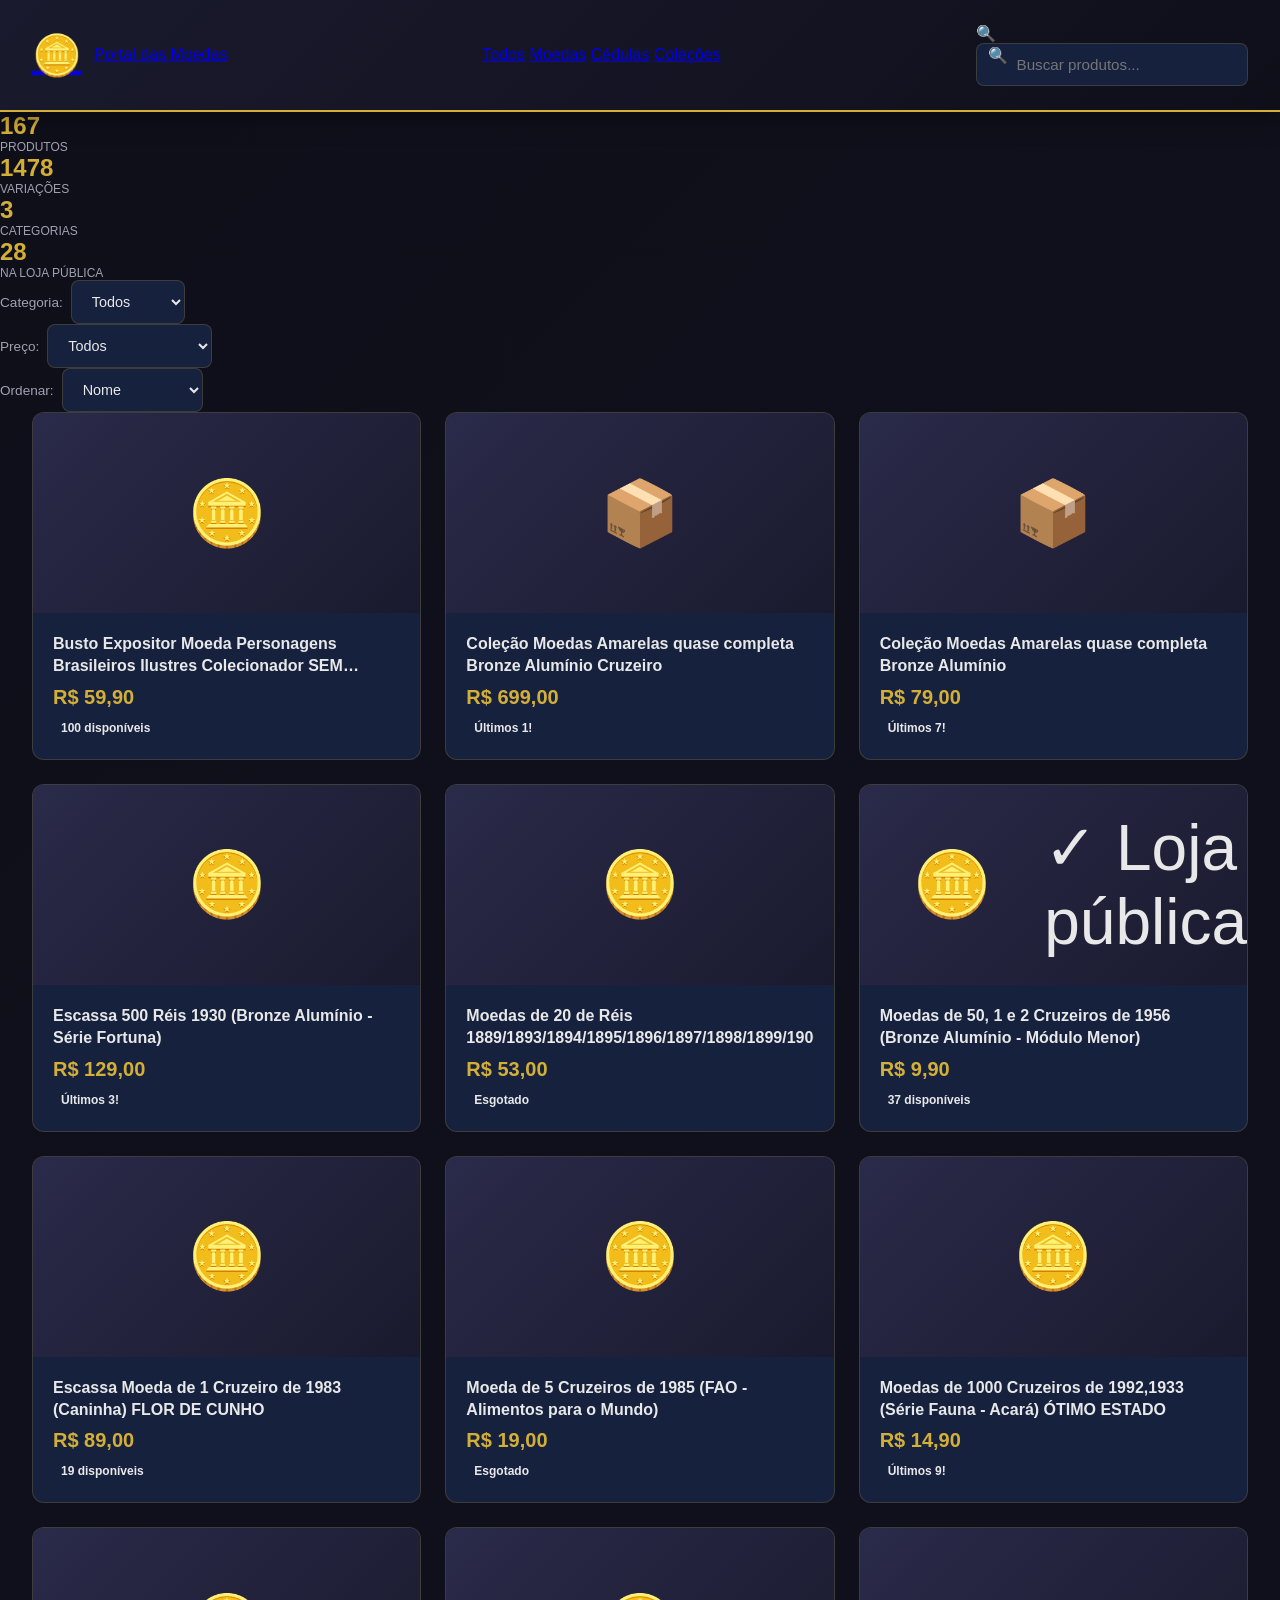
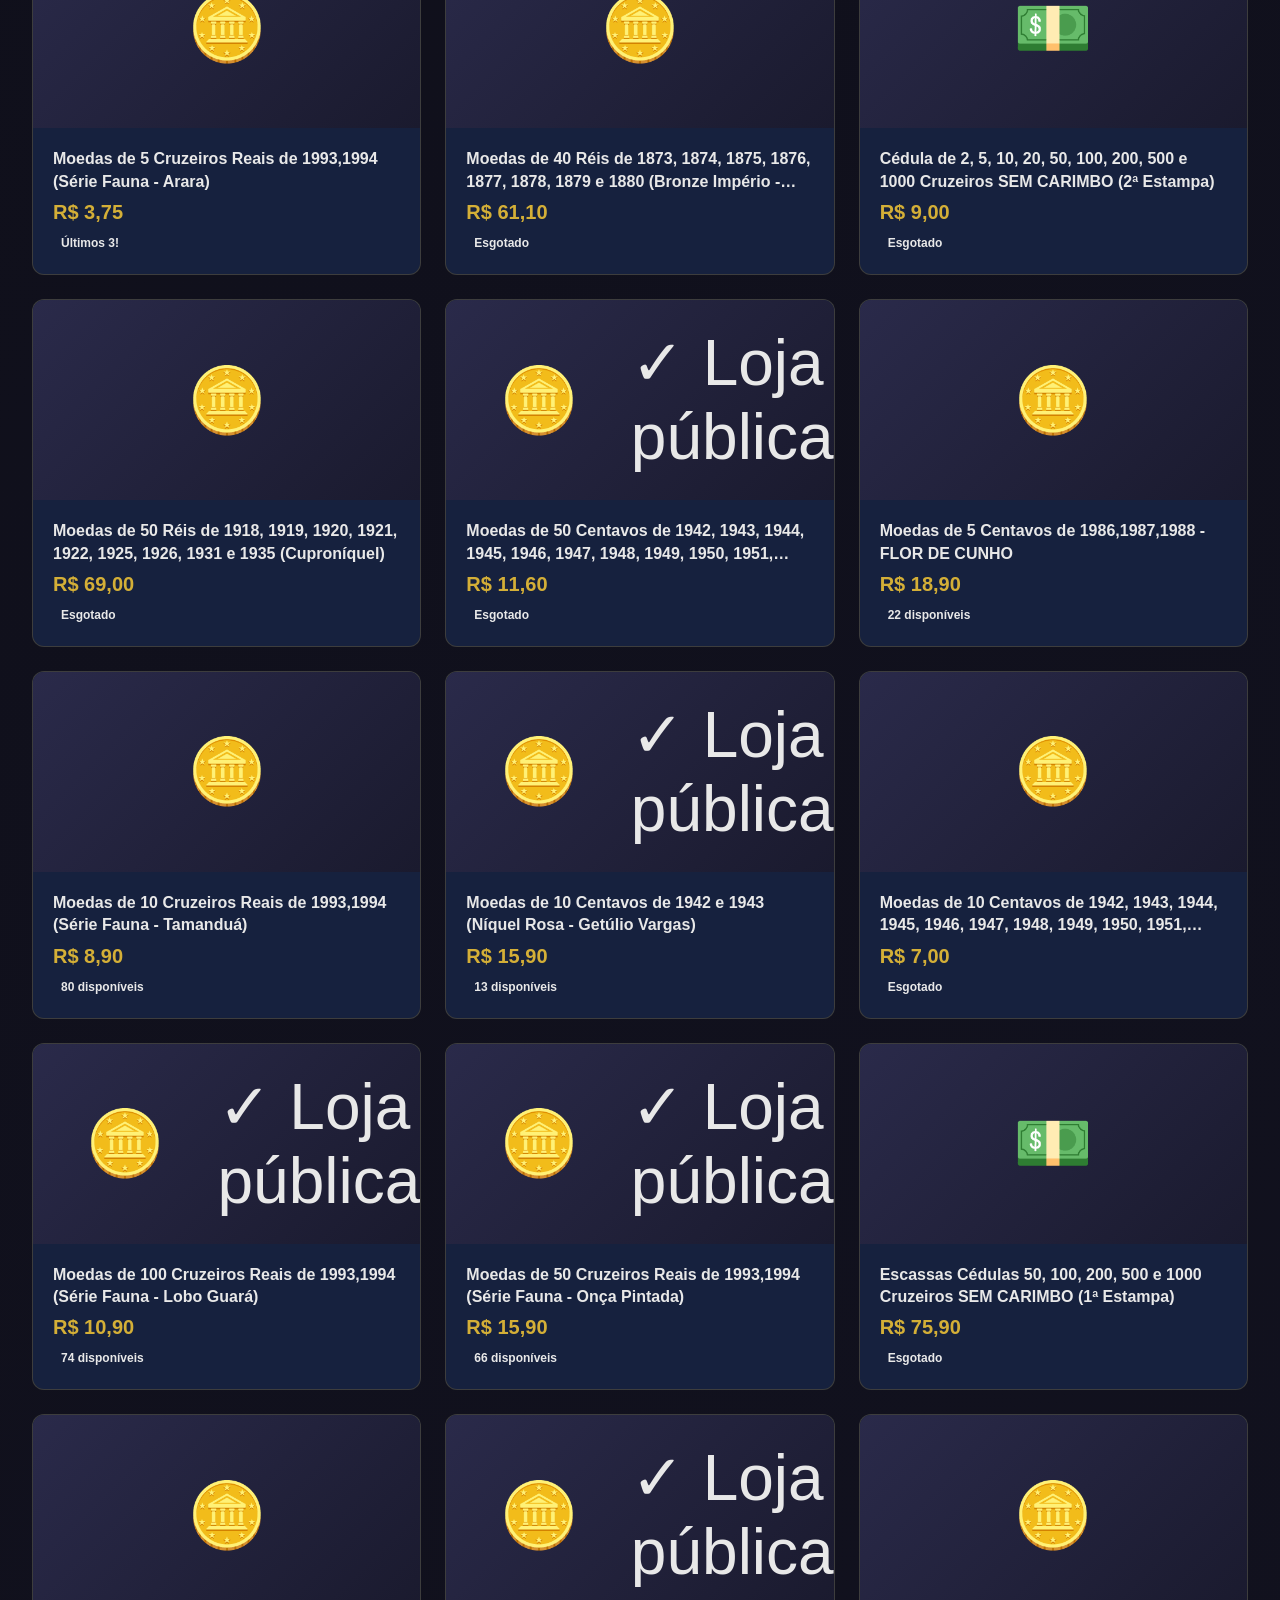
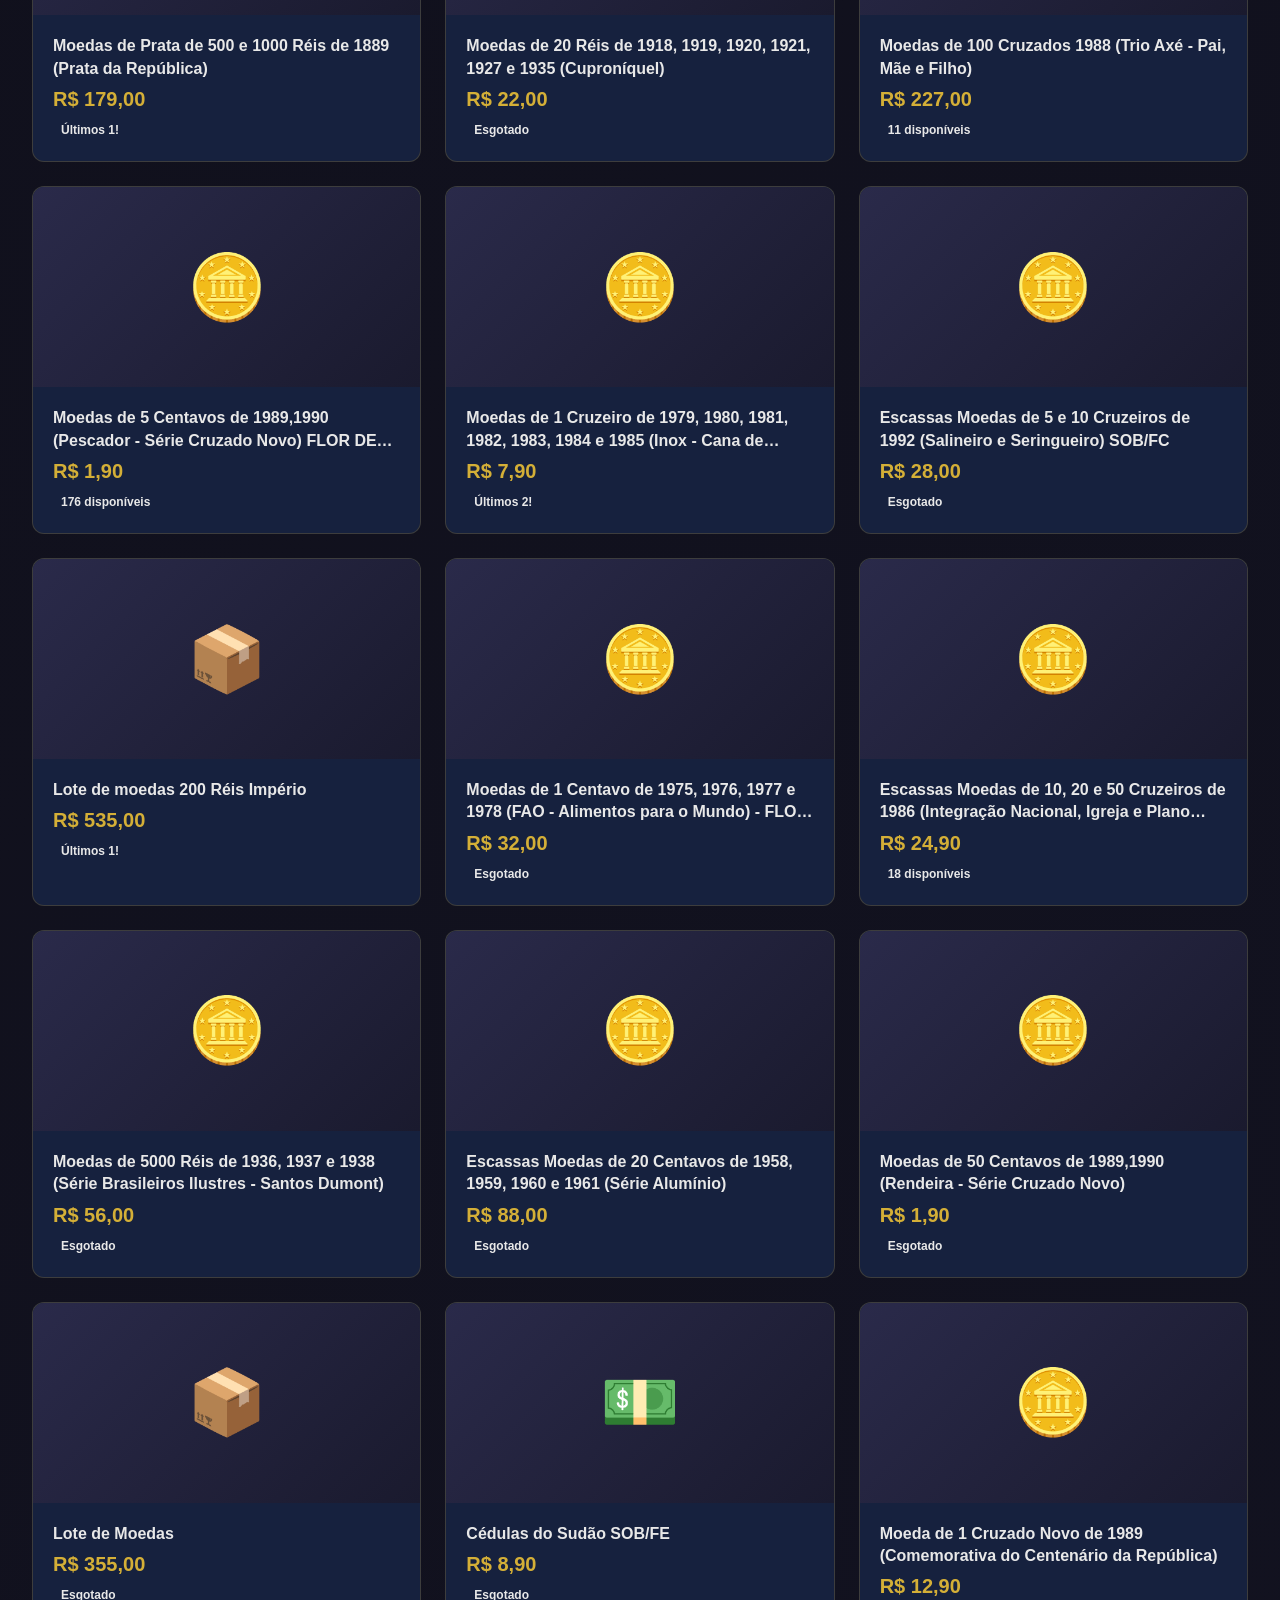
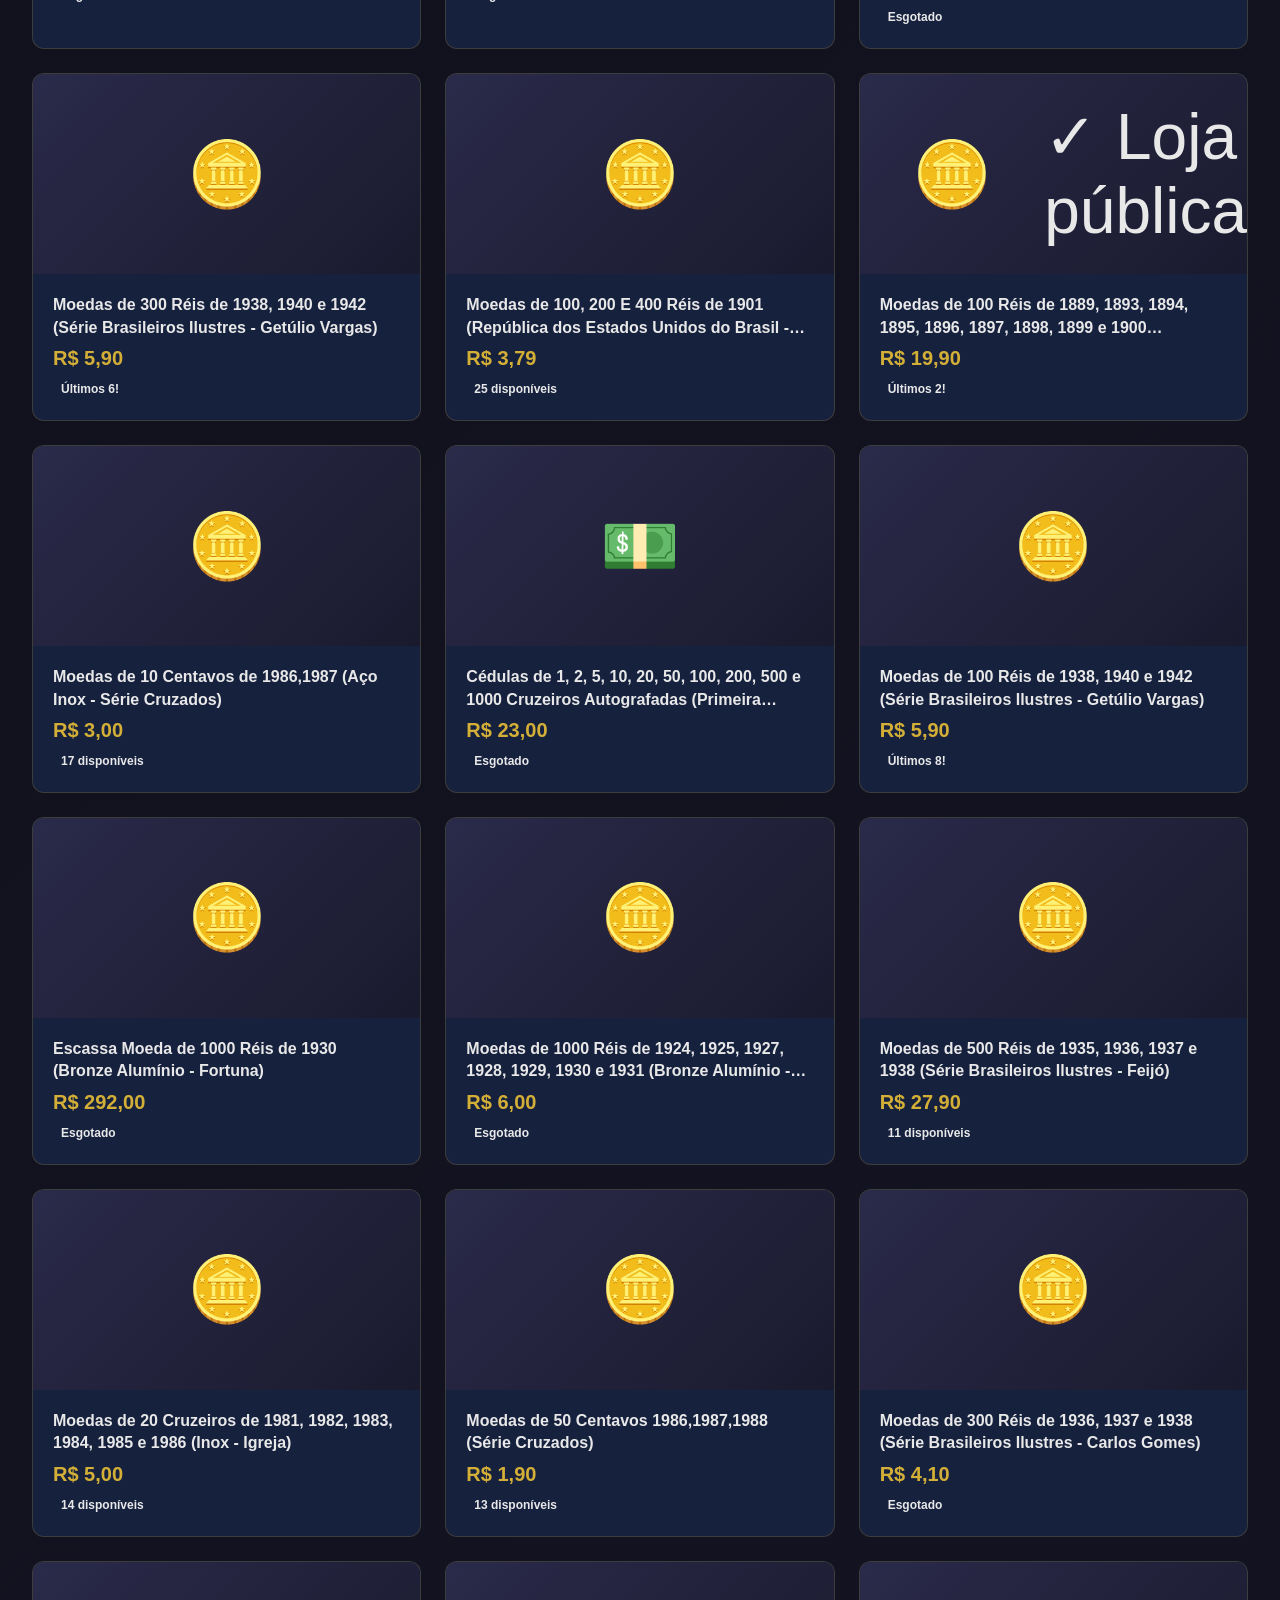
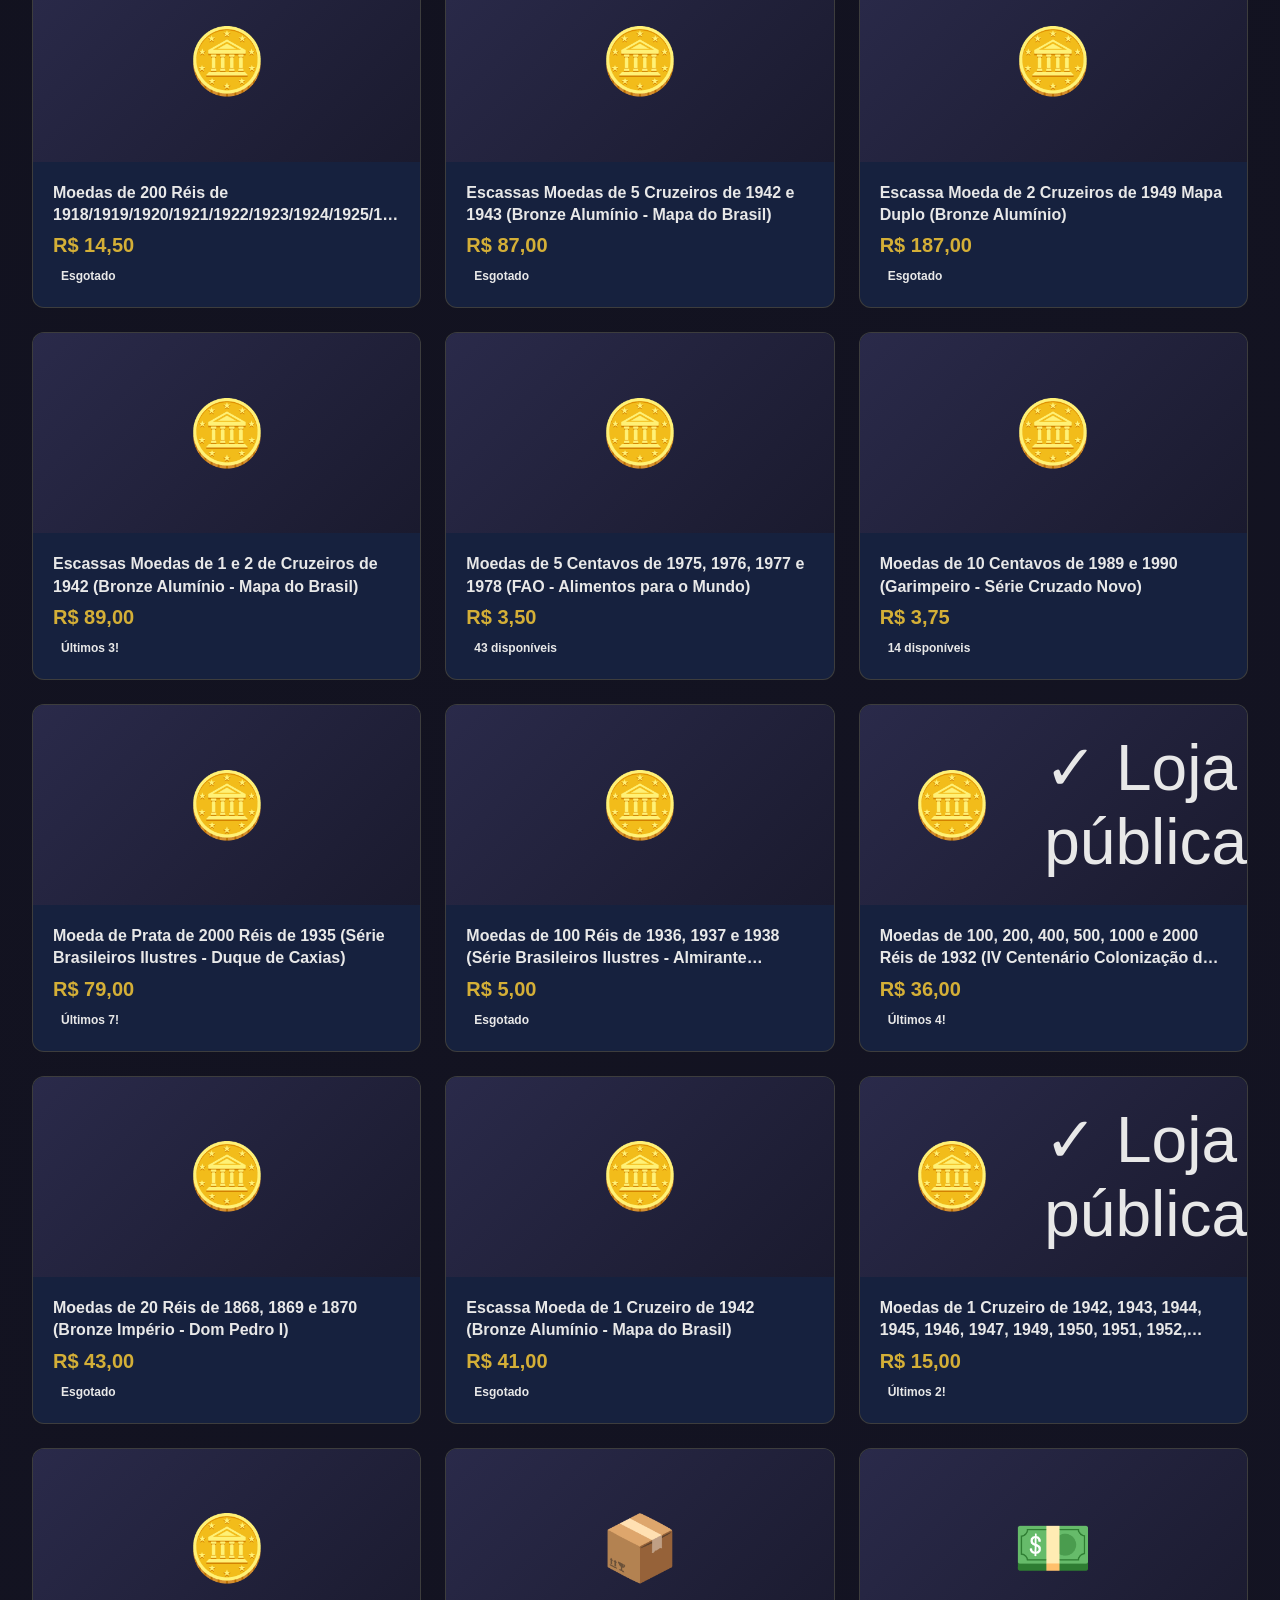
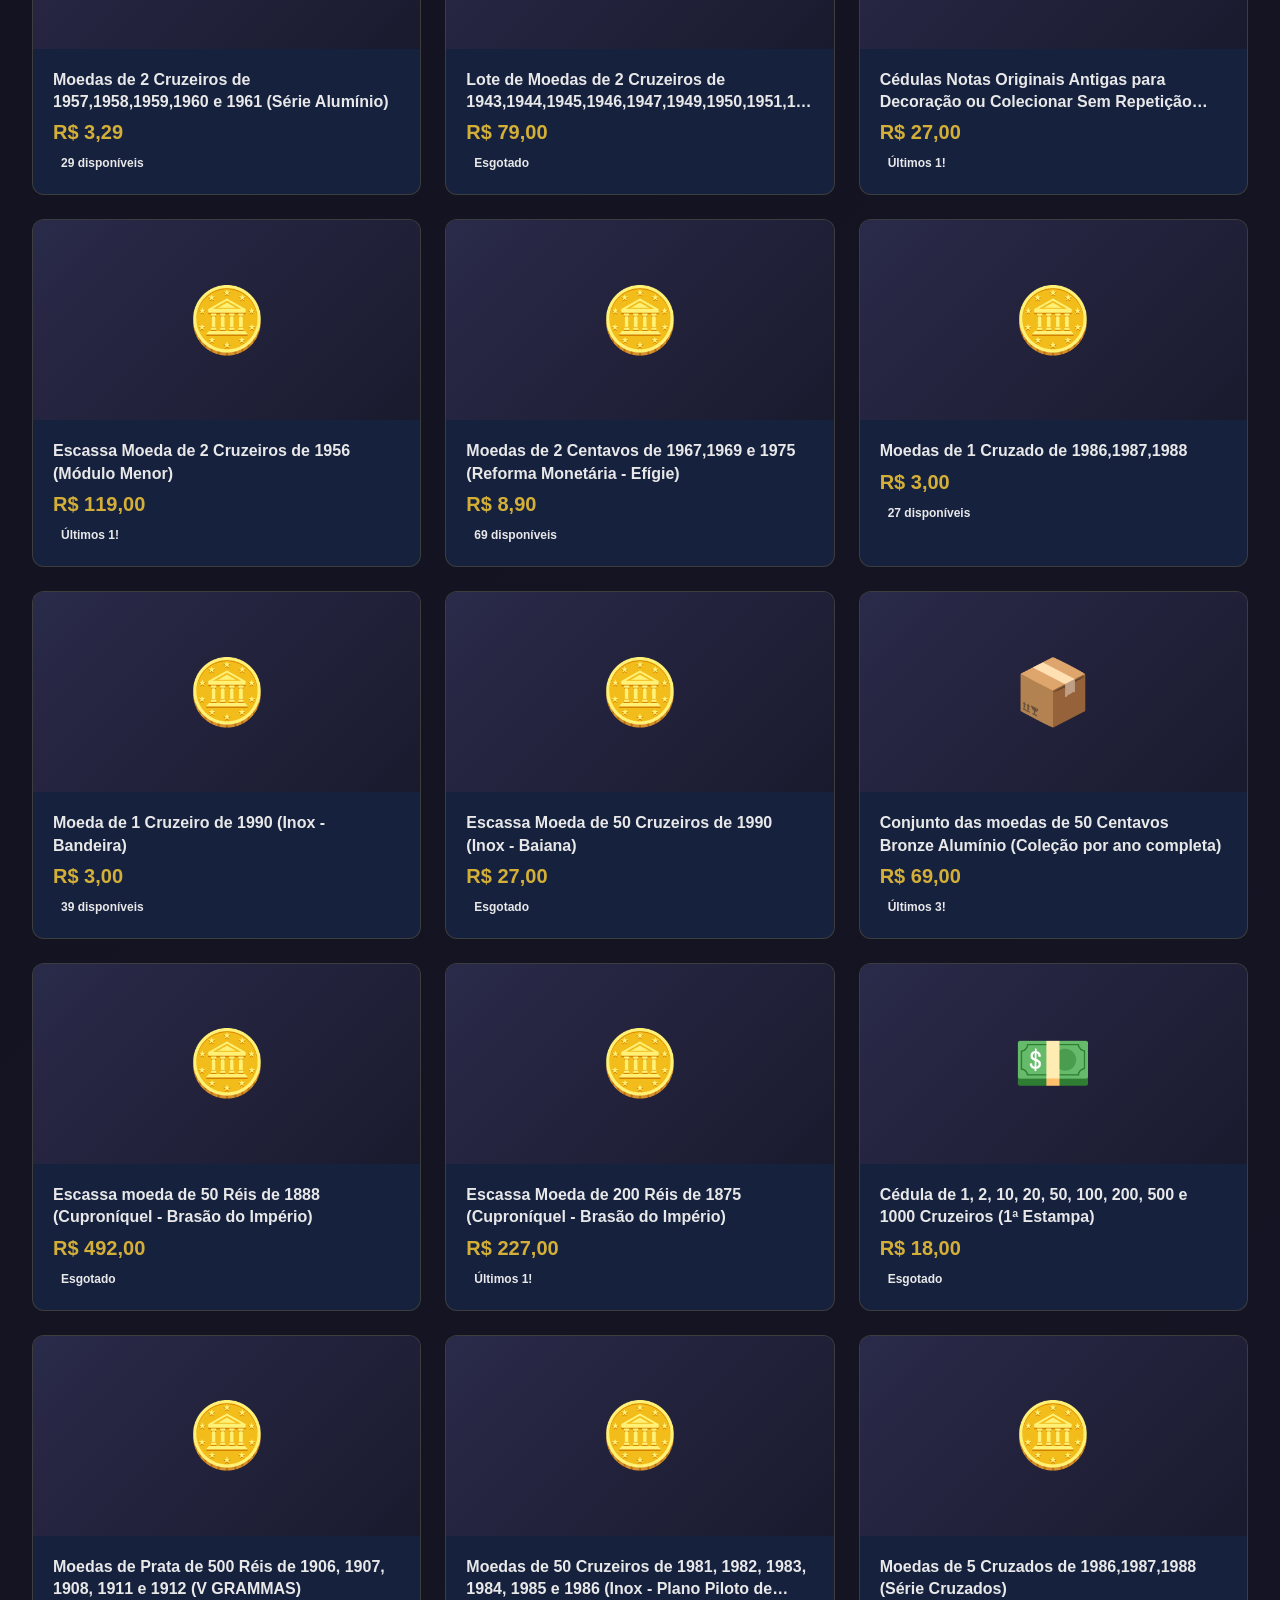
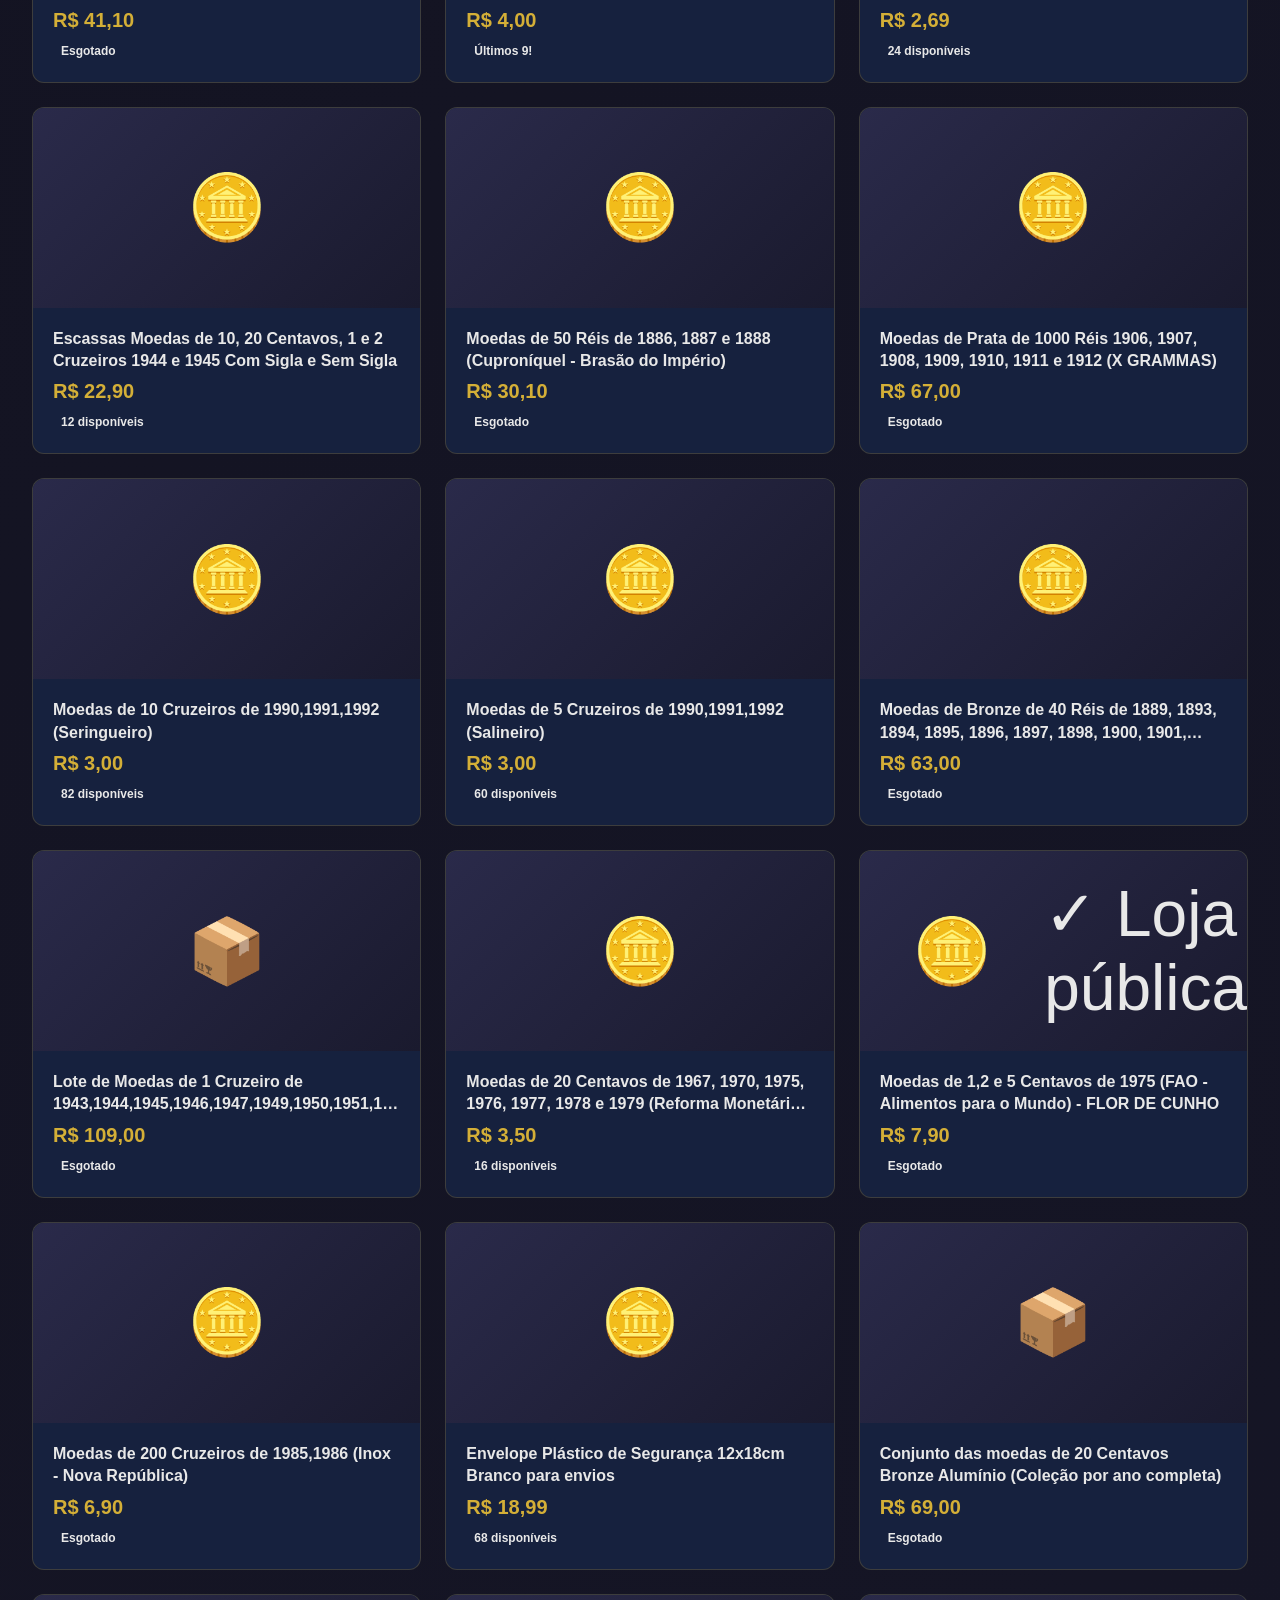
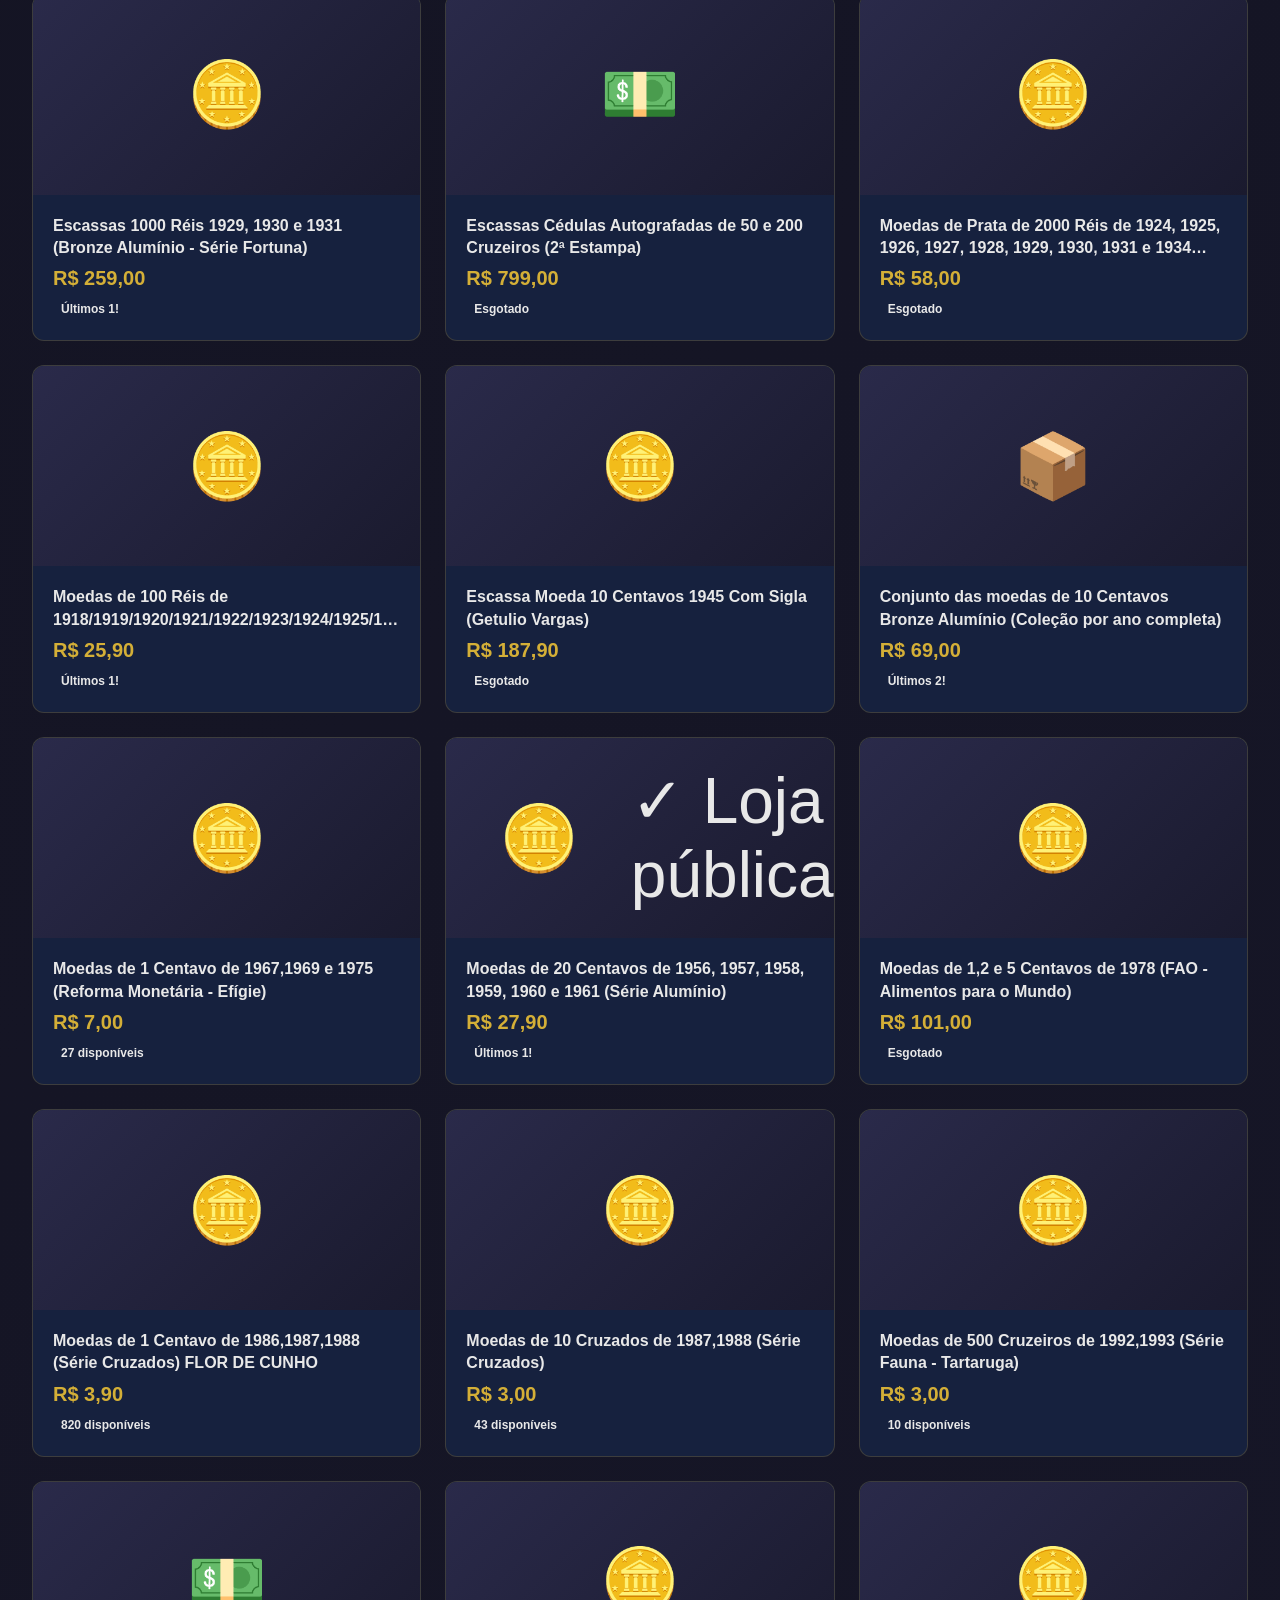
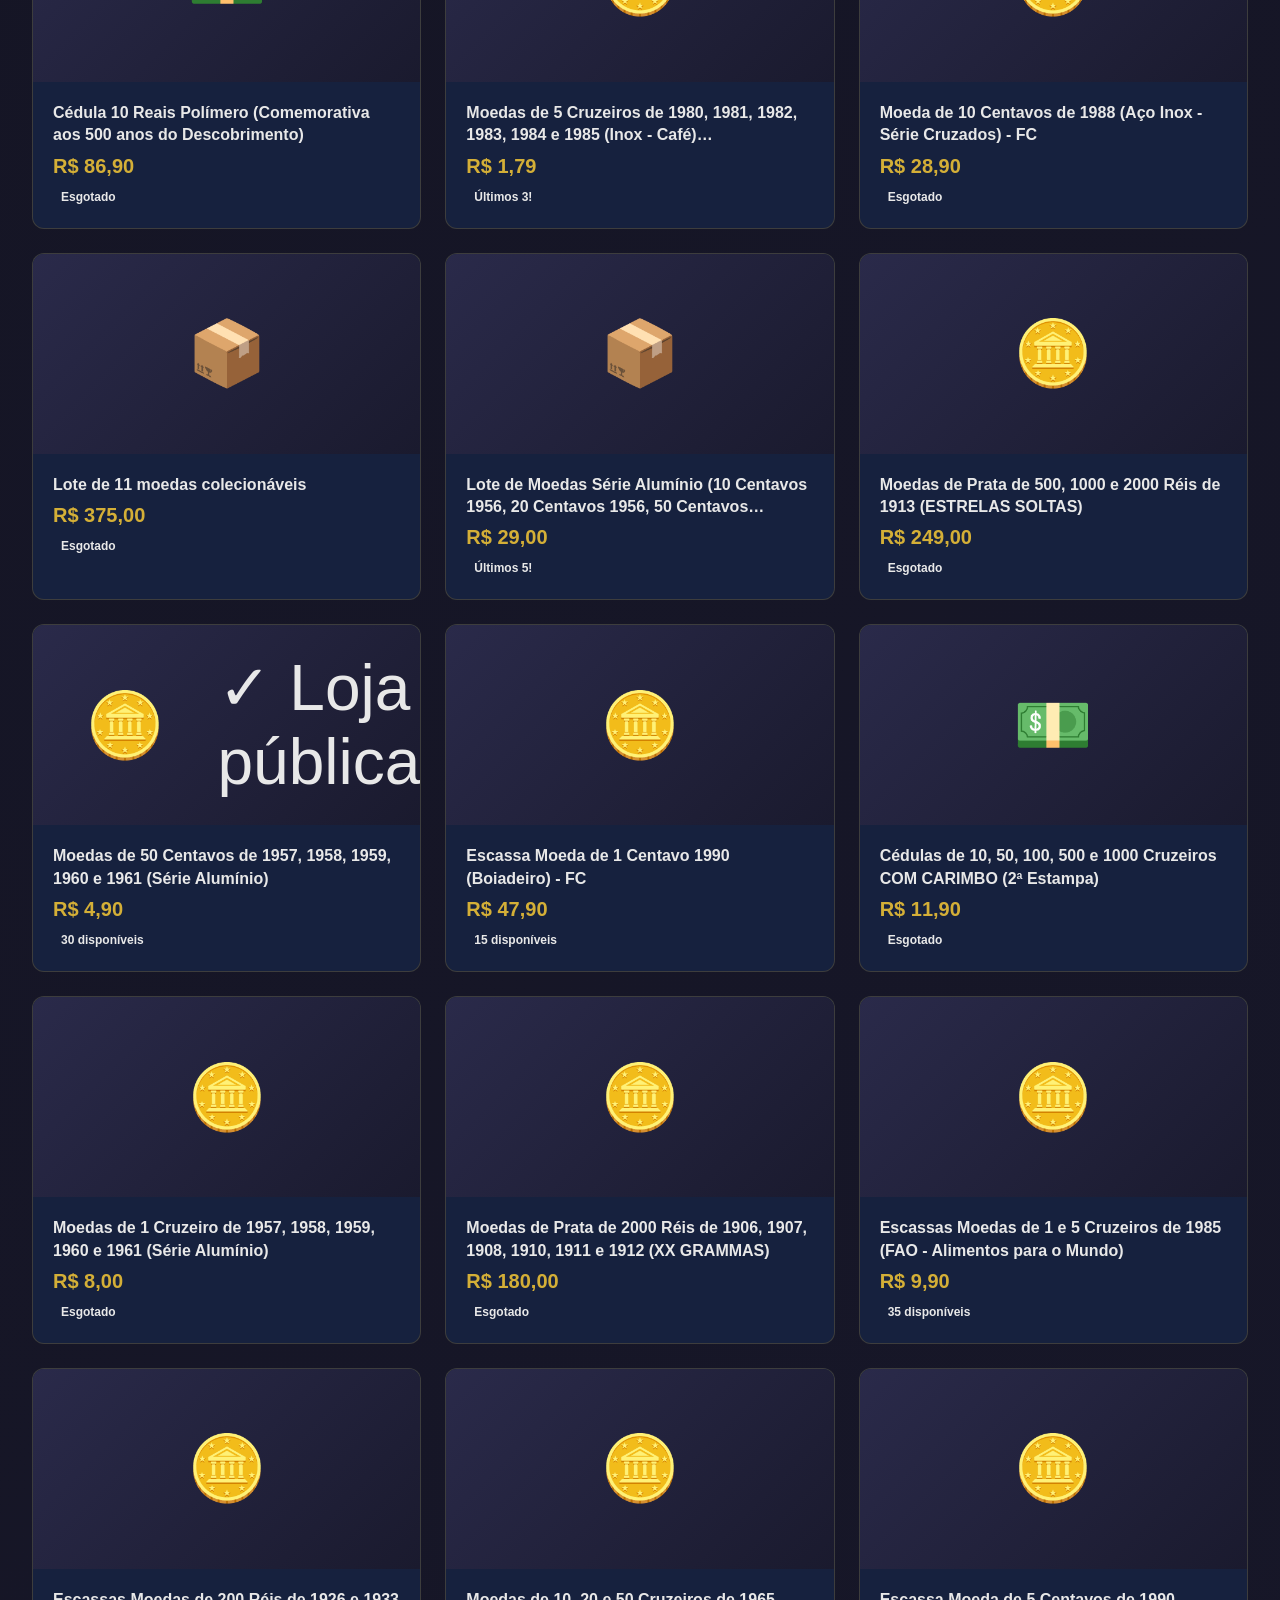
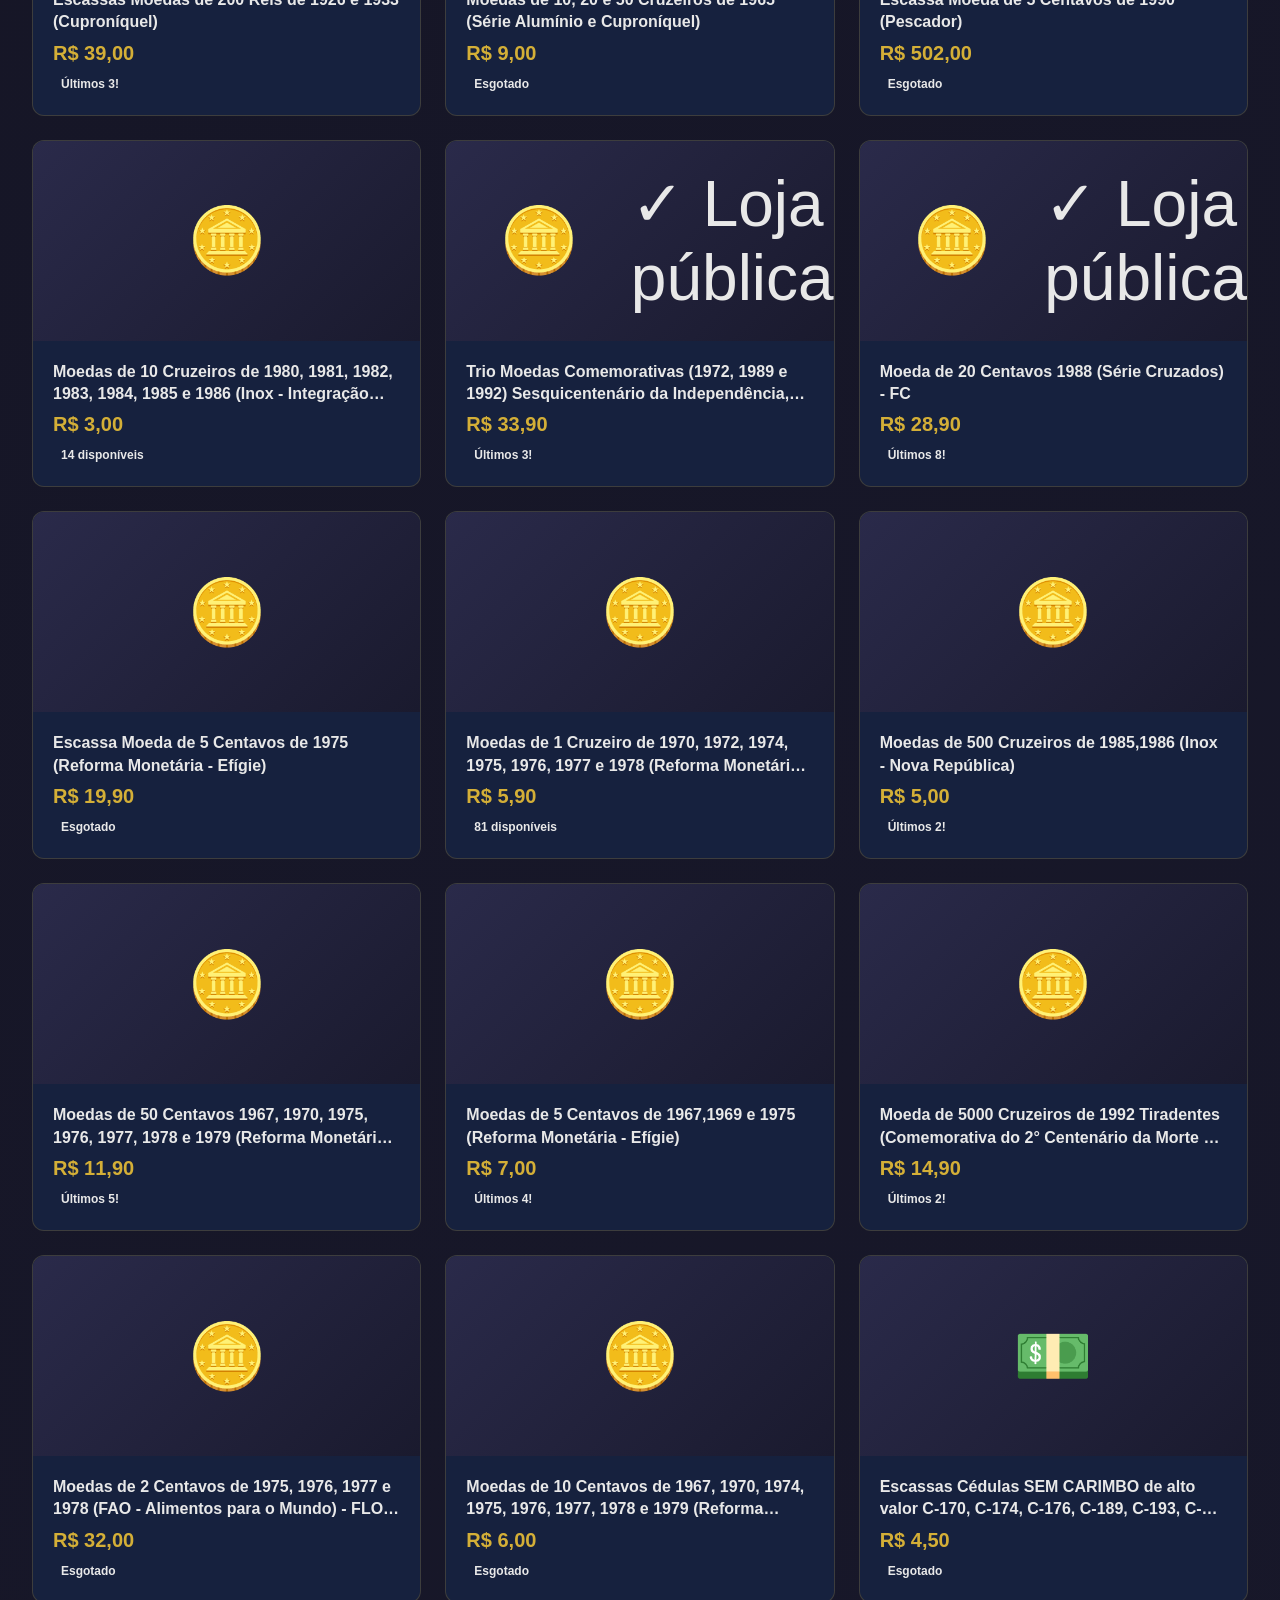
==== index.html @ 59d74186 "Deploy Portal das Moedas: catalogo completo (167 produtos) com imagens reais" ====
<!DOCTYPE html>
<html lang="pt-BR">
<head>
    <meta charset="UTF-8">
    <meta name="viewport" content="width=device-width, initial-scale=1.0">
    <title>Portal das Moedas - Catálogo Completo</title>
    <style>
        :root {
            --gold: #D4AF37;
            --gold-light: #F0D060;
            --dark: #1a1a2e;
            --darker: #0f0f1a;
            --card-bg: #16213e;
            --text: #e8e8e8;
            --text-muted: #a0a0b0;
            --success: #4CAF50;
            --border: rgba(212, 175, 55, 0.2);
        }

        * {
            margin: 0;
            padding: 0;
            box-sizing: border-box;
        }

        body {
            font-family: 'Segoe UI', Tahoma, Geneva, Verdana, sans-serif;
            background: linear-gradient(135deg, var(--darker) 0%, var(--dark) 100%);
            color: var(--text);
            min-height: 100vh;
        }

        header {
            background: linear-gradient(135deg, var(--dark) 0%, var(--darker) 100%);
            border-bottom: 2px solid var(--gold);
            padding: 1.5rem 2rem;
            position: sticky;
            top: 0;
            z-index: 100;
            box-shadow: 0 4px 20px rgba(0,0,0,0.5);
        }

        .header-content {
            max-width: 1400px;
            margin: 0 auto;
            display: flex;
            align-items: center;
            justify-content: space-between;
            flex-wrap: wrap;
            gap: 1rem;
        }

        .logo {
            display: flex;
            align-items: center;
            gap: 0.75rem;
        }

        .logo-icon {
            font-size: 2.5rem;
        }

        .logo-text h1 {
            font-size: 1.8rem;
            background: linear-gradient(135deg, var(--gold-light), var(--gold));
            -webkit-background-clip: text;
            -webkit-text-fill-color: transparent;
            background-clip: text;
        }

        .logo-text p {
            color: var(--text-muted);
            font-size: 0.85rem;
        }

        .stats-bar {
            display: flex;
            gap: 2rem;
            padding: 1rem 2rem;
            background: rgba(212, 175, 55, 0.05);
            border-bottom: 1px solid var(--border);
        }

        .stat-item {
            text-align: center;
        }

        .stat-number {
            font-size: 1.5rem;
            font-weight: bold;
            color: var(--gold);
        }

        .stat-label {
            font-size: 0.75rem;
            color: var(--text-muted);
            text-transform: uppercase;
        }

        .controls {
            max-width: 1400px;
            margin: 1.5rem auto;
            padding: 0 2rem;
            display: flex;
            gap: 1rem;
            flex-wrap: wrap;
            align-items: center;
        }

        .search-box {
            flex: 1;
            min-width: 250px;
            position: relative;
        }

        .search-box input {
            width: 100%;
            padding: 0.75rem 1rem 0.75rem 2.5rem;
            background: var(--card-bg);
            border: 1px solid var(--border);
            border-radius: 8px;
            color: var(--text);
            font-size: 0.95rem;
            transition: all 0.3s ease;
        }

        .search-box input:focus {
            outline: none;
            border-color: var(--gold);
            box-shadow: 0 0 15px rgba(212, 175, 55, 0.2);
        }

        .search-box::before {
            content: "🔍";
            position: absolute;
            left: 0.75rem;
            top: 50%;
            transform: translateY(-50%);
            font-size: 1rem;
        }

        .filter-group {
            display: flex;
            gap: 0.5rem;
            align-items: center;
        }

        .filter-group label {
            color: var(--text-muted);
            font-size: 0.85rem;
            white-space: nowrap;
        }

        .filter-group select {
            padding: 0.75rem 1rem;
            background: var(--card-bg);
            border: 1px solid var(--border);
            border-radius: 8px;
            color: var(--text);
            font-size: 0.9rem;
            cursor: pointer;
            transition: all 0.3s ease;
        }

        .filter-group select:focus {
            outline: none;
            border-color: var(--gold);
        }

        .sort-btn {
            padding: 0.75rem 1.25rem;
            background: var(--card-bg);
            border: 1px solid var(--border);
            border-radius: 8px;
            color: var(--text);
            font-size: 0.9rem;
            cursor: pointer;
            transition: all 0.3s ease;
            white-space: nowrap;
        }

        .sort-btn:hover {
            border-color: var(--gold);
            background: rgba(212, 175, 55, 0.1);
        }

        .sort-btn.active {
            background: var(--gold);
            color: var(--dark);
            border-color: var(--gold);
        }

        .catalog {
            max-width: 1400px;
            margin: 0 auto;
            padding: 0 2rem 2rem;
        }

        .product-grid {
            display: grid;
            grid-template-columns: repeat(auto-fill, minmax(300px, 1fr));
            gap: 1.5rem;
        }

        .product-card {
            background: var(--card-bg);
            border: 1px solid var(--border);
            border-radius: 12px;
            overflow: hidden;
            transition: all 0.3s ease;
            cursor: pointer;
        }

        .product-card:hover {
            transform: translateY(-5px);
            border-color: var(--gold);
            box-shadow: 0 10px 30px rgba(212, 175, 55, 0.15);
        }

        .product-image {
            width: 100%;
            height: 200px;
            background: linear-gradient(135deg, #2a2a4a, #1a1a2e);
            display: flex;
            align-items: center;
            justify-content: center;
            font-size: 4rem;
            overflow: hidden;
            position: relative;
        }

        .product-image img {
            width: 100%;
            height: 100%;
            object-fit: cover;
            position: absolute;
            inset: 0;
        }

        .product-image .img-fallback {
            display: flex;
            align-items: center;
            justify-content: center;
            width: 100%;
            height: 100%;
            font-size: 4rem;
        }

        .product-image .match-badge {
            position: relative;
            z-index: 2;
        }

        .product-info {
            padding: 1.25rem;
        }

        .product-name {
            font-size: 1rem;
            font-weight: 600;
            margin-bottom: 0.5rem;
            line-height: 1.4;
            display: -webkit-box;
            -webkit-line-clamp: 2;
            -webkit-box-orient: vertical;
            overflow: hidden;
        }

        .product-price {
            font-size: 1.25rem;
            font-weight: 700;
            color: var(--gold);
            margin-bottom: 0.5rem;
        }

        .product-meta {
            display: flex;
            justify-content: space-between;
            align-items: center;
            font-size: 0.85rem;
            color: var(--text-muted);
        }

        .product-rating {
            display: flex;
            align-items: center;
            gap: 0.25rem;
        }

        .product-rating .star {
            color: #FFD700;
        }

        .product-stock {
            padding: 0.25rem 0.5rem;
            border-radius: 4px;
            font-size: 0.75rem;
            font-weight: 600;
        }

        .stock-high {
            background: rgba(76, 175, 80, 0.2);
            color: #4CAF50;
        }

        .stock-medium {
            background: rgba(255, 193, 7, 0.2);
            color: #FFC107;
        }

        .stock-low {
            background: rgba(244, 67, 54, 0.2);
            color: #F44336;
        }

        .product-badge {
            display: inline-block;
            padding: 0.25rem 0.5rem;
            border-radius: 4px;
            font-size: 0.7rem;
            font-weight: 600;
            margin-top: 0.5rem;
        }

        .badge-match {
            background: rgba(76, 175, 80, 0.2);
            color: #4CAF50;
        }

        .badge-public {
            background: rgba(33, 150, 243, 0.2);
            color: #2196F3;
        }

        .no-results {
            text-align: center;
            padding: 4rem 2rem;
            color: var(--text-muted);
        }

        .no-results-icon {
            font-size: 4rem;
            margin-bottom: 1rem;
        }

        .loading {
            text-align: center;
            padding: 4rem 2rem;
            color: var(--text-muted);
        }

        .loading-spinner {
            display: inline-block;
            width: 40px;
            height: 40px;
            border: 3px solid var(--border);
            border-top-color: var(--gold);
            border-radius: 50%;
            animation: spin 1s linear infinite;
        }

        @keyframes spin {
            to { transform: rotate(360deg); }
        }

        @media (max-width: 768px) {
            .product-grid {
                grid-template-columns: repeat(auto-fill, minmax(250px, 1fr));
                gap: 1rem;
            }

            .controls {
                flex-direction: column;
                align-items: stretch;
            }

            .search-box input {
                width: 100%;
            }
        }

        /* Modal */
        .modal-overlay {
            position: fixed;
            inset: 0;
            background: rgba(0, 0, 0, 0.75);
            display: flex;
            align-items: center;
            justify-content: center;
            padding: 1.5rem;
            z-index: 5000;
            backdrop-filter: blur(4px);
        }

        .modal {
            background: var(--card-bg);
            border: 1px solid var(--border);
            border-radius: 16px;
            max-width: 820px;
            width: 100%;
            max-height: 90vh;
            overflow-y: auto;
            padding: 2rem;
            position: relative;
            animation: fadeIn 0.3s ease;
        }

        .modal-close {
            position: absolute;
            top: 1rem;
            right: 1rem;
            background: rgba(255, 255, 255, 0.08);
            border: none;
            border-radius: 50%;
            width: 40px;
            height: 40px;
            color: #fff;
            font-size: 1.5rem;
            cursor: pointer;
            z-index: 10;
            transition: all 0.3s ease;
        }

        .modal-close:hover {
            background: rgba(255, 255, 255, 0.2);
            transform: rotate(90deg);
        }

        .modal h2 {
            font-size: 1.4rem;
            margin-bottom: 1rem;
            color: #fff;
            padding-right: 2.5rem;
        }

        .modal h3 {
            font-size: 1rem;
            margin: 1.5rem 0 0.8rem;
            color: var(--gold);
            text-transform: uppercase;
            letter-spacing: 1px;
        }

        .modal p {
            color: var(--text-muted);
            line-height: 1.7;
            margin-bottom: 0.6rem;
        }

        .modal-hero {
            width: 100%;
            height: 300px;
            margin-bottom: 1.5rem;
            border-radius: 12px;
            overflow: hidden;
            background: linear-gradient(135deg, #2a2a4a, #1a1a2e);
        }

        .modal-hero img {
            width: 100%;
            height: 100%;
            object-fit: cover;
        }

        .modal-actions {
            display: flex;
            gap: 1rem;
            flex-wrap: wrap;
            margin-top: 2rem;
            padding-top: 1.5rem;
            border-top: 1px solid var(--border);
        }

        .btn-primary {
            flex: 1;
            min-width: 200px;
            background: linear-gradient(135deg, var(--gold), var(--gold-dark));
            border: none;
            border-radius: 10px;
            padding: 0.9rem 1.5rem;
            color: #1a1a2e;
            font-weight: 700;
            font-size: 1rem;
            cursor: pointer;
            transition: all 0.3s ease;
            text-decoration: none;
            text-align: center;
            display: inline-flex;
            align-items: center;
            justify-content: center;
            gap: 0.5rem;
        }

        .btn-primary:hover {
            transform: translateY(-2px);
            box-shadow: 0 8px 25px rgba(212, 175, 55, 0.35);
        }

        .btn-secondary {
            flex: 1;
            min-width: 200px;
            background: transparent;
            border: 1px solid var(--border);
            border-radius: 10px;
            padding: 0.9rem 1.5rem;
            color: var(--text);
            font-weight: 600;
            font-size: 1rem;
            cursor: pointer;
            transition: all 0.3s ease;
            text-decoration: none;
            text-align: center;
            display: inline-flex;
            align-items: center;
            justify-content: center;
            gap: 0.5rem;
        }

        .btn-secondary:hover {
            border-color: var(--gold);
            color: var(--gold);
        }

        .variations-table {
            width: 100%;
            border-collapse: collapse;
            margin-top: 0.5rem;
        }

        .variations-table th,
        .variations-table td {
            padding: 0.7rem 0.9rem;
            text-align: left;
            border-bottom: 1px solid var(--border);
            font-size: 0.9rem;
        }

        .variations-table th {
            color: var(--gold);
            font-weight: 600;
            text-transform: uppercase;
            font-size: 0.78rem;
            letter-spacing: 0.5px;
        }

        .variations-table td {
            color: var(--text-muted);
        }

        @media (max-width: 600px) {
            .modal {
                padding: 1.25rem;
            }

            .modal h2 {
                font-size: 1.15rem;
            }

            .modal-hero {
                height: 200px;
            }
        }
    </style>
</head>
<body>
    <header>
        <div class="header-content">
            <a href="#" class="logo">
                <div class="logo-icon">🪙</div>
                <span class="logo-text">Portal das Moedas</span>
            </a>
            <nav>
                <a href="#" class="active">Todos</a>
                <a href="#" onclick="filterCategory('moedas')">Moedas</a>
                <a href="#" onclick="filterCategory('cedulas')">Cédulas</a>
                <a href="#" onclick="filterCategory('colecoes')">Coleções</a>
            </nav>
            <div class="header-actions">
                <div class="search-box">
                    <span class="search-icon">🔍</span>
                    <input type="text" id="searchInput" placeholder="Buscar produtos..." oninput="searchProducts()">
                </div>
            </div>
        </div>
    </header>

    <main>
        <div class="stats">
            <div class="stat-card">
                <div class="stat-number" id="totalProducts">0</div>
                <div class="stat-label">Produtos</div>
            </div>
            <div class="stat-card">
                <div class="stat-number" id="totalVariations">0</div>
                <div class="stat-label">Variações</div>
            </div>
            <div class="stat-card">
                <div class="stat-number" id="totalCategories">0</div>
                <div class="stat-label">Categorias</div>
            </div>
            <div class="stat-card">
                <div class="stat-number" id="matchedItems">0</div>
                <div class="stat-label">Na Loja Pública</div>
            </div>
        </div>

        <div class="filters">
            <div class="filter-group">
                <label>Categoria:</label>
                <select id="categoryFilter" onchange="applyFilters()">
                    <option value="all">Todos</option>
                    <option value="moedas">Moedas</option>
                    <option value="cedulas">Cédulas</option>
                    <option value="colecoes">Coleções</option>
                </select>
            </div>
            <div class="filter-group">
                <label>Preço:</label>
                <select id="priceFilter" onchange="applyFilters()">
                    <option value="all">Todos</option>
                    <option value="under50">Até R$ 50</option>
                    <option value="50to200">R$ 50 - R$ 200</option>
                    <option value="over200">Acima de R$ 200</option>
                </select>
            </div>
            <div class="filter-group">
                <label>Ordenar:</label>
                <select id="sortFilter" onchange="applyFilters()">
                    <option value="name">Nome</option>
                    <option value="priceAsc">Preço: Menor</option>
                    <option value="priceDesc">Preço: Maior</option>
                </select>
            </div>
        </div>

        <div class="catalog">
            <div class="product-grid" id="productGrid">
                <div class="loading">
                    <div class="loading-spinner"></div>
                    <p>Carregando produtos...</p>
                </div>
            </div>
        </div>
    </main>

    <script>
        let catalog = [];
        let filteredCatalog = [];

        async function loadCatalog() {
            try {
                const response = await fetch('catalog.json');
                catalog = await response.json();
                filteredCatalog = [...catalog];
                updateStats();
                renderProducts(filteredCatalog);
            } catch (error) {
                console.error('Erro ao carregar catálogo:', error);
                document.getElementById('productGrid').innerHTML = `
                    <div class="empty-state">
                        <div class="empty-state-icon">❌</div>
                        <p>Erro ao carregar produtos. Tente novamente.</p>
                    </div>
                `;
            }
        }

        function updateStats() {
            document.getElementById('totalProducts').textContent = catalog.length;
            
            const totalVars = catalog.reduce((sum, p) => sum + (p.variacoes ? p.variacoes.length : 0), 0);
            document.getElementById('totalVariations').textContent = totalVars;
            
            const categories = new Set(catalog.map(p => getCategory(p.nome)));
            document.getElementById('totalCategories').textContent = categories.size;
            
            const matched = catalog.filter(p => p.publico_match === 'SIM').length;
            document.getElementById('matchedItems').textContent = matched;
        }

        function getCategory(name) {
            const lower = name.toLowerCase();
            if (lower.includes('cédula') || lower.includes('cedula')) return 'cedulas';
            if (lower.includes('coleção') || lower.includes('colecao') || lower.includes('lote') || lower.includes('conjunto')) return 'colecoes';
            return 'moedas';
        }

        function getCategoryLabel(category) {
            const labels = {
                'moedas': '🪙',
                'cedulas': '💵',
                'colecoes': '📦'
            };
            return labels[category] || '🏷️';
        }

        function getStockClass(stock) {
            if (stock === 0) return 'out-of-stock';
            if (stock < 10) return 'low-stock';
            return 'in-stock';
        }

        function formatPrice(priceStr) {
            if (!priceStr) return '—';
            const num = parseFloat(priceStr);
            if (isNaN(num)) return priceStr;
            return `R$ ${num.toFixed(2).replace('.', ',')}`;
        }

        function renderProducts(products) {
            const grid = document.getElementById('productGrid');
            
            if (products.length === 0) {
                grid.innerHTML = `
                    <div class="empty-state">
                        <div class="empty-state-icon">🔍</div>
                        <p>Nenhum produto encontrado.</p>
                    </div>
                `;
                return;
            }

            grid.innerHTML = products.map((p, idx) => {
                const category = getCategory(p.nome);
                const variations = p.variacoes || [];
                const firstVar = variations[0];
                const price = firstVar ? firstVar.preco : '';
                const stock = firstVar ? firstVar.estoque : 0;
                const stockClass = getStockClass(stock);
                const matchBadge = p.publico_match === 'SIM' 
                    ? '<span class="match-badge">✓ Loja pública</span>' 
                    : '';

                return `
                    <div class="product-card" style="animation-delay: ${idx * 0.03}s" onclick="openModal(${idx})">
                        <div class="product-image">
                            ${p.imagem ? `<img src="${p.imagem}" alt="Imagem de ${p.nome}" loading="lazy" onerror="this.style.display='none'">` : ''}
                            <span class="img-fallback">${getCategoryLabel(category)}</span>
                            ${matchBadge}
                        </div>
                        <div class="product-info">
                            <div class="product-name">${p.nome}</div>
                            <div class="product-price">${formatPrice(price)}</div>
                            <div class="product-stock ${stockClass}">
                                ${stock === 0 ? 'Esgotado' : stock < 10 ? `Últimos ${stock}!` : `${stock} disponíveis`}
                            </div>
                        </div>
                    </div>
                `;
            }).join('');
        }

        function openModal(idx) {
            const p = filteredCatalog[idx];
            const category = getCategory(p.nome);
            const variations = p.variacoes || [];
            
            const modal = document.createElement('div');
            modal.className = 'modal-overlay';
            modal.innerHTML = `
                <div class="modal">
                    <button class="modal-close" onclick="this.parentElement.parentElement.remove()">×</button>
                    ${p.imagem ? `<div class="modal-hero"><img src="${p.imagem}" alt="Imagem de ${p.nome}" onerror="this.parentElement.style.display='none'"></div>` : ''}
                    <h2>${p.nome}</h2>
                    <p><strong>Categoria:</strong> ${category}</p>
                    <p><strong>ID do Produto:</strong> ${p.id}</p>
                    ${p.publico_match === 'SIM' ? '<p><strong>Status:</strong> ✓ Disponível na loja pública</p>' : ''}
                    
                    ${variations.length > 0 ? `
                        <h3>Variações</h3>
                        <table class="variations-table">
                            <thead>
                                <tr>
                                    <th>Variação</th>
                                    <th>Preço</th>
                                    <th>Estoque</th>
                                </tr>
                            </thead>
                            <tbody>
                                ${variations.map(v => `
                                    <tr>
                                        <td>${v.nome || 'Padrão'}</td>
                                        <td>${formatPrice(v.preco)}</td>
                                        <td class="${getStockClass(v.estoque)}">${v.estoque}</td>
                                    </tr>
                                `).join('')}
                            </tbody>
                        </table>
                    ` : '<p>Sem variações cadastradas.</p>'}
                    
                    ${p.descricao ? `<h3>Descrição</h3><p>${p.descricao}</p>` : ''}
                    
                    <div class="modal-actions">
                        <a class="btn-primary" href="https://shopee.com.br/shop/486896133" target="_blank" rel="noopener">
                            🛒 Ver na Shopee
                        </a>
                        <a class="btn-secondary" href="https://shopee.com.br/shop/486896133" target="_blank" rel="noopener">
                            🏪 Visitar a loja
                        </a>
                    </div>
                </div>
            `;
            document.body.appendChild(modal);
            modal.addEventListener('click', (e) => {
                if (e.target === modal) modal.remove();
            });
        }

        function searchProducts() {
            applyFilters();
        }

        function applyFilters() {
            let filtered = [...catalog];

            // Category filter
            const categoryFilter = document.getElementById('categoryFilter').value;
            if (categoryFilter !== 'all') {
                filtered = filtered.filter(p => getCategory(p.nome) === categoryFilter);
            }

            // Search filter
            const query = document.getElementById('searchInput').value.toLowerCase().trim();
            if (query) {
                filtered = filtered.filter(p => 
                    p.nome.toLowerCase().includes(query) ||
                    (p.variacoes && p.variacoes.some(v => v.nome.toLowerCase().includes(query)))
                );
            }

            // Sort
            const sortBy = document.getElementById('sortFilter').value;
            filtered.sort((a, b) => {
                const aPrice = parseFloat(a.variacoes?.[0]?.preco) || 0;
                const bPrice = parseFloat(b.variacoes?.[0]?.preco) || 0;
                const aStock = a.variacoes?.[0]?.estoque || 0;
                const bStock = b.variacoes?.[0]?.estoque || 0;

                switch (sortBy) {
                    case 'priceAsc': return aPrice - bPrice;
                    case 'priceDesc': return bPrice - aPrice;
                    case 'stock': return bStock - aStock;
                    case 'name': default: return a.nome.localeCompare(b.nome);
                }
            });

            filteredCatalog = filtered;
            renderProducts(filtered);
        }

        // Initialize
        loadCatalog();
    </script>
</body>
</html>
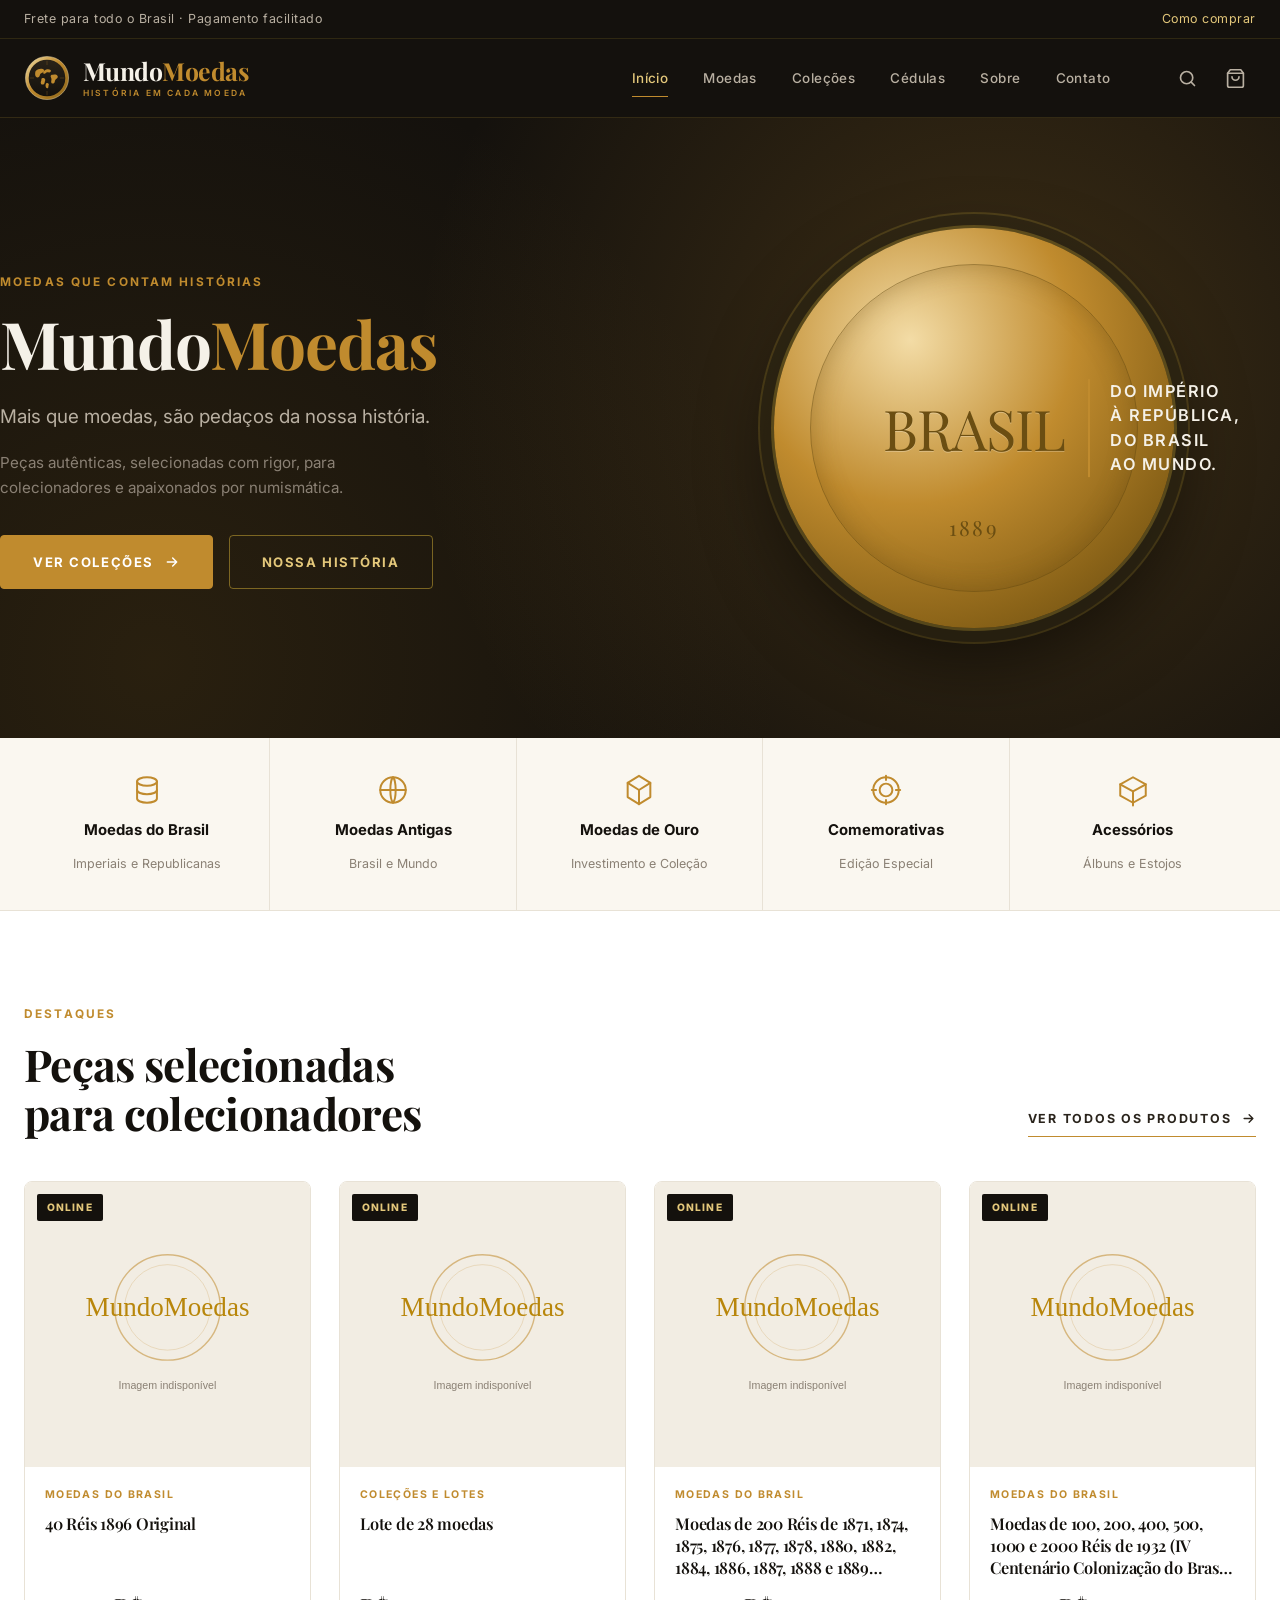
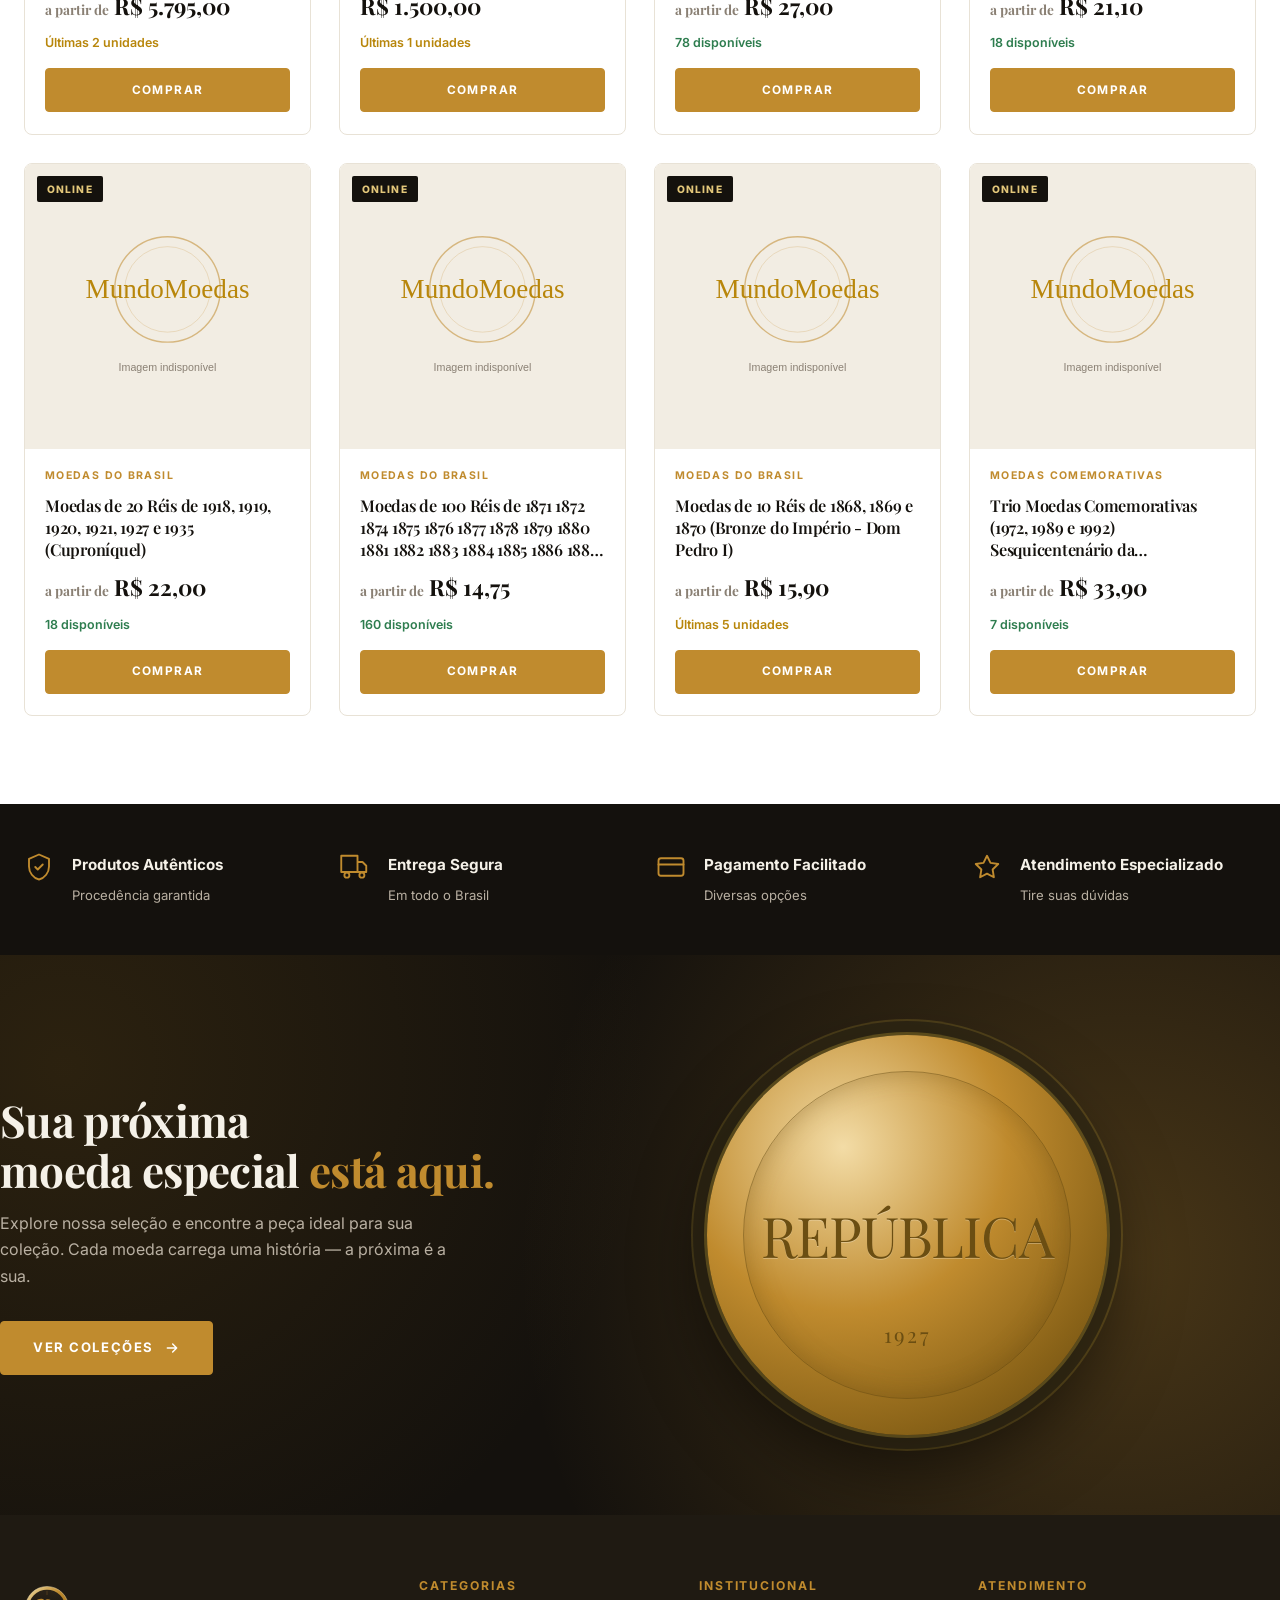
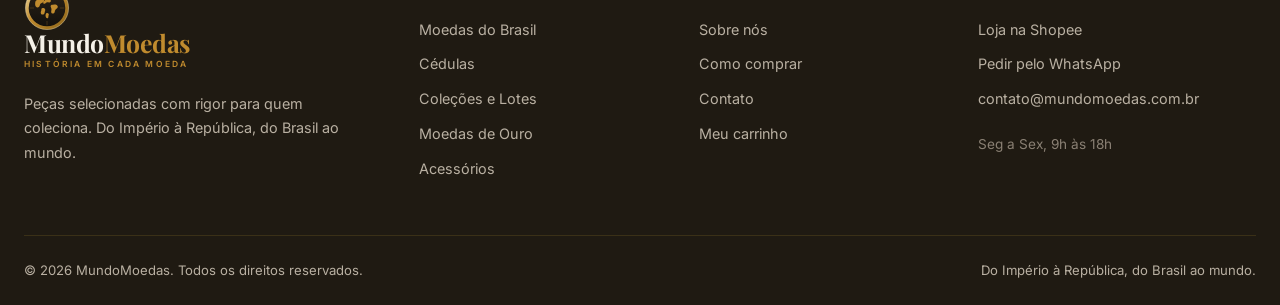
==== commit 14a1c837: "MundoMoedas: novo site completo (identidade visual, catalogo, carrinho, SEO)" ====
--- a/index.html
+++ b/index.html
@@ -1,855 +1,281 @@
 <!DOCTYPE html>
 <html lang="pt-BR">
 <head>
-    <meta charset="UTF-8">
-    <meta name="viewport" content="width=device-width, initial-scale=1.0">
-    <title>Portal das Moedas - Catálogo Completo</title>
-    <style>
-        :root {
-            --gold: #D4AF37;
-            --gold-light: #F0D060;
-            --dark: #1a1a2e;
-            --darker: #0f0f1a;
-            --card-bg: #16213e;
-            --text: #e8e8e8;
-            --text-muted: #a0a0b0;
-            --success: #4CAF50;
-            --border: rgba(212, 175, 55, 0.2);
-        }
-
-        * {
-            margin: 0;
-            padding: 0;
-            box-sizing: border-box;
-        }
-
-        body {
-            font-family: 'Segoe UI', Tahoma, Geneva, Verdana, sans-serif;
-            background: linear-gradient(135deg, var(--darker) 0%, var(--dark) 100%);
-            color: var(--text);
-            min-height: 100vh;
-        }
-
-        header {
-            background: linear-gradient(135deg, var(--dark) 0%, var(--darker) 100%);
-            border-bottom: 2px solid var(--gold);
-            padding: 1.5rem 2rem;
-            position: sticky;
-            top: 0;
-            z-index: 100;
-            box-shadow: 0 4px 20px rgba(0,0,0,0.5);
-        }
-
-        .header-content {
-            max-width: 1400px;
-            margin: 0 auto;
-            display: flex;
-            align-items: center;
-            justify-content: space-between;
-            flex-wrap: wrap;
-            gap: 1rem;
-        }
-
-        .logo {
-            display: flex;
-            align-items: center;
-            gap: 0.75rem;
-        }
-
-        .logo-icon {
-            font-size: 2.5rem;
-        }
-
-        .logo-text h1 {
-            font-size: 1.8rem;
-            background: linear-gradient(135deg, var(--gold-light), var(--gold));
-            -webkit-background-clip: text;
-            -webkit-text-fill-color: transparent;
-            background-clip: text;
-        }
-
-        .logo-text p {
-            color: var(--text-muted);
-            font-size: 0.85rem;
-        }
-
-        .stats-bar {
-            display: flex;
-            gap: 2rem;
-            padding: 1rem 2rem;
-            background: rgba(212, 175, 55, 0.05);
-            border-bottom: 1px solid var(--border);
-        }
-
-        .stat-item {
-            text-align: center;
-        }
-
-        .stat-number {
-            font-size: 1.5rem;
-            font-weight: bold;
-            color: var(--gold);
-        }
-
-        .stat-label {
-            font-size: 0.75rem;
-            color: var(--text-muted);
-            text-transform: uppercase;
-        }
-
-        .controls {
-            max-width: 1400px;
-            margin: 1.5rem auto;
-            padding: 0 2rem;
-            display: flex;
-            gap: 1rem;
-            flex-wrap: wrap;
-            align-items: center;
-        }
-
-        .search-box {
-            flex: 1;
-            min-width: 250px;
-            position: relative;
-        }
-
-        .search-box input {
-            width: 100%;
-            padding: 0.75rem 1rem 0.75rem 2.5rem;
-            background: var(--card-bg);
-            border: 1px solid var(--border);
-            border-radius: 8px;
-            color: var(--text);
-            font-size: 0.95rem;
-            transition: all 0.3s ease;
-        }
-
-        .search-box input:focus {
-            outline: none;
-            border-color: var(--gold);
-            box-shadow: 0 0 15px rgba(212, 175, 55, 0.2);
-        }
-
-        .search-box::before {
-            content: "🔍";
-            position: absolute;
-            left: 0.75rem;
-            top: 50%;
-            transform: translateY(-50%);
-            font-size: 1rem;
-        }
-
-        .filter-group {
-            display: flex;
-            gap: 0.5rem;
-            align-items: center;
-        }
-
-        .filter-group label {
-            color: var(--text-muted);
-            font-size: 0.85rem;
-            white-space: nowrap;
-        }
-
-        .filter-group select {
-            padding: 0.75rem 1rem;
-            background: var(--card-bg);
-            border: 1px solid var(--border);
-            border-radius: 8px;
-            color: var(--text);
-            font-size: 0.9rem;
-            cursor: pointer;
-            transition: all 0.3s ease;
-        }
-
-        .filter-group select:focus {
-            outline: none;
-            border-color: var(--gold);
-        }
-
-        .sort-btn {
-            padding: 0.75rem 1.25rem;
-            background: var(--card-bg);
-            border: 1px solid var(--border);
-            border-radius: 8px;
-            color: var(--text);
-            font-size: 0.9rem;
-            cursor: pointer;
-            transition: all 0.3s ease;
-            white-space: nowrap;
-        }
-
-        .sort-btn:hover {
-            border-color: var(--gold);
-            background: rgba(212, 175, 55, 0.1);
-        }
-
-        .sort-btn.active {
-            background: var(--gold);
-            color: var(--dark);
-            border-color: var(--gold);
-        }
-
-        .catalog {
-            max-width: 1400px;
-            margin: 0 auto;
-            padding: 0 2rem 2rem;
-        }
-
-        .product-grid {
-            display: grid;
-            grid-template-columns: repeat(auto-fill, minmax(300px, 1fr));
-            gap: 1.5rem;
-        }
-
-        .product-card {
-            background: var(--card-bg);
-            border: 1px solid var(--border);
-            border-radius: 12px;
-            overflow: hidden;
-            transition: all 0.3s ease;
-            cursor: pointer;
-        }
-
-        .product-card:hover {
-            transform: translateY(-5px);
-            border-color: var(--gold);
-            box-shadow: 0 10px 30px rgba(212, 175, 55, 0.15);
-        }
-
-        .product-image {
-            width: 100%;
-            height: 200px;
-            background: linear-gradient(135deg, #2a2a4a, #1a1a2e);
-            display: flex;
-            align-items: center;
-            justify-content: center;
-            font-size: 4rem;
-            overflow: hidden;
-            position: relative;
-        }
-
-        .product-image img {
-            width: 100%;
-            height: 100%;
-            object-fit: cover;
-            position: absolute;
-            inset: 0;
-        }
-
-        .product-image .img-fallback {
-            display: flex;
-            align-items: center;
-            justify-content: center;
-            width: 100%;
-            height: 100%;
-            font-size: 4rem;
-        }
-
-        .product-image .match-badge {
-            position: relative;
-            z-index: 2;
-        }
-
-        .product-info {
-            padding: 1.25rem;
-        }
-
-        .product-name {
-            font-size: 1rem;
-            font-weight: 600;
-            margin-bottom: 0.5rem;
-            line-height: 1.4;
-            display: -webkit-box;
-            -webkit-line-clamp: 2;
-            -webkit-box-orient: vertical;
-            overflow: hidden;
-        }
-
-        .product-price {
-            font-size: 1.25rem;
-            font-weight: 700;
-            color: var(--gold);
-            margin-bottom: 0.5rem;
-        }
-
-        .product-meta {
-            display: flex;
-            justify-content: space-between;
-            align-items: center;
-            font-size: 0.85rem;
-            color: var(--text-muted);
-        }
-
-        .product-rating {
-            display: flex;
-            align-items: center;
-            gap: 0.25rem;
-        }
-
-        .product-rating .star {
-            color: #FFD700;
-        }
-
-        .product-stock {
-            padding: 0.25rem 0.5rem;
-            border-radius: 4px;
-            font-size: 0.75rem;
-            font-weight: 600;
-        }
-
-        .stock-high {
-            background: rgba(76, 175, 80, 0.2);
-            color: #4CAF50;
-        }
-
-        .stock-medium {
-            background: rgba(255, 193, 7, 0.2);
-            color: #FFC107;
-        }
-
-        .stock-low {
-            background: rgba(244, 67, 54, 0.2);
-            color: #F44336;
-        }
-
-        .product-badge {
-            display: inline-block;
-            padding: 0.25rem 0.5rem;
-            border-radius: 4px;
-            font-size: 0.7rem;
-            font-weight: 600;
-            margin-top: 0.5rem;
-        }
-
-        .badge-match {
-            background: rgba(76, 175, 80, 0.2);
-            color: #4CAF50;
-        }
-
-        .badge-public {
-            background: rgba(33, 150, 243, 0.2);
-            color: #2196F3;
-        }
-
-        .no-results {
-            text-align: center;
-            padding: 4rem 2rem;
-            color: var(--text-muted);
-        }
-
-        .no-results-icon {
-            font-size: 4rem;
-            margin-bottom: 1rem;
-        }
-
-        .loading {
-            text-align: center;
-            padding: 4rem 2rem;
-            color: var(--text-muted);
-        }
-
-        .loading-spinner {
-            display: inline-block;
-            width: 40px;
-            height: 40px;
-            border: 3px solid var(--border);
-            border-top-color: var(--gold);
-            border-radius: 50%;
-            animation: spin 1s linear infinite;
-        }
-
-        @keyframes spin {
-            to { transform: rotate(360deg); }
-        }
-
-        @media (max-width: 768px) {
-            .product-grid {
-                grid-template-columns: repeat(auto-fill, minmax(250px, 1fr));
-                gap: 1rem;
-            }
-
-            .controls {
-                flex-direction: column;
-                align-items: stretch;
-            }
-
-            .search-box input {
-                width: 100%;
-            }
-        }
-
-        /* Modal */
-        .modal-overlay {
-            position: fixed;
-            inset: 0;
-            background: rgba(0, 0, 0, 0.75);
-            display: flex;
-            align-items: center;
-            justify-content: center;
-            padding: 1.5rem;
-            z-index: 5000;
-            backdrop-filter: blur(4px);
-        }
-
-        .modal {
-            background: var(--card-bg);
-            border: 1px solid var(--border);
-            border-radius: 16px;
-            max-width: 820px;
-            width: 100%;
-            max-height: 90vh;
-            overflow-y: auto;
-            padding: 2rem;
-            position: relative;
-            animation: fadeIn 0.3s ease;
-        }
-
-        .modal-close {
-            position: absolute;
-            top: 1rem;
-            right: 1rem;
-            background: rgba(255, 255, 255, 0.08);
-            border: none;
-            border-radius: 50%;
-            width: 40px;
-            height: 40px;
-            color: #fff;
-            font-size: 1.5rem;
-            cursor: pointer;
-            z-index: 10;
-            transition: all 0.3s ease;
-        }
-
-        .modal-close:hover {
-            background: rgba(255, 255, 255, 0.2);
-            transform: rotate(90deg);
-        }
-
-        .modal h2 {
-            font-size: 1.4rem;
-            margin-bottom: 1rem;
-            color: #fff;
-            padding-right: 2.5rem;
-        }
-
-        .modal h3 {
-            font-size: 1rem;
-            margin: 1.5rem 0 0.8rem;
-            color: var(--gold);
-            text-transform: uppercase;
-            letter-spacing: 1px;
-        }
-
-        .modal p {
-            color: var(--text-muted);
-            line-height: 1.7;
-            margin-bottom: 0.6rem;
-        }
-
-        .modal-hero {
-            width: 100%;
-            height: 300px;
-            margin-bottom: 1.5rem;
-            border-radius: 12px;
-            overflow: hidden;
-            background: linear-gradient(135deg, #2a2a4a, #1a1a2e);
-        }
-
-        .modal-hero img {
-            width: 100%;
-            height: 100%;
-            object-fit: cover;
-        }
-
-        .modal-actions {
-            display: flex;
-            gap: 1rem;
-            flex-wrap: wrap;
-            margin-top: 2rem;
-            padding-top: 1.5rem;
-            border-top: 1px solid var(--border);
-        }
-
-        .btn-primary {
-            flex: 1;
-            min-width: 200px;
-            background: linear-gradient(135deg, var(--gold), var(--gold-dark));
-            border: none;
-            border-radius: 10px;
-            padding: 0.9rem 1.5rem;
-            color: #1a1a2e;
-            font-weight: 700;
-            font-size: 1rem;
-            cursor: pointer;
-            transition: all 0.3s ease;
-            text-decoration: none;
-            text-align: center;
-            display: inline-flex;
-            align-items: center;
-            justify-content: center;
-            gap: 0.5rem;
-        }
-
-        .btn-primary:hover {
-            transform: translateY(-2px);
-            box-shadow: 0 8px 25px rgba(212, 175, 55, 0.35);
-        }
-
-        .btn-secondary {
-            flex: 1;
-            min-width: 200px;
-            background: transparent;
-            border: 1px solid var(--border);
-            border-radius: 10px;
-            padding: 0.9rem 1.5rem;
-            color: var(--text);
-            font-weight: 600;
-            font-size: 1rem;
-            cursor: pointer;
-            transition: all 0.3s ease;
-            text-decoration: none;
-            text-align: center;
-            display: inline-flex;
-            align-items: center;
-            justify-content: center;
-            gap: 0.5rem;
-        }
-
-        .btn-secondary:hover {
-            border-color: var(--gold);
-            color: var(--gold);
-        }
-
-        .variations-table {
-            width: 100%;
-            border-collapse: collapse;
-            margin-top: 0.5rem;
-        }
-
-        .variations-table th,
-        .variations-table td {
-            padding: 0.7rem 0.9rem;
-            text-align: left;
-            border-bottom: 1px solid var(--border);
-            font-size: 0.9rem;
-        }
-
-        .variations-table th {
-            color: var(--gold);
-            font-weight: 600;
-            text-transform: uppercase;
-            font-size: 0.78rem;
-            letter-spacing: 0.5px;
-        }
-
-        .variations-table td {
-            color: var(--text-muted);
-        }
-
-        @media (max-width: 600px) {
-            .modal {
-                padding: 1.25rem;
-            }
-
-            .modal h2 {
-                font-size: 1.15rem;
-            }
-
-            .modal-hero {
-                height: 200px;
-            }
-        }
-    </style>
+<meta charset="UTF-8">
+<meta name="viewport" content="width=device-width, initial-scale=1.0">
+<title>MundoMoedas — Moedas Antigas do Brasil, Cédulas e Coleções</title>
+<meta name="description" content="Mais que moedas, são pedaços da nossa história. Peças autênticas selecionadas com rigor para colecionadores e apaixonados por numismática. Império, República e Brasil.">
+<meta name="keywords" content="moedas antigas, moedas brasileiras, numismática, cédulas antigas, colecionar moedas, moedas de réis, moedas de cruzeiros, moedas império, moedas república">
+<meta name="robots" content="index, follow, max-image-preview:large">
+<link rel="canonical" href="https://mundomoedas.com.br/">
+<meta property="og:type" content="website">
+<meta property="og:locale" content="pt_BR">
+<meta property="og:site_name" content="MundoMoedas">
+<meta property="og:title" content="MundoMoedas — Moedas Antigas do Brasil">
+<meta property="og:description" content="Mais que moedas, são pedaços da nossa história.">
+<meta property="og:image" content="https://mundomoedas.com.br/assets/images/logo.svg">
+<link rel="icon" href="assets/images/logo.svg" type="image/svg+xml">
+<link rel="stylesheet" href="css/style.css">
+<link rel="preconnect" href="https://fonts.googleapis.com">
+<link rel="preconnect" href="https://fonts.gstatic.com" crossorigin>
+<link href="https://fonts.googleapis.com/css2?family=Playfair+Display:wght@400;600;700;800&family=Inter:wght@400;500;600;700&display=swap" rel="stylesheet">
 </head>
 <body>
-    <header>
-        <div class="header-content">
-            <a href="#" class="logo">
-                <div class="logo-icon">🪙</div>
-                <span class="logo-text">Portal das Moedas</span>
-            </a>
-            <nav>
-                <a href="#" class="active">Todos</a>
-                <a href="#" onclick="filterCategory('moedas')">Moedas</a>
-                <a href="#" onclick="filterCategory('cedulas')">Cédulas</a>
-                <a href="#" onclick="filterCategory('colecoes')">Coleções</a>
-            </nav>
-            <div class="header-actions">
-                <div class="search-box">
-                    <span class="search-icon">🔍</span>
-                    <input type="text" id="searchInput" placeholder="Buscar produtos..." oninput="searchProducts()">
-                </div>
-            </div>
-        </div>
-    </header>
-
-    <main>
-        <div class="stats">
-            <div class="stat-card">
-                <div class="stat-number" id="totalProducts">0</div>
-                <div class="stat-label">Produtos</div>
-            </div>
-            <div class="stat-card">
-                <div class="stat-number" id="totalVariations">0</div>
-                <div class="stat-label">Variações</div>
-            </div>
-            <div class="stat-card">
-                <div class="stat-number" id="totalCategories">0</div>
-                <div class="stat-label">Categorias</div>
-            </div>
-            <div class="stat-card">
-                <div class="stat-number" id="matchedItems">0</div>
-                <div class="stat-label">Na Loja Pública</div>
-            </div>
-        </div>
-
-        <div class="filters">
-            <div class="filter-group">
-                <label>Categoria:</label>
-                <select id="categoryFilter" onchange="applyFilters()">
-                    <option value="all">Todos</option>
-                    <option value="moedas">Moedas</option>
-                    <option value="cedulas">Cédulas</option>
-                    <option value="colecoes">Coleções</option>
-                </select>
-            </div>
-            <div class="filter-group">
-                <label>Preço:</label>
-                <select id="priceFilter" onchange="applyFilters()">
-                    <option value="all">Todos</option>
-                    <option value="under50">Até R$ 50</option>
-                    <option value="50to200">R$ 50 - R$ 200</option>
-                    <option value="over200">Acima de R$ 200</option>
-                </select>
-            </div>
-            <div class="filter-group">
-                <label>Ordenar:</label>
-                <select id="sortFilter" onchange="applyFilters()">
-                    <option value="name">Nome</option>
-                    <option value="priceAsc">Preço: Menor</option>
-                    <option value="priceDesc">Preço: Maior</option>
-                </select>
-            </div>
-        </div>
-
-        <div class="catalog">
-            <div class="product-grid" id="productGrid">
-                <div class="loading">
-                    <div class="loading-spinner"></div>
-                    <p>Carregando produtos...</p>
-                </div>
-            </div>
-        </div>
-    </main>
-
-    <script>
-        let catalog = [];
-        let filteredCatalog = [];
-
-        async function loadCatalog() {
-            try {
-                const response = await fetch('catalog.json');
-                catalog = await response.json();
-                filteredCatalog = [...catalog];
-                updateStats();
-                renderProducts(filteredCatalog);
-            } catch (error) {
-                console.error('Erro ao carregar catálogo:', error);
-                document.getElementById('productGrid').innerHTML = `
-                    <div class="empty-state">
-                        <div class="empty-state-icon">❌</div>
-                        <p>Erro ao carregar produtos. Tente novamente.</p>
-                    </div>
-                `;
-            }
-        }
-
-        function updateStats() {
-            document.getElementById('totalProducts').textContent = catalog.length;
-            
-            const totalVars = catalog.reduce((sum, p) => sum + (p.variacoes ? p.variacoes.length : 0), 0);
-            document.getElementById('totalVariations').textContent = totalVars;
-            
-            const categories = new Set(catalog.map(p => getCategory(p.nome)));
-            document.getElementById('totalCategories').textContent = categories.size;
-            
-            const matched = catalog.filter(p => p.publico_match === 'SIM').length;
-            document.getElementById('matchedItems').textContent = matched;
-        }
-
-        function getCategory(name) {
-            const lower = name.toLowerCase();
-            if (lower.includes('cédula') || lower.includes('cedula')) return 'cedulas';
-            if (lower.includes('coleção') || lower.includes('colecao') || lower.includes('lote') || lower.includes('conjunto')) return 'colecoes';
-            return 'moedas';
-        }
-
-        function getCategoryLabel(category) {
-            const labels = {
-                'moedas': '🪙',
-                'cedulas': '💵',
-                'colecoes': '📦'
-            };
-            return labels[category] || '🏷️';
-        }
-
-        function getStockClass(stock) {
-            if (stock === 0) return 'out-of-stock';
-            if (stock < 10) return 'low-stock';
-            return 'in-stock';
-        }
-
-        function formatPrice(priceStr) {
-            if (!priceStr) return '—';
-            const num = parseFloat(priceStr);
-            if (isNaN(num)) return priceStr;
-            return `R$ ${num.toFixed(2).replace('.', ',')}`;
-        }
-
-        function renderProducts(products) {
-            const grid = document.getElementById('productGrid');
-            
-            if (products.length === 0) {
-                grid.innerHTML = `
-                    <div class="empty-state">
-                        <div class="empty-state-icon">🔍</div>
-                        <p>Nenhum produto encontrado.</p>
-                    </div>
-                `;
-                return;
-            }
-
-            grid.innerHTML = products.map((p, idx) => {
-                const category = getCategory(p.nome);
-                const variations = p.variacoes || [];
-                const firstVar = variations[0];
-                const price = firstVar ? firstVar.preco : '';
-                const stock = firstVar ? firstVar.estoque : 0;
-                const stockClass = getStockClass(stock);
-                const matchBadge = p.publico_match === 'SIM' 
-                    ? '<span class="match-badge">✓ Loja pública</span>' 
-                    : '';
-
-                return `
-                    <div class="product-card" style="animation-delay: ${idx * 0.03}s" onclick="openModal(${idx})">
-                        <div class="product-image">
-                            ${p.imagem ? `<img src="${p.imagem}" alt="Imagem de ${p.nome}" loading="lazy" onerror="this.style.display='none'">` : ''}
-                            <span class="img-fallback">${getCategoryLabel(category)}</span>
-                            ${matchBadge}
-                        </div>
-                        <div class="product-info">
-                            <div class="product-name">${p.nome}</div>
-                            <div class="product-price">${formatPrice(price)}</div>
-                            <div class="product-stock ${stockClass}">
-                                ${stock === 0 ? 'Esgotado' : stock < 10 ? `Últimos ${stock}!` : `${stock} disponíveis`}
-                            </div>
-                        </div>
-                    </div>
-                `;
-            }).join('');
-        }
-
-        function openModal(idx) {
-            const p = filteredCatalog[idx];
-            const category = getCategory(p.nome);
-            const variations = p.variacoes || [];
-            
-            const modal = document.createElement('div');
-            modal.className = 'modal-overlay';
-            modal.innerHTML = `
-                <div class="modal">
-                    <button class="modal-close" onclick="this.parentElement.parentElement.remove()">×</button>
-                    ${p.imagem ? `<div class="modal-hero"><img src="${p.imagem}" alt="Imagem de ${p.nome}" onerror="this.parentElement.style.display='none'"></div>` : ''}
-                    <h2>${p.nome}</h2>
-                    <p><strong>Categoria:</strong> ${category}</p>
-                    <p><strong>ID do Produto:</strong> ${p.id}</p>
-                    ${p.publico_match === 'SIM' ? '<p><strong>Status:</strong> ✓ Disponível na loja pública</p>' : ''}
-                    
-                    ${variations.length > 0 ? `
-                        <h3>Variações</h3>
-                        <table class="variations-table">
-                            <thead>
-                                <tr>
-                                    <th>Variação</th>
-                                    <th>Preço</th>
-                                    <th>Estoque</th>
-                                </tr>
-                            </thead>
-                            <tbody>
-                                ${variations.map(v => `
-                                    <tr>
-                                        <td>${v.nome || 'Padrão'}</td>
-                                        <td>${formatPrice(v.preco)}</td>
-                                        <td class="${getStockClass(v.estoque)}">${v.estoque}</td>
-                                    </tr>
-                                `).join('')}
-                            </tbody>
-                        </table>
-                    ` : '<p>Sem variações cadastradas.</p>'}
-                    
-                    ${p.descricao ? `<h3>Descrição</h3><p>${p.descricao}</p>` : ''}
-                    
-                    <div class="modal-actions">
-                        <a class="btn-primary" href="https://shopee.com.br/shop/486896133" target="_blank" rel="noopener">
-                            🛒 Ver na Shopee
-                        </a>
-                        <a class="btn-secondary" href="https://shopee.com.br/shop/486896133" target="_blank" rel="noopener">
-                            🏪 Visitar a loja
-                        </a>
-                    </div>
-                </div>
-            `;
-            document.body.appendChild(modal);
-            modal.addEventListener('click', (e) => {
-                if (e.target === modal) modal.remove();
-            });
-        }
-
-        function searchProducts() {
-            applyFilters();
-        }
-
-        function applyFilters() {
-            let filtered = [...catalog];
-
-            // Category filter
-            const categoryFilter = document.getElementById('categoryFilter').value;
-            if (categoryFilter !== 'all') {
-                filtered = filtered.filter(p => getCategory(p.nome) === categoryFilter);
-            }
-
-            // Search filter
-            const query = document.getElementById('searchInput').value.toLowerCase().trim();
-            if (query) {
-                filtered = filtered.filter(p => 
-                    p.nome.toLowerCase().includes(query) ||
-                    (p.variacoes && p.variacoes.some(v => v.nome.toLowerCase().includes(query)))
-                );
-            }
-
-            // Sort
-            const sortBy = document.getElementById('sortFilter').value;
-            filtered.sort((a, b) => {
-                const aPrice = parseFloat(a.variacoes?.[0]?.preco) || 0;
-                const bPrice = parseFloat(b.variacoes?.[0]?.preco) || 0;
-                const aStock = a.variacoes?.[0]?.estoque || 0;
-                const bStock = b.variacoes?.[0]?.estoque || 0;
-
-                switch (sortBy) {
-                    case 'priceAsc': return aPrice - bPrice;
-                    case 'priceDesc': return bPrice - aPrice;
-                    case 'stock': return bStock - aStock;
-                    case 'name': default: return a.nome.localeCompare(b.nome);
-                }
-            });
-
-            filteredCatalog = filtered;
-            renderProducts(filtered);
-        }
-
-        // Initialize
-        loadCatalog();
-    </script>
+
+<!-- ============ TOPO ============ -->
+<div class="topbar">
+  <div class="wrap topbar__in">
+    <span>Frete para todo o Brasil &middot; Pagamento facilitado</span>
+    <span><a href="como-comprar.html">Como comprar</a></span>
+  </div>
+</div>
+
+<!-- ============ HEADER ============ -->
+<header class="header">
+  <div class="wrap header__in">
+    <a href="index.html" class="logo" aria-label="MundoMoedas — página inicial">
+      <img src="assets/images/logo.svg" alt="" class="logo__mark" width="46" height="46">
+      <span class="logo__text">
+        <span class="logo__name">Mundo<span>Moedas</span></span>
+        <span class="logo__tag">História em cada moeda</span>
+      </span>
+    </a>
+
+    <nav class="nav" data-nav aria-label="Navegação principal">
+      <a href="index.html">Início</a>
+      <a href="catalogo.html">Moedas</a>
+      <a href="catalogo.html?cat=colecoes">Coleções</a>
+      <a href="catalogo.html?cat=cedulas">Cédulas</a>
+      <a href="sobre.html">Sobre</a>
+      <a href="contato.html">Contato</a>
+    </nav>
+
+    <div class="header__actions">
+      <a href="catalogo.html" class="icon-btn" aria-label="Buscar produtos">
+        <svg viewBox="0 0 24 24" fill="none" stroke="currentColor" stroke-width="1.9" stroke-linecap="round">
+          <circle cx="11" cy="11" r="7"/><path d="m20 20-3.5-3.5"/>
+        </svg>
+      </a>
+      <a href="carrinho.html" class="icon-btn" aria-label="Carrinho">
+        <svg viewBox="0 0 24 24" fill="none" stroke="currentColor" stroke-width="1.9" stroke-linecap="round" stroke-linejoin="round">
+          <path d="M6 2 3 6v14a2 2 0 0 0 2 2h14a2 2 0 0 0 2-2V6l-3-4z"/><path d="M3 6h18"/><path d="M16 10a4 4 0 0 1-8 0"/>
+        </svg>
+        <span class="cart-count" data-cart-count hidden>0</span>
+      </a>
+      <button class="burger" data-burger aria-label="Abrir menu" aria-expanded="false">
+        <svg viewBox="0 0 24 24" fill="none" stroke="currentColor" stroke-width="2" stroke-linecap="round">
+          <path d="M3 6h18M3 12h18M3 18h18"/>
+        </svg>
+      </button>
+    </div>
+  </div>
+</header>
+
+<!-- ============ HERO ============ -->
+<section class="hero">
+  <div class="wrap hero__in">
+    <div>
+      <span class="eyebrow">Moedas que contam histórias</span>
+      <h1 class="hero__title">Mundo<span>Moedas</span></h1>
+      <p class="hero__sub">Mais que moedas, são pedaços da nossa história.</p>
+      <p class="hero__note">Peças autênticas, selecionadas com rigor, para colecionadores e apaixonados por numismática.</p>
+      <div class="hero__cta">
+        <a href="catalogo.html" class="btn btn--gold">
+          Ver coleções
+          <svg width="16" height="16" viewBox="0 0 24 24" fill="none" stroke="currentColor" stroke-width="2.2" stroke-linecap="round" stroke-linejoin="round"><path d="M5 12h14M13 6l6 6-6 6"/></svg>
+        </a>
+        <a href="sobre.html" class="btn btn--ghost-light">Nossa história</a>
+      </div>
+    </div>
+
+    <div class="hero__art" aria-hidden="true">
+      <div class="hero__coin">
+        <span class="hero__coin-txt">BRASIL</span>
+        <span class="hero__coin-yr">1889</span>
+      </div>
+    </div>
+  </div>
+
+  <aside class="hero__aside">
+    <p>Do Império<br>à República,<br>do Brasil<br>ao mundo.</p>
+  </aside>
+</section>
+
+<!-- ============ CATEGORIAS ============ -->
+<section class="catbar">
+  <div class="wrap">
+    <div class="catbar__grid">
+      <a class="catbar__item" href="catalogo.html">
+        <svg viewBox="0 0 24 24" fill="none" stroke="currentColor" stroke-linecap="round" stroke-linejoin="round"><ellipse cx="12" cy="6" rx="7" ry="3"/><path d="M5 6v6c0 1.7 3.1 3 7 3s7-1.3 7-3V6"/><path d="M5 12v6c0 1.7 3.1 3 7 3s7-1.3 7-3v-6"/></svg>
+        <strong>Moedas do Brasil</strong><span>Imperiais e Republicanas</span>
+      </a>
+      <a class="catbar__item" href="catalogo.html">
+        <svg viewBox="0 0 24 24" fill="none" stroke="currentColor" stroke-linecap="round" stroke-linejoin="round"><circle cx="12" cy="12" r="9"/><path d="M3 12h18M12 3c2.5 2.7 2.5 15.3 0 18M12 3c-2.5 2.7-2.5 15.3 0 18"/></svg>
+        <strong>Moedas Antigas</strong><span>Brasil e Mundo</span>
+      </a>
+      <a class="catbar__item" href="catalogo.html?cat=ouro">
+        <svg viewBox="0 0 24 24" fill="none" stroke="currentColor" stroke-linecap="round" stroke-linejoin="round"><path d="M12 2 4 7v10l8 5 8-5V7z"/><path d="m4 7 8 5 8-5M12 12v10"/></svg>
+        <strong>Moedas de Ouro</strong><span>Investimento e Coleção</span>
+      </a>
+      <a class="catbar__item" href="catalogo.html?cat=comemorativas">
+        <svg viewBox="0 0 24 24" fill="none" stroke="currentColor" stroke-linecap="round" stroke-linejoin="round"><circle cx="12" cy="12" r="9"/><circle cx="12" cy="12" r="4.5"/><path d="M12 2v3M12 19v3M2 12h3M19 12h3"/></svg>
+        <strong>Comemorativas</strong><span>Edição Especial</span>
+      </a>
+      <a class="catbar__item" href="catalogo.html?cat=acessorios">
+        <svg viewBox="0 0 24 24" fill="none" stroke="currentColor" stroke-linecap="round" stroke-linejoin="round"><path d="M21 8v8l-9 5-9-5V8l9-5z"/><path d="m3 8 9 5 9-5M12 13v10"/></svg>
+        <strong>Acessórios</strong><span>Álbuns e Estojos</span>
+      </a>
+    </div>
+  </div>
+</section>
+
+<!-- ============ DESTAQUES ============ -->
+<section class="section">
+  <div class="wrap">
+    <div class="sechead">
+      <div class="sechead__title">
+        <span class="eyebrow">Destaques</span>
+        <h2>Peças selecionadas<br>para colecionadores</h2>
+      </div>
+      <a href="catalogo.html" class="link-more">
+        Ver todos os produtos
+        <svg width="15" height="15" viewBox="0 0 24 24" fill="none" stroke="currentColor" stroke-width="2.2" stroke-linecap="round" stroke-linejoin="round"><path d="M5 12h14M13 6l6 6-6 6"/></svg>
+      </a>
+    </div>
+
+    <div class="grid-prod" id="destaques" aria-busy="true">
+      <div class="skeleton" style="height:330px"></div>
+      <div class="skeleton" style="height:330px"></div>
+      <div class="skeleton" style="height:330px"></div>
+      <div class="skeleton" style="height:330px"></div>
+    </div>
+  </div>
+</section>
+
+<!-- ============ SELOS ============ -->
+<section class="trustbar">
+  <div class="wrap">
+    <div class="trustbar__grid">
+      <div class="trust__item">
+        <svg viewBox="0 0 24 24" fill="none" stroke="currentColor" stroke-linecap="round" stroke-linejoin="round"><path d="M12 2 4 5.5v6c0 5 3.4 9.4 8 10.5 4.6-1.1 8-5.5 8-10.5v-6z"/><path d="m9 12 2 2 4-4"/></svg>
+        <div><strong>Produtos Autênticos</strong><span>Procedência garantida</span></div>
+      </div>
+      <div class="trust__item">
+        <svg viewBox="0 0 24 24" fill="none" stroke="currentColor" stroke-linecap="round" stroke-linejoin="round"><path d="M1 3h13v13H1zM14 8h4l3 3v5h-7"/><circle cx="5.5" cy="18.5" r="2"/><circle cx="17.5" cy="18.5" r="2"/></svg>
+        <div><strong>Entrega Segura</strong><span>Em todo o Brasil</span></div>
+      </div>
+      <div class="trust__item">
+        <svg viewBox="0 0 24 24" fill="none" stroke="currentColor" stroke-linecap="round" stroke-linejoin="round"><rect x="2" y="5" width="20" height="14" rx="2"/><path d="M2 10h20"/></svg>
+        <div><strong>Pagamento Facilitado</strong><span>Diversas opções</span></div>
+      </div>
+      <div class="trust__item">
+        <svg viewBox="0 0 24 24" fill="none" stroke="currentColor" stroke-linecap="round" stroke-linejoin="round"><path d="m12 3 2.8 5.7 6.2.9-4.5 4.4 1 6.2-5.5-2.9-5.5 2.9 1-6.2L3 9.6l6.2-.9z"/></svg>
+        <div><strong>Atendimento Especializado</strong><span>Tire suas dúvidas</span></div>
+      </div>
+    </div>
+  </div>
+</section>
+
+<!-- ============ CTA ============ -->
+<section class="cta">
+  <div class="wrap cta__in">
+    <div>
+      <h2 class="cta__title">Sua próxima<br>moeda especial <span>está aqui.</span></h2>
+      <p class="cta__text">Explore nossa seleção e encontre a peça ideal para sua coleção. Cada moeda carrega uma história — a próxima é a sua.</p>
+      <a href="catalogo.html" class="btn btn--gold">
+        Ver coleções
+        <svg width="16" height="16" viewBox="0 0 24 24" fill="none" stroke="currentColor" stroke-width="2.2" stroke-linecap="round" stroke-linejoin="round"><path d="M5 12h14M13 6l6 6-6 6"/></svg>
+      </a>
+    </div>
+    <div aria-hidden="true">
+      <div class="hero__coin" style="animation:none">
+        <span class="hero__coin-txt">REPÚBLICA</span>
+        <span class="hero__coin-yr">1927</span>
+      </div>
+    </div>
+  </div>
+</section>
+
+<!-- ============ RODAPÉ ============ -->
+<footer class="footer">
+  <div class="wrap">
+    <div class="footer__grid">
+      <div>
+        <a href="index.html" class="logo">
+          <img src="assets/images/logo.svg" alt="" class="logo__mark" width="46" height="46">
+          <span class="logo__text">
+            <span class="logo__name">Mundo<span>Moedas</span></span>
+            <span class="logo__tag">História em cada moeda</span>
+          </span>
+        </a>
+        <p class="footer__about">
+          Peças selecionadas com rigor para quem coleciona. Do Império à República,
+          do Brasil ao mundo.
+        </p>
+      </div>
+
+      <div>
+        <h4>Categorias</h4>
+        <a href="catalogo.html">Moedas do Brasil</a>
+        <a href="catalogo.html?cat=cedulas">Cédulas</a>
+        <a href="catalogo.html?cat=colecoes">Coleções e Lotes</a>
+        <a href="catalogo.html?cat=ouro">Moedas de Ouro</a>
+        <a href="catalogo.html?cat=acessorios">Acessórios</a>
+      </div>
+
+      <div>
+        <h4>Institucional</h4>
+        <a href="sobre.html">Sobre nós</a>
+        <a href="como-comprar.html">Como comprar</a>
+        <a href="contato.html">Contato</a>
+        <a href="carrinho.html">Meu carrinho</a>
+      </div>
+
+      <div>
+        <h4>Atendimento</h4>
+        <a href="https://shopee.com.br/shop/486896133" target="_blank" rel="noopener">Loja na Shopee</a>
+        <a href="#" data-whatsapp>Pedir pelo WhatsApp</a>
+        <a href="mailto:contato@mundomoedas.com.br">contato@mundomoedas.com.br</a>
+        <p style="margin-top:1rem;color:var(--muted);font-size:.85rem">Seg a Sex, 9h às 18h</p>
+      </div>
+    </div>
+
+    <div class="footer__bottom">
+      <span>© <span id="ano"></span> MundoMoedas. Todos os direitos reservados.</span>
+      <span>Do Império à República, do Brasil ao mundo.</span>
+    </div>
+  </div>
+</footer>
+
+<script src="js/app.js"></script>
+<script>
+document.getElementById('ano').textContent = new Date().getFullYear();
+
+(async () => {
+  const alvo = document.getElementById('destaques');
+  const prods = await carregarCatalogo();
+
+  if (!prods.length) {
+    alvo.innerHTML = '<p class="lead">Não foi possível carregar o catálogo.</p>';
+    alvo.removeAttribute('aria-busy');
+    return;
+  }
+
+  // Destaques: online, com estoque, ordenados por peça mais cara
+  const marcas = prods
+    .filter(p => p.publico_match === 'SIM' && estoqueTotal(p) > 0)
+    .sort((a, b) => precos(b).max - precos(a).max)
+    .slice(0, 8);
+
+  // Se online for pouco, completa com os mais valiosos disponíveis
+  const extras = prods
+    .filter(p => p.publico_match !== 'SIM' && estoqueTotal(p) > 0)
+    .sort((a, b) => precos(b).max - precos(a).max)
+    .slice(0, Math.max(0, 8 - marcas.length));
+
+  alvo.innerHTML = [...marcas, ...extras].map(cardHTML).join('');
+  alvo.removeAttribute('aria-busy');
+})();
+</script>
 </body>
 </html>
--- a/css/style.css
+++ b/css/style.css
@@ -0,0 +1,824 @@
+/* ============================================================
+   MundoMoedas - Design System
+   "História em cada moeda"
+   Baseado na identidade visual de referência
+   ============================================================ */
+
+:root {
+  /* Dourados / Bronze */
+  --gold:        #B8860B;
+  --gold-main:   #C08B2E;
+  --gold-light:  #E3C77A;
+  --gold-pale:   #F0E0BC;
+  --bronze:      #8A6318;
+
+  /* Neutros quentes */
+  --ink:         #14110D;
+  --ink-soft:    #1F1A12;
+  --ink-2:       #2A2318;
+  --cream:       #FAF7F0;
+  --cream-2:     #F2EDE3;
+  --white:       #FFFFFF;
+
+  /* Texto */
+  --text:        #2A241C;
+  --text-soft:   #5C544A;
+  --muted:       #8A8074;
+  --on-dark:     #F5F1E8;
+  --on-dark-mut: #B9B0A2;
+
+  /* Bordas */
+  --border:      #E8E2D6;
+  --border-dark: rgba(212,175,55,.18);
+
+  /* Status */
+  --ok:          #2E7D4F;
+  --warn:        #B8860B;
+  --danger:      #A33A2A;
+
+  /* Tipografia */
+  --font-display: 'Playfair Display', Georgia, 'Times New Roman', serif;
+  --font-body:    'Inter', -apple-system, BlinkMacSystemFont, 'Segoe UI', Roboto, sans-serif;
+
+  /* Layout */
+  --wrap:        1280px;
+  --radius:      4px;
+  --radius-lg:   8px;
+  --shadow-sm:   0 1px 3px rgba(20,17,13,.06);
+  --shadow:      0 4px 16px rgba(20,17,13,.08);
+  --shadow-lg:   0 12px 40px rgba(20,17,13,.14);
+}
+
+/* ---------- Reset ---------- */
+*, *::before, *::after { box-sizing: border-box; }
+* { margin: 0; padding: 0; }
+
+html { scroll-behavior: smooth; -webkit-text-size-adjust: 100%; }
+
+body {
+  font-family: var(--font-body);
+  font-size: 16px;
+  line-height: 1.65;
+  color: var(--text);
+  background: var(--white);
+  -webkit-font-smoothing: antialiased;
+  overflow-x: hidden;
+}
+
+img, picture, svg { display: block; max-width: 100%; }
+a { color: inherit; text-decoration: none; }
+button, input, select, textarea { font: inherit; color: inherit; }
+button { cursor: pointer; background: none; border: none; }
+ul, ol { list-style: none; }
+
+:focus-visible {
+  outline: 2px solid var(--gold-main);
+  outline-offset: 3px;
+  border-radius: 2px;
+}
+
+/* ---------- Tipografia ---------- */
+h1, h2, h3, h4 {
+  font-family: var(--font-display);
+  font-weight: 700;
+  line-height: 1.12;
+  letter-spacing: -.015em;
+  color: var(--ink);
+}
+h1 { font-size: clamp(2.2rem, 5.5vw, 4.1rem); }
+h2 { font-size: clamp(1.8rem, 3.6vw, 2.75rem); }
+h3 { font-size: clamp(1.15rem, 2vw, 1.5rem); }
+
+.gold { color: var(--gold-main); }
+
+/* "Label" pequeno em caps — usado como eyebrow */
+.eyebrow {
+  display: inline-block;
+  font-family: var(--font-body);
+  font-size: .74rem;
+  font-weight: 700;
+  letter-spacing: .18em;
+  text-transform: uppercase;
+  color: var(--gold-main);
+  margin-bottom: .9rem;
+}
+
+.lead {
+  font-size: 1.075rem;
+  color: var(--text-soft);
+  line-height: 1.75;
+}
+
+/* ---------- Layout ---------- */
+.wrap {
+  width: 100%;
+  max-width: var(--wrap);
+  margin-inline: auto;
+  padding-inline: 1.5rem;
+}
+@media (max-width: 640px) { .wrap { padding-inline: 1.1rem; } }
+
+.section { padding: 5.5rem 0; }
+.section--tight { padding: 3.5rem 0; }
+.section--cream { background: var(--cream); }
+
+@media (max-width: 768px) {
+  .section { padding: 3.5rem 0; }
+}
+
+/* ---------- Botões ---------- */
+.btn {
+  display: inline-flex;
+  align-items: center;
+  justify-content: center;
+  gap: .6rem;
+  padding: .95rem 2rem;
+  font-family: var(--font-body);
+  font-size: .82rem;
+  font-weight: 700;
+  letter-spacing: .12em;
+  text-transform: uppercase;
+  border-radius: var(--radius);
+  border: 1.5px solid transparent;
+  transition: all .28s cubic-bezier(.4,0,.2,1);
+  white-space: nowrap;
+}
+
+.btn--gold {
+  background: var(--gold-main);
+  color: var(--white);
+  border-color: var(--gold-main);
+}
+.btn--gold:hover {
+  background: var(--bronze);
+  border-color: var(--bronze);
+  transform: translateY(-2px);
+  box-shadow: 0 10px 26px rgba(184,134,11,.3);
+}
+
+.btn--outline {
+  border-color: var(--gold-main);
+  color: var(--gold-main);
+  background: transparent;
+}
+.btn--outline:hover { background: var(--gold-main); color: var(--white); }
+
+.btn--ghost-light {
+  border-color: rgba(212,175,55,.5);
+  color: var(--gold-light);
+}
+.btn--ghost-light:hover { background: rgba(212,175,55,.12); }
+
+.btn--dark {
+  background: var(--ink);
+  color: var(--on-dark);
+}
+.btn--dark:hover { background: var(--ink-2); transform: translateY(-2px); }
+
+.btn--block { width: 100%; }
+.btn--sm { padding: .7rem 1.3rem; font-size: .74rem; }
+
+/* ---------- Topo / Header ---------- */
+.topbar {
+  background: var(--ink);
+  color: var(--on-dark-mut);
+  font-size: .78rem;
+  letter-spacing: .04em;
+  border-bottom: 1px solid rgba(212,175,55,.14);
+}
+.topbar__in {
+  display: flex;
+  align-items: center;
+  justify-content: space-between;
+  gap: 1rem;
+  min-height: 38px;
+}
+.topbar a { color: var(--gold-light); }
+.topbar a:hover { color: var(--gold-pale); }
+
+.header {
+  background: var(--ink);
+  position: sticky;
+  top: 0;
+  z-index: 200;
+  border-bottom: 1px solid rgba(212,175,55,.16);
+}
+.header__in {
+  display: flex;
+  align-items: center;
+  gap: 2rem;
+  min-height: 78px;
+}
+
+/* Logo */
+.logo { display: flex; align-items: center; gap: .8rem; flex-shrink: 0; }
+.logo__mark { width: 46px; height: 46px; flex-shrink: 0; }
+.logo__text { display: flex; flex-direction: column; line-height: 1; }
+.logo__name {
+  font-family: var(--font-display);
+  font-size: 1.55rem;
+  font-weight: 700;
+  color: var(--on-dark);
+  letter-spacing: -.02em;
+}
+.logo__name span { color: var(--gold-main); }
+.logo__tag {
+  font-size: .53rem;
+  letter-spacing: .26em;
+  text-transform: uppercase;
+  color: var(--gold-main);
+  margin-top: .3rem;
+  font-weight: 600;
+}
+
+/* Navegação */
+.nav { display: flex; align-items: center; gap: 2.2rem; margin-left: auto; }
+.nav a {
+  font-size: .84rem;
+  font-weight: 500;
+  letter-spacing: .03em;
+  color: var(--on-dark-mut);
+  padding: .5rem 0;
+  position: relative;
+  transition: color .25s;
+}
+.nav a::after {
+  content: '';
+  position: absolute;
+  left: 0; bottom: 0;
+  width: 0; height: 1.5px;
+  background: var(--gold-main);
+  transition: width .3s ease;
+}
+.nav a:hover { color: var(--on-dark); }
+.nav a:hover::after,
+.nav a[aria-current="page"]::after { width: 100%; }
+.nav a[aria-current="page"] { color: var(--gold-light); }
+
+/* Ações */
+.header__actions { display: flex; align-items: center; gap: .35rem; margin-left: auto; }
+.nav + .header__actions { margin-left: 1.5rem; }
+
+.icon-btn {
+  position: relative;
+  width: 42px; height: 42px;
+  display: grid;
+  place-items: center;
+  border-radius: var(--radius);
+  color: var(--on-dark-mut);
+  transition: color .25s, background .25s;
+}
+.icon-btn:hover { color: var(--gold-light); background: rgba(212,175,55,.1); }
+.icon-btn svg { width: 21px; height: 21px; }
+
+.cart-count {
+  position: absolute;
+  top: 5px; right: 3px;
+  min-width: 17px; height: 17px;
+  padding: 0 4px;
+  border-radius: 999px;
+  background: var(--gold-main);
+  color: var(--ink);
+  font-size: .62rem;
+  font-weight: 800;
+  display: grid;
+  place-items: center;
+  line-height: 1;
+}
+.cart-count[hidden] { display: none; }
+
+/* Menu mobile */
+.burger { display: none; }
+@media (max-width: 980px) {
+  .nav {
+    position: fixed;
+    inset: 78px 0 auto 0;
+    flex-direction: column;
+    align-items: stretch;
+    gap: 0;
+    background: var(--ink-soft);
+    border-bottom: 1px solid rgba(212,175,55,.2);
+    padding: .5rem 1.5rem 1.25rem;
+    transform: translateY(-120%);
+    transition: transform .32s ease;
+    margin-left: 0;
+    max-height: calc(100vh - 78px);
+    overflow-y: auto;
+  }
+  .nav.is-open { transform: translateY(0); }
+  .nav a {
+    padding: .95rem 0;
+    border-bottom: 1px solid rgba(212,175,55,.1);
+    font-size: .95rem;
+  }
+  .burger {
+    display: grid;
+    place-items: center;
+    width: 42px; height: 42px;
+    color: var(--on-dark);
+    order: 3;
+  }
+  .header__actions { margin-left: auto; }
+}
+
+/* ---------- Hero ---------- */
+.hero {
+  position: relative;
+  background: var(--ink);
+  color: var(--on-dark);
+  overflow: hidden;
+  isolation: isolate;
+}
+.hero::before {
+  content: '';
+  position: absolute;
+  inset: 0;
+  background:
+    radial-gradient(circle at 78% 42%, rgba(192,139,46,.24), transparent 55%),
+    radial-gradient(circle at 12% 88%, rgba(138,99,24,.18), transparent 50%);
+  z-index: -1;
+}
+.hero__in {
+  display: grid;
+  grid-template-columns: 1fr 1fr;
+  align-items: center;
+  gap: 3.5rem;
+  min-height: 620px;
+  padding: 4.5rem 0;
+}
+.hero__title {
+  color: var(--on-dark);
+  margin-bottom: 1.4rem;
+}
+.hero__title span { color: var(--gold-main); }
+.hero__sub {
+  font-size: 1.18rem;
+  color: var(--on-dark-mut);
+  max-width: 30rem;
+  margin-bottom: 1.1rem;
+  line-height: 1.6;
+}
+.hero__note { font-size: .95rem; color: var(--muted); max-width: 27rem; margin-bottom: 2.2rem; }
+.hero__cta { display: flex; gap: 1rem; flex-wrap: wrap; }
+
+/* Lado direito: moeda em destaque */
+.hero__art { position: relative; display: grid; place-items: center; }
+.hero__coin {
+  width: min(400px, 82%);
+  aspect-ratio: 1;
+  border-radius: 50%;
+  background:
+    radial-gradient(circle at 34% 28%, #F3DCA6, #C08B2E 42%, #8A6318 74%, #5C430F);
+  box-shadow:
+    0 0 0 3px rgba(212,175,55,.28),
+    0 0 0 14px rgba(20,17,13,.55),
+    0 0 0 16px rgba(212,175,55,.18),
+    0 30px 70px rgba(0,0,0,.55);
+  display: grid;
+  place-items: center;
+  position: relative;
+  animation: floaty 7s ease-in-out infinite;
+}
+.hero__coin::after {
+  content: '';
+  position: absolute;
+  inset: 9%;
+  border-radius: 50%;
+  border: 1.5px solid rgba(92,67,15,.45);
+  box-shadow: inset 0 0 26px rgba(92,67,15,.3);
+}
+.hero__coin-txt {
+  font-family: var(--font-display);
+  font-size: clamp(2.4rem, 6vw, 3.5rem);
+  color: #6B4E12;
+  text-shadow: 0 1px 0 rgba(255,255,255,.28);
+  letter-spacing: -.02em;
+  z-index: 1;
+}
+.hero__coin-yr {
+  position: absolute;
+  bottom: 21%;
+  font-family: var(--font-display);
+  font-size: 1.3rem;
+  color: #6B4E12;
+  z-index: 1;
+  letter-spacing: .1em;
+}
+
+@keyframes floaty {
+  0%, 100% { transform: translateY(0); }
+  50%      { transform: translateY(-14px); }
+}
+@media (prefers-reduced-motion: reduce) {
+  .hero__coin { animation: none; }
+}
+
+/* Faixa vertical de texto à direita do hero */
+.hero__aside {
+  position: absolute;
+  right: 2.5rem;
+  top: 50%;
+  transform: translateY(-50%);
+  border-left: 2px solid var(--gold-main);
+  padding-left: 1.3rem;
+  max-width: 15rem;
+}
+.hero__aside p {
+  font-size: 1.02rem;
+  line-height: 1.5;
+  color: var(--on-dark);
+  text-transform: uppercase;
+  letter-spacing: .09em;
+  font-weight: 600;
+}
+@media (max-width: 1180px) { .hero__aside { display: none; } }
+
+@media (max-width: 900px) {
+  .hero__in { grid-template-columns: 1fr; min-height: 0; gap: 2.5rem; padding: 3.5rem 0; }
+  .hero__art { order: -1; }
+  .hero__coin { width: min(240px, 62%); }
+}
+
+/* ---------- Barra de categorias ---------- */
+.catbar { background: var(--cream); border-bottom: 1px solid var(--border); }
+.catbar__grid {
+  display: grid;
+  grid-template-columns: repeat(5, 1fr);
+}
+.catbar__item {
+  display: flex;
+  flex-direction: column;
+  align-items: center;
+  gap: .7rem;
+  padding: 2.2rem 1rem;
+  text-align: center;
+  border-right: 1px solid var(--border);
+  transition: background .25s;
+}
+.catbar__item:last-child { border-right: none; }
+.catbar__item:hover { background: var(--cream-2); }
+.catbar__item svg {
+  width: 34px; height: 34px;
+  color: var(--gold-main);
+  stroke-width: 1.4;
+  transition: transform .3s;
+}
+.catbar__item:hover svg { transform: translateY(-3px); }
+.catbar__item strong { font-size: .93rem; font-weight: 700; color: var(--ink); }
+.catbar__item span { font-size: .78rem; color: var(--muted); }
+
+@media (max-width: 900px) {
+  .catbar__grid { grid-template-columns: repeat(2, 1fr); }
+  .catbar__item { border-bottom: 1px solid var(--border); }
+  .catbar__item:nth-child(2n) { border-right: none; }
+}
+@media (max-width: 480px) {
+  .catbar__grid { grid-template-columns: 1fr; }
+  .catbar__item { border-right: none; }
+}
+
+/* ---------- Cabeçalho de seção ---------- */
+.sechead {
+  display: flex;
+  align-items: flex-end;
+  justify-content: space-between;
+  gap: 2rem;
+  margin-bottom: 2.75rem;
+  flex-wrap: wrap;
+}
+.sechead__title { max-width: 34rem; }
+
+.link-more {
+  display: inline-flex;
+  align-items: center;
+  gap: .6rem;
+  font-size: .78rem;
+  font-weight: 700;
+  letter-spacing: .14em;
+  text-transform: uppercase;
+  color: var(--text);
+  padding-bottom: .45rem;
+  border-bottom: 1.5px solid var(--gold-main);
+  transition: gap .28s, color .28s;
+  white-space: nowrap;
+}
+.link-more:hover { gap: 1rem; color: var(--gold-main); }
+
+/* ---------- Cartão de produto ---------- */
+.grid-prod {
+  display: grid;
+  grid-template-columns: repeat(auto-fill, minmax(255px, 1fr));
+  gap: 1.75rem;
+}
+
+.card {
+  background: var(--white);
+  border: 1px solid var(--border);
+  border-radius: var(--radius-lg);
+  overflow: hidden;
+  display: flex;
+  flex-direction: column;
+  transition: transform .3s cubic-bezier(.4,0,.2,1), box-shadow .3s, border-color .3s;
+}
+.card:hover {
+  transform: translateY(-5px);
+  box-shadow: var(--shadow-lg);
+  border-color: rgba(192,139,46,.35);
+}
+
+.card__media {
+  position: relative;
+  aspect-ratio: 1;
+  background: var(--cream);
+  overflow: hidden;
+}
+.card__media img {
+  width: 100%; height: 100%;
+  object-fit: cover;
+  transition: transform .55s cubic-bezier(.4,0,.2,1);
+}
+.card:hover .card__media img { transform: scale(1.06); }
+
+.card__flag {
+  position: absolute;
+  top: .75rem; left: .75rem;
+  padding: .3rem .65rem;
+  font-size: .64rem;
+  font-weight: 800;
+  letter-spacing: .1em;
+  text-transform: uppercase;
+  border-radius: 2px;
+  background: var(--ink);
+  color: var(--gold-light);
+}
+.card__flag--out { background: var(--danger); color: #fff; }
+.card__flag--new { background: var(--gold-main); color: var(--ink); }
+
+.card__body {
+  padding: 1.15rem 1.25rem 1.35rem;
+  display: flex;
+  flex-direction: column;
+  flex: 1;
+  gap: .55rem;
+}
+.card__cat {
+  font-size: .66rem;
+  font-weight: 700;
+  letter-spacing: .13em;
+  text-transform: uppercase;
+  color: var(--gold-main);
+}
+.card__name {
+  font-family: var(--font-display);
+  font-size: 1.02rem;
+  line-height: 1.35;
+  font-weight: 600;
+  color: var(--ink);
+  display: -webkit-box;
+  -webkit-line-clamp: 3;
+  -webkit-box-orient: vertical;
+  overflow: hidden;
+  min-height: 4.1em;
+}
+.card__price {
+  font-family: var(--font-display);
+  font-size: 1.4rem;
+  font-weight: 700;
+  color: var(--ink);
+  margin-top: auto;
+}
+.card__stock { font-size: .78rem; font-weight: 600; }
+.card__stock--ok { color: var(--ok); }
+.card__stock--low { color: var(--warn); }
+.card__stock--out { color: var(--danger); }
+.card__actions { margin-top: .35rem; }
+
+/* ---------- Faixa de selos ---------- */
+.trustbar { background: var(--ink); color: var(--on-dark); }
+.trustbar__grid {
+  display: grid;
+  grid-template-columns: repeat(4, 1fr);
+  gap: 2rem;
+  padding: 3rem 0;
+}
+.trust__item { display: flex; gap: 1.1rem; align-items: flex-start; }
+.trust__item svg { width: 30px; height: 30px; color: var(--gold-main); flex-shrink: 0; stroke-width: 1.5; }
+.trust__item strong { display: block; font-size: .95rem; color: var(--on-dark); margin-bottom: .2rem; }
+.trust__item span { font-size: .82rem; color: var(--on-dark-mut); line-height: 1.5; }
+
+@media (max-width: 900px) { .trustbar__grid { grid-template-columns: repeat(2, 1fr); } }
+@media (max-width: 520px) { .trustbar__grid { grid-template-columns: 1fr; } }
+
+/* ---------- CTA final ---------- */
+.cta {
+  background: var(--ink);
+  color: var(--on-dark);
+  position: relative;
+  overflow: hidden;
+  isolation: isolate;
+}
+.cta::before {
+  content: '';
+  position: absolute;
+  inset: 0;
+  background:
+    radial-gradient(circle at 88% 55%, rgba(192,139,46,.3), transparent 52%),
+    radial-gradient(circle at 5% 20%, rgba(138,99,24,.2), transparent 45%);
+  z-index: -1;
+}
+.cta__in {
+  display: grid;
+  grid-template-columns: 1.15fr 1fr;
+  align-items: center;
+  gap: 3rem;
+  padding: 5rem 0;
+}
+.cta__title { color: var(--on-dark); margin-bottom: 1rem; }
+.cta__title span { color: var(--gold-main); }
+.cta__text { color: var(--on-dark-mut); margin-bottom: 2rem; max-width: 28rem; }
+@media (max-width: 860px) { .cta__in { grid-template-columns: 1fr; padding: 3.5rem 0; } }
+
+/* ---------- Rodapé ---------- */
+.footer {
+  background: var(--ink-soft);
+  color: var(--on-dark-mut);
+  padding: 4rem 0 0;
+  font-size: .9rem;
+}
+.footer__grid {
+  display: grid;
+  grid-template-columns: 1.5fr 1fr 1fr 1.2fr;
+  gap: 3rem;
+  padding-bottom: 3rem;
+}
+.footer h4 {
+  font-family: var(--font-body);
+  font-size: .76rem;
+  font-weight: 700;
+  letter-spacing: .16em;
+  text-transform: uppercase;
+  color: var(--gold-main);
+  margin-bottom: 1.2rem;
+}
+.footer a { color: var(--on-dark-mut); display: block; padding: .35rem 0; transition: color .22s; }
+.footer a:hover { color: var(--gold-light); }
+.footer__about { max-width: 22rem; margin-top: 1.1rem; line-height: 1.7; }
+.footer__bottom {
+  border-top: 1px solid rgba(212,175,55,.15);
+  padding: 1.5rem 0;
+  display: flex;
+  justify-content: space-between;
+  gap: 1rem;
+  flex-wrap: wrap;
+  font-size: .82rem;
+}
+@media (max-width: 860px) { .footer__grid { grid-template-columns: 1fr 1fr; } }
+@media (max-width: 520px) { .footer__grid { grid-template-columns: 1fr; } }
+
+/* ---------- Breadcrumb ---------- */
+.crumb {
+  display: flex;
+  align-items: center;
+  gap: .5rem;
+  font-size: .82rem;
+  color: var(--muted);
+  padding: 1.1rem 0;
+}
+.crumb a:hover { color: var(--gold-main); }
+.crumb span { color: var(--border); }
+
+/* ---------- Página hero interna ---------- */
+.pagehead {
+  background: var(--ink);
+  color: var(--on-dark);
+  padding: 3.5rem 0;
+  position: relative;
+  overflow: hidden;
+  isolation: isolate;
+}
+.pagehead::before {
+  content: '';
+  position: absolute;
+  inset: 0;
+  background: radial-gradient(circle at 82% 30%, rgba(192,139,46,.2), transparent 55%);
+  z-index: -1;
+}
+.pagehead h1 { color: var(--on-dark); }
+.pagehead p { color: var(--on-dark-mut); margin-top: .7rem; max-width: 42rem; }
+
+/* ---------- Controles de catálogo ---------- */
+.controls {
+  background: var(--cream);
+  border: 1px solid var(--border);
+  border-radius: var(--radius-lg);
+  padding: 1.1rem 1.25rem;
+  display: grid;
+  grid-template-columns: 1.6fr 1fr 1fr 1fr;
+  gap: .85rem;
+  margin-bottom: 1.75rem;
+}
+@media (max-width: 860px) { .controls { grid-template-columns: 1fr 1fr; } }
+@media (max-width: 520px) { .controls { grid-template-columns: 1fr; } }
+
+.field { position: relative; }
+.field input, .field select {
+  width: 100%;
+  padding: .78rem 1rem;
+  font-size: .92rem;
+  background: var(--white);
+  border: 1px solid var(--border);
+  border-radius: var(--radius);
+  transition: border-color .22s, box-shadow .22s;
+}
+.field input:focus, .field select:focus {
+  outline: none;
+  border-color: var(--gold-main);
+  box-shadow: 0 0 0 3px rgba(192,139,46,.14);
+}
+.field select { cursor: pointer; appearance: none;
+  background-image: url("data:image/svg+xml,%3Csvg xmlns='http://www.w3.org/2000/svg' viewBox='0 0 24 24' fill='none' stroke='%238A6318' stroke-width='2'%3E%3Cpath d='M6 9l6 6 6-6'/%3E%3C/svg%3E");
+  background-repeat: no-repeat;
+  background-position: right .9rem center;
+  background-size: 15px;
+  padding-right: 2.4rem;
+}
+
+.result-bar {
+  display: flex;
+  align-items: center;
+  justify-content: space-between;
+  gap: 1rem;
+  margin-bottom: 1.5rem;
+  font-size: .88rem;
+  color: var(--muted);
+  flex-wrap: wrap;
+}
+.result-bar strong { color: var(--text); }
+
+.chips { display: flex; gap: .5rem; flex-wrap: wrap; margin-bottom: 1.5rem; }
+.chip {
+  display: inline-flex;
+  align-items: center;
+  gap: .45rem;
+  padding: .42rem .85rem;
+  font-size: .8rem;
+  background: var(--cream-2);
+  border: 1px solid var(--border);
+  border-radius: 999px;
+  color: var(--text-soft);
+  transition: all .22s;
+}
+.chip:hover { border-color: var(--gold-main); color: var(--gold-main); }
+.chip.is-on { background: var(--gold-main); border-color: var(--gold-main); color: var(--white); }
+
+/* ---------- Estados ---------- */
+.empty {
+  text-align: center;
+  padding: 5rem 1.5rem;
+  border: 1px dashed var(--border);
+  border-radius: var(--radius-lg);
+  background: var(--cream);
+}
+.empty h3 { margin-bottom: .6rem; }
+.empty p { color: var(--muted); margin-bottom: 1.5rem; }
+
+.skeleton {
+  background: linear-gradient(90deg, var(--cream-2) 25%, #E9E2D4 50%, var(--cream-2) 75%);
+  background-size: 200% 100%;
+  animation: shimmer 1.4s infinite;
+  border-radius: var(--radius);
+}
+@keyframes shimmer { to { background-position: -200% 0; } }
+
+.sr-only {
+  position: absolute; width: 1px; height: 1px;
+  padding: 0; margin: -1px; overflow: hidden;
+  clip: rect(0,0,0,0); white-space: nowrap; border: 0;
+}
+
+/* ---------- Toast ---------- */
+.toast {
+  position: fixed;
+  right: 1.5rem; bottom: 1.5rem;
+  z-index: 999;
+  background: var(--ink);
+  color: var(--on-dark);
+  padding: 1rem 1.35rem;
+  border-radius: var(--radius);
+  border-left: 3px solid var(--gold-main);
+  box-shadow: var(--shadow-lg);
+  font-size: .9rem;
+  display: flex;
+  align-items: center;
+  gap: .8rem;
+  max-width: 22rem;
+  transform: translateY(140%);
+  opacity: 0;
+  transition: transform .35s cubic-bezier(.4,0,.2,1), opacity .3s;
+}
+.toast.is-on { transform: translateY(0); opacity: 1; }
+.toast svg { width: 19px; height: 19px; color: var(--gold-main); flex-shrink: 0; }
+
+@media (max-width: 520px) {
+  .toast { right: 1rem; left: 1rem; bottom: 1rem; max-width: none; }
+}
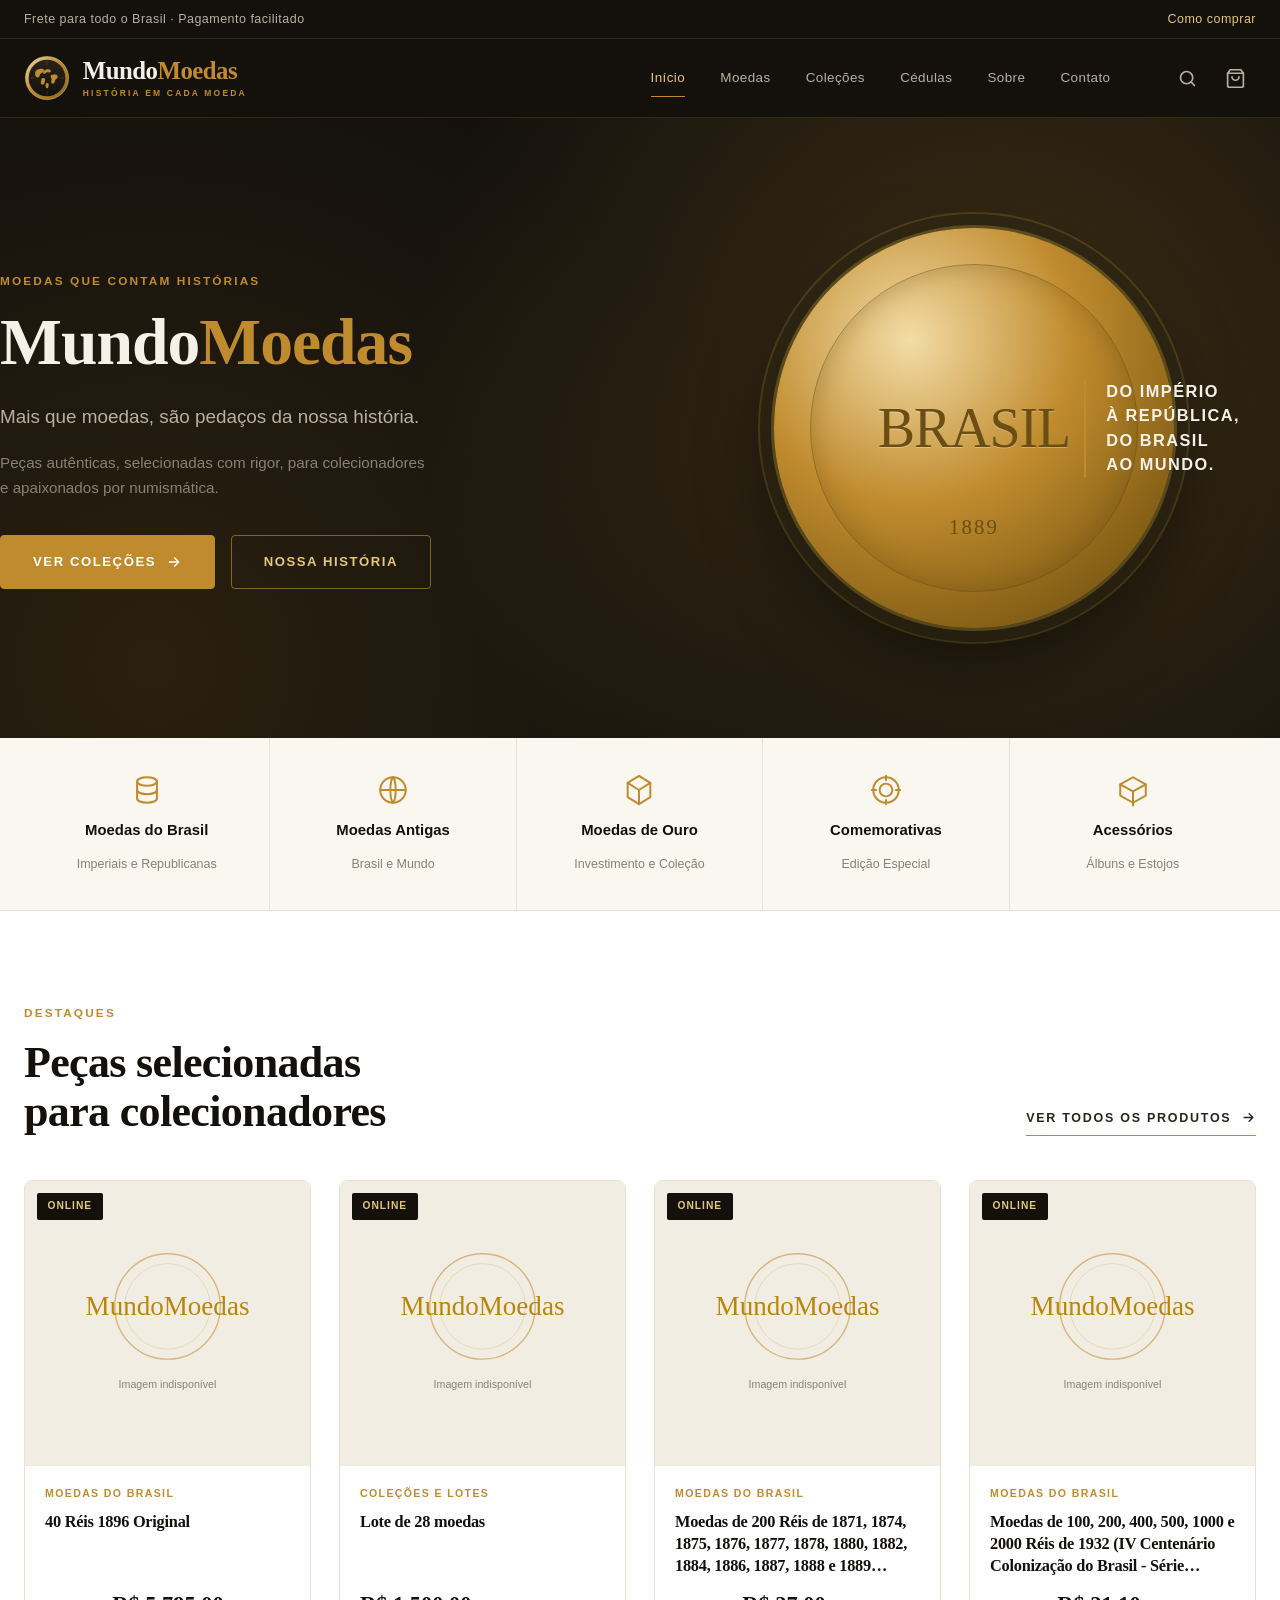
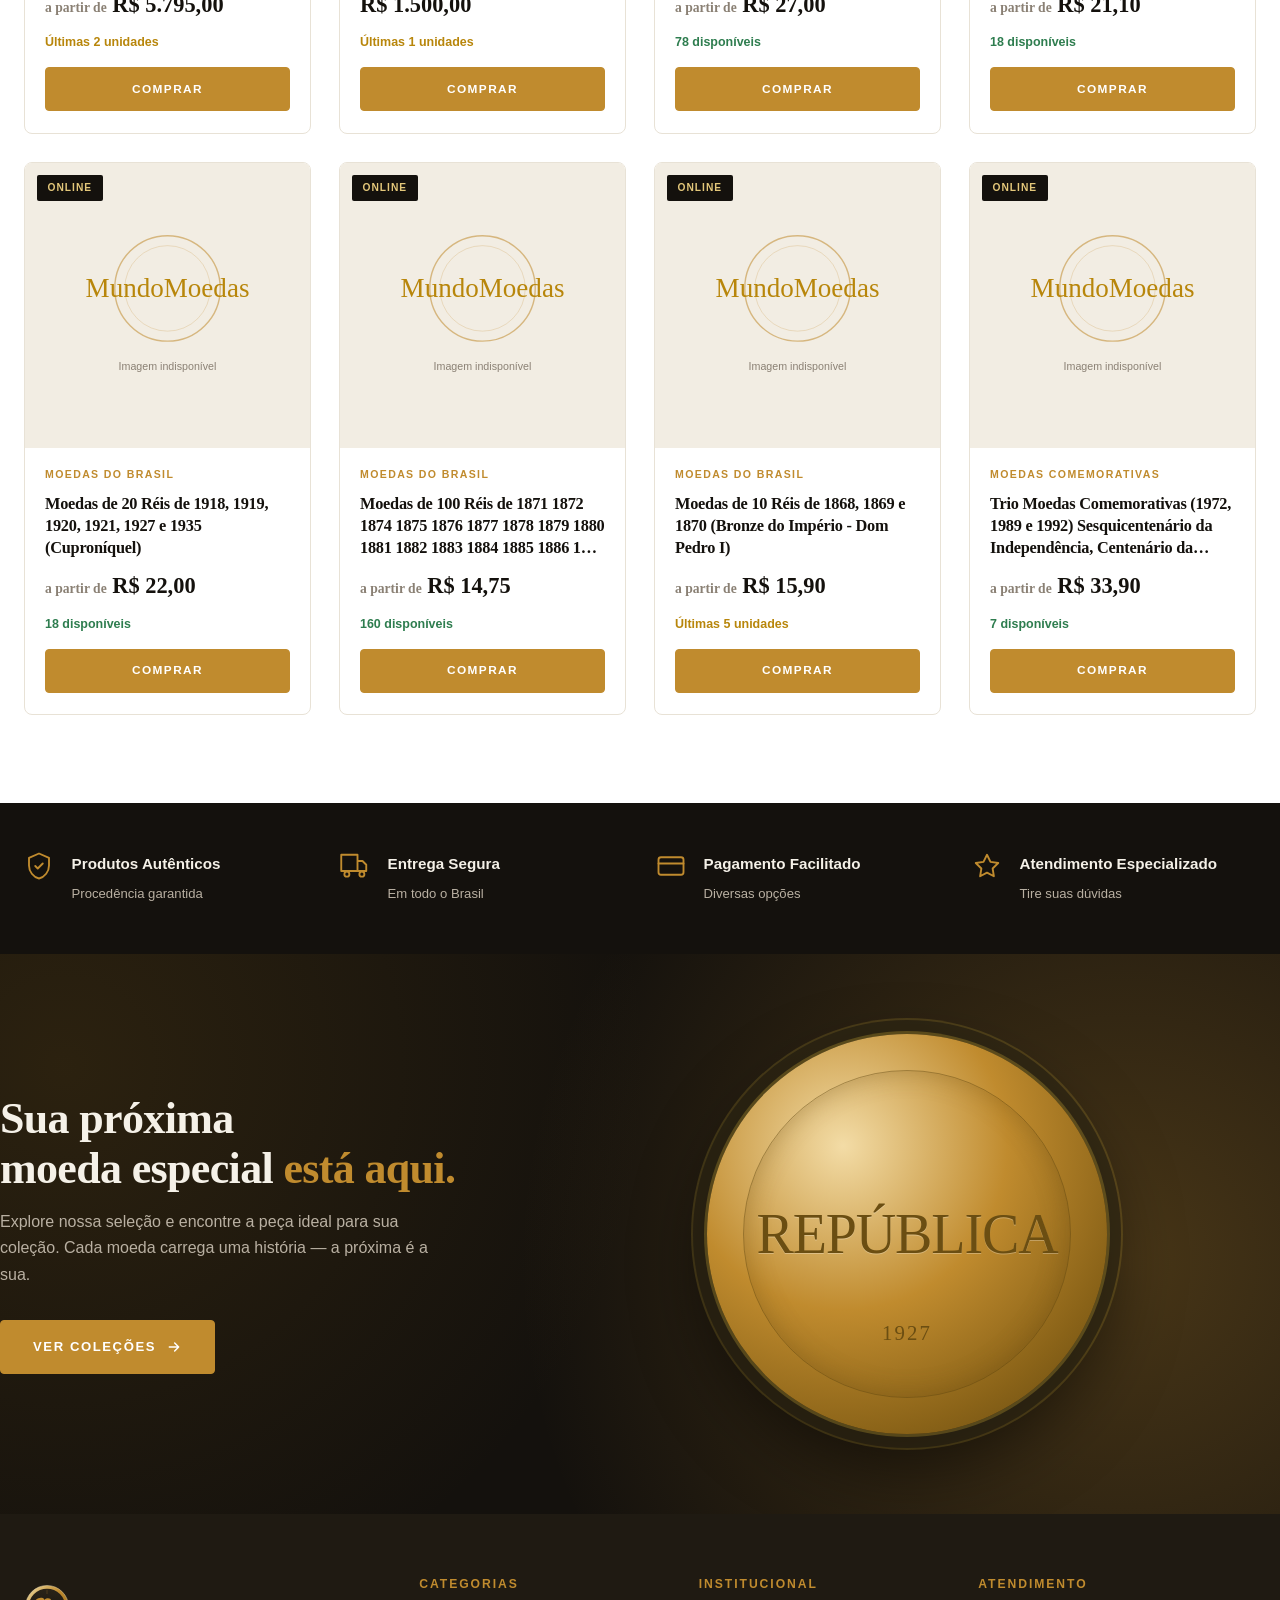
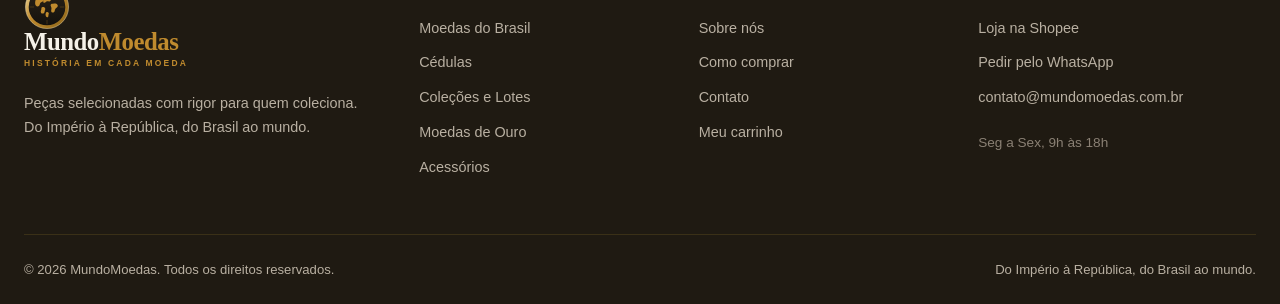
==== commit 6a1c86d1: "Site 100% autossuficiente: fontes locais (self-hosted), zero dependencia externa" ====
--- a/index.html
+++ b/index.html
@@ -15,10 +15,8 @@
 <meta property="og:description" content="Mais que moedas, são pedaços da nossa história.">
 <meta property="og:image" content="https://mundomoedas.com.br/assets/images/logo.svg">
 <link rel="icon" href="assets/images/logo.svg" type="image/svg+xml">
+<link rel="stylesheet" href="css/fonts.css">
 <link rel="stylesheet" href="css/style.css">
-<link rel="preconnect" href="https://fonts.googleapis.com">
-<link rel="preconnect" href="https://fonts.gstatic.com" crossorigin>
-<link href="https://fonts.googleapis.com/css2?family=Playfair+Display:wght@400;600;700;800&family=Inter:wght@400;500;600;700&display=swap" rel="stylesheet">
 </head>
 <body>
 
--- a/css/fonts.css
+++ b/css/fonts.css
@@ -0,0 +1,22 @@
+/* ============================================================
+   MundoMoedas - Tipografia local (self-hosted)
+   Playfair Display + Inter - nenhuma dependencia externa.
+   Subsets: latin e latin-ext (portugues completo)
+   ============================================================ */
+
+@font-face{font-family:'Inter';font-style:normal;font-weight:400;font-display:swap;src:url('../fonts/Inter-400-latinext.woff2') format('woff2');unicode-range:U+0100-02BA, U+02BD-02C5, U+02C7-02CC, U+02CE-02D7, U+02DD-02FF, U+0304, U+0308, U+0329, U+1D00-1DBF, U+1E00-1E9F, U+1EF2-1EFF, U+2020, U+20A0-20AB, U+20AD-20C4, U+2113, U+2C60-2C7F, U+A720-A7FF;}
+@font-face{font-family:'Inter';font-style:normal;font-weight:400;font-display:swap;src:url('../fonts/Inter-400-latin.woff2') format('woff2');unicode-range:U+0000-00FF, U+0131, U+0152-0153, U+02BB-02BC, U+02C6, U+02DA, U+02DC, U+0304, U+0308, U+0329, U+2000-206F, U+20AC, U+2122, U+2191, U+2193, U+2212, U+2215, U+FEFF, U+FFFD;}
+@font-face{font-family:'Inter';font-style:normal;font-weight:500;font-display:swap;src:url('../fonts/Inter-500-latinext.woff2') format('woff2');unicode-range:U+0100-02BA, U+02BD-02C5, U+02C7-02CC, U+02CE-02D7, U+02DD-02FF, U+0304, U+0308, U+0329, U+1D00-1DBF, U+1E00-1E9F, U+1EF2-1EFF, U+2020, U+20A0-20AB, U+20AD-20C4, U+2113, U+2C60-2C7F, U+A720-A7FF;}
+@font-face{font-family:'Inter';font-style:normal;font-weight:500;font-display:swap;src:url('../fonts/Inter-500-latin.woff2') format('woff2');unicode-range:U+0000-00FF, U+0131, U+0152-0153, U+02BB-02BC, U+02C6, U+02DA, U+02DC, U+0304, U+0308, U+0329, U+2000-206F, U+20AC, U+2122, U+2191, U+2193, U+2212, U+2215, U+FEFF, U+FFFD;}
+@font-face{font-family:'Inter';font-style:normal;font-weight:600;font-display:swap;src:url('../fonts/Inter-600-latinext.woff2') format('woff2');unicode-range:U+0100-02BA, U+02BD-02C5, U+02C7-02CC, U+02CE-02D7, U+02DD-02FF, U+0304, U+0308, U+0329, U+1D00-1DBF, U+1E00-1E9F, U+1EF2-1EFF, U+2020, U+20A0-20AB, U+20AD-20C4, U+2113, U+2C60-2C7F, U+A720-A7FF;}
+@font-face{font-family:'Inter';font-style:normal;font-weight:600;font-display:swap;src:url('../fonts/Inter-600-latin.woff2') format('woff2');unicode-range:U+0000-00FF, U+0131, U+0152-0153, U+02BB-02BC, U+02C6, U+02DA, U+02DC, U+0304, U+0308, U+0329, U+2000-206F, U+20AC, U+2122, U+2191, U+2193, U+2212, U+2215, U+FEFF, U+FFFD;}
+@font-face{font-family:'Inter';font-style:normal;font-weight:700;font-display:swap;src:url('../fonts/Inter-700-latinext.woff2') format('woff2');unicode-range:U+0100-02BA, U+02BD-02C5, U+02C7-02CC, U+02CE-02D7, U+02DD-02FF, U+0304, U+0308, U+0329, U+1D00-1DBF, U+1E00-1E9F, U+1EF2-1EFF, U+2020, U+20A0-20AB, U+20AD-20C4, U+2113, U+2C60-2C7F, U+A720-A7FF;}
+@font-face{font-family:'Inter';font-style:normal;font-weight:700;font-display:swap;src:url('../fonts/Inter-700-latin.woff2') format('woff2');unicode-range:U+0000-00FF, U+0131, U+0152-0153, U+02BB-02BC, U+02C6, U+02DA, U+02DC, U+0304, U+0308, U+0329, U+2000-206F, U+20AC, U+2122, U+2191, U+2193, U+2212, U+2215, U+FEFF, U+FFFD;}
+@font-face{font-family:'Playfair Display';font-style:normal;font-weight:400;font-display:swap;src:url('../fonts/PlayfairDisplay-400-latinext.woff2') format('woff2');unicode-range:U+0100-02BA, U+02BD-02C5, U+02C7-02CC, U+02CE-02D7, U+02DD-02FF, U+0304, U+0308, U+0329, U+1D00-1DBF, U+1E00-1E9F, U+1EF2-1EFF, U+2020, U+20A0-20AB, U+20AD-20C4, U+2113, U+2C60-2C7F, U+A720-A7FF;}
+@font-face{font-family:'Playfair Display';font-style:normal;font-weight:400;font-display:swap;src:url('../fonts/PlayfairDisplay-400-latin.woff2') format('woff2');unicode-range:U+0000-00FF, U+0131, U+0152-0153, U+02BB-02BC, U+02C6, U+02DA, U+02DC, U+0304, U+0308, U+0329, U+2000-206F, U+20AC, U+2122, U+2191, U+2193, U+2212, U+2215, U+FEFF, U+FFFD;}
+@font-face{font-family:'Playfair Display';font-style:normal;font-weight:600;font-display:swap;src:url('../fonts/PlayfairDisplay-600-latinext.woff2') format('woff2');unicode-range:U+0100-02BA, U+02BD-02C5, U+02C7-02CC, U+02CE-02D7, U+02DD-02FF, U+0304, U+0308, U+0329, U+1D00-1DBF, U+1E00-1E9F, U+1EF2-1EFF, U+2020, U+20A0-20AB, U+20AD-20C4, U+2113, U+2C60-2C7F, U+A720-A7FF;}
+@font-face{font-family:'Playfair Display';font-style:normal;font-weight:600;font-display:swap;src:url('../fonts/PlayfairDisplay-600-latin.woff2') format('woff2');unicode-range:U+0000-00FF, U+0131, U+0152-0153, U+02BB-02BC, U+02C6, U+02DA, U+02DC, U+0304, U+0308, U+0329, U+2000-206F, U+20AC, U+2122, U+2191, U+2193, U+2212, U+2215, U+FEFF, U+FFFD;}
+@font-face{font-family:'Playfair Display';font-style:normal;font-weight:700;font-display:swap;src:url('../fonts/PlayfairDisplay-700-latinext.woff2') format('woff2');unicode-range:U+0100-02BA, U+02BD-02C5, U+02C7-02CC, U+02CE-02D7, U+02DD-02FF, U+0304, U+0308, U+0329, U+1D00-1DBF, U+1E00-1E9F, U+1EF2-1EFF, U+2020, U+20A0-20AB, U+20AD-20C4, U+2113, U+2C60-2C7F, U+A720-A7FF;}
+@font-face{font-family:'Playfair Display';font-style:normal;font-weight:700;font-display:swap;src:url('../fonts/PlayfairDisplay-700-latin.woff2') format('woff2');unicode-range:U+0000-00FF, U+0131, U+0152-0153, U+02BB-02BC, U+02C6, U+02DA, U+02DC, U+0304, U+0308, U+0329, U+2000-206F, U+20AC, U+2122, U+2191, U+2193, U+2212, U+2215, U+FEFF, U+FFFD;}
+@font-face{font-family:'Playfair Display';font-style:normal;font-weight:800;font-display:swap;src:url('../fonts/PlayfairDisplay-800-latinext.woff2') format('woff2');unicode-range:U+0100-02BA, U+02BD-02C5, U+02C7-02CC, U+02CE-02D7, U+02DD-02FF, U+0304, U+0308, U+0329, U+1D00-1DBF, U+1E00-1E9F, U+1EF2-1EFF, U+2020, U+20A0-20AB, U+20AD-20C4, U+2113, U+2C60-2C7F, U+A720-A7FF;}
+@font-face{font-family:'Playfair Display';font-style:normal;font-weight:800;font-display:swap;src:url('../fonts/PlayfairDisplay-800-latin.woff2') format('woff2');unicode-range:U+0000-00FF, U+0131, U+0152-0153, U+02BB-02BC, U+02C6, U+02DA, U+02DC, U+0304, U+0308, U+0329, U+2000-206F, U+20AC, U+2122, U+2191, U+2193, U+2212, U+2215, U+FEFF, U+FFFD;}
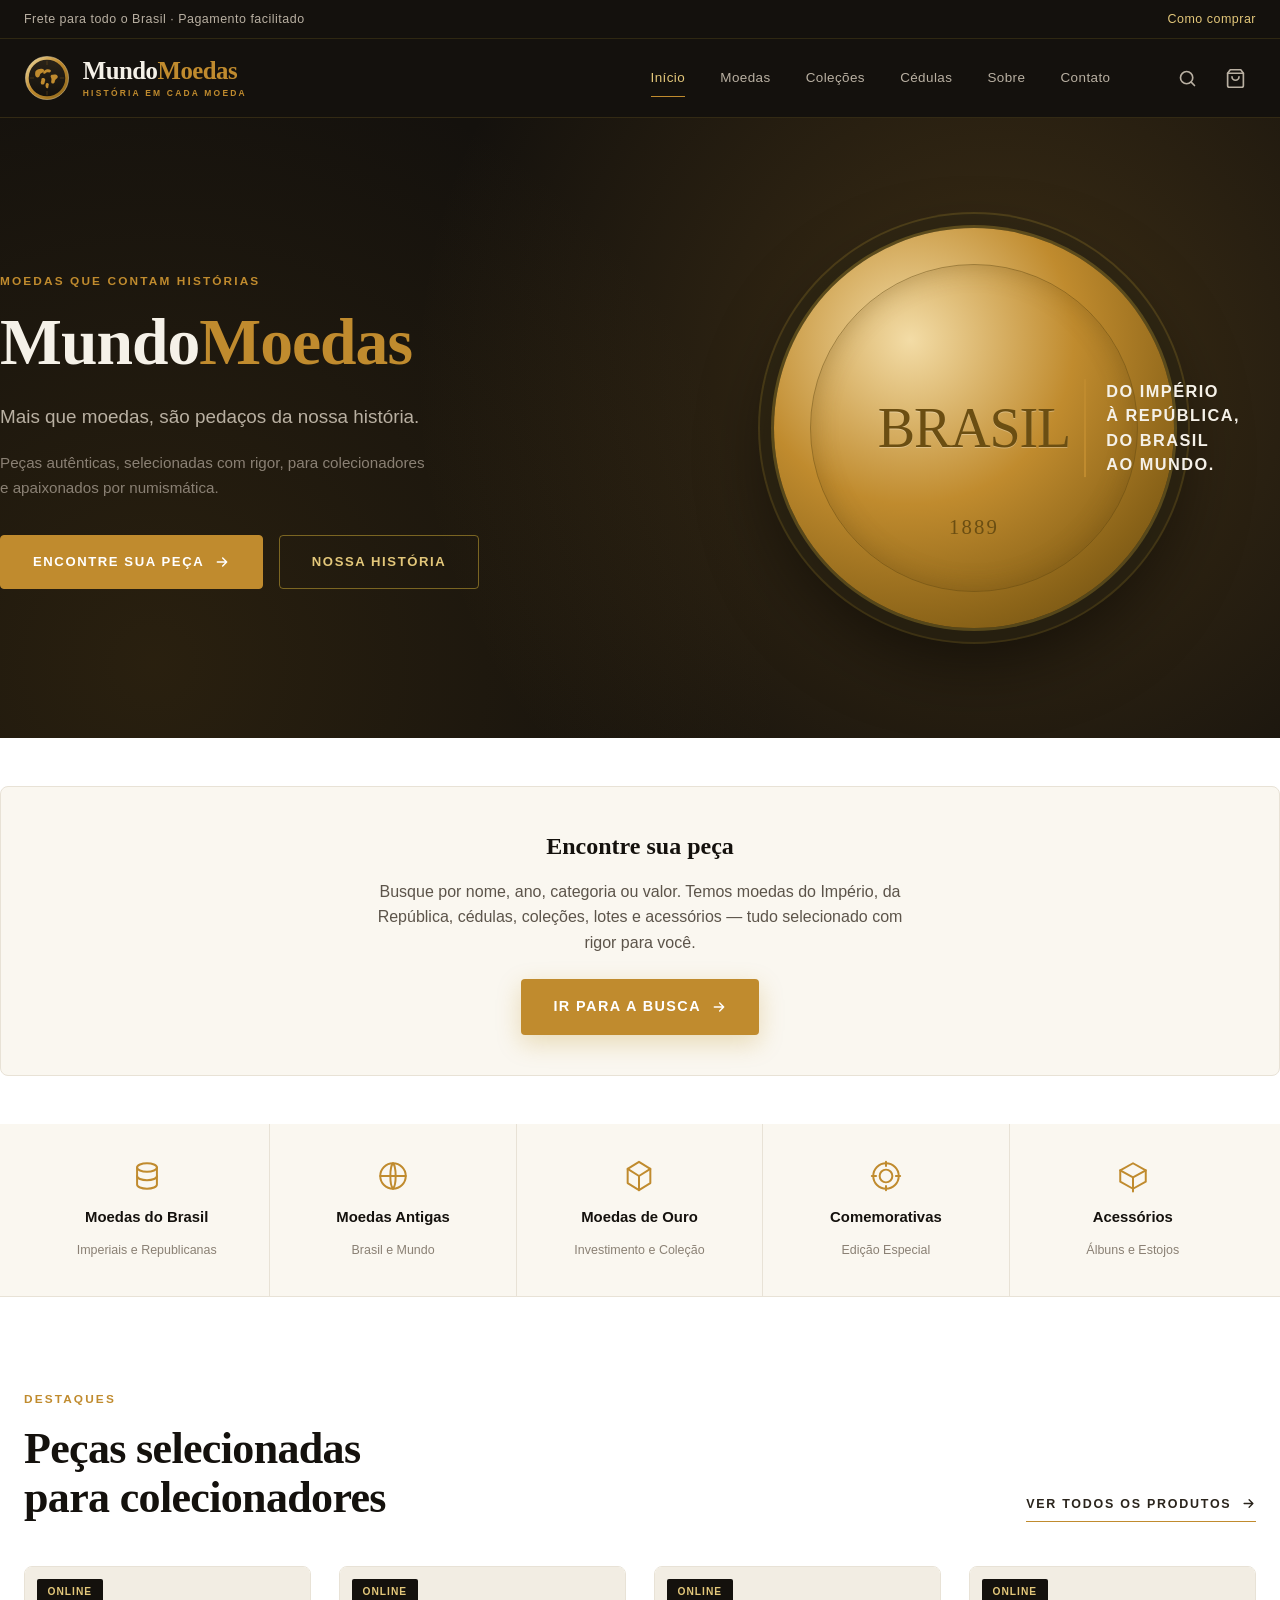
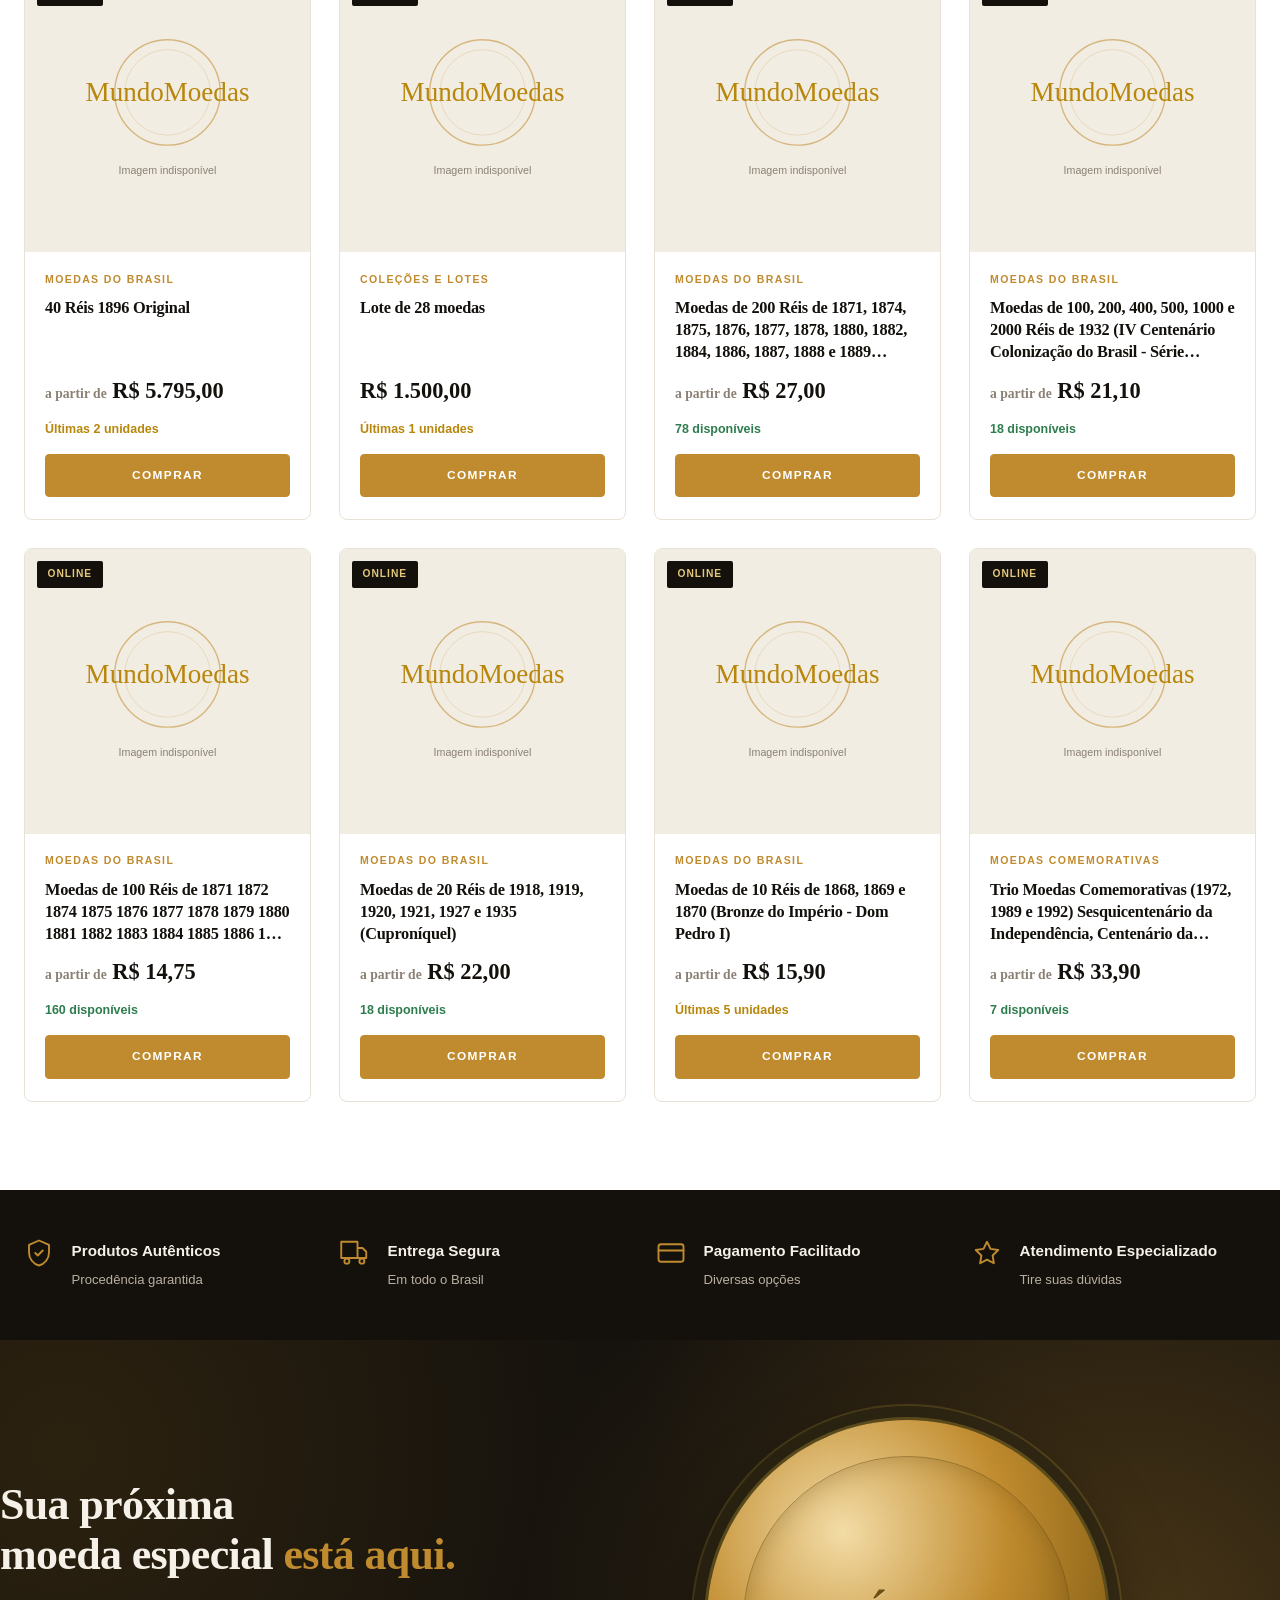
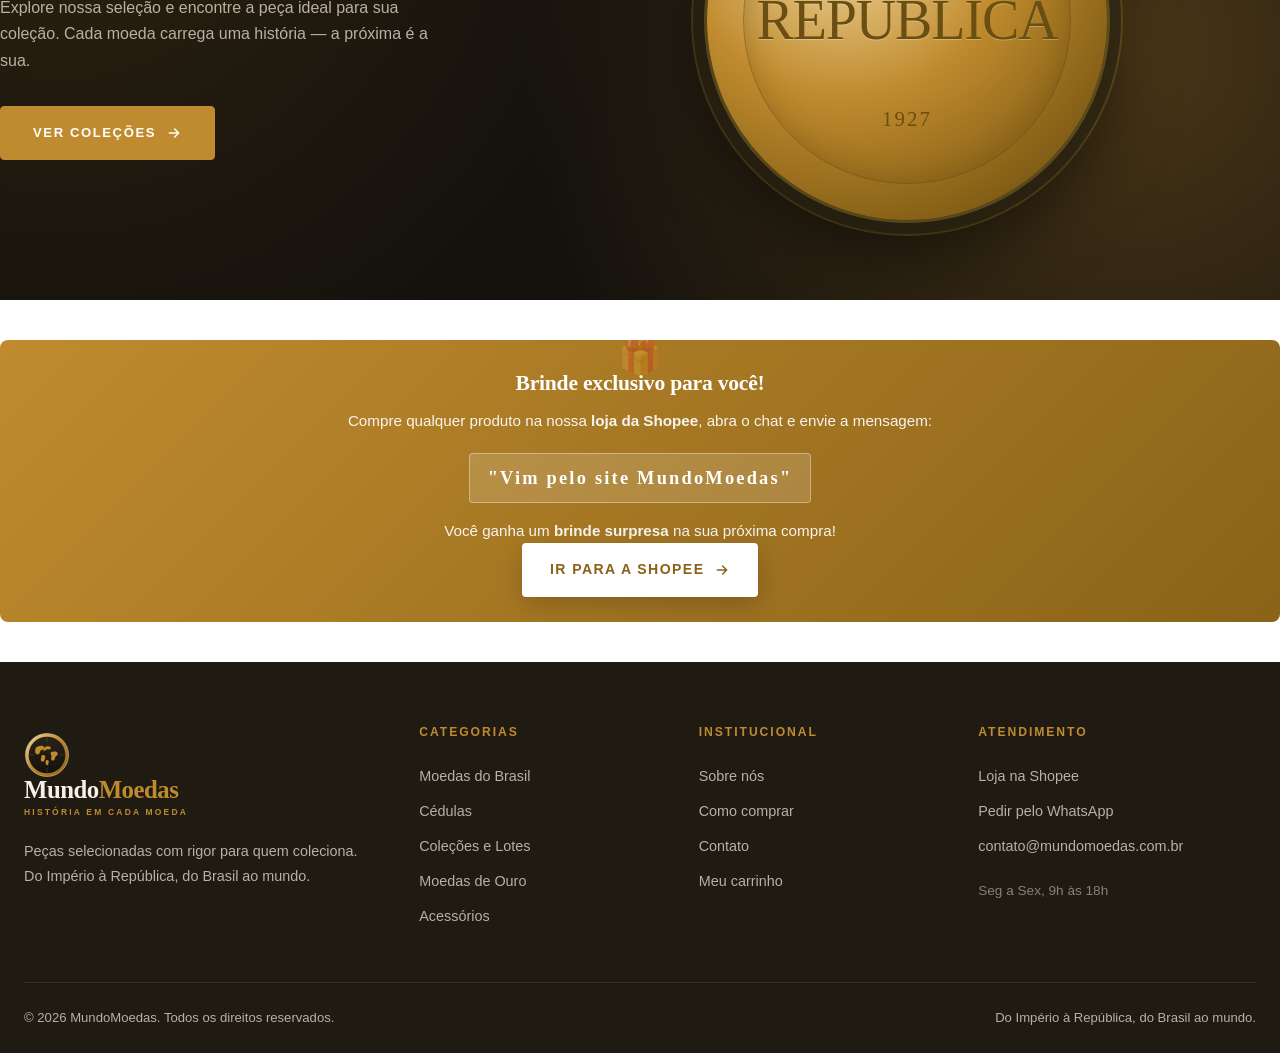
==== commit ce170467: "Melhorias: versão mobile, busca em destaque, link direto Shopee, banner brinde, catálogo sincronizad" ====
--- a/index.html
+++ b/index.html
@@ -79,7 +79,7 @@
       <p class="hero__note">Peças autênticas, selecionadas com rigor, para colecionadores e apaixonados por numismática.</p>
       <div class="hero__cta">
         <a href="catalogo.html" class="btn btn--gold">
-          Ver coleções
+          Encontre sua peça
           <svg width="16" height="16" viewBox="0 0 24 24" fill="none" stroke="currentColor" stroke-width="2.2" stroke-linecap="round" stroke-linejoin="round"><path d="M5 12h14M13 6l6 6-6 6"/></svg>
         </a>
         <a href="sobre.html" class="btn btn--ghost-light">Nossa história</a>
@@ -97,6 +97,21 @@
   <aside class="hero__aside">
     <p>Do Império<br>à República,<br>do Brasil<br>ao mundo.</p>
   </aside>
+</section>
+
+<!-- ============ DESTAQUE BUSCA ============ -->
+<section class="busca-destaque">
+  <div class="wrap">
+    <div class="busca-destaque__title">Encontre sua peça</div>
+    <div class="busca-destaque__txt">
+      Busque por nome, ano, categoria ou valor. Temos moedas do Império, da República,
+      cédulas, coleções, lotes e acessórios — tudo selecionado com rigor para você.
+    </div>
+    <a href="catalogo.html" class="busca-destaque__btn">
+      Ir para a busca
+      <svg width="16" height="16" viewBox="0 0 24 24" fill="none" stroke="currentColor" stroke-width="2.2" stroke-linecap="round" stroke-linejoin="round"><path d="M5 12h14M13 6l6 6-6 6"/></svg>
+    </a>
+  </div>
 </section>
 
 <!-- ============ CATEGORIAS ============ -->
@@ -191,6 +206,24 @@
         <span class="hero__coin-yr">1927</span>
       </div>
     </div>
+  </div>
+</section>
+
+<!-- ============ BANNER PROMOCIONAL SHOPEE ============ -->
+<section class="promo-banner">
+  <div class="wrap">
+    <div class="promo-banner__title">Brinde exclusivo para você!</div>
+    <div class="promo-banner__txt">
+      Compre qualquer produto na nossa <strong>loja da Shopee</strong>, abra o chat e envie a mensagem:
+    </div>
+    <div class="promo-banner__code">"Vim pelo site MundoMoedas"</div>
+    <div class="promo-banner__txt" style="margin-bottom:0;">
+      Você ganha um <strong>brinde surpresa</strong> na sua próxima compra!
+    </div>
+    <a href="https://shopee.com.br/shop/486896133" class="promo-banner__btn" target="_blank" rel="noopener">
+      Ir para a Shopee
+      <svg viewBox="0 0 24 24" fill="none" stroke="currentColor" stroke-width="2.2" stroke-linecap="round" stroke-linejoin="round"><path d="M5 12h14M13 6l6 6-6 6"/></svg>
+    </a>
   </div>
 </section>
 
--- a/css/style.css
+++ b/css/style.css
@@ -821,4 +821,162 @@
 
 @media (max-width: 520px) {
   .toast { right: 1rem; left: 1rem; bottom: 1rem; max-width: none; }
+}
+
+/* ---------- Detecção mobile / body classes ---------- */
+body.is-mobile { touch-action: manipulation; }
+
+/* ---------- Banner promocional Shopee ---------- */
+.promo-banner {
+  background: linear-gradient(135deg, var(--gold-main) 0%, var(--bronze) 100%);
+  color: var(--white);
+  padding: 1.6rem 1.5rem;
+  border-radius: var(--radius-lg);
+  margin: 2.5rem 0;
+  text-align: center;
+  position: relative;
+  overflow: hidden;
+}
+.promo-banner::before {
+  content: '🎁';
+  position: absolute;
+  top: -12px; left: 50%;
+  transform: translateX(-50%);
+  font-size: 2.2rem;
+  opacity: .25;
+}
+.promo-banner__title {
+  font-family: var(--font-display);
+  font-size: 1.35rem;
+  font-weight: 700;
+  margin-bottom: .5rem;
+  letter-spacing: -.01em;
+}
+.promo-banner__txt {
+  font-size: .95rem;
+  color: rgba(255,255,255,.92);
+  line-height: 1.6;
+  margin-bottom: 1.2rem;
+  max-width: 42rem;
+  margin-inline: auto;
+}
+.promo-banner__code {
+  display: inline-block;
+  font-family: var(--font-display);
+  font-size: 1.15rem;
+  font-weight: 700;
+  letter-spacing: .12em;
+  background: rgba(255,255,255,.15);
+  padding: .55rem 1.1rem;
+  border-radius: var(--radius);
+  border: 1px solid rgba(255,255,255,.35);
+  margin-bottom: 1rem;
+}
+.promo-banner__btn {
+  display: inline-flex;
+  align-items: center;
+  gap: .6rem;
+  background: var(--white);
+  color: var(--bronze);
+  padding: .95rem 1.75rem;
+  border-radius: var(--radius);
+  font-weight: 800;
+  font-size: .88rem;
+  letter-spacing: .1em;
+  text-transform: uppercase;
+  box-shadow: 0 8px 24px rgba(0,0,0,.18);
+  transition: transform .2s, box-shadow .2s;
+}
+.promo-banner__btn:hover {
+  transform: translateY(-2px);
+  box-shadow: 0 12px 30px rgba(0,0,0,.22);
+}
+.promo-banner__btn svg { width: 16px; height: 16px; }
+
+@media (max-width: 640px) {
+  .promo-banner { padding: 1.4rem 1.2rem; margin: 2rem 0; }
+  .promo-banner__title { font-size: 1.2rem; }
+  .promo-banner__txt { font-size: .9rem; }
+  .promo-banner__btn { width: 100%; justify-content: center; padding: 1rem 1.5rem; }
+}
+
+/* ---------- Melhorias mobile gerais ---------- */
+@media (max-width: 640px) {
+  .hero__in { padding: 2.5rem 0; gap: 2rem; }
+  .hero__title { font-size: clamp(1.9rem, 10vw, 2.8rem); }
+  .hero__sub { font-size: 1.05rem; max-width: 100%; }
+  .hero__cta { flex-direction: column; align-items: stretch; }
+  .hero__cta .btn { width: 100%; justify-content: center; }
+  .hero__coin { width: min(200px, 70%); }
+  .hero__aside { display: none; }
+
+  .catbar__grid { grid-template-columns: 1fr; }
+  .catbar__item { border-right: none; border-bottom: 1px solid var(--border); }
+  .catbar__item:last-child { border-bottom: none; }
+
+  .controls { grid-template-columns: 1fr; gap: .7rem; padding: .9rem 1rem; }
+  .field input, .field select { padding: .7rem .95rem; font-size: .9rem; }
+
+  .footer__grid { grid-template-columns: 1fr; gap: 2rem; }
+  .footer h4 { margin-top: 1.5rem; }
+
+  .prod { gap: 2rem; }
+  .prod__price { font-size: 2rem; }
+  .var-opts { max-height: 260px; }
+  .desc { max-height: 240px; }
+
+  .sechead { flex-direction: column; align-items: flex-start; gap: 1rem; }
+  .link-more { align-self: flex-start; }
+}
+
+/* ---------- Destaque busca na home ---------- */
+.busca-destaque {
+  background: var(--cream);
+  border: 1px solid var(--border);
+  border-radius: var(--radius-lg);
+  padding: 2.5rem 2rem;
+  margin: 3rem 0;
+  text-align: center;
+}
+.busca-destaque__title {
+  font-family: var(--font-display);
+  font-size: 1.5rem;
+  font-weight: 700;
+  color: var(--ink);
+  margin-bottom: .75rem;
+}
+.busca-destaque__txt {
+  color: var(--text-soft);
+  font-size: 1rem;
+  line-height: 1.6;
+  margin-bottom: 1.5rem;
+  max-width: 34rem;
+  margin-inline: auto;
+}
+.busca-destaque__btn {
+  display: inline-flex;
+  align-items: center;
+  gap: .6rem;
+  background: var(--gold-main);
+  color: var(--white);
+  padding: 1rem 2rem;
+  border-radius: var(--radius);
+  font-weight: 800;
+  font-size: .9rem;
+  letter-spacing: .1em;
+  text-transform: uppercase;
+  box-shadow: 0 8px 24px rgba(184,134,11,.25);
+  transition: transform .2s, box-shadow .2s;
+}
+.busca-destaque__btn:hover {
+  background: var(--bronze);
+  transform: translateY(-2px);
+  box-shadow: 0 12px 30px rgba(184,134,11,.35);
+}
+.busca-destaque__btn svg { width: 16px; height: 16px; }
+
+@media (max-width: 640px) {
+  .busca-destaque { padding: 2rem 1.5rem; margin: 2rem 0; }
+  .busca-destaque__title { font-size: 1.3rem; }
+  .busca-destaque__btn { width: 100%; justify-content: center; }
 }
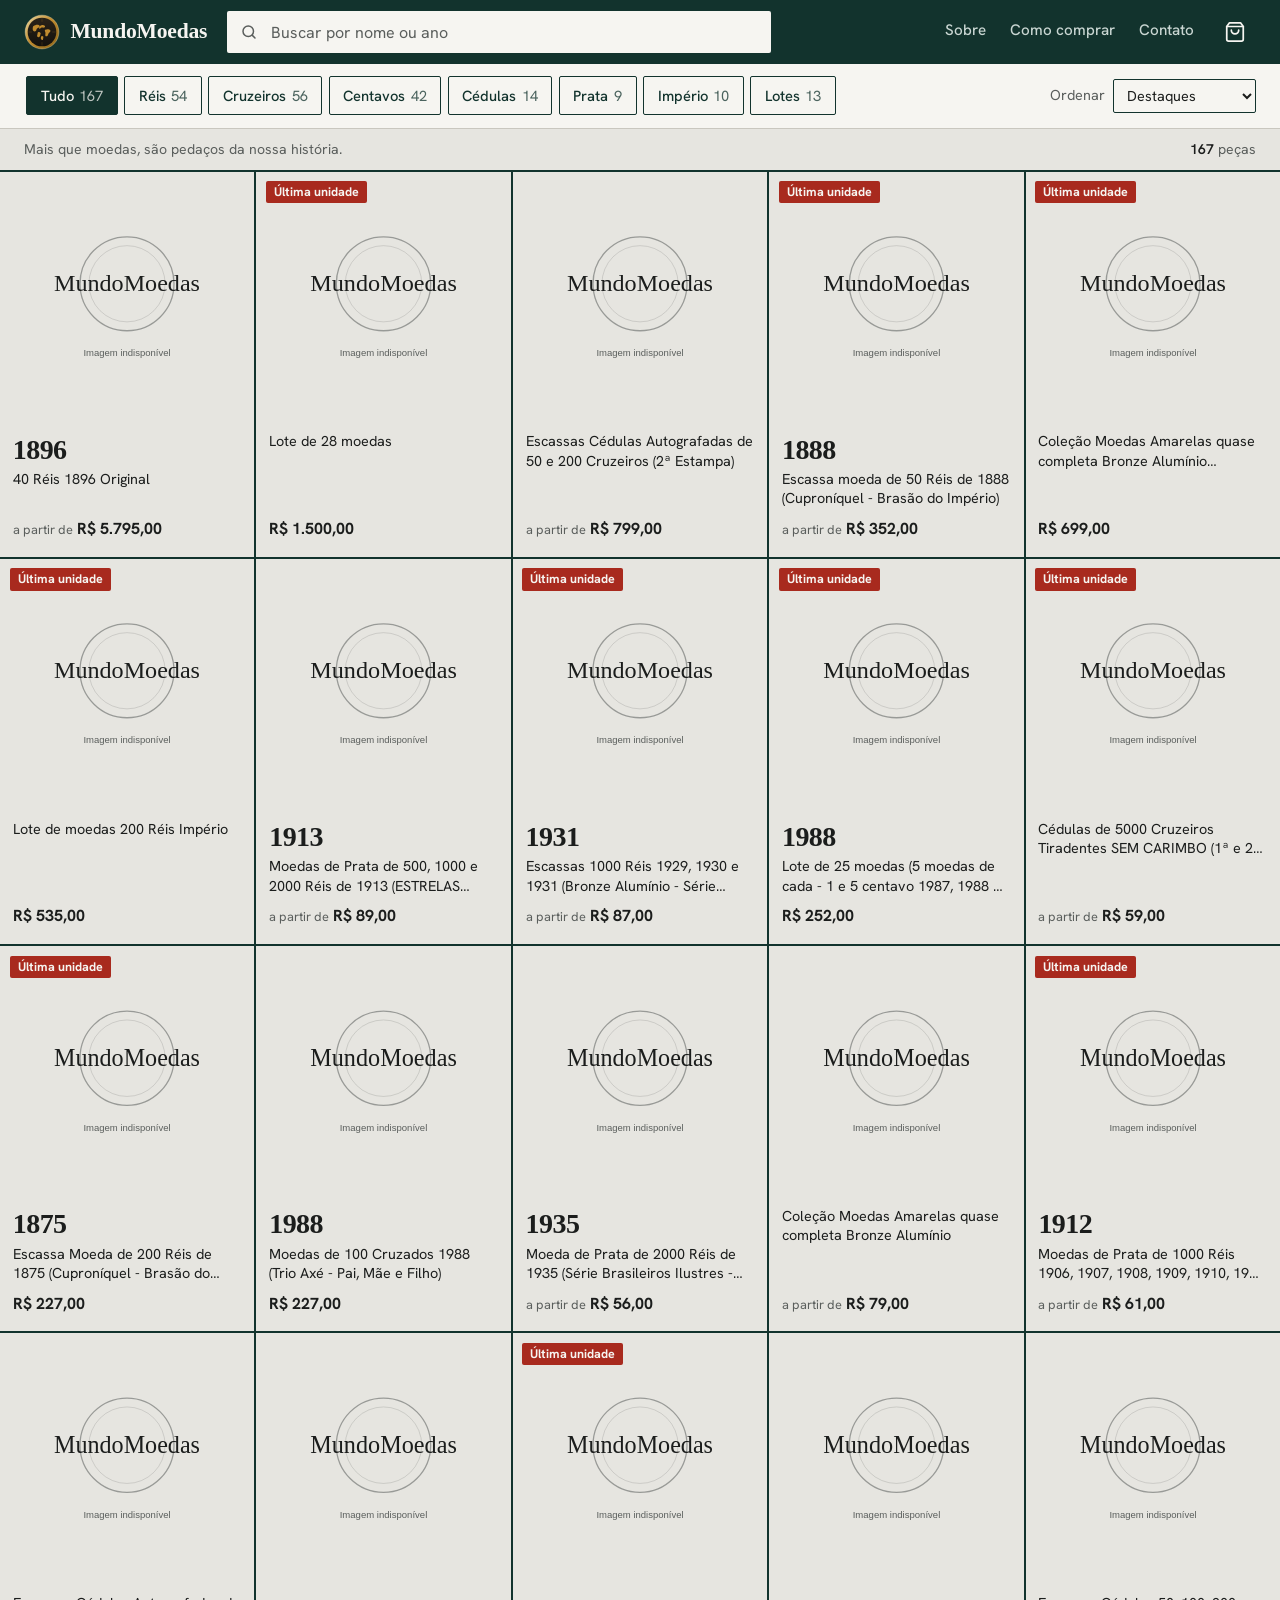
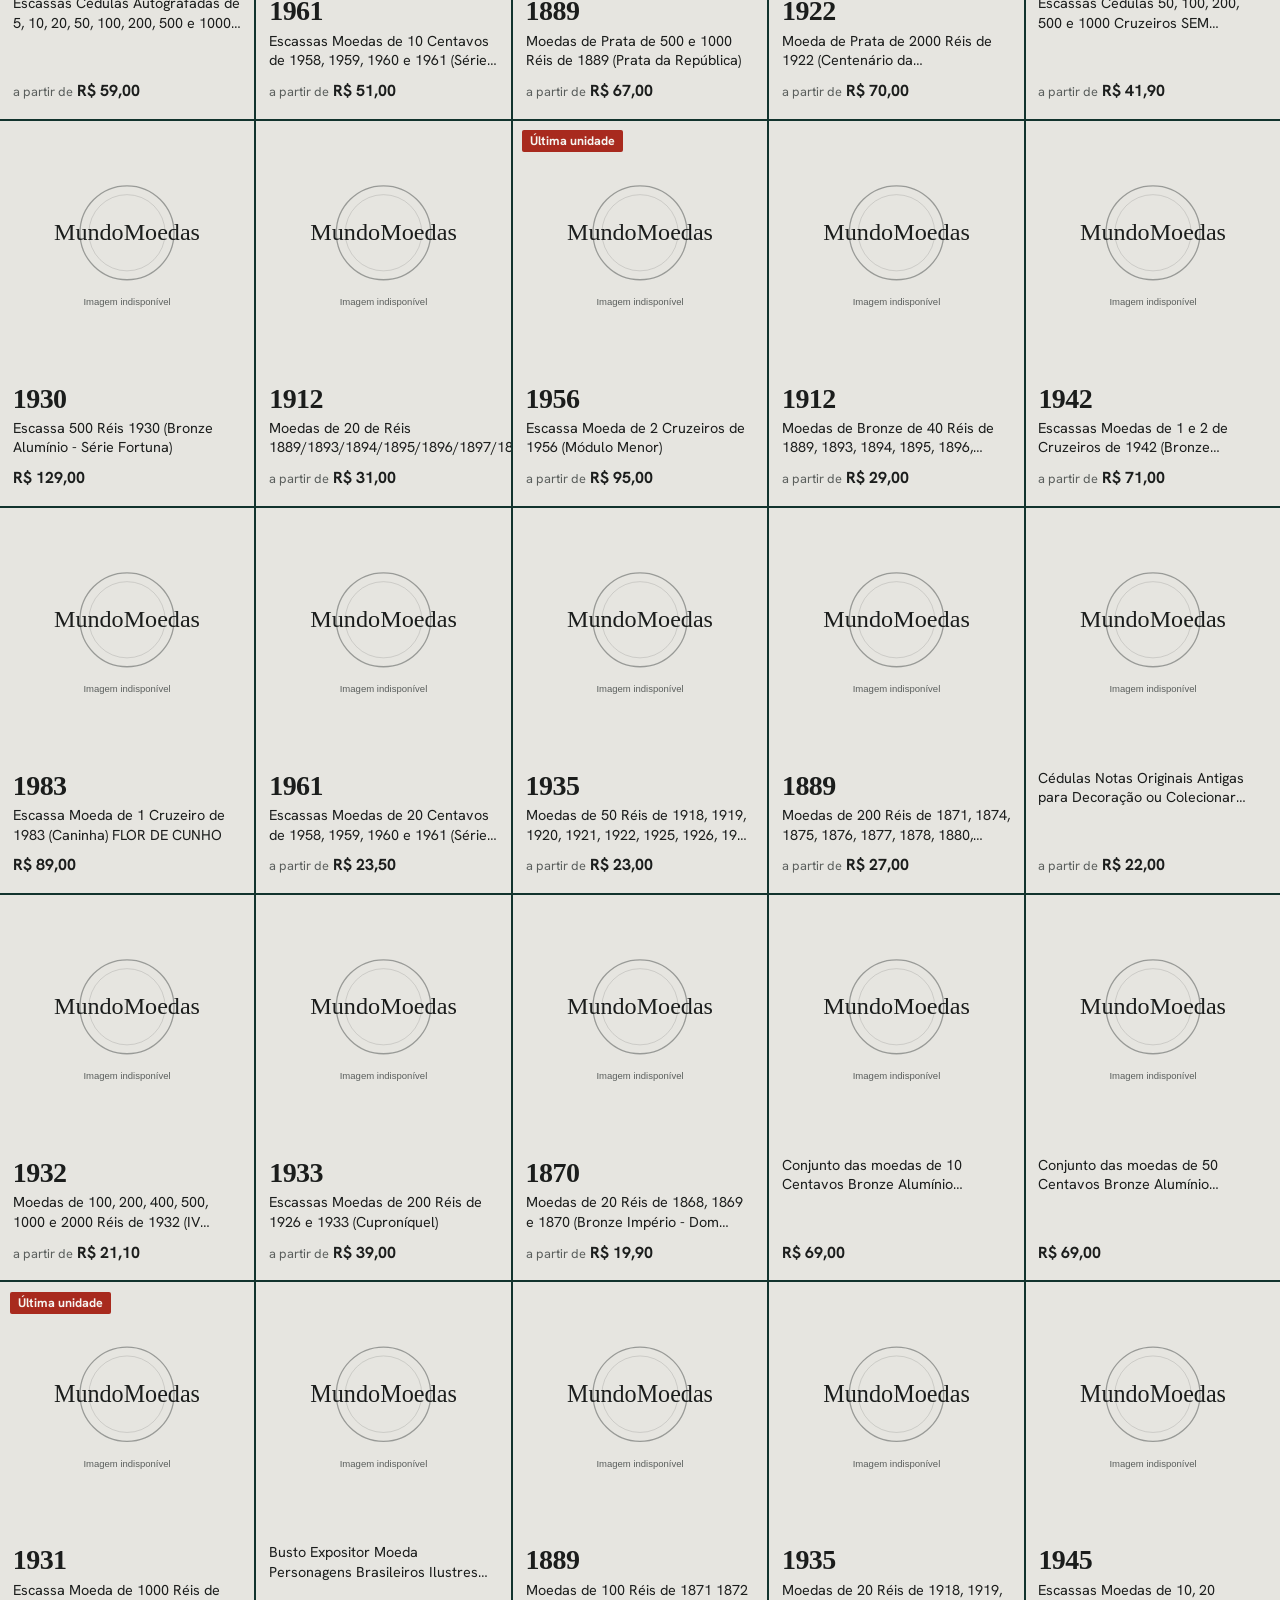
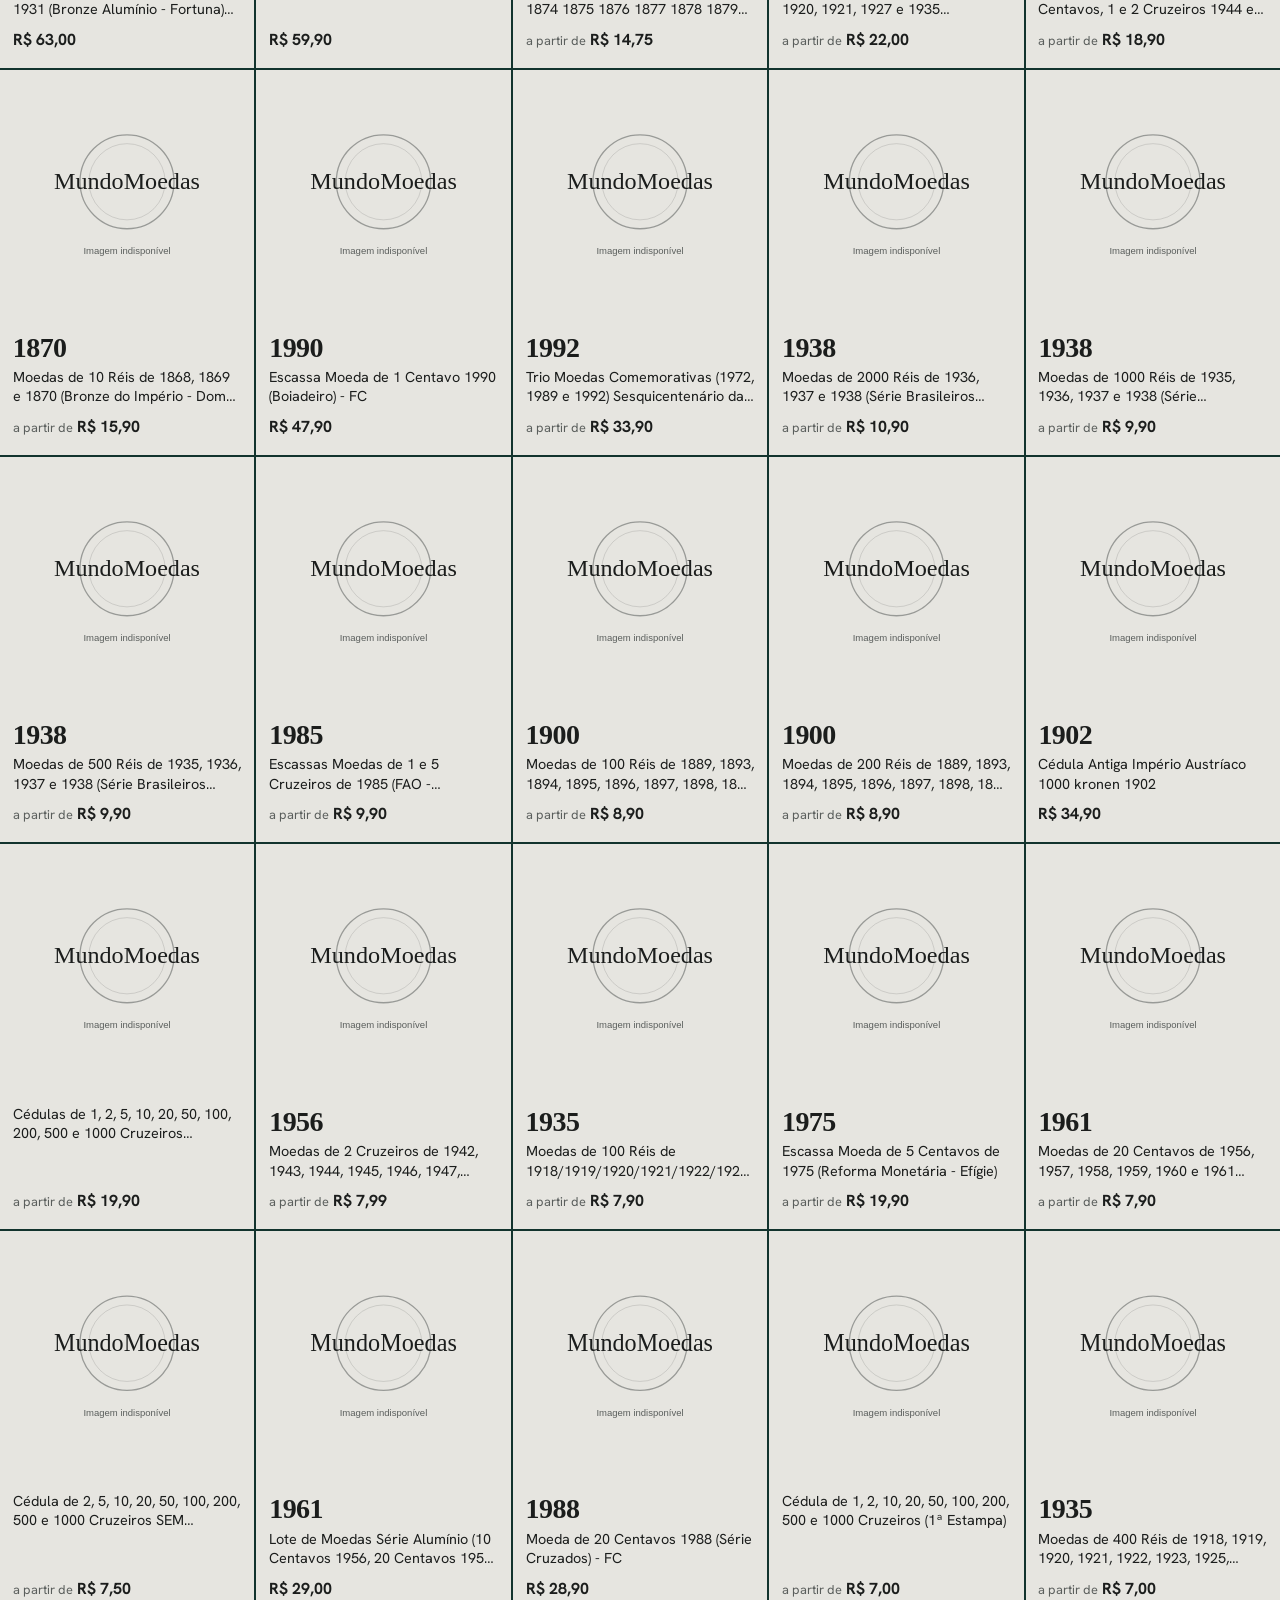
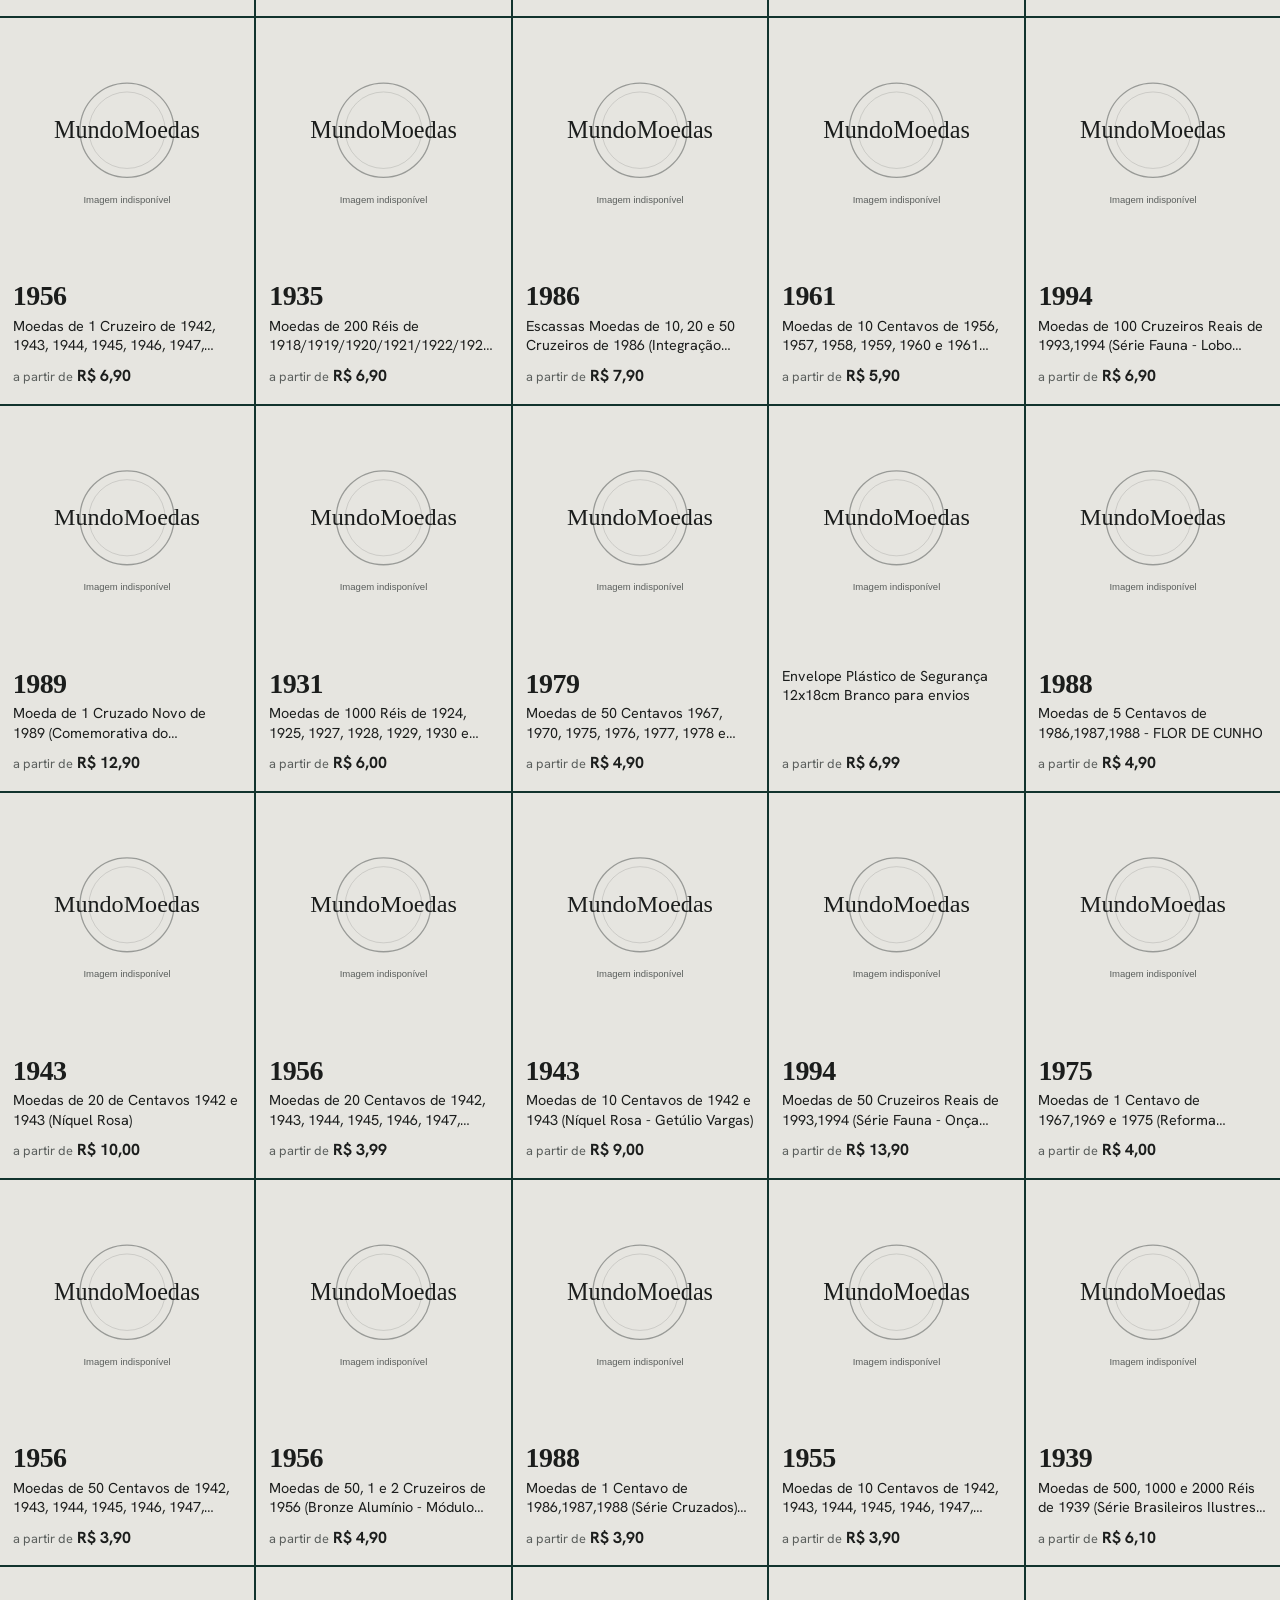
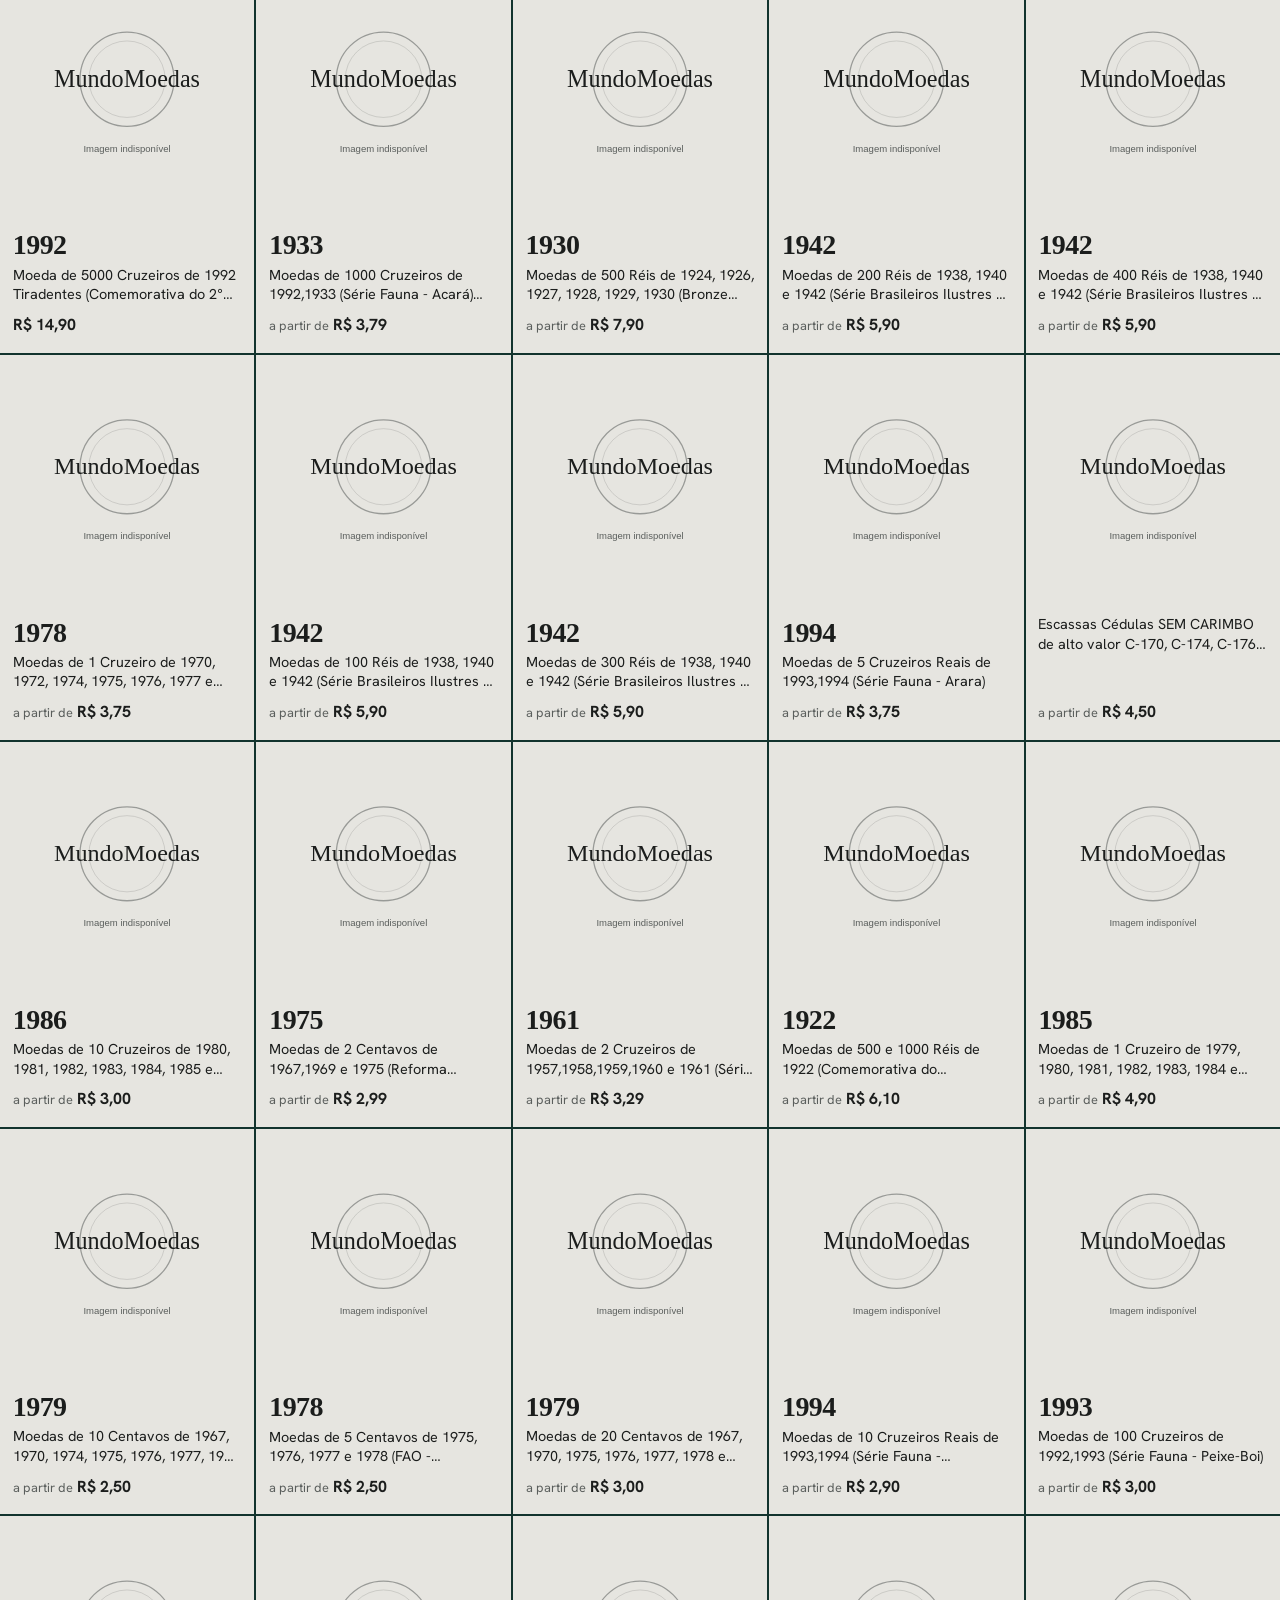
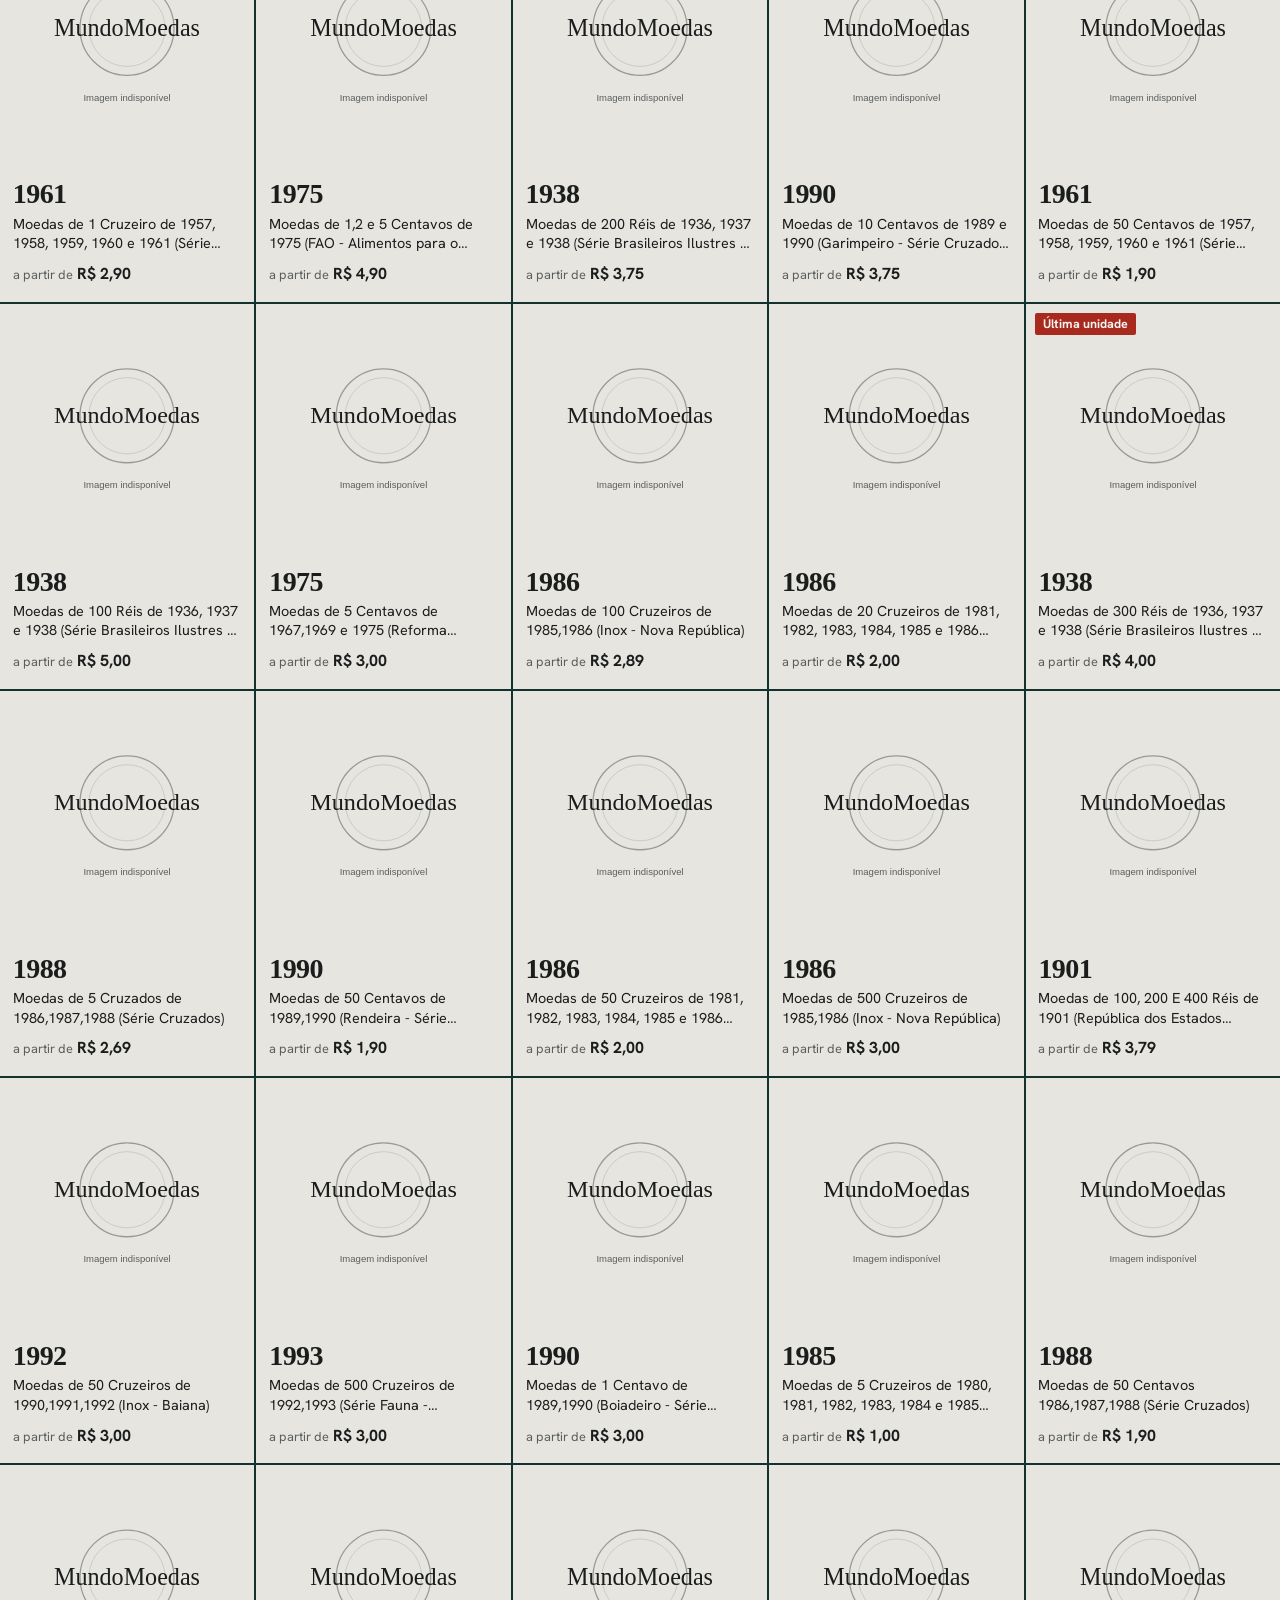
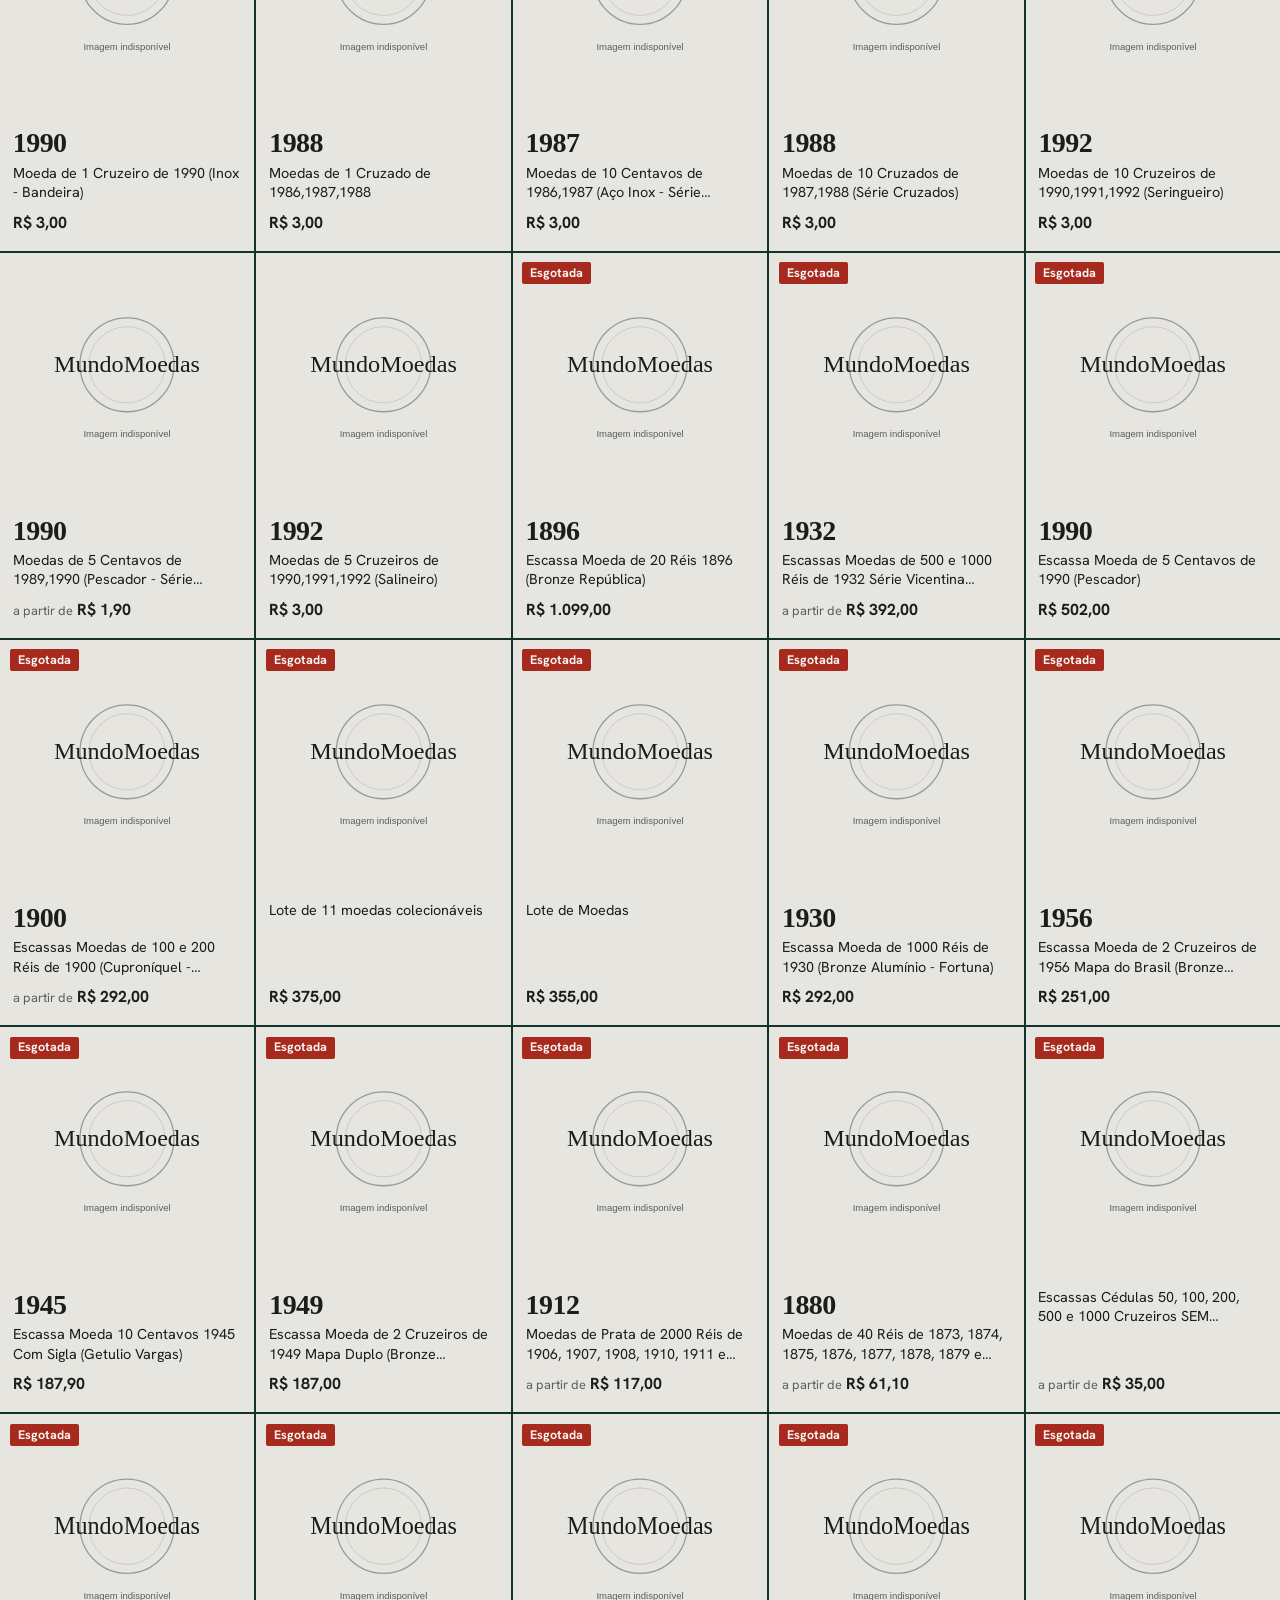
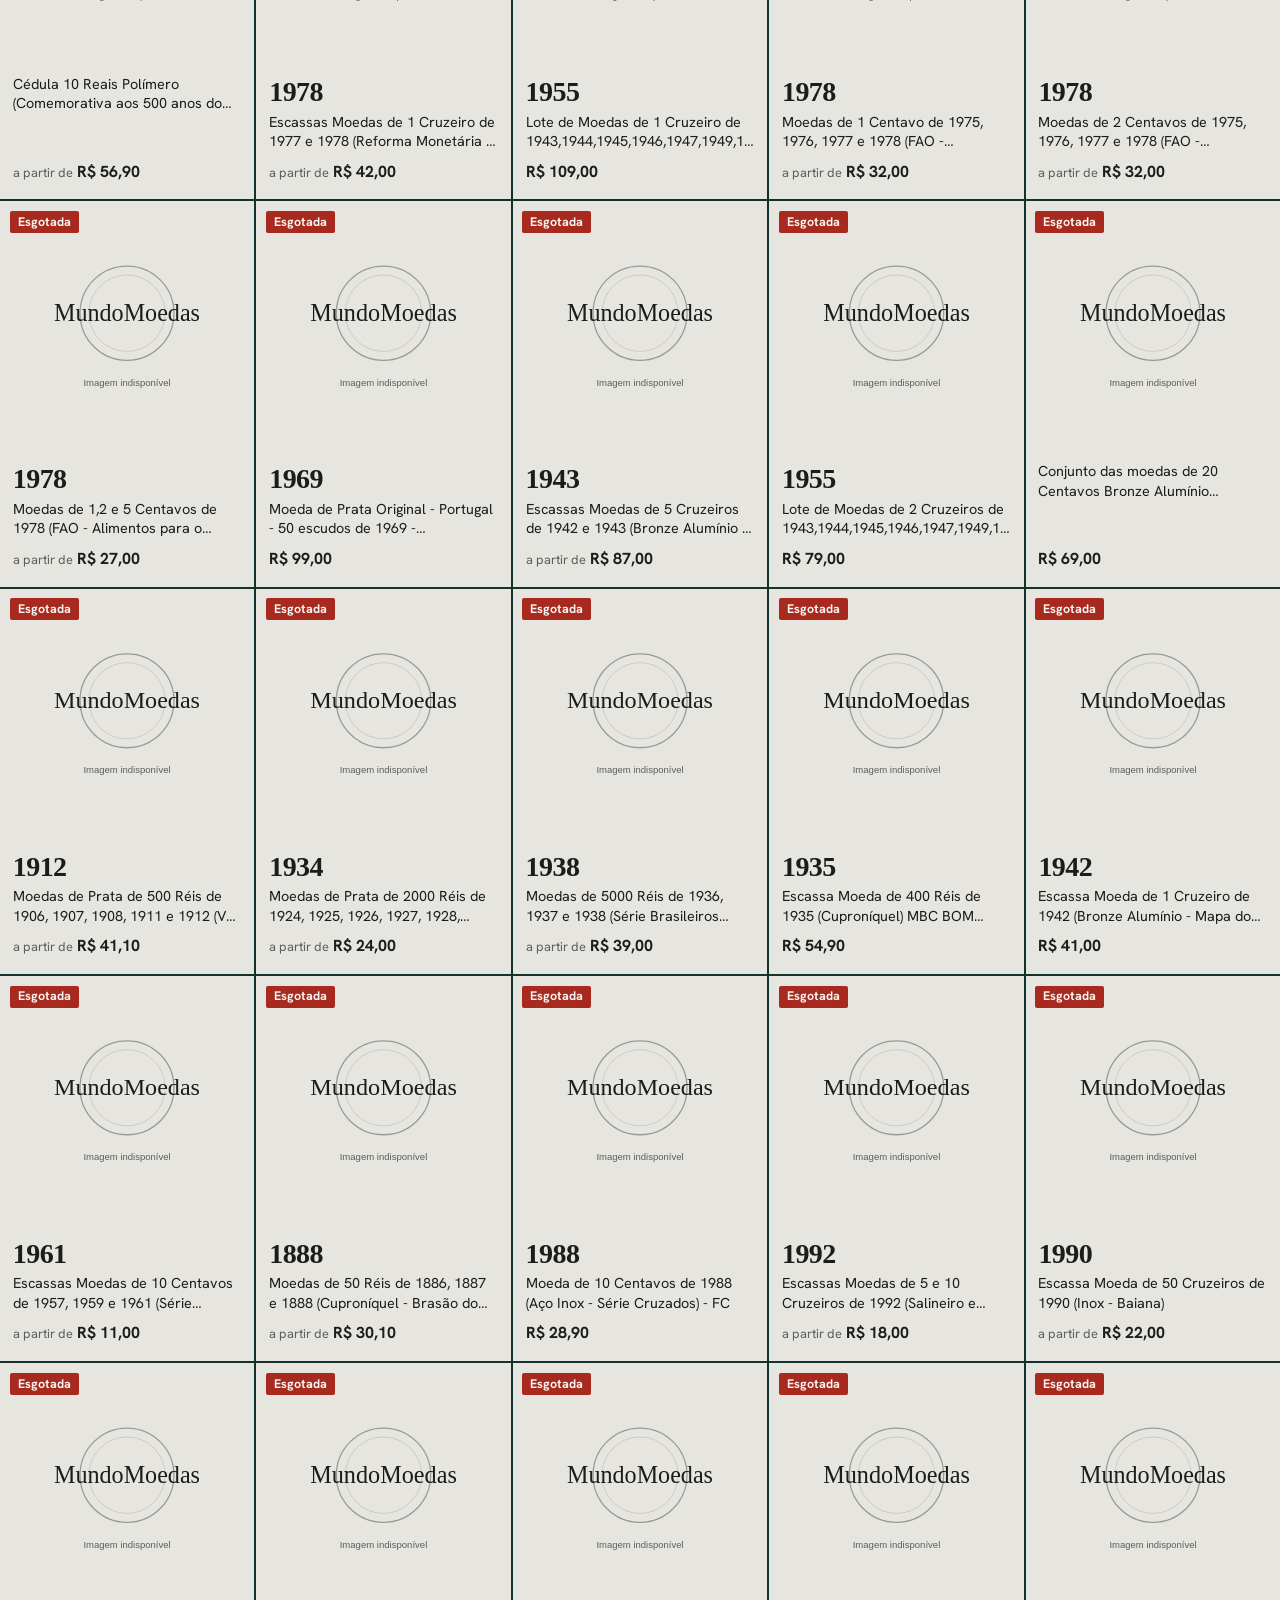
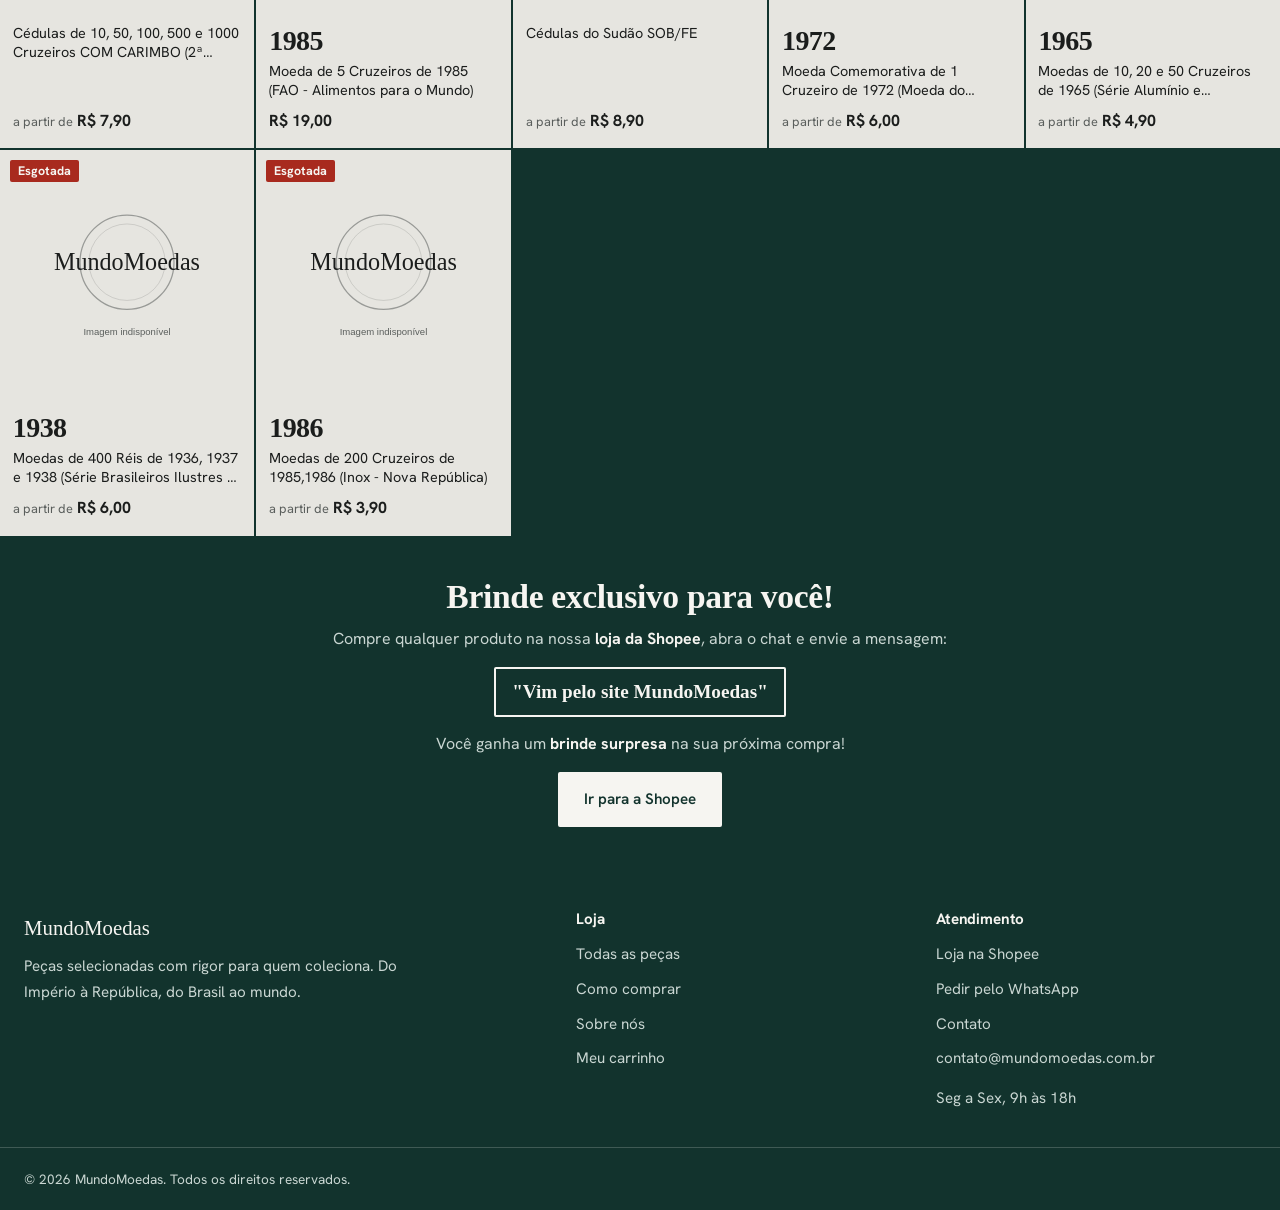
==== commit 052841c2: "feat: pagina inicial bandeja com filtros, busca e ordenacao Co-Authored-By: Claude Sonnet 5.5 <norep" ====
--- a/index.html
+++ b/index.html
@@ -3,15 +3,15 @@
 <head>
 <meta charset="UTF-8">
 <meta name="viewport" content="width=device-width, initial-scale=1.0">
-<title>MundoMoedas — Moedas Antigas do Brasil, Cédulas e Coleções</title>
-<meta name="description" content="Mais que moedas, são pedaços da nossa história. Peças autênticas selecionadas com rigor para colecionadores e apaixonados por numismática. Império, República e Brasil.">
+<title>MundoMoedas — Moedas antigas, cédulas e lotes do Brasil e do mundo</title>
+<meta name="description" content="Moedas de réis e cruzeiros, cédulas, peças de prata e lotes, com foto real de cada peça. Escolha pelo ano e compre pela Shopee ou pelo WhatsApp.">
 <meta name="keywords" content="moedas antigas, moedas brasileiras, numismática, cédulas antigas, colecionar moedas, moedas de réis, moedas de cruzeiros, moedas império, moedas república">
 <meta name="robots" content="index, follow, max-image-preview:large">
 <link rel="canonical" href="https://mundomoedas.com.br/">
 <meta property="og:type" content="website">
 <meta property="og:locale" content="pt_BR">
 <meta property="og:site_name" content="MundoMoedas">
-<meta property="og:title" content="MundoMoedas — Moedas Antigas do Brasil">
+<meta property="og:title" content="MundoMoedas — Moedas antigas, cédulas e lotes">
 <meta property="og:description" content="Mais que moedas, são pedaços da nossa história.">
 <meta property="og:image" content="https://mundomoedas.com.br/assets/images/logo.svg">
 <link rel="icon" href="assets/images/logo.svg" type="image/svg+xml">
@@ -20,293 +20,54 @@
 </head>
 <body>
 
-<!-- ============ TOPO ============ -->
-<div class="topbar">
-  <div class="wrap topbar__in">
-    <span>Frete para todo o Brasil &middot; Pagamento facilitado</span>
-    <span><a href="como-comprar.html">Como comprar</a></span>
-  </div>
-</div>
+<header id="topo" class="header"></header>
 
-<!-- ============ HEADER ============ -->
-<header class="header">
-  <div class="wrap header__in">
-    <a href="index.html" class="logo" aria-label="MundoMoedas — página inicial">
-      <img src="assets/images/logo.svg" alt="" class="logo__mark" width="46" height="46">
-      <span class="logo__text">
-        <span class="logo__name">Mundo<span>Moedas</span></span>
-        <span class="logo__tag">História em cada moeda</span>
-      </span>
-    </a>
+<main>
+  <h1 class="sr-only">MundoMoedas: moedas antigas, cédulas e lotes</h1>
 
-    <nav class="nav" data-nav aria-label="Navegação principal">
-      <a href="index.html">Início</a>
-      <a href="catalogo.html">Moedas</a>
-      <a href="catalogo.html?cat=colecoes">Coleções</a>
-      <a href="catalogo.html?cat=cedulas">Cédulas</a>
-      <a href="sobre.html">Sobre</a>
-      <a href="contato.html">Contato</a>
-    </nav>
+  <section class="filtros" aria-label="Filtros do catálogo">
+    <div class="wrap filtros__in">
+      <div class="chips" id="chips" role="group" aria-label="Tipo de peça"></div>
+      <label class="ordem">
+        <span>Ordenar</span>
+        <select id="ordem">
+          <option value="destaques">Destaques</option>
+          <option value="menor">Menor preço</option>
+          <option value="maior">Maior preço</option>
+          <option value="antigas">Mais antigas</option>
+        </select>
+      </label>
+    </div>
+  </section>
 
-    <div class="header__actions">
-      <a href="catalogo.html" class="icon-btn" aria-label="Buscar produtos">
-        <svg viewBox="0 0 24 24" fill="none" stroke="currentColor" stroke-width="1.9" stroke-linecap="round">
-          <circle cx="11" cy="11" r="7"/><path d="m20 20-3.5-3.5"/>
-        </svg>
-      </a>
-      <a href="carrinho.html" class="icon-btn" aria-label="Carrinho">
-        <svg viewBox="0 0 24 24" fill="none" stroke="currentColor" stroke-width="1.9" stroke-linecap="round" stroke-linejoin="round">
-          <path d="M6 2 3 6v14a2 2 0 0 0 2 2h14a2 2 0 0 0 2-2V6l-3-4z"/><path d="M3 6h18"/><path d="M16 10a4 4 0 0 1-8 0"/>
-        </svg>
-        <span class="cart-count" data-cart-count hidden>0</span>
-      </a>
-      <button class="burger" data-burger aria-label="Abrir menu" aria-expanded="false">
-        <svg viewBox="0 0 24 24" fill="none" stroke="currentColor" stroke-width="2" stroke-linecap="round">
-          <path d="M3 6h18M3 12h18M3 18h18"/>
-        </svg>
-      </button>
-    </div>
-  </div>
-</header>
-
-<!-- ============ HERO ============ -->
-<section class="hero">
-  <div class="wrap hero__in">
-    <div>
-      <span class="eyebrow">Moedas que contam histórias</span>
-      <h1 class="hero__title">Mundo<span>Moedas</span></h1>
-      <p class="hero__sub">Mais que moedas, são pedaços da nossa história.</p>
-      <p class="hero__note">Peças autênticas, selecionadas com rigor, para colecionadores e apaixonados por numismática.</p>
-      <div class="hero__cta">
-        <a href="catalogo.html" class="btn btn--gold">
-          Encontre sua peça
-          <svg width="16" height="16" viewBox="0 0 24 24" fill="none" stroke="currentColor" stroke-width="2.2" stroke-linecap="round" stroke-linejoin="round"><path d="M5 12h14M13 6l6 6-6 6"/></svg>
-        </a>
-        <a href="sobre.html" class="btn btn--ghost-light">Nossa história</a>
-      </div>
-    </div>
-
-    <div class="hero__art" aria-hidden="true">
-      <div class="hero__coin">
-        <span class="hero__coin-txt">BRASIL</span>
-        <span class="hero__coin-yr">1889</span>
-      </div>
-    </div>
+  <div class="wrap lema">
+    <span>Mais que moedas, são pedaços da nossa história.</span>
+    <span id="contagem" aria-live="polite"></span>
   </div>
 
-  <aside class="hero__aside">
-    <p>Do Império<br>à República,<br>do Brasil<br>ao mundo.</p>
-  </aside>
-</section>
+  <div id="grade" aria-busy="true">
+    <div class="peca"><div class="peca__foto skeleton"></div></div>
+    <div class="peca"><div class="peca__foto skeleton"></div></div>
+    <div class="peca"><div class="peca__foto skeleton"></div></div>
+    <div class="peca"><div class="peca__foto skeleton"></div></div>
+    <div class="peca"><div class="peca__foto skeleton"></div></div>
+  </div>
+</main>
 
-<!-- ============ DESTAQUE BUSCA ============ -->
-<section class="busca-destaque">
+<section class="brinde">
   <div class="wrap">
-    <div class="busca-destaque__title">Encontre sua peça</div>
-    <div class="busca-destaque__txt">
-      Busque por nome, ano, categoria ou valor. Temos moedas do Império, da República,
-      cédulas, coleções, lotes e acessórios — tudo selecionado com rigor para você.
-    </div>
-    <a href="catalogo.html" class="busca-destaque__btn">
-      Ir para a busca
-      <svg width="16" height="16" viewBox="0 0 24 24" fill="none" stroke="currentColor" stroke-width="2.2" stroke-linecap="round" stroke-linejoin="round"><path d="M5 12h14M13 6l6 6-6 6"/></svg>
-    </a>
+    <h2>Brinde exclusivo para você!</h2>
+    <p>Compre qualquer produto na nossa <strong>loja da Shopee</strong>, abra o chat e envie a mensagem:</p>
+    <div class="brinde__code">"Vim pelo site MundoMoedas"</div>
+    <p>Você ganha um <strong>brinde surpresa</strong> na sua próxima compra!</p>
+    <a href="https://shopee.com.br/shop/486896133" class="btn btn--marfim" target="_blank" rel="noopener">Ir para a Shopee</a>
   </div>
 </section>
 
-<!-- ============ CATEGORIAS ============ -->
-<section class="catbar">
-  <div class="wrap">
-    <div class="catbar__grid">
-      <a class="catbar__item" href="catalogo.html">
-        <svg viewBox="0 0 24 24" fill="none" stroke="currentColor" stroke-linecap="round" stroke-linejoin="round"><ellipse cx="12" cy="6" rx="7" ry="3"/><path d="M5 6v6c0 1.7 3.1 3 7 3s7-1.3 7-3V6"/><path d="M5 12v6c0 1.7 3.1 3 7 3s7-1.3 7-3v-6"/></svg>
-        <strong>Moedas do Brasil</strong><span>Imperiais e Republicanas</span>
-      </a>
-      <a class="catbar__item" href="catalogo.html">
-        <svg viewBox="0 0 24 24" fill="none" stroke="currentColor" stroke-linecap="round" stroke-linejoin="round"><circle cx="12" cy="12" r="9"/><path d="M3 12h18M12 3c2.5 2.7 2.5 15.3 0 18M12 3c-2.5 2.7-2.5 15.3 0 18"/></svg>
-        <strong>Moedas Antigas</strong><span>Brasil e Mundo</span>
-      </a>
-      <a class="catbar__item" href="catalogo.html?cat=ouro">
-        <svg viewBox="0 0 24 24" fill="none" stroke="currentColor" stroke-linecap="round" stroke-linejoin="round"><path d="M12 2 4 7v10l8 5 8-5V7z"/><path d="m4 7 8 5 8-5M12 12v10"/></svg>
-        <strong>Moedas de Ouro</strong><span>Investimento e Coleção</span>
-      </a>
-      <a class="catbar__item" href="catalogo.html?cat=comemorativas">
-        <svg viewBox="0 0 24 24" fill="none" stroke="currentColor" stroke-linecap="round" stroke-linejoin="round"><circle cx="12" cy="12" r="9"/><circle cx="12" cy="12" r="4.5"/><path d="M12 2v3M12 19v3M2 12h3M19 12h3"/></svg>
-        <strong>Comemorativas</strong><span>Edição Especial</span>
-      </a>
-      <a class="catbar__item" href="catalogo.html?cat=acessorios">
-        <svg viewBox="0 0 24 24" fill="none" stroke="currentColor" stroke-linecap="round" stroke-linejoin="round"><path d="M21 8v8l-9 5-9-5V8l9-5z"/><path d="m3 8 9 5 9-5M12 13v10"/></svg>
-        <strong>Acessórios</strong><span>Álbuns e Estojos</span>
-      </a>
-    </div>
-  </div>
-</section>
+<footer id="rodape" class="footer"></footer>
 
-<!-- ============ DESTAQUES ============ -->
-<section class="section">
-  <div class="wrap">
-    <div class="sechead">
-      <div class="sechead__title">
-        <span class="eyebrow">Destaques</span>
-        <h2>Peças selecionadas<br>para colecionadores</h2>
-      </div>
-      <a href="catalogo.html" class="link-more">
-        Ver todos os produtos
-        <svg width="15" height="15" viewBox="0 0 24 24" fill="none" stroke="currentColor" stroke-width="2.2" stroke-linecap="round" stroke-linejoin="round"><path d="M5 12h14M13 6l6 6-6 6"/></svg>
-      </a>
-    </div>
-
-    <div class="grid-prod" id="destaques" aria-busy="true">
-      <div class="skeleton" style="height:330px"></div>
-      <div class="skeleton" style="height:330px"></div>
-      <div class="skeleton" style="height:330px"></div>
-      <div class="skeleton" style="height:330px"></div>
-    </div>
-  </div>
-</section>
-
-<!-- ============ SELOS ============ -->
-<section class="trustbar">
-  <div class="wrap">
-    <div class="trustbar__grid">
-      <div class="trust__item">
-        <svg viewBox="0 0 24 24" fill="none" stroke="currentColor" stroke-linecap="round" stroke-linejoin="round"><path d="M12 2 4 5.5v6c0 5 3.4 9.4 8 10.5 4.6-1.1 8-5.5 8-10.5v-6z"/><path d="m9 12 2 2 4-4"/></svg>
-        <div><strong>Produtos Autênticos</strong><span>Procedência garantida</span></div>
-      </div>
-      <div class="trust__item">
-        <svg viewBox="0 0 24 24" fill="none" stroke="currentColor" stroke-linecap="round" stroke-linejoin="round"><path d="M1 3h13v13H1zM14 8h4l3 3v5h-7"/><circle cx="5.5" cy="18.5" r="2"/><circle cx="17.5" cy="18.5" r="2"/></svg>
-        <div><strong>Entrega Segura</strong><span>Em todo o Brasil</span></div>
-      </div>
-      <div class="trust__item">
-        <svg viewBox="0 0 24 24" fill="none" stroke="currentColor" stroke-linecap="round" stroke-linejoin="round"><rect x="2" y="5" width="20" height="14" rx="2"/><path d="M2 10h20"/></svg>
-        <div><strong>Pagamento Facilitado</strong><span>Diversas opções</span></div>
-      </div>
-      <div class="trust__item">
-        <svg viewBox="0 0 24 24" fill="none" stroke="currentColor" stroke-linecap="round" stroke-linejoin="round"><path d="m12 3 2.8 5.7 6.2.9-4.5 4.4 1 6.2-5.5-2.9-5.5 2.9 1-6.2L3 9.6l6.2-.9z"/></svg>
-        <div><strong>Atendimento Especializado</strong><span>Tire suas dúvidas</span></div>
-      </div>
-    </div>
-  </div>
-</section>
-
-<!-- ============ CTA ============ -->
-<section class="cta">
-  <div class="wrap cta__in">
-    <div>
-      <h2 class="cta__title">Sua próxima<br>moeda especial <span>está aqui.</span></h2>
-      <p class="cta__text">Explore nossa seleção e encontre a peça ideal para sua coleção. Cada moeda carrega uma história — a próxima é a sua.</p>
-      <a href="catalogo.html" class="btn btn--gold">
-        Ver coleções
-        <svg width="16" height="16" viewBox="0 0 24 24" fill="none" stroke="currentColor" stroke-width="2.2" stroke-linecap="round" stroke-linejoin="round"><path d="M5 12h14M13 6l6 6-6 6"/></svg>
-      </a>
-    </div>
-    <div aria-hidden="true">
-      <div class="hero__coin" style="animation:none">
-        <span class="hero__coin-txt">REPÚBLICA</span>
-        <span class="hero__coin-yr">1927</span>
-      </div>
-    </div>
-  </div>
-</section>
-
-<!-- ============ BANNER PROMOCIONAL SHOPEE ============ -->
-<section class="promo-banner">
-  <div class="wrap">
-    <div class="promo-banner__title">Brinde exclusivo para você!</div>
-    <div class="promo-banner__txt">
-      Compre qualquer produto na nossa <strong>loja da Shopee</strong>, abra o chat e envie a mensagem:
-    </div>
-    <div class="promo-banner__code">"Vim pelo site MundoMoedas"</div>
-    <div class="promo-banner__txt" style="margin-bottom:0;">
-      Você ganha um <strong>brinde surpresa</strong> na sua próxima compra!
-    </div>
-    <a href="https://shopee.com.br/shop/486896133" class="promo-banner__btn" target="_blank" rel="noopener">
-      Ir para a Shopee
-      <svg viewBox="0 0 24 24" fill="none" stroke="currentColor" stroke-width="2.2" stroke-linecap="round" stroke-linejoin="round"><path d="M5 12h14M13 6l6 6-6 6"/></svg>
-    </a>
-  </div>
-</section>
-
-<!-- ============ RODAPÉ ============ -->
-<footer class="footer">
-  <div class="wrap">
-    <div class="footer__grid">
-      <div>
-        <a href="index.html" class="logo">
-          <img src="assets/images/logo.svg" alt="" class="logo__mark" width="46" height="46">
-          <span class="logo__text">
-            <span class="logo__name">Mundo<span>Moedas</span></span>
-            <span class="logo__tag">História em cada moeda</span>
-          </span>
-        </a>
-        <p class="footer__about">
-          Peças selecionadas com rigor para quem coleciona. Do Império à República,
-          do Brasil ao mundo.
-        </p>
-      </div>
-
-      <div>
-        <h4>Categorias</h4>
-        <a href="catalogo.html">Moedas do Brasil</a>
-        <a href="catalogo.html?cat=cedulas">Cédulas</a>
-        <a href="catalogo.html?cat=colecoes">Coleções e Lotes</a>
-        <a href="catalogo.html?cat=ouro">Moedas de Ouro</a>
-        <a href="catalogo.html?cat=acessorios">Acessórios</a>
-      </div>
-
-      <div>
-        <h4>Institucional</h4>
-        <a href="sobre.html">Sobre nós</a>
-        <a href="como-comprar.html">Como comprar</a>
-        <a href="contato.html">Contato</a>
-        <a href="carrinho.html">Meu carrinho</a>
-      </div>
-
-      <div>
-        <h4>Atendimento</h4>
-        <a href="https://shopee.com.br/shop/486896133" target="_blank" rel="noopener">Loja na Shopee</a>
-        <a href="#" data-whatsapp>Pedir pelo WhatsApp</a>
-        <a href="mailto:contato@mundomoedas.com.br">contato@mundomoedas.com.br</a>
-        <p style="margin-top:1rem;color:var(--muted);font-size:.85rem">Seg a Sex, 9h às 18h</p>
-      </div>
-    </div>
-
-    <div class="footer__bottom">
-      <span>© <span id="ano"></span> MundoMoedas. Todos os direitos reservados.</span>
-      <span>Do Império à República, do Brasil ao mundo.</span>
-    </div>
-  </div>
-</footer>
-
+<script src="js/logica.js"></script>
 <script src="js/app.js"></script>
-<script>
-document.getElementById('ano').textContent = new Date().getFullYear();
-
-(async () => {
-  const alvo = document.getElementById('destaques');
-  const prods = await carregarCatalogo();
-
-  if (!prods.length) {
-    alvo.innerHTML = '<p class="lead">Não foi possível carregar o catálogo.</p>';
-    alvo.removeAttribute('aria-busy');
-    return;
-  }
-
-  // Destaques: online, com estoque, ordenados por peça mais cara
-  const marcas = prods
-    .filter(p => p.publico_match === 'SIM' && estoqueTotal(p) > 0)
-    .sort((a, b) => precos(b).max - precos(a).max)
-    .slice(0, 8);
-
-  // Se online for pouco, completa com os mais valiosos disponíveis
-  const extras = prods
-    .filter(p => p.publico_match !== 'SIM' && estoqueTotal(p) > 0)
-    .sort((a, b) => precos(b).max - precos(a).max)
-    .slice(0, Math.max(0, 8 - marcas.length));
-
-  alvo.innerHTML = [...marcas, ...extras].map(cardHTML).join('');
-  alvo.removeAttribute('aria-busy');
-})();
-</script>
+<script src="js/bandeja.js"></script>
 </body>
-</html>+</html>
--- a/css/fonts.css
+++ b/css/fonts.css
@@ -1,22 +1,37 @@
-/* ============================================================
-   MundoMoedas - Tipografia local (self-hosted)
-   Playfair Display + Inter - nenhuma dependencia externa.
-   Subsets: latin e latin-ext (portugues completo)
-   ============================================================ */
+/* Fontes locais (self-hosted): Fraunces e Hanken Grotesk, fontes variáveis. Subconjuntos latin e latin-ext (português completo). */
 
-@font-face{font-family:'Inter';font-style:normal;font-weight:400;font-display:swap;src:url('../fonts/Inter-400-latinext.woff2') format('woff2');unicode-range:U+0100-02BA, U+02BD-02C5, U+02C7-02CC, U+02CE-02D7, U+02DD-02FF, U+0304, U+0308, U+0329, U+1D00-1DBF, U+1E00-1E9F, U+1EF2-1EFF, U+2020, U+20A0-20AB, U+20AD-20C4, U+2113, U+2C60-2C7F, U+A720-A7FF;}
-@font-face{font-family:'Inter';font-style:normal;font-weight:400;font-display:swap;src:url('../fonts/Inter-400-latin.woff2') format('woff2');unicode-range:U+0000-00FF, U+0131, U+0152-0153, U+02BB-02BC, U+02C6, U+02DA, U+02DC, U+0304, U+0308, U+0329, U+2000-206F, U+20AC, U+2122, U+2191, U+2193, U+2212, U+2215, U+FEFF, U+FFFD;}
-@font-face{font-family:'Inter';font-style:normal;font-weight:500;font-display:swap;src:url('../fonts/Inter-500-latinext.woff2') format('woff2');unicode-range:U+0100-02BA, U+02BD-02C5, U+02C7-02CC, U+02CE-02D7, U+02DD-02FF, U+0304, U+0308, U+0329, U+1D00-1DBF, U+1E00-1E9F, U+1EF2-1EFF, U+2020, U+20A0-20AB, U+20AD-20C4, U+2113, U+2C60-2C7F, U+A720-A7FF;}
-@font-face{font-family:'Inter';font-style:normal;font-weight:500;font-display:swap;src:url('../fonts/Inter-500-latin.woff2') format('woff2');unicode-range:U+0000-00FF, U+0131, U+0152-0153, U+02BB-02BC, U+02C6, U+02DA, U+02DC, U+0304, U+0308, U+0329, U+2000-206F, U+20AC, U+2122, U+2191, U+2193, U+2212, U+2215, U+FEFF, U+FFFD;}
-@font-face{font-family:'Inter';font-style:normal;font-weight:600;font-display:swap;src:url('../fonts/Inter-600-latinext.woff2') format('woff2');unicode-range:U+0100-02BA, U+02BD-02C5, U+02C7-02CC, U+02CE-02D7, U+02DD-02FF, U+0304, U+0308, U+0329, U+1D00-1DBF, U+1E00-1E9F, U+1EF2-1EFF, U+2020, U+20A0-20AB, U+20AD-20C4, U+2113, U+2C60-2C7F, U+A720-A7FF;}
-@font-face{font-family:'Inter';font-style:normal;font-weight:600;font-display:swap;src:url('../fonts/Inter-600-latin.woff2') format('woff2');unicode-range:U+0000-00FF, U+0131, U+0152-0153, U+02BB-02BC, U+02C6, U+02DA, U+02DC, U+0304, U+0308, U+0329, U+2000-206F, U+20AC, U+2122, U+2191, U+2193, U+2212, U+2215, U+FEFF, U+FFFD;}
-@font-face{font-family:'Inter';font-style:normal;font-weight:700;font-display:swap;src:url('../fonts/Inter-700-latinext.woff2') format('woff2');unicode-range:U+0100-02BA, U+02BD-02C5, U+02C7-02CC, U+02CE-02D7, U+02DD-02FF, U+0304, U+0308, U+0329, U+1D00-1DBF, U+1E00-1E9F, U+1EF2-1EFF, U+2020, U+20A0-20AB, U+20AD-20C4, U+2113, U+2C60-2C7F, U+A720-A7FF;}
-@font-face{font-family:'Inter';font-style:normal;font-weight:700;font-display:swap;src:url('../fonts/Inter-700-latin.woff2') format('woff2');unicode-range:U+0000-00FF, U+0131, U+0152-0153, U+02BB-02BC, U+02C6, U+02DA, U+02DC, U+0304, U+0308, U+0329, U+2000-206F, U+20AC, U+2122, U+2191, U+2193, U+2212, U+2215, U+FEFF, U+FFFD;}
-@font-face{font-family:'Playfair Display';font-style:normal;font-weight:400;font-display:swap;src:url('../fonts/PlayfairDisplay-400-latinext.woff2') format('woff2');unicode-range:U+0100-02BA, U+02BD-02C5, U+02C7-02CC, U+02CE-02D7, U+02DD-02FF, U+0304, U+0308, U+0329, U+1D00-1DBF, U+1E00-1E9F, U+1EF2-1EFF, U+2020, U+20A0-20AB, U+20AD-20C4, U+2113, U+2C60-2C7F, U+A720-A7FF;}
-@font-face{font-family:'Playfair Display';font-style:normal;font-weight:400;font-display:swap;src:url('../fonts/PlayfairDisplay-400-latin.woff2') format('woff2');unicode-range:U+0000-00FF, U+0131, U+0152-0153, U+02BB-02BC, U+02C6, U+02DA, U+02DC, U+0304, U+0308, U+0329, U+2000-206F, U+20AC, U+2122, U+2191, U+2193, U+2212, U+2215, U+FEFF, U+FFFD;}
-@font-face{font-family:'Playfair Display';font-style:normal;font-weight:600;font-display:swap;src:url('../fonts/PlayfairDisplay-600-latinext.woff2') format('woff2');unicode-range:U+0100-02BA, U+02BD-02C5, U+02C7-02CC, U+02CE-02D7, U+02DD-02FF, U+0304, U+0308, U+0329, U+1D00-1DBF, U+1E00-1E9F, U+1EF2-1EFF, U+2020, U+20A0-20AB, U+20AD-20C4, U+2113, U+2C60-2C7F, U+A720-A7FF;}
-@font-face{font-family:'Playfair Display';font-style:normal;font-weight:600;font-display:swap;src:url('../fonts/PlayfairDisplay-600-latin.woff2') format('woff2');unicode-range:U+0000-00FF, U+0131, U+0152-0153, U+02BB-02BC, U+02C6, U+02DA, U+02DC, U+0304, U+0308, U+0329, U+2000-206F, U+20AC, U+2122, U+2191, U+2193, U+2212, U+2215, U+FEFF, U+FFFD;}
-@font-face{font-family:'Playfair Display';font-style:normal;font-weight:700;font-display:swap;src:url('../fonts/PlayfairDisplay-700-latinext.woff2') format('woff2');unicode-range:U+0100-02BA, U+02BD-02C5, U+02C7-02CC, U+02CE-02D7, U+02DD-02FF, U+0304, U+0308, U+0329, U+1D00-1DBF, U+1E00-1E9F, U+1EF2-1EFF, U+2020, U+20A0-20AB, U+20AD-20C4, U+2113, U+2C60-2C7F, U+A720-A7FF;}
-@font-face{font-family:'Playfair Display';font-style:normal;font-weight:700;font-display:swap;src:url('../fonts/PlayfairDisplay-700-latin.woff2') format('woff2');unicode-range:U+0000-00FF, U+0131, U+0152-0153, U+02BB-02BC, U+02C6, U+02DA, U+02DC, U+0304, U+0308, U+0329, U+2000-206F, U+20AC, U+2122, U+2191, U+2193, U+2212, U+2215, U+FEFF, U+FFFD;}
-@font-face{font-family:'Playfair Display';font-style:normal;font-weight:800;font-display:swap;src:url('../fonts/PlayfairDisplay-800-latinext.woff2') format('woff2');unicode-range:U+0100-02BA, U+02BD-02C5, U+02C7-02CC, U+02CE-02D7, U+02DD-02FF, U+0304, U+0308, U+0329, U+1D00-1DBF, U+1E00-1E9F, U+1EF2-1EFF, U+2020, U+20A0-20AB, U+20AD-20C4, U+2113, U+2C60-2C7F, U+A720-A7FF;}
-@font-face{font-family:'Playfair Display';font-style:normal;font-weight:800;font-display:swap;src:url('../fonts/PlayfairDisplay-800-latin.woff2') format('woff2');unicode-range:U+0000-00FF, U+0131, U+0152-0153, U+02BB-02BC, U+02C6, U+02DA, U+02DC, U+0304, U+0308, U+0329, U+2000-206F, U+20AC, U+2122, U+2191, U+2193, U+2212, U+2215, U+FEFF, U+FFFD;}
+@font-face {
+  font-family: 'Fraunces';
+  font-style: normal;
+  font-weight: 400 700;
+  font-display: swap;
+  src: url('../assets/fonts/Fraunces-latinext.woff2') format('woff2');
+  unicode-range: U+0100-02BA, U+02BD-02C5, U+02C7-02CC, U+02CE-02D7, U+02DD-02FF, U+0304, U+0308, U+0329, U+1D00-1DBF, U+1E00-1E9F, U+1EF2-1EFF, U+2020, U+20A0-20AB, U+20AD-20C4, U+2113, U+2C60-2C7F, U+A720-A7FF;
+}
+
+@font-face {
+  font-family: 'Fraunces';
+  font-style: normal;
+  font-weight: 400 700;
+  font-display: swap;
+  src: url('../assets/fonts/Fraunces-latin.woff2') format('woff2');
+  unicode-range: U+0000-00FF, U+0131, U+0152-0153, U+02BB-02BC, U+02C6, U+02DA, U+02DC, U+0304, U+0308, U+0329, U+2000-206F, U+20AC, U+2122, U+2191, U+2193, U+2212, U+2215, U+FEFF, U+FFFD;
+}
+
+@font-face {
+  font-family: 'Hanken Grotesk';
+  font-style: normal;
+  font-weight: 400 700;
+  font-display: swap;
+  src: url('../assets/fonts/HankenGrotesk-latinext.woff2') format('woff2');
+  unicode-range: U+0100-02BA, U+02BD-02C5, U+02C7-02CC, U+02CE-02D7, U+02DD-02FF, U+0304, U+0308, U+0329, U+1D00-1DBF, U+1E00-1E9F, U+1EF2-1EFF, U+2020, U+20A0-20AB, U+20AD-20C4, U+2113, U+2C60-2C7F, U+A720-A7FF;
+}
+
+@font-face {
+  font-family: 'Hanken Grotesk';
+  font-style: normal;
+  font-weight: 400 700;
+  font-display: swap;
+  src: url('../assets/fonts/HankenGrotesk-latin.woff2') format('woff2');
+  unicode-range: U+0000-00FF, U+0131, U+0152-0153, U+02BB-02BC, U+02C6, U+02DA, U+02DC, U+0304, U+0308, U+0329, U+2000-206F, U+20AC, U+2122, U+2191, U+2193, U+2212, U+2215, U+FEFF, U+FFFD;
+}
--- a/css/style.css
+++ b/css/style.css
@@ -1,55 +1,54 @@
 /* ============================================================
-   MundoMoedas - Design System
-   "História em cada moeda"
-   Baseado na identidade visual de referência
+   MundoMoedas - Visual "Bandeja"
+   Papel, verdete e grafite; o carimbo vermelho só marca status.
+   Fraunces (ano e títulos) + Hanken Grotesk (resto).
    ============================================================ */
 
 :root {
-  /* Dourados / Bronze */
-  --gold:        #B8860B;
-  --gold-main:   #C08B2E;
-  --gold-light:  #E3C77A;
-  --gold-pale:   #F0E0BC;
-  --bronze:      #8A6318;
-
-  /* Neutros quentes */
-  --ink:         #14110D;
-  --ink-soft:    #1F1A12;
-  --ink-2:       #2A2318;
-  --cream:       #FAF7F0;
-  --cream-2:     #F2EDE3;
-  --white:       #FFFFFF;
-
-  /* Texto */
-  --text:        #2A241C;
-  --text-soft:   #5C544A;
-  --muted:       #8A8074;
-  --on-dark:     #F5F1E8;
-  --on-dark-mut: #B9B0A2;
-
-  /* Bordas */
-  --border:      #E8E2D6;
-  --border-dark: rgba(212,175,55,.18);
-
-  /* Status */
-  --ok:          #2E7D4F;
-  --warn:        #B8860B;
-  --danger:      #A33A2A;
-
-  /* Tipografia */
-  --font-display: 'Playfair Display', Georgia, 'Times New Roman', serif;
-  --font-body:    'Inter', -apple-system, BlinkMacSystemFont, 'Segoe UI', Roboto, sans-serif;
-
-  /* Layout */
-  --wrap:        1280px;
-  --radius:      4px;
-  --radius-lg:   8px;
-  --shadow-sm:   0 1px 3px rgba(20,17,13,.06);
-  --shadow:      0 4px 16px rgba(20,17,13,.08);
-  --shadow-lg:   0 12px 40px rgba(20,17,13,.14);
-}
-
-/* ---------- Reset ---------- */
+  --papel:   #E6E5E0;
+  --verdete: #12332D;
+  --grafite: #1B1D1C;
+  --marfim:  #F6F5F1;
+  --carimbo: #A82A1E;
+  --cinza:   #5A5E5C;   /* texto secundário (contraste >= 4,5:1 sobre o papel) */
+  --linha:   #C9C7BF;   /* filetes sobre o papel */
+  --sobre-verdete: #C9D6D2; /* texto secundário sobre o verdete */
+
+  --font-display: 'Fraunces', Georgia, 'Times New Roman', serif;
+  --font-body:    'Hanken Grotesk', -apple-system, BlinkMacSystemFont, 'Segoe UI', Roboto, sans-serif;
+
+  --wrap: 1360px;
+
+  /* Nomes antigos, usados no CSS próprio de cada página, apontando para a nova paleta */
+  --ink: var(--grafite);
+  --ink-soft: var(--verdete);
+  --ink-2: var(--verdete);
+  --text: var(--grafite);
+  --text-soft: var(--cinza);
+  --muted: var(--cinza);
+  --cream: var(--marfim);
+  --cream-2: var(--papel);
+  --white: var(--marfim);
+  --border: var(--linha);
+  --border-dark: var(--linha);
+  --gold: var(--verdete);
+  --gold-main: var(--verdete);
+  --bronze: var(--verdete);
+  --gold-light: var(--sobre-verdete);
+  --gold-pale: var(--sobre-verdete);
+  --on-dark: var(--marfim);
+  --on-dark-mut: var(--sobre-verdete);
+  --ok: #1F6B45;
+  --warn: var(--carimbo);
+  --danger: var(--carimbo);
+  --radius: 2px;
+  --radius-lg: 2px;
+  --shadow-sm: none;
+  --shadow: none;
+  --shadow-lg: none;
+}
+
+/* ---------- Base ---------- */
 *, *::before, *::after { box-sizing: border-box; }
 * { margin: 0; padding: 0; }
 
@@ -59,12 +58,13 @@
   font-family: var(--font-body);
   font-size: 16px;
   line-height: 1.65;
-  color: var(--text);
-  background: var(--white);
+  color: var(--grafite);
+  background: var(--papel);
   -webkit-font-smoothing: antialiased;
   overflow-x: hidden;
 }
 
+[hidden] { display: none !important; }
 img, picture, svg { display: block; max-width: 100%; }
 a { color: inherit; text-decoration: none; }
 button, input, select, textarea { font: inherit; color: inherit; }
@@ -72,41 +72,32 @@
 ul, ol { list-style: none; }
 
 :focus-visible {
-  outline: 2px solid var(--gold-main);
-  outline-offset: 3px;
-  border-radius: 2px;
-}
-
-/* ---------- Tipografia ---------- */
+  outline: 3px solid var(--verdete);
+  outline-offset: 2px;
+}
+.header :focus-visible,
+.footer :focus-visible,
+.brinde :focus-visible { outline-color: var(--marfim); }
+
 h1, h2, h3, h4 {
   font-family: var(--font-display);
-  font-weight: 700;
-  line-height: 1.12;
-  letter-spacing: -.015em;
-  color: var(--ink);
-}
-h1 { font-size: clamp(2.2rem, 5.5vw, 4.1rem); }
-h2 { font-size: clamp(1.8rem, 3.6vw, 2.75rem); }
-h3 { font-size: clamp(1.15rem, 2vw, 1.5rem); }
-
-.gold { color: var(--gold-main); }
-
-/* "Label" pequeno em caps — usado como eyebrow */
-.eyebrow {
-  display: inline-block;
-  font-family: var(--font-body);
-  font-size: .74rem;
-  font-weight: 700;
-  letter-spacing: .18em;
-  text-transform: uppercase;
-  color: var(--gold-main);
-  margin-bottom: .9rem;
-}
-
-.lead {
-  font-size: 1.075rem;
-  color: var(--text-soft);
-  line-height: 1.75;
+  font-weight: 600;
+  line-height: 1.15;
+  letter-spacing: -.01em;
+  color: var(--grafite);
+}
+h1 { font-size: clamp(1.9rem, 4.5vw, 2.9rem); }
+h2 { font-size: clamp(1.5rem, 3vw, 2.1rem); }
+h3 { font-size: clamp(1.1rem, 2vw, 1.35rem); }
+
+.eyebrow { display: inline-block; font-size: .95rem; color: var(--cinza); margin-bottom: .5rem; }
+.lead { font-size: 1.05rem; color: var(--cinza); line-height: 1.7; }
+.txt p, .lead { max-width: 68ch; }
+
+.sr-only {
+  position: absolute; width: 1px; height: 1px;
+  padding: 0; margin: -1px; overflow: hidden;
+  clip: rect(0,0,0,0); white-space: nowrap; border: 0;
 }
 
 /* ---------- Layout ---------- */
@@ -116,867 +107,246 @@
   margin-inline: auto;
   padding-inline: 1.5rem;
 }
-@media (max-width: 640px) { .wrap { padding-inline: 1.1rem; } }
-
-.section { padding: 5.5rem 0; }
-.section--tight { padding: 3.5rem 0; }
-.section--cream { background: var(--cream); }
-
-@media (max-width: 768px) {
-  .section { padding: 3.5rem 0; }
-}
+@media (max-width: 640px) { .wrap { padding-inline: 1rem; } }
+
+.section { padding: 4rem 0; }
+.section--tight { padding: 2.5rem 0; }
+.section--cream { background: var(--marfim); }
+@media (max-width: 768px) { .section { padding: 2.5rem 0; } }
+
+.pagehead {
+  background: var(--marfim);
+  border-bottom: 2px solid var(--verdete);
+  padding: 2.5rem 0;
+}
+.pagehead p { color: var(--cinza); margin-top: .6rem; max-width: 42rem; }
+
+.crumb { display: flex; align-items: center; gap: .5rem; font-size: .88rem; color: var(--cinza); padding: 1rem 0; }
+.crumb a:hover { color: var(--verdete); text-decoration: underline; }
+.crumb span { color: var(--linha); }
 
 /* ---------- Botões ---------- */
 .btn {
   display: inline-flex;
   align-items: center;
   justify-content: center;
-  gap: .6rem;
-  padding: .95rem 2rem;
-  font-family: var(--font-body);
-  font-size: .82rem;
-  font-weight: 700;
-  letter-spacing: .12em;
-  text-transform: uppercase;
-  border-radius: var(--radius);
-  border: 1.5px solid transparent;
-  transition: all .28s cubic-bezier(.4,0,.2,1);
-  white-space: nowrap;
-}
-
-.btn--gold {
-  background: var(--gold-main);
-  color: var(--white);
-  border-color: var(--gold-main);
-}
-.btn--gold:hover {
-  background: var(--bronze);
-  border-color: var(--bronze);
-  transform: translateY(-2px);
-  box-shadow: 0 10px 26px rgba(184,134,11,.3);
-}
-
-.btn--outline {
-  border-color: var(--gold-main);
-  color: var(--gold-main);
-  background: transparent;
-}
-.btn--outline:hover { background: var(--gold-main); color: var(--white); }
-
-.btn--ghost-light {
-  border-color: rgba(212,175,55,.5);
-  color: var(--gold-light);
-}
-.btn--ghost-light:hover { background: rgba(212,175,55,.12); }
-
-.btn--dark {
-  background: var(--ink);
-  color: var(--on-dark);
-}
-.btn--dark:hover { background: var(--ink-2); transform: translateY(-2px); }
-
+  gap: .5rem;
+  padding: .8rem 1.5rem;
+  font-size: .95rem;
+  font-weight: 600;
+  border-radius: var(--radius);
+  border: 2px solid transparent;
+  transition: background-color .15s, color .15s;
+  text-align: center;
+}
+.btn--primario { background: var(--verdete); color: var(--marfim); border-color: var(--verdete); }
+.btn--primario:hover { background: var(--grafite); border-color: var(--grafite); }
+.btn--contorno { border-color: var(--verdete); color: var(--verdete); background: transparent; }
+.btn--contorno:hover { background: var(--verdete); color: var(--marfim); }
+.btn--marfim { background: var(--marfim); color: var(--verdete); border-color: var(--marfim); }
+.btn--marfim:hover { background: var(--papel); border-color: var(--papel); }
 .btn--block { width: 100%; }
-.btn--sm { padding: .7rem 1.3rem; font-size: .74rem; }
-
-/* ---------- Topo / Header ---------- */
-.topbar {
-  background: var(--ink);
-  color: var(--on-dark-mut);
-  font-size: .78rem;
-  letter-spacing: .04em;
-  border-bottom: 1px solid rgba(212,175,55,.14);
-}
-.topbar__in {
-  display: flex;
-  align-items: center;
-  justify-content: space-between;
-  gap: 1rem;
-  min-height: 38px;
-}
-.topbar a { color: var(--gold-light); }
-.topbar a:hover { color: var(--gold-pale); }
-
+.btn--sm { padding: .55rem 1rem; font-size: .88rem; }
+.btn:disabled, .btn[aria-disabled="true"] { opacity: .45; cursor: not-allowed; }
+
+/* ---------- Campos ---------- */
+.field input, .field select, .field textarea {
+  width: 100%;
+  padding: .7rem .9rem;
+  background: var(--marfim);
+  border: 1.5px solid var(--linha);
+  border-radius: var(--radius);
+}
+.field input:focus, .field select:focus, .field textarea:focus { outline: none; border-color: var(--verdete); box-shadow: 0 0 0 2px var(--verdete); }
+
+/* ---------- Cabeçalho ---------- */
 .header {
-  background: var(--ink);
+  background: var(--verdete);
+  color: var(--marfim);
   position: sticky;
   top: 0;
   z-index: 200;
-  border-bottom: 1px solid rgba(212,175,55,.16);
-}
-.header__in {
-  display: flex;
-  align-items: center;
-  gap: 2rem;
-  min-height: 78px;
-}
-
-/* Logo */
-.logo { display: flex; align-items: center; gap: .8rem; flex-shrink: 0; }
-.logo__mark { width: 46px; height: 46px; flex-shrink: 0; }
-.logo__text { display: flex; flex-direction: column; line-height: 1; }
-.logo__name {
-  font-family: var(--font-display);
-  font-size: 1.55rem;
-  font-weight: 700;
-  color: var(--on-dark);
-  letter-spacing: -.02em;
-}
-.logo__name span { color: var(--gold-main); }
-.logo__tag {
-  font-size: .53rem;
-  letter-spacing: .26em;
-  text-transform: uppercase;
-  color: var(--gold-main);
-  margin-top: .3rem;
-  font-weight: 600;
-}
-
-/* Navegação */
-.nav { display: flex; align-items: center; gap: 2.2rem; margin-left: auto; }
-.nav a {
-  font-size: .84rem;
+}
+.header__in { display: flex; align-items: center; gap: 1.25rem; min-height: 64px; }
+
+.logo { display: flex; align-items: center; gap: .65rem; flex-shrink: 0; }
+.logo__mark { width: 36px; height: 36px; flex-shrink: 0; }
+.logo__name { font-family: var(--font-display); font-size: 1.35rem; font-weight: 600; color: var(--marfim); letter-spacing: -.01em; }
+
+.busca { position: relative; flex: 1; max-width: 34rem; }
+.busca input {
+  width: 100%;
+  height: 42px;
+  padding: 0 1rem 0 2.6rem;
+  background: var(--marfim);
+  color: var(--grafite);
+  border: 2px solid transparent;
+  border-radius: var(--radius);
+}
+.busca input::placeholder { color: var(--cinza); }
+.busca svg { position: absolute; left: .8rem; top: 50%; width: 18px; height: 18px; transform: translateY(-50%); color: var(--cinza); pointer-events: none; }
+
+.nav { display: flex; align-items: center; gap: 1.5rem; margin-left: auto; }
+.nav a { font-size: .95rem; font-weight: 500; color: var(--sobre-verdete); padding: .4rem 0; border-bottom: 2px solid transparent; }
+.nav a:hover { color: var(--marfim); }
+.nav a[aria-current="page"] { color: var(--marfim); border-bottom-color: var(--marfim); }
+
+.header__actions { display: flex; align-items: center; gap: .25rem; }
+.icon-btn { position: relative; width: 42px; height: 42px; display: grid; place-items: center; border-radius: var(--radius); color: var(--marfim); }
+.icon-btn:hover { background: rgba(246,245,241,.12); }
+.icon-btn svg { width: 22px; height: 22px; }
+
+.cart-count {
+  position: absolute; top: 3px; right: 1px;
+  min-width: 18px; height: 18px; padding: 0 4px;
+  border-radius: 999px;
+  background: var(--marfim); color: var(--verdete);
+  font-size: .7rem; font-weight: 700;
+  display: grid; place-items: center; line-height: 1;
+}
+.cart-count[hidden] { display: none; }
+.cart-count.pulsa { animation: pulsa .4s ease-out; }
+@keyframes pulsa { 40% { transform: scale(1.45); } }
+
+.burger { display: none; }
+.burger svg { width: 24px; height: 24px; }
+@media (max-width: 860px) {
+  .header__in { flex-wrap: wrap; row-gap: .5rem; padding-block: .6rem; }
+  .logo { order: 1; }
+  .header__actions { order: 2; margin-left: auto; }
+  .busca { order: 3; flex-basis: 100%; max-width: none; }
+  .burger { display: grid; place-items: center; width: 42px; height: 42px; color: var(--marfim); }
+  .nav {
+    order: 4;
+    position: absolute; left: 0; right: 0; top: 100%;
+    flex-direction: column; align-items: stretch; gap: 0;
+    background: var(--verdete);
+    border-top: 1px solid rgba(246,245,241,.2);
+    padding: .25rem 1rem .75rem;
+    margin-left: 0;
+    display: none;
+  }
+  .nav.is-open { display: flex; }
+  .nav a { padding: .85rem 0; border-bottom: 1px solid rgba(246,245,241,.15); }
+}
+
+/* ---------- Rodapé ---------- */
+.footer { background: var(--verdete); color: var(--sobre-verdete); padding-top: 2.75rem; font-size: .95rem; }
+.footer__in { display: grid; grid-template-columns: 1.6fr 1fr 1fr; gap: 2.5rem; padding-bottom: 2.25rem; }
+.footer__nome { display: block; font-family: var(--font-display); font-size: 1.3rem; color: var(--marfim); margin-bottom: .6rem; }
+.footer__about { max-width: 26rem; line-height: 1.65; }
+.footer h4 { font-family: var(--font-body); font-size: .95rem; font-weight: 700; color: var(--marfim); margin-bottom: .6rem; }
+.footer a { display: block; color: var(--sobre-verdete); padding: .3rem 0; }
+.footer a:hover { color: var(--marfim); text-decoration: underline; }
+.footer__hora { margin-top: .6rem; }
+.footer__bottom { border-top: 1px solid rgba(246,245,241,.2); padding-block: 1.25rem; font-size: .85rem; }
+@media (max-width: 760px) { .footer__in { grid-template-columns: 1fr; gap: 1.5rem; } }
+
+/* ---------- Página inicial: filtros e grade ---------- */
+.filtros { background: var(--marfim); border-bottom: 1px solid var(--linha); }
+.filtros__in { display: flex; align-items: center; gap: 1rem; padding-block: .65rem; }
+.chips { display: flex; gap: .4rem; overflow-x: auto; flex: 1; scrollbar-width: none; padding: 2px; }
+.chips::-webkit-scrollbar { display: none; }
+.chip {
+  flex-shrink: 0;
+  padding: .4rem .85rem;
+  font-size: .92rem;
   font-weight: 500;
-  letter-spacing: .03em;
-  color: var(--on-dark-mut);
-  padding: .5rem 0;
-  position: relative;
-  transition: color .25s;
-}
-.nav a::after {
-  content: '';
-  position: absolute;
-  left: 0; bottom: 0;
-  width: 0; height: 1.5px;
-  background: var(--gold-main);
-  transition: width .3s ease;
-}
-.nav a:hover { color: var(--on-dark); }
-.nav a:hover::after,
-.nav a[aria-current="page"]::after { width: 100%; }
-.nav a[aria-current="page"] { color: var(--gold-light); }
-
-/* Ações */
-.header__actions { display: flex; align-items: center; gap: .35rem; margin-left: auto; }
-.nav + .header__actions { margin-left: 1.5rem; }
-
-.icon-btn {
-  position: relative;
-  width: 42px; height: 42px;
+  color: var(--verdete);
+  border: 1.5px solid var(--verdete);
+  border-radius: var(--radius);
+  white-space: nowrap;
+}
+.chip:hover { background: var(--papel); }
+.chip[aria-pressed="true"] { background: var(--verdete); color: var(--marfim); }
+.chip__n { margin-left: .35rem; opacity: .75; font-weight: 400; }
+
+.ordem { display: flex; align-items: center; gap: .5rem; flex-shrink: 0; font-size: .9rem; color: var(--cinza); }
+.ordem select { padding: .4rem 1.8rem .4rem .6rem; background: var(--marfim); border: 1.5px solid var(--verdete); border-radius: var(--radius); color: var(--grafite); }
+@media (max-width: 640px) { .ordem span { display: none; } }
+
+.lema { padding-block: .55rem; font-size: .88rem; color: var(--cinza); display: flex; justify-content: space-between; gap: 1rem; }
+.lema > span:first-child { min-width: 0; overflow: hidden; text-overflow: ellipsis; white-space: nowrap; }
+.lema > span:last-child { flex-shrink: 0; }
+.lema strong { color: var(--grafite); font-weight: 600; }
+
+#grade {
   display: grid;
-  place-items: center;
-  border-radius: var(--radius);
-  color: var(--on-dark-mut);
-  transition: color .25s, background .25s;
-}
-.icon-btn:hover { color: var(--gold-light); background: rgba(212,175,55,.1); }
-.icon-btn svg { width: 21px; height: 21px; }
-
-.cart-count {
-  position: absolute;
-  top: 5px; right: 3px;
-  min-width: 17px; height: 17px;
-  padding: 0 4px;
-  border-radius: 999px;
-  background: var(--gold-main);
-  color: var(--ink);
-  font-size: .62rem;
-  font-weight: 800;
-  display: grid;
-  place-items: center;
-  line-height: 1;
-}
-.cart-count[hidden] { display: none; }
-
-/* Menu mobile */
-.burger { display: none; }
-@media (max-width: 980px) {
-  .nav {
-    position: fixed;
-    inset: 78px 0 auto 0;
-    flex-direction: column;
-    align-items: stretch;
-    gap: 0;
-    background: var(--ink-soft);
-    border-bottom: 1px solid rgba(212,175,55,.2);
-    padding: .5rem 1.5rem 1.25rem;
-    transform: translateY(-120%);
-    transition: transform .32s ease;
-    margin-left: 0;
-    max-height: calc(100vh - 78px);
-    overflow-y: auto;
-  }
-  .nav.is-open { transform: translateY(0); }
-  .nav a {
-    padding: .95rem 0;
-    border-bottom: 1px solid rgba(212,175,55,.1);
-    font-size: .95rem;
-  }
-  .burger {
-    display: grid;
-    place-items: center;
-    width: 42px; height: 42px;
-    color: var(--on-dark);
-    order: 3;
-  }
-  .header__actions { margin-left: auto; }
-}
-
-/* ---------- Hero ---------- */
-.hero {
-  position: relative;
-  background: var(--ink);
-  color: var(--on-dark);
-  overflow: hidden;
-  isolation: isolate;
-}
-.hero::before {
-  content: '';
-  position: absolute;
-  inset: 0;
-  background:
-    radial-gradient(circle at 78% 42%, rgba(192,139,46,.24), transparent 55%),
-    radial-gradient(circle at 12% 88%, rgba(138,99,24,.18), transparent 50%);
-  z-index: -1;
-}
-.hero__in {
-  display: grid;
-  grid-template-columns: 1fr 1fr;
-  align-items: center;
-  gap: 3.5rem;
-  min-height: 620px;
-  padding: 4.5rem 0;
-}
-.hero__title {
-  color: var(--on-dark);
-  margin-bottom: 1.4rem;
-}
-.hero__title span { color: var(--gold-main); }
-.hero__sub {
-  font-size: 1.18rem;
-  color: var(--on-dark-mut);
-  max-width: 30rem;
-  margin-bottom: 1.1rem;
-  line-height: 1.6;
-}
-.hero__note { font-size: .95rem; color: var(--muted); max-width: 27rem; margin-bottom: 2.2rem; }
-.hero__cta { display: flex; gap: 1rem; flex-wrap: wrap; }
-
-/* Lado direito: moeda em destaque */
-.hero__art { position: relative; display: grid; place-items: center; }
-.hero__coin {
-  width: min(400px, 82%);
-  aspect-ratio: 1;
-  border-radius: 50%;
-  background:
-    radial-gradient(circle at 34% 28%, #F3DCA6, #C08B2E 42%, #8A6318 74%, #5C430F);
-  box-shadow:
-    0 0 0 3px rgba(212,175,55,.28),
-    0 0 0 14px rgba(20,17,13,.55),
-    0 0 0 16px rgba(212,175,55,.18),
-    0 30px 70px rgba(0,0,0,.55);
-  display: grid;
-  place-items: center;
-  position: relative;
-  animation: floaty 7s ease-in-out infinite;
-}
-.hero__coin::after {
-  content: '';
-  position: absolute;
-  inset: 9%;
-  border-radius: 50%;
-  border: 1.5px solid rgba(92,67,15,.45);
-  box-shadow: inset 0 0 26px rgba(92,67,15,.3);
-}
-.hero__coin-txt {
-  font-family: var(--font-display);
-  font-size: clamp(2.4rem, 6vw, 3.5rem);
-  color: #6B4E12;
-  text-shadow: 0 1px 0 rgba(255,255,255,.28);
-  letter-spacing: -.02em;
-  z-index: 1;
-}
-.hero__coin-yr {
-  position: absolute;
-  bottom: 21%;
-  font-family: var(--font-display);
-  font-size: 1.3rem;
-  color: #6B4E12;
-  z-index: 1;
-  letter-spacing: .1em;
-}
-
-@keyframes floaty {
-  0%, 100% { transform: translateY(0); }
-  50%      { transform: translateY(-14px); }
-}
-@media (prefers-reduced-motion: reduce) {
-  .hero__coin { animation: none; }
-}
-
-/* Faixa vertical de texto à direita do hero */
-.hero__aside {
-  position: absolute;
-  right: 2.5rem;
-  top: 50%;
-  transform: translateY(-50%);
-  border-left: 2px solid var(--gold-main);
-  padding-left: 1.3rem;
-  max-width: 15rem;
-}
-.hero__aside p {
-  font-size: 1.02rem;
-  line-height: 1.5;
-  color: var(--on-dark);
-  text-transform: uppercase;
-  letter-spacing: .09em;
-  font-weight: 600;
-}
-@media (max-width: 1180px) { .hero__aside { display: none; } }
-
-@media (max-width: 900px) {
-  .hero__in { grid-template-columns: 1fr; min-height: 0; gap: 2.5rem; padding: 3.5rem 0; }
-  .hero__art { order: -1; }
-  .hero__coin { width: min(240px, 62%); }
-}
-
-/* ---------- Barra de categorias ---------- */
-.catbar { background: var(--cream); border-bottom: 1px solid var(--border); }
-.catbar__grid {
-  display: grid;
-  grid-template-columns: repeat(5, 1fr);
-}
-.catbar__item {
-  display: flex;
-  flex-direction: column;
-  align-items: center;
-  gap: .7rem;
-  padding: 2.2rem 1rem;
-  text-align: center;
-  border-right: 1px solid var(--border);
-  transition: background .25s;
-}
-.catbar__item:last-child { border-right: none; }
-.catbar__item:hover { background: var(--cream-2); }
-.catbar__item svg {
-  width: 34px; height: 34px;
-  color: var(--gold-main);
-  stroke-width: 1.4;
-  transition: transform .3s;
-}
-.catbar__item:hover svg { transform: translateY(-3px); }
-.catbar__item strong { font-size: .93rem; font-weight: 700; color: var(--ink); }
-.catbar__item span { font-size: .78rem; color: var(--muted); }
-
-@media (max-width: 900px) {
-  .catbar__grid { grid-template-columns: repeat(2, 1fr); }
-  .catbar__item { border-bottom: 1px solid var(--border); }
-  .catbar__item:nth-child(2n) { border-right: none; }
-}
-@media (max-width: 480px) {
-  .catbar__grid { grid-template-columns: 1fr; }
-  .catbar__item { border-right: none; }
-}
-
-/* ---------- Cabeçalho de seção ---------- */
-.sechead {
-  display: flex;
-  align-items: flex-end;
-  justify-content: space-between;
-  gap: 2rem;
-  margin-bottom: 2.75rem;
-  flex-wrap: wrap;
-}
-.sechead__title { max-width: 34rem; }
-
-.link-more {
-  display: inline-flex;
-  align-items: center;
-  gap: .6rem;
-  font-size: .78rem;
-  font-weight: 700;
-  letter-spacing: .14em;
-  text-transform: uppercase;
-  color: var(--text);
-  padding-bottom: .45rem;
-  border-bottom: 1.5px solid var(--gold-main);
-  transition: gap .28s, color .28s;
-  white-space: nowrap;
-}
-.link-more:hover { gap: 1rem; color: var(--gold-main); }
-
-/* ---------- Cartão de produto ---------- */
-.grid-prod {
-  display: grid;
-  grid-template-columns: repeat(auto-fill, minmax(255px, 1fr));
-  gap: 1.75rem;
-}
-
-.card {
-  background: var(--white);
-  border: 1px solid var(--border);
-  border-radius: var(--radius-lg);
-  overflow: hidden;
-  display: flex;
-  flex-direction: column;
-  transition: transform .3s cubic-bezier(.4,0,.2,1), box-shadow .3s, border-color .3s;
-}
-.card:hover {
-  transform: translateY(-5px);
-  box-shadow: var(--shadow-lg);
-  border-color: rgba(192,139,46,.35);
-}
-
-.card__media {
-  position: relative;
-  aspect-ratio: 1;
-  background: var(--cream);
-  overflow: hidden;
-}
-.card__media img {
-  width: 100%; height: 100%;
-  object-fit: cover;
-  transition: transform .55s cubic-bezier(.4,0,.2,1);
-}
-.card:hover .card__media img { transform: scale(1.06); }
-
-.card__flag {
-  position: absolute;
-  top: .75rem; left: .75rem;
-  padding: .3rem .65rem;
-  font-size: .64rem;
-  font-weight: 800;
-  letter-spacing: .1em;
-  text-transform: uppercase;
-  border-radius: 2px;
-  background: var(--ink);
-  color: var(--gold-light);
-}
-.card__flag--out { background: var(--danger); color: #fff; }
-.card__flag--new { background: var(--gold-main); color: var(--ink); }
-
-.card__body {
-  padding: 1.15rem 1.25rem 1.35rem;
-  display: flex;
-  flex-direction: column;
-  flex: 1;
-  gap: .55rem;
-}
-.card__cat {
-  font-size: .66rem;
-  font-weight: 700;
-  letter-spacing: .13em;
-  text-transform: uppercase;
-  color: var(--gold-main);
-}
-.card__name {
-  font-family: var(--font-display);
-  font-size: 1.02rem;
-  line-height: 1.35;
-  font-weight: 600;
-  color: var(--ink);
-  display: -webkit-box;
-  -webkit-line-clamp: 3;
-  -webkit-box-orient: vertical;
-  overflow: hidden;
-  min-height: 4.1em;
-}
-.card__price {
-  font-family: var(--font-display);
-  font-size: 1.4rem;
-  font-weight: 700;
-  color: var(--ink);
-  margin-top: auto;
-}
-.card__stock { font-size: .78rem; font-weight: 600; }
-.card__stock--ok { color: var(--ok); }
-.card__stock--low { color: var(--warn); }
-.card__stock--out { color: var(--danger); }
-.card__actions { margin-top: .35rem; }
-
-/* ---------- Faixa de selos ---------- */
-.trustbar { background: var(--ink); color: var(--on-dark); }
-.trustbar__grid {
-  display: grid;
-  grid-template-columns: repeat(4, 1fr);
-  gap: 2rem;
-  padding: 3rem 0;
-}
-.trust__item { display: flex; gap: 1.1rem; align-items: flex-start; }
-.trust__item svg { width: 30px; height: 30px; color: var(--gold-main); flex-shrink: 0; stroke-width: 1.5; }
-.trust__item strong { display: block; font-size: .95rem; color: var(--on-dark); margin-bottom: .2rem; }
-.trust__item span { font-size: .82rem; color: var(--on-dark-mut); line-height: 1.5; }
-
+  grid-template-columns: repeat(2, minmax(0, 1fr));
+  gap: 2px;
+  background: var(--verdete);
+  border-block: 2px solid var(--verdete);
+}
+@media (min-width: 700px)  { #grade { grid-template-columns: repeat(3, minmax(0, 1fr)); } }
+@media (min-width: 1100px) { #grade { grid-template-columns: repeat(5, minmax(0, 1fr)); } }
+
+.peca { position: relative; min-width: 0; display: flex; flex-direction: column; background: var(--papel); padding-bottom: .9rem; }
+.peca:hover { background: var(--marfim); }
+.peca__foto { position: relative; display: block; aspect-ratio: 1; overflow: hidden; }
+.peca__foto img { width: 100%; height: 100%; object-fit: contain; }
+.peca__ano { padding: .6rem .8rem 0; font-family: var(--font-display); font-size: 1.75rem; font-weight: 600; line-height: 1; letter-spacing: -.02em; }
+.peca__nome {
+  padding: .4rem .8rem 0;
+  font-size: .9rem; line-height: 1.35;
+  display: -webkit-box; -webkit-line-clamp: 2; -webkit-box-orient: vertical; overflow: hidden;
+}
+.peca__preco { padding: .45rem .8rem 0; font-weight: 700; margin-top: auto; }
+.peca__preco small { font-weight: 400; color: var(--cinza); font-size: .8rem; }
+.peca:hover .peca__nome { text-decoration: underline; }
+
+.selo {
+  position: absolute; top: .6rem; left: .6rem;
+  background: var(--carimbo); color: var(--marfim);
+  font-size: .78rem; font-weight: 700; line-height: 1;
+  padding: .3rem .5rem;
+  border-radius: var(--radius);
+}
+
+/* ---------- Faixa do brinde Shopee ---------- */
+.brinde { background: var(--verdete); color: var(--marfim); padding: 2.5rem 0; text-align: center; }
+.brinde h2 { color: var(--marfim); margin-bottom: .6rem; }
+.brinde p { max-width: 42rem; margin: 0 auto .9rem; color: var(--sobre-verdete); }
+.brinde strong { color: var(--marfim); }
+.brinde__code { display: inline-block; font-family: var(--font-display); font-size: 1.2rem; font-weight: 600; color: var(--marfim); border: 2px solid var(--marfim); border-radius: var(--radius); padding: .45rem 1rem; margin-bottom: .9rem; }
+
+/* ---------- Estados ---------- */
+.empty { text-align: center; padding: 4rem 1.5rem; background: var(--marfim); border: 1.5px dashed var(--linha); }
+.empty h3 { margin-bottom: .5rem; }
+.empty p { color: var(--cinza); margin: 0 auto 1.25rem; max-width: 40ch; }
+#grade > .empty { grid-column: 1 / -1; border: 0; }
+
+.skeleton { background: var(--linha); border-radius: var(--radius); }
+
+/* ---------- Selos de confiança (página Sobre) ---------- */
+.trustbar { background: var(--marfim); border-top: 2px solid var(--verdete); }
+.trustbar__grid { display: grid; grid-template-columns: repeat(4, 1fr); gap: 1.5rem; padding-block: 2rem; }
+.trust__item { display: flex; gap: .9rem; align-items: flex-start; }
+.trust__item svg { width: 28px; height: 28px; color: var(--verdete); flex-shrink: 0; stroke-width: 1.5; }
+.trust__item strong { display: block; font-size: .98rem; }
+.trust__item span { font-size: .88rem; color: var(--cinza); }
 @media (max-width: 900px) { .trustbar__grid { grid-template-columns: repeat(2, 1fr); } }
 @media (max-width: 520px) { .trustbar__grid { grid-template-columns: 1fr; } }
 
-/* ---------- CTA final ---------- */
-.cta {
-  background: var(--ink);
-  color: var(--on-dark);
-  position: relative;
-  overflow: hidden;
-  isolation: isolate;
-}
-.cta::before {
-  content: '';
-  position: absolute;
-  inset: 0;
-  background:
-    radial-gradient(circle at 88% 55%, rgba(192,139,46,.3), transparent 52%),
-    radial-gradient(circle at 5% 20%, rgba(138,99,24,.2), transparent 45%);
-  z-index: -1;
-}
-.cta__in {
-  display: grid;
-  grid-template-columns: 1.15fr 1fr;
-  align-items: center;
-  gap: 3rem;
-  padding: 5rem 0;
-}
-.cta__title { color: var(--on-dark); margin-bottom: 1rem; }
-.cta__title span { color: var(--gold-main); }
-.cta__text { color: var(--on-dark-mut); margin-bottom: 2rem; max-width: 28rem; }
-@media (max-width: 860px) { .cta__in { grid-template-columns: 1fr; padding: 3.5rem 0; } }
-
-/* ---------- Rodapé ---------- */
-.footer {
-  background: var(--ink-soft);
-  color: var(--on-dark-mut);
-  padding: 4rem 0 0;
-  font-size: .9rem;
-}
-.footer__grid {
-  display: grid;
-  grid-template-columns: 1.5fr 1fr 1fr 1.2fr;
-  gap: 3rem;
-  padding-bottom: 3rem;
-}
-.footer h4 {
-  font-family: var(--font-body);
-  font-size: .76rem;
-  font-weight: 700;
-  letter-spacing: .16em;
-  text-transform: uppercase;
-  color: var(--gold-main);
-  margin-bottom: 1.2rem;
-}
-.footer a { color: var(--on-dark-mut); display: block; padding: .35rem 0; transition: color .22s; }
-.footer a:hover { color: var(--gold-light); }
-.footer__about { max-width: 22rem; margin-top: 1.1rem; line-height: 1.7; }
-.footer__bottom {
-  border-top: 1px solid rgba(212,175,55,.15);
-  padding: 1.5rem 0;
-  display: flex;
-  justify-content: space-between;
-  gap: 1rem;
-  flex-wrap: wrap;
-  font-size: .82rem;
-}
-@media (max-width: 860px) { .footer__grid { grid-template-columns: 1fr 1fr; } }
-@media (max-width: 520px) { .footer__grid { grid-template-columns: 1fr; } }
-
-/* ---------- Breadcrumb ---------- */
-.crumb {
-  display: flex;
-  align-items: center;
-  gap: .5rem;
-  font-size: .82rem;
-  color: var(--muted);
-  padding: 1.1rem 0;
-}
-.crumb a:hover { color: var(--gold-main); }
-.crumb span { color: var(--border); }
-
-/* ---------- Página hero interna ---------- */
-.pagehead {
-  background: var(--ink);
-  color: var(--on-dark);
-  padding: 3.5rem 0;
-  position: relative;
-  overflow: hidden;
-  isolation: isolate;
-}
-.pagehead::before {
-  content: '';
-  position: absolute;
-  inset: 0;
-  background: radial-gradient(circle at 82% 30%, rgba(192,139,46,.2), transparent 55%);
-  z-index: -1;
-}
-.pagehead h1 { color: var(--on-dark); }
-.pagehead p { color: var(--on-dark-mut); margin-top: .7rem; max-width: 42rem; }
-
-/* ---------- Controles de catálogo ---------- */
-.controls {
-  background: var(--cream);
-  border: 1px solid var(--border);
-  border-radius: var(--radius-lg);
-  padding: 1.1rem 1.25rem;
-  display: grid;
-  grid-template-columns: 1.6fr 1fr 1fr 1fr;
-  gap: .85rem;
-  margin-bottom: 1.75rem;
-}
-@media (max-width: 860px) { .controls { grid-template-columns: 1fr 1fr; } }
-@media (max-width: 520px) { .controls { grid-template-columns: 1fr; } }
-
-.field { position: relative; }
-.field input, .field select {
-  width: 100%;
-  padding: .78rem 1rem;
-  font-size: .92rem;
-  background: var(--white);
-  border: 1px solid var(--border);
-  border-radius: var(--radius);
-  transition: border-color .22s, box-shadow .22s;
-}
-.field input:focus, .field select:focus {
-  outline: none;
-  border-color: var(--gold-main);
-  box-shadow: 0 0 0 3px rgba(192,139,46,.14);
-}
-.field select { cursor: pointer; appearance: none;
-  background-image: url("data:image/svg+xml,%3Csvg xmlns='http://www.w3.org/2000/svg' viewBox='0 0 24 24' fill='none' stroke='%238A6318' stroke-width='2'%3E%3Cpath d='M6 9l6 6 6-6'/%3E%3C/svg%3E");
-  background-repeat: no-repeat;
-  background-position: right .9rem center;
-  background-size: 15px;
-  padding-right: 2.4rem;
-}
-
-.result-bar {
-  display: flex;
-  align-items: center;
-  justify-content: space-between;
-  gap: 1rem;
-  margin-bottom: 1.5rem;
-  font-size: .88rem;
-  color: var(--muted);
-  flex-wrap: wrap;
-}
-.result-bar strong { color: var(--text); }
-
-.chips { display: flex; gap: .5rem; flex-wrap: wrap; margin-bottom: 1.5rem; }
-.chip {
-  display: inline-flex;
-  align-items: center;
-  gap: .45rem;
-  padding: .42rem .85rem;
-  font-size: .8rem;
-  background: var(--cream-2);
-  border: 1px solid var(--border);
-  border-radius: 999px;
-  color: var(--text-soft);
-  transition: all .22s;
-}
-.chip:hover { border-color: var(--gold-main); color: var(--gold-main); }
-.chip.is-on { background: var(--gold-main); border-color: var(--gold-main); color: var(--white); }
-
-/* ---------- Estados ---------- */
-.empty {
-  text-align: center;
-  padding: 5rem 1.5rem;
-  border: 1px dashed var(--border);
-  border-radius: var(--radius-lg);
-  background: var(--cream);
-}
-.empty h3 { margin-bottom: .6rem; }
-.empty p { color: var(--muted); margin-bottom: 1.5rem; }
-
-.skeleton {
-  background: linear-gradient(90deg, var(--cream-2) 25%, #E9E2D4 50%, var(--cream-2) 75%);
-  background-size: 200% 100%;
-  animation: shimmer 1.4s infinite;
-  border-radius: var(--radius);
-}
-@keyframes shimmer { to { background-position: -200% 0; } }
-
-.sr-only {
-  position: absolute; width: 1px; height: 1px;
-  padding: 0; margin: -1px; overflow: hidden;
-  clip: rect(0,0,0,0); white-space: nowrap; border: 0;
-}
+.stk-ok, .card__stock--ok { color: var(--ok); }
+.stk-low, .card__stock--low, .stk-out, .card__stock--out { color: var(--carimbo); }
+.card__stock { font-size: .85rem; font-weight: 600; }
 
 /* ---------- Toast ---------- */
 .toast {
-  position: fixed;
-  right: 1.5rem; bottom: 1.5rem;
-  z-index: 999;
-  background: var(--ink);
-  color: var(--on-dark);
-  padding: 1rem 1.35rem;
-  border-radius: var(--radius);
-  border-left: 3px solid var(--gold-main);
-  box-shadow: var(--shadow-lg);
-  font-size: .9rem;
-  display: flex;
-  align-items: center;
-  gap: .8rem;
+  position: fixed; right: 1.25rem; bottom: 1.25rem; z-index: 999;
+  background: var(--verdete); color: var(--marfim);
+  padding: .9rem 1.2rem;
+  border-radius: var(--radius);
+  font-size: .95rem;
+  display: flex; align-items: center; gap: .7rem;
   max-width: 22rem;
-  transform: translateY(140%);
-  opacity: 0;
-  transition: transform .35s cubic-bezier(.4,0,.2,1), opacity .3s;
+  transform: translateY(140%); opacity: 0;
+  transition: transform .25s ease, opacity .2s;
 }
 .toast.is-on { transform: translateY(0); opacity: 1; }
-.toast svg { width: 19px; height: 19px; color: var(--gold-main); flex-shrink: 0; }
-
-@media (max-width: 520px) {
-  .toast { right: 1rem; left: 1rem; bottom: 1rem; max-width: none; }
-}
-
-/* ---------- Detecção mobile / body classes ---------- */
-body.is-mobile { touch-action: manipulation; }
-
-/* ---------- Banner promocional Shopee ---------- */
-.promo-banner {
-  background: linear-gradient(135deg, var(--gold-main) 0%, var(--bronze) 100%);
-  color: var(--white);
-  padding: 1.6rem 1.5rem;
-  border-radius: var(--radius-lg);
-  margin: 2.5rem 0;
-  text-align: center;
-  position: relative;
-  overflow: hidden;
-}
-.promo-banner::before {
-  content: '🎁';
-  position: absolute;
-  top: -12px; left: 50%;
-  transform: translateX(-50%);
-  font-size: 2.2rem;
-  opacity: .25;
-}
-.promo-banner__title {
-  font-family: var(--font-display);
-  font-size: 1.35rem;
-  font-weight: 700;
-  margin-bottom: .5rem;
-  letter-spacing: -.01em;
-}
-.promo-banner__txt {
-  font-size: .95rem;
-  color: rgba(255,255,255,.92);
-  line-height: 1.6;
-  margin-bottom: 1.2rem;
-  max-width: 42rem;
-  margin-inline: auto;
-}
-.promo-banner__code {
-  display: inline-block;
-  font-family: var(--font-display);
-  font-size: 1.15rem;
-  font-weight: 700;
-  letter-spacing: .12em;
-  background: rgba(255,255,255,.15);
-  padding: .55rem 1.1rem;
-  border-radius: var(--radius);
-  border: 1px solid rgba(255,255,255,.35);
-  margin-bottom: 1rem;
-}
-.promo-banner__btn {
-  display: inline-flex;
-  align-items: center;
-  gap: .6rem;
-  background: var(--white);
-  color: var(--bronze);
-  padding: .95rem 1.75rem;
-  border-radius: var(--radius);
-  font-weight: 800;
-  font-size: .88rem;
-  letter-spacing: .1em;
-  text-transform: uppercase;
-  box-shadow: 0 8px 24px rgba(0,0,0,.18);
-  transition: transform .2s, box-shadow .2s;
-}
-.promo-banner__btn:hover {
-  transform: translateY(-2px);
-  box-shadow: 0 12px 30px rgba(0,0,0,.22);
-}
-.promo-banner__btn svg { width: 16px; height: 16px; }
-
-@media (max-width: 640px) {
-  .promo-banner { padding: 1.4rem 1.2rem; margin: 2rem 0; }
-  .promo-banner__title { font-size: 1.2rem; }
-  .promo-banner__txt { font-size: .9rem; }
-  .promo-banner__btn { width: 100%; justify-content: center; padding: 1rem 1.5rem; }
-}
-
-/* ---------- Melhorias mobile gerais ---------- */
-@media (max-width: 640px) {
-  .hero__in { padding: 2.5rem 0; gap: 2rem; }
-  .hero__title { font-size: clamp(1.9rem, 10vw, 2.8rem); }
-  .hero__sub { font-size: 1.05rem; max-width: 100%; }
-  .hero__cta { flex-direction: column; align-items: stretch; }
-  .hero__cta .btn { width: 100%; justify-content: center; }
-  .hero__coin { width: min(200px, 70%); }
-  .hero__aside { display: none; }
-
-  .catbar__grid { grid-template-columns: 1fr; }
-  .catbar__item { border-right: none; border-bottom: 1px solid var(--border); }
-  .catbar__item:last-child { border-bottom: none; }
-
-  .controls { grid-template-columns: 1fr; gap: .7rem; padding: .9rem 1rem; }
-  .field input, .field select { padding: .7rem .95rem; font-size: .9rem; }
-
-  .footer__grid { grid-template-columns: 1fr; gap: 2rem; }
-  .footer h4 { margin-top: 1.5rem; }
-
-  .prod { gap: 2rem; }
-  .prod__price { font-size: 2rem; }
-  .var-opts { max-height: 260px; }
-  .desc { max-height: 240px; }
-
-  .sechead { flex-direction: column; align-items: flex-start; gap: 1rem; }
-  .link-more { align-self: flex-start; }
-}
-
-/* ---------- Destaque busca na home ---------- */
-.busca-destaque {
-  background: var(--cream);
-  border: 1px solid var(--border);
-  border-radius: var(--radius-lg);
-  padding: 2.5rem 2rem;
-  margin: 3rem 0;
-  text-align: center;
-}
-.busca-destaque__title {
-  font-family: var(--font-display);
-  font-size: 1.5rem;
-  font-weight: 700;
-  color: var(--ink);
-  margin-bottom: .75rem;
-}
-.busca-destaque__txt {
-  color: var(--text-soft);
-  font-size: 1rem;
-  line-height: 1.6;
-  margin-bottom: 1.5rem;
-  max-width: 34rem;
-  margin-inline: auto;
-}
-.busca-destaque__btn {
-  display: inline-flex;
-  align-items: center;
-  gap: .6rem;
-  background: var(--gold-main);
-  color: var(--white);
-  padding: 1rem 2rem;
-  border-radius: var(--radius);
-  font-weight: 800;
-  font-size: .9rem;
-  letter-spacing: .1em;
-  text-transform: uppercase;
-  box-shadow: 0 8px 24px rgba(184,134,11,.25);
-  transition: transform .2s, box-shadow .2s;
-}
-.busca-destaque__btn:hover {
-  background: var(--bronze);
-  transform: translateY(-2px);
-  box-shadow: 0 12px 30px rgba(184,134,11,.35);
-}
-.busca-destaque__btn svg { width: 16px; height: 16px; }
-
-@media (max-width: 640px) {
-  .busca-destaque { padding: 2rem 1.5rem; margin: 2rem 0; }
-  .busca-destaque__title { font-size: 1.3rem; }
-  .busca-destaque__btn { width: 100%; justify-content: center; }
-}+.toast svg { width: 19px; height: 19px; flex-shrink: 0; }
+@media (max-width: 520px) { .toast { right: 1rem; left: 1rem; bottom: 1rem; max-width: none; } }
+
+@media (prefers-reduced-motion: reduce) {
+  *, *::before, *::after { animation: none !important; transition: none !important; scroll-behavior: auto !important; }
+}
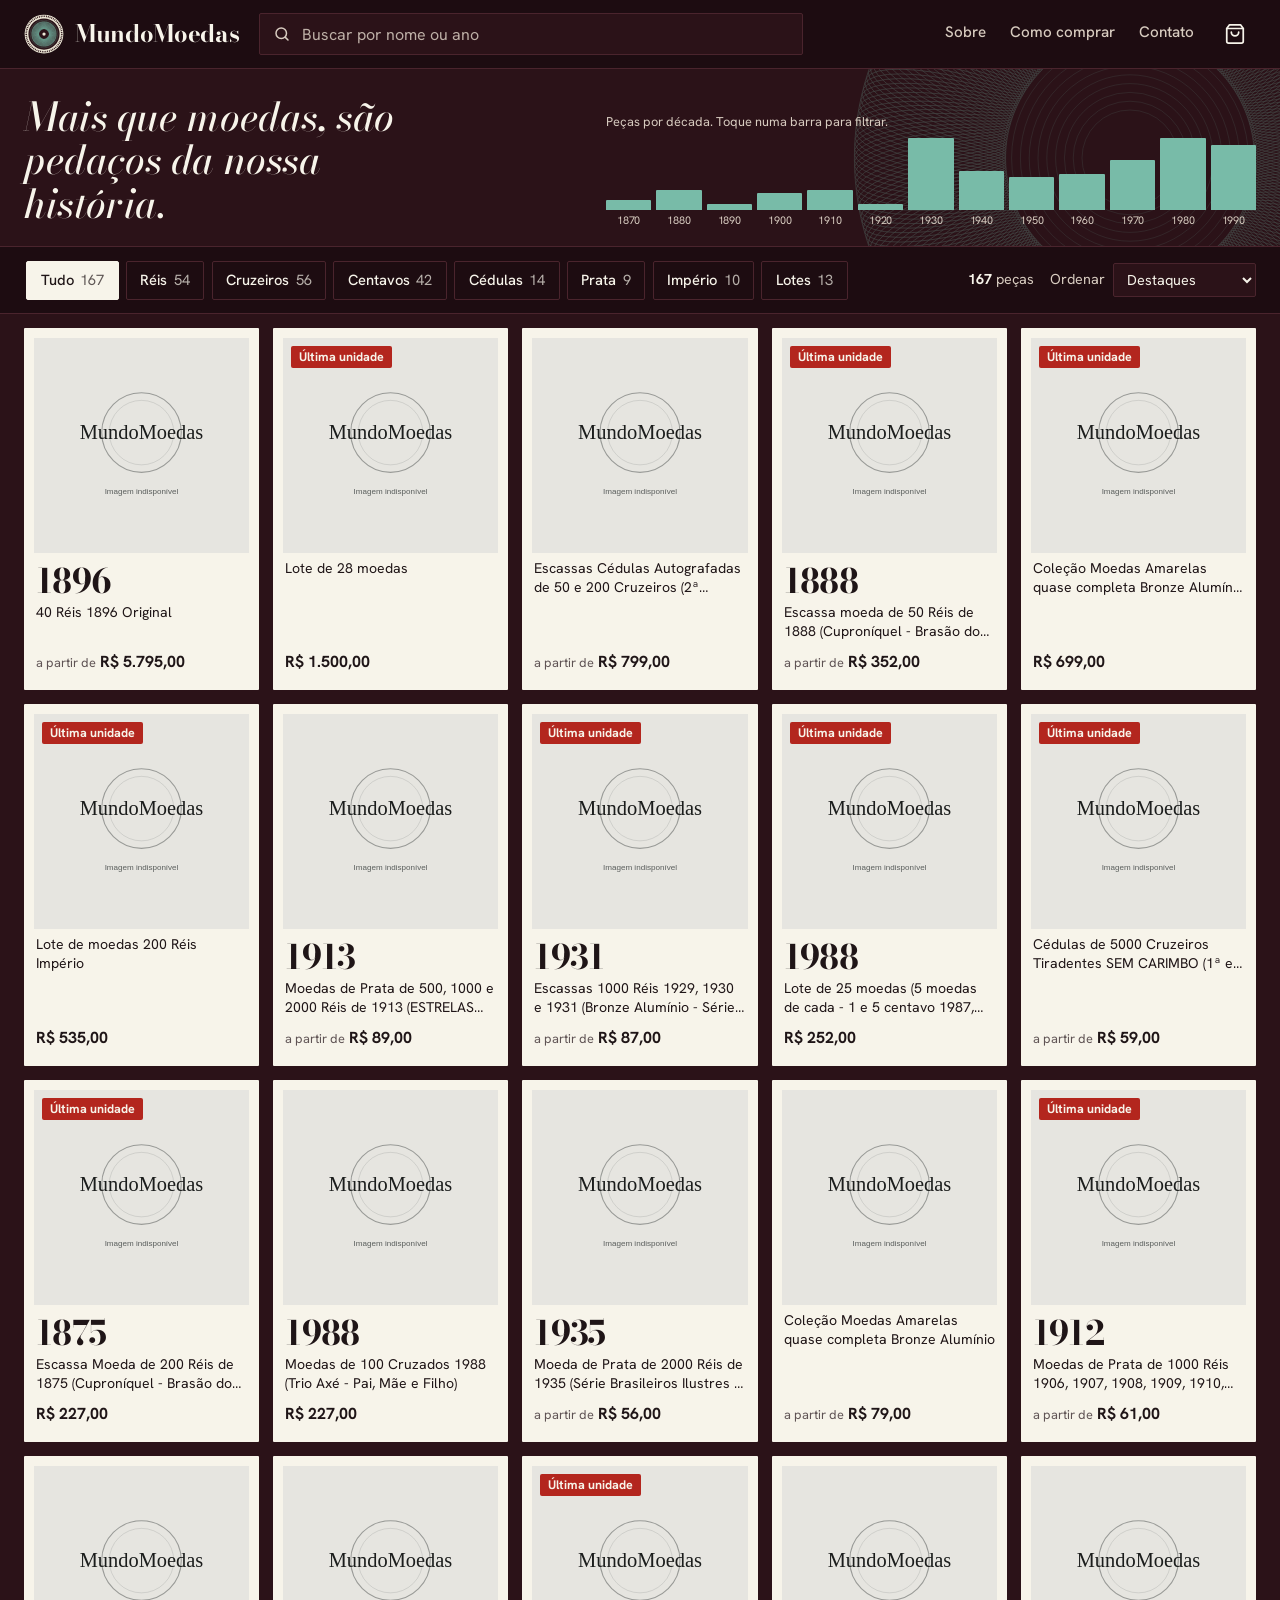
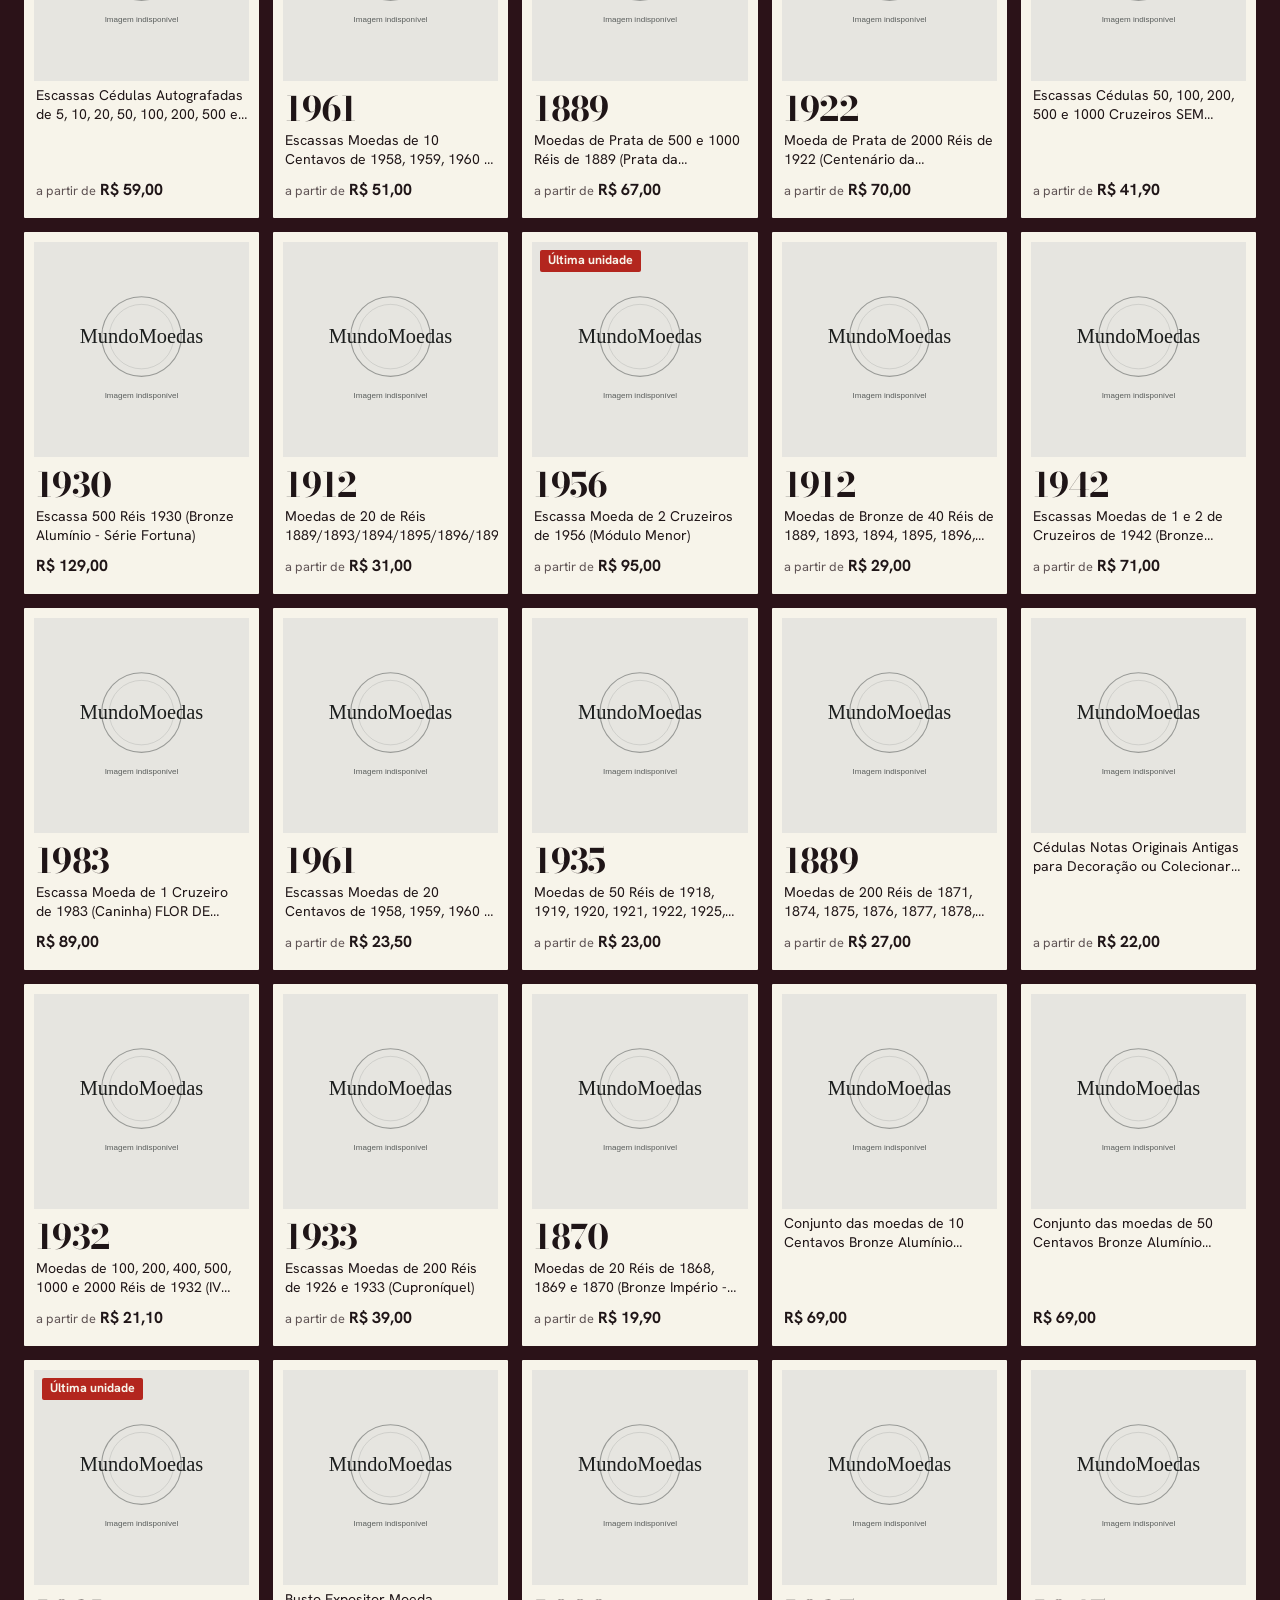
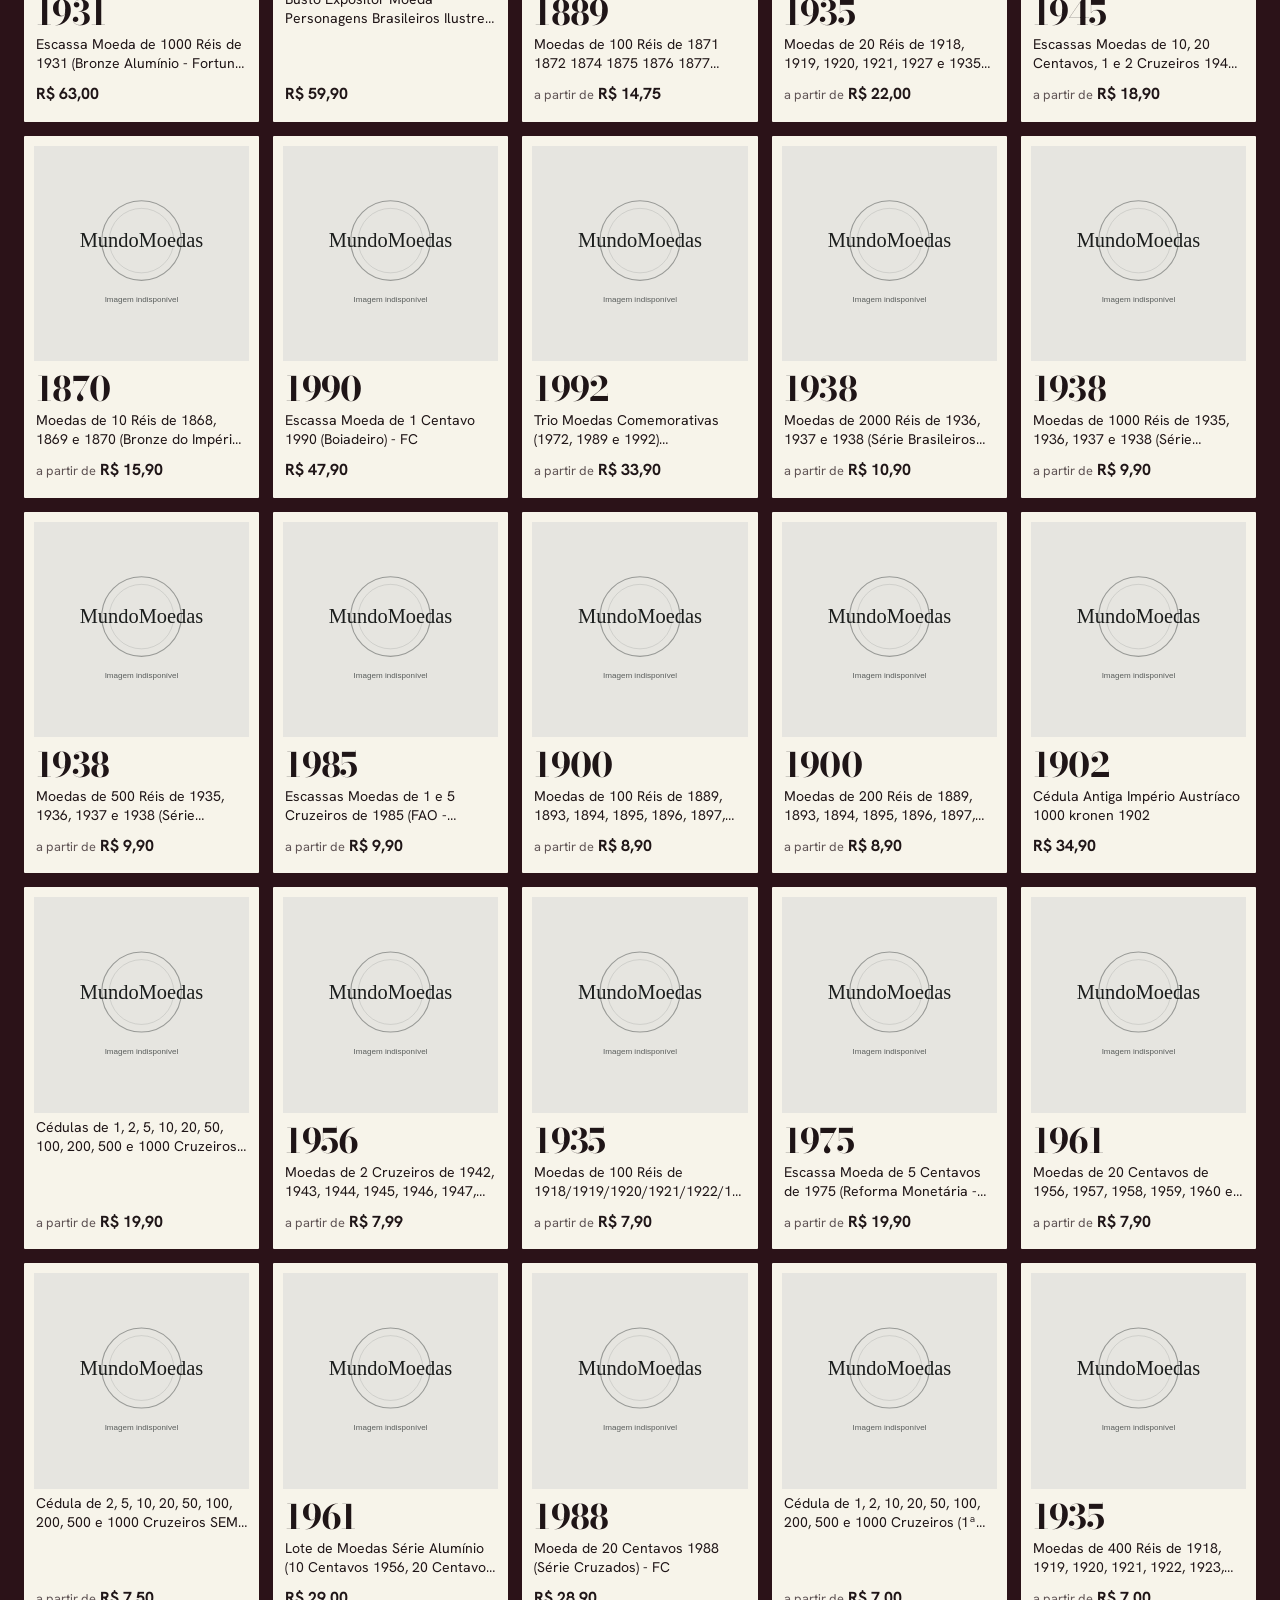
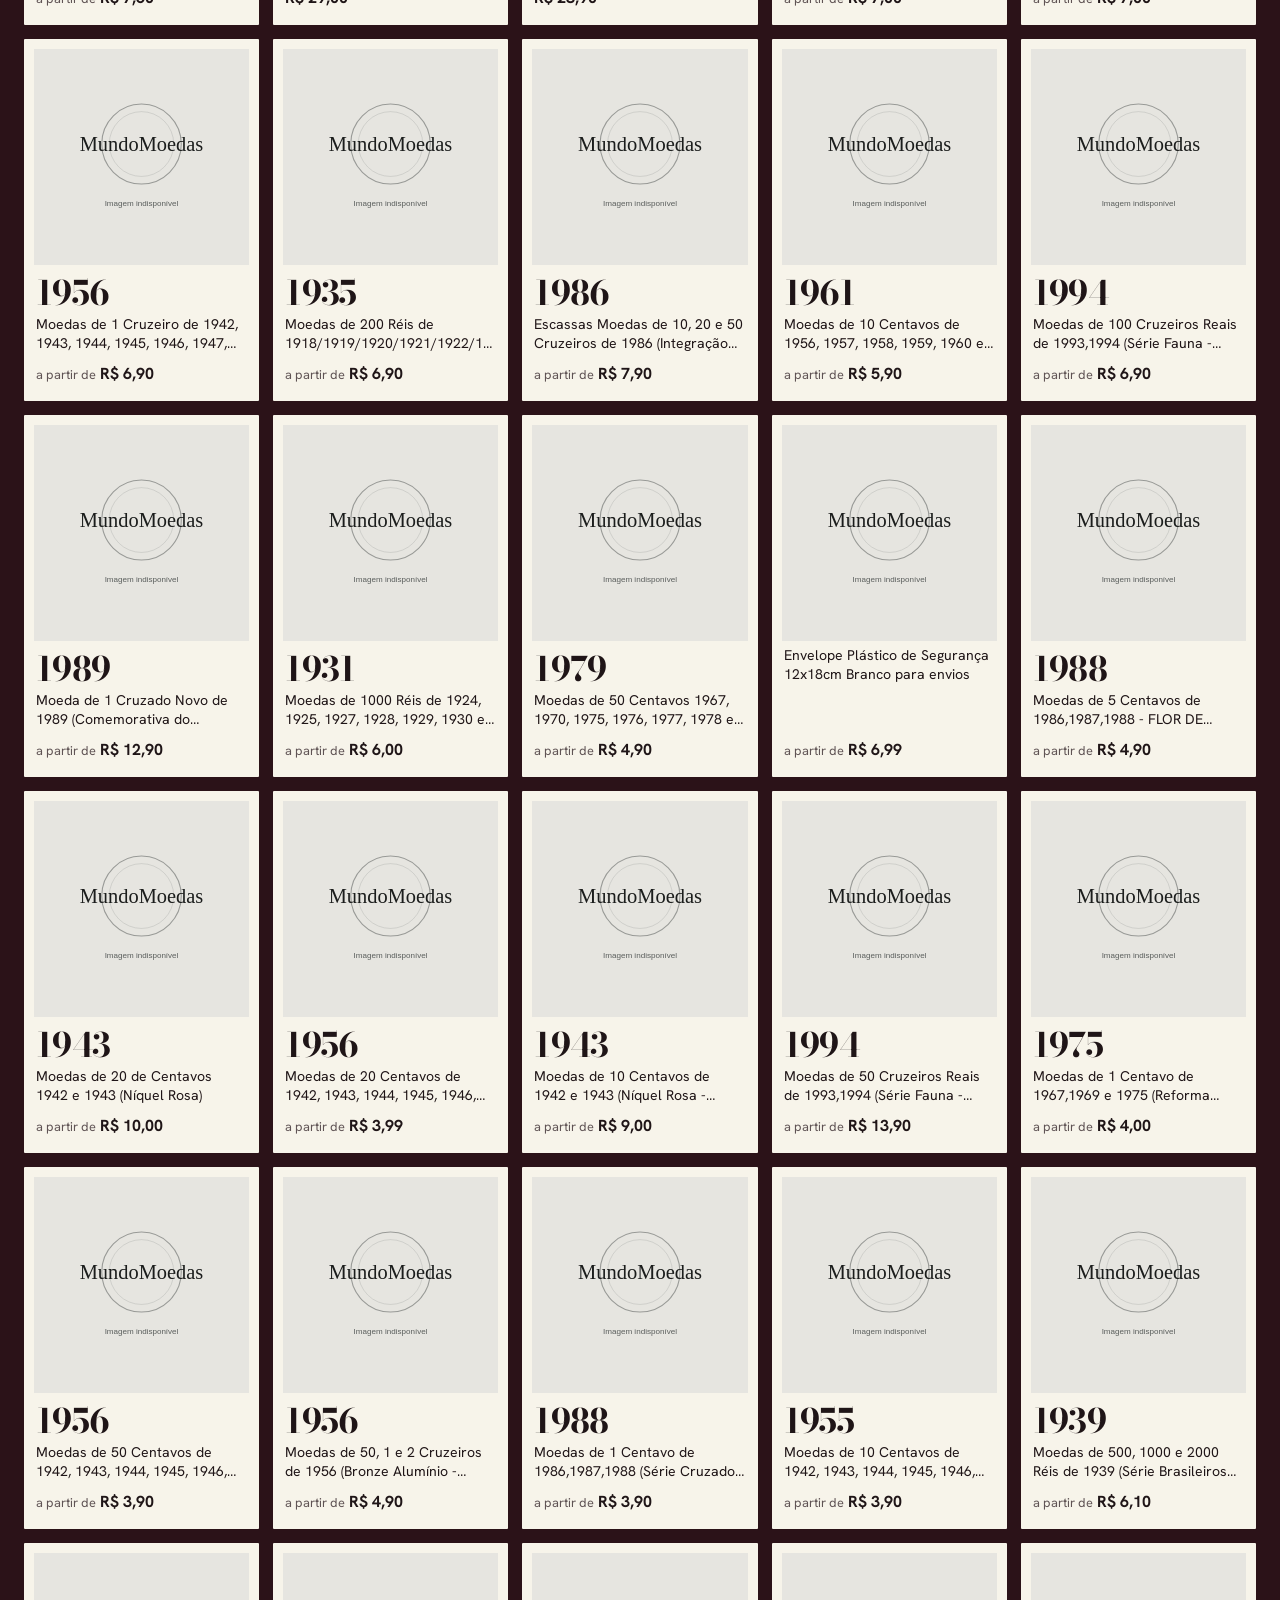
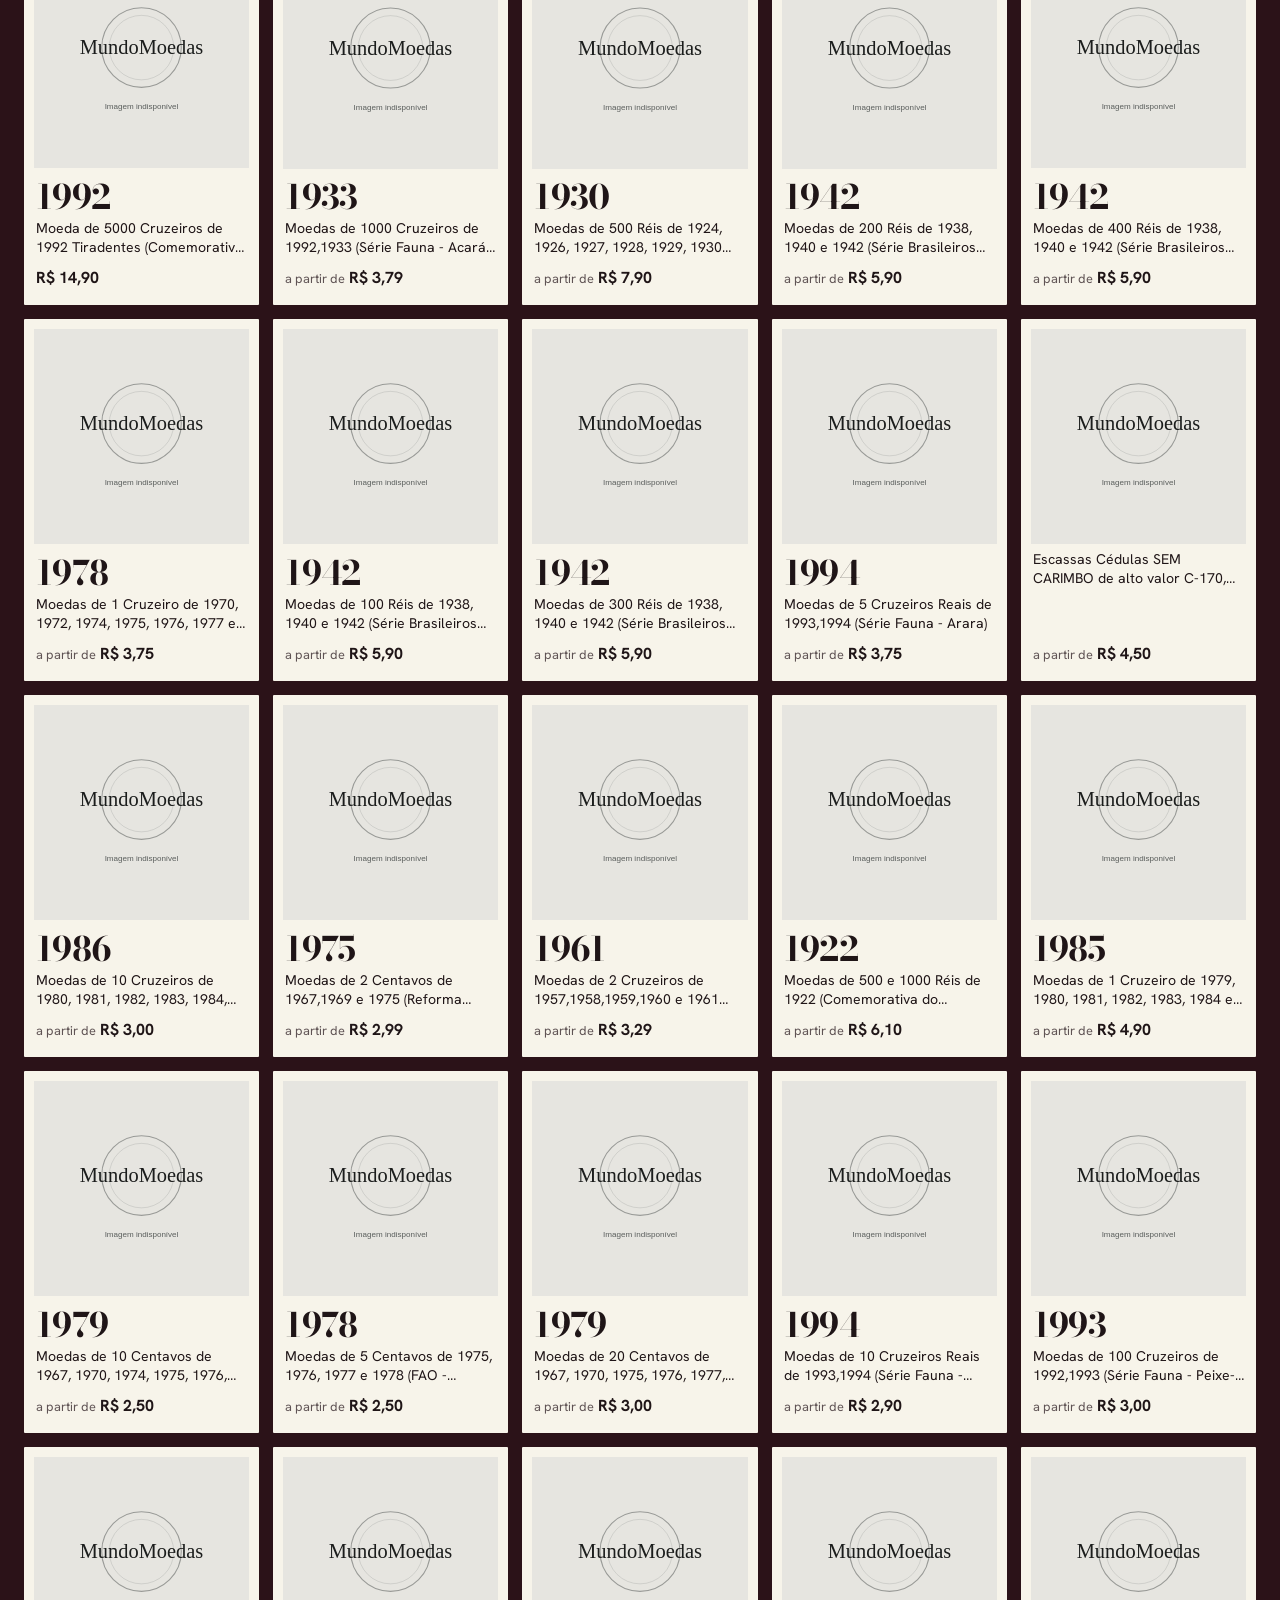
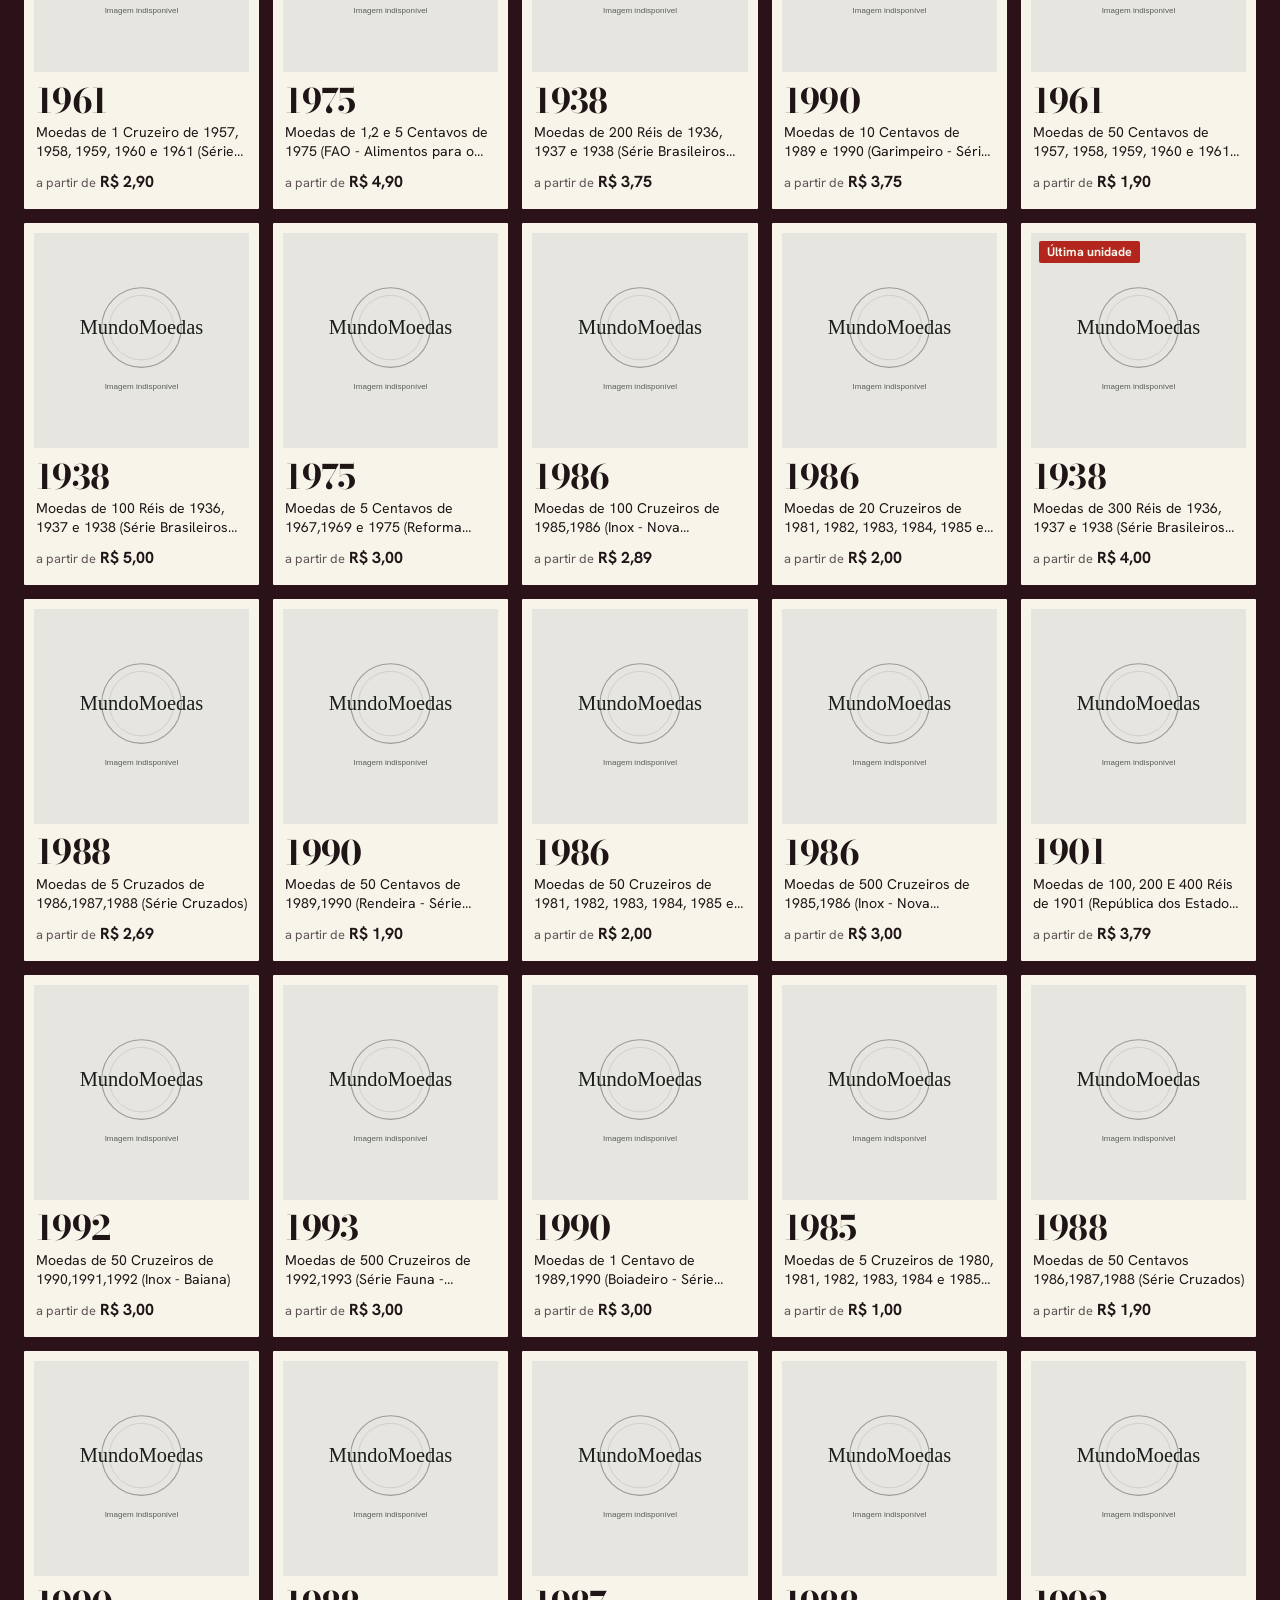
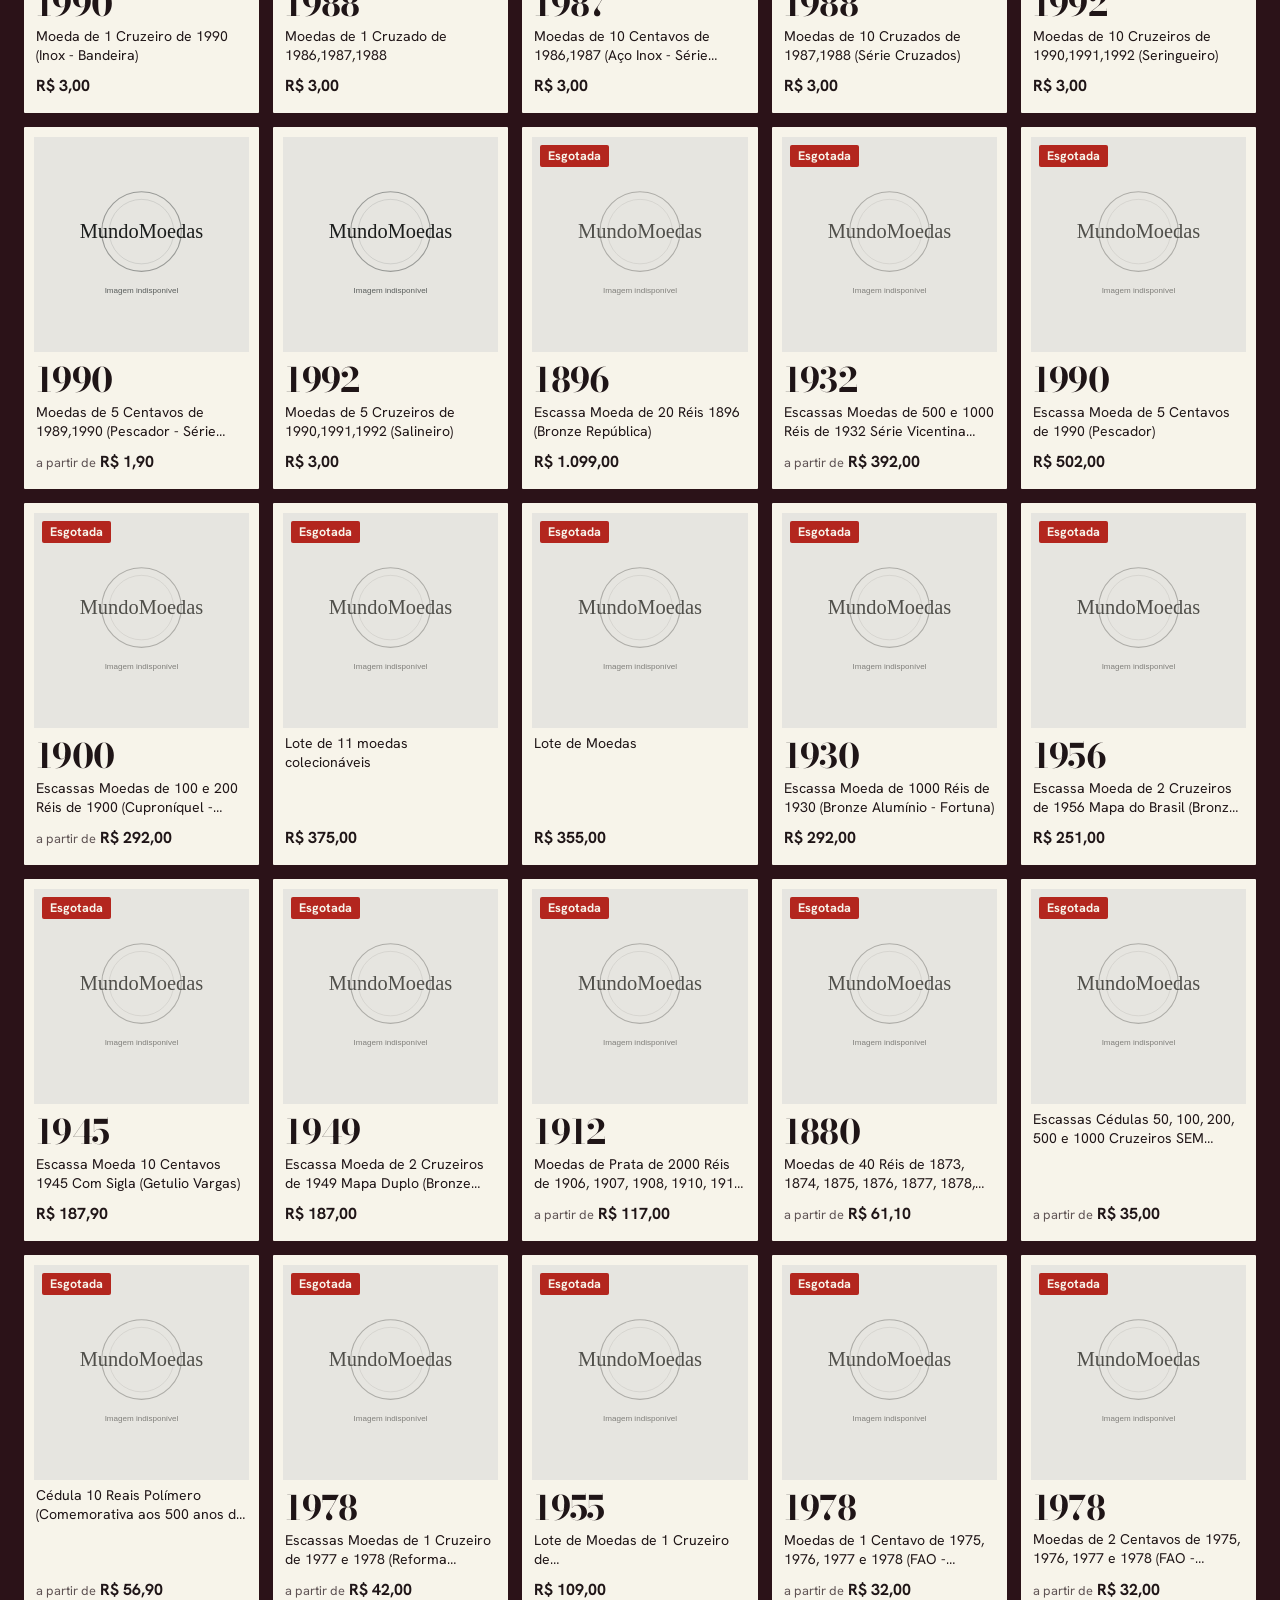
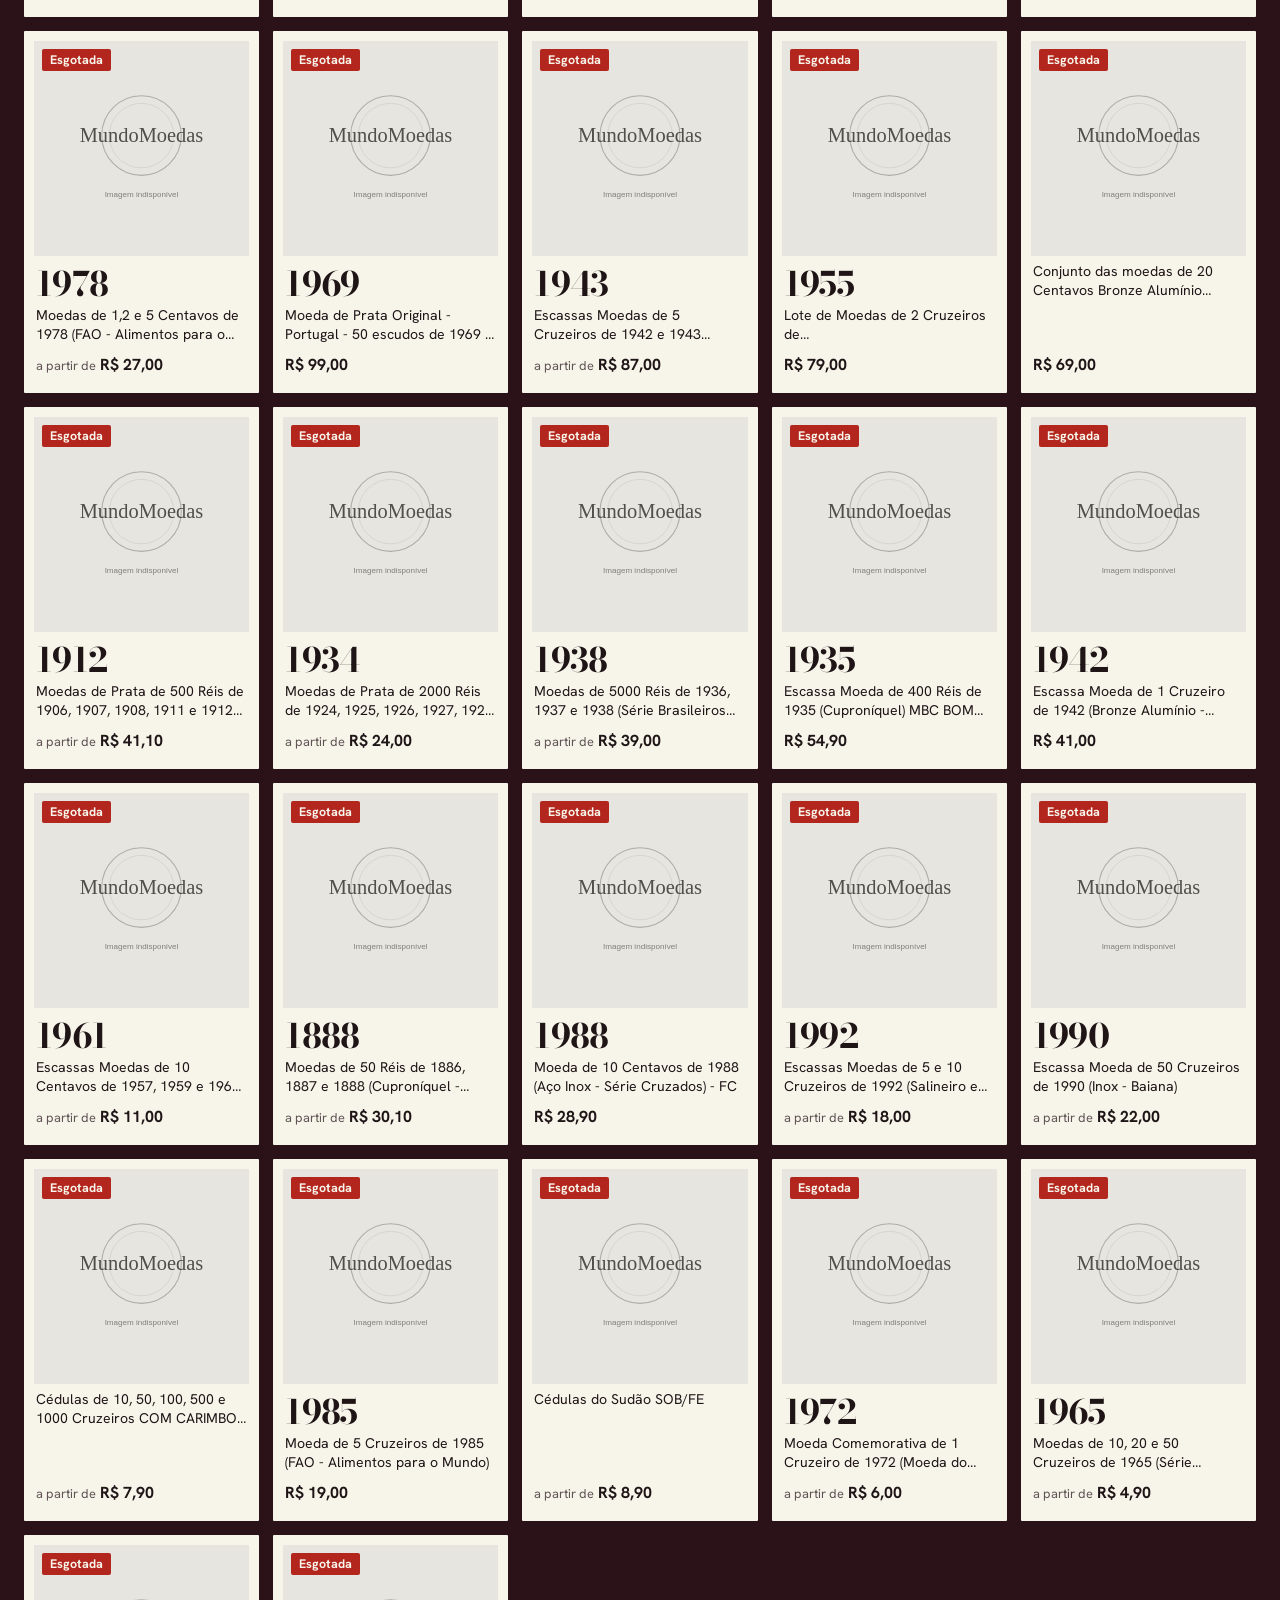
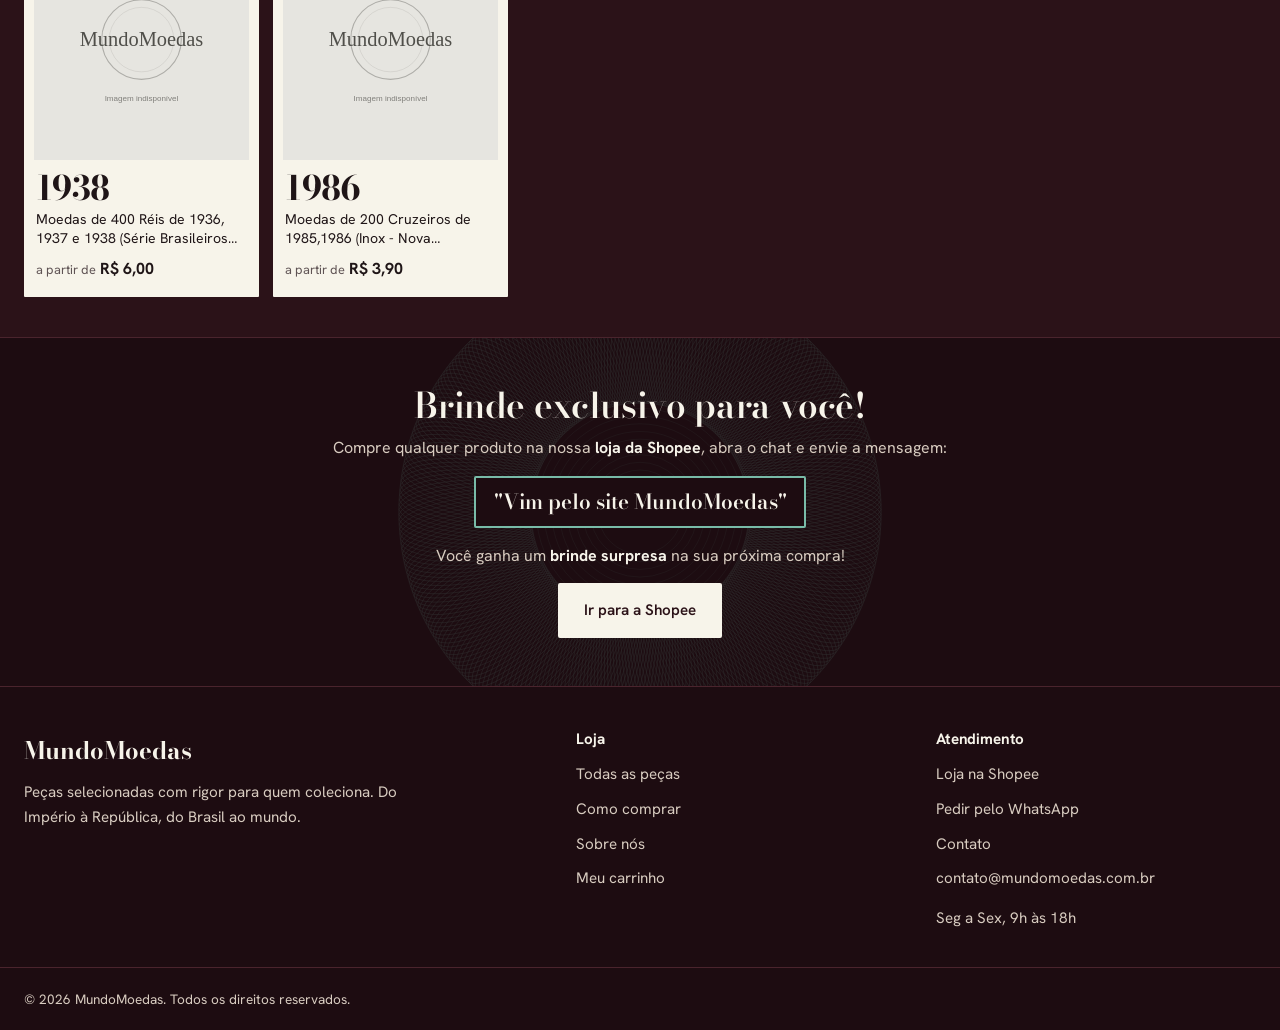
==== commit 71057c32: "auto-sync 2026-11-02 20:37" ====
--- a/index.html
+++ b/index.html
@@ -25,9 +25,23 @@
 <main>
   <h1 class="sr-only">MundoMoedas: moedas antigas, cédulas e lotes</h1>
 
+  <section class="vitrine" aria-label="Apresentação e régua de épocas">
+    <div class="wrap vitrine__in">
+      <p class="vitrine__lema">Mais que moedas, são pedaços da nossa história.</p>
+      <div class="vitrine__regua">
+        <div class="regua__cab">
+          <span>Peças por década. Toque numa barra para filtrar.</span>
+          <button type="button" id="reguaLimpar" hidden>Limpar década</button>
+        </div>
+        <div class="regua__barras" id="regua" role="group" aria-label="Filtrar por década"></div>
+      </div>
+    </div>
+  </section>
+
   <section class="filtros" aria-label="Filtros do catálogo">
     <div class="wrap filtros__in">
       <div class="chips" id="chips" role="group" aria-label="Tipo de peça"></div>
+      <span id="contagem" aria-live="polite"></span>
       <label class="ordem">
         <span>Ordenar</span>
         <select id="ordem">
@@ -39,11 +53,6 @@
       </label>
     </div>
   </section>
-
-  <div class="wrap lema">
-    <span>Mais que moedas, são pedaços da nossa história.</span>
-    <span id="contagem" aria-live="polite"></span>
-  </div>
 
   <div id="grade" aria-busy="true">
     <div class="peca"><div class="peca__foto skeleton"></div></div>
--- a/css/fonts.css
+++ b/css/fonts.css
@@ -1,20 +1,29 @@
-/* Fontes locais (self-hosted): Fraunces e Hanken Grotesk, fontes variáveis. Subconjuntos latin e latin-ext (português completo). */
+/* Fontes locais (self-hosted): Bodoni Moda (títulos, anos) e Hanken Grotesk (interface). Fontes variáveis, subconjuntos latin e latin-ext. */
 
 @font-face {
-  font-family: 'Fraunces';
+  font-family: 'Bodoni Moda';
+  font-style: italic;
+  font-weight: 400 800;
+  font-display: swap;
+  src: url('../assets/fonts/BodoniModaItalic-latin.woff2') format('woff2');
+  unicode-range: U+0000-00FF, U+0131, U+0152-0153, U+02BB-02BC, U+02C6, U+02DA, U+02DC, U+0304, U+0308, U+0329, U+2000-206F, U+20AC, U+2122, U+2191, U+2193, U+2212, U+2215, U+FEFF, U+FFFD;
+}
+
+@font-face {
+  font-family: 'Bodoni Moda';
   font-style: normal;
-  font-weight: 400 700;
+  font-weight: 400 800;
   font-display: swap;
-  src: url('../assets/fonts/Fraunces-latinext.woff2') format('woff2');
+  src: url('../assets/fonts/BodoniModa-latinext.woff2') format('woff2');
   unicode-range: U+0100-02BA, U+02BD-02C5, U+02C7-02CC, U+02CE-02D7, U+02DD-02FF, U+0304, U+0308, U+0329, U+1D00-1DBF, U+1E00-1E9F, U+1EF2-1EFF, U+2020, U+20A0-20AB, U+20AD-20C4, U+2113, U+2C60-2C7F, U+A720-A7FF;
 }
 
 @font-face {
-  font-family: 'Fraunces';
+  font-family: 'Bodoni Moda';
   font-style: normal;
-  font-weight: 400 700;
+  font-weight: 400 800;
   font-display: swap;
-  src: url('../assets/fonts/Fraunces-latin.woff2') format('woff2');
+  src: url('../assets/fonts/BodoniModa-latin.woff2') format('woff2');
   unicode-range: U+0000-00FF, U+0131, U+0152-0153, U+02BB-02BC, U+02C6, U+02DA, U+02DC, U+0304, U+0308, U+0329, U+2000-206F, U+20AC, U+2122, U+2191, U+2193, U+2212, U+2215, U+FEFF, U+FFFD;
 }
 
--- a/css/style.css
+++ b/css/style.css
@@ -1,44 +1,49 @@
 /* ============================================================
-   MundoMoedas - Visual "Bandeja"
-   Papel, verdete e grafite; o carimbo vermelho só marca status.
-   Fraunces (ano e títulos) + Hanken Grotesk (resto).
+   MundoMoedas - Visual "Vitrine"
+   Veludo bordô, passe-partout marfim e pátina de cobre.
+   Bodoni Moda (anos, títulos) + Hanken Grotesk (interface).
+   O carimbo vermelho só marca status.
    ============================================================ */
 
 :root {
-  --papel:   #E6E5E0;
-  --verdete: #12332D;
-  --grafite: #1B1D1C;
-  --marfim:  #F6F5F1;
-  --carimbo: #A82A1E;
-  --cinza:   #5A5E5C;   /* texto secundário (contraste >= 4,5:1 sobre o papel) */
-  --linha:   #C9C7BF;   /* filetes sobre o papel */
-  --sobre-verdete: #C9D6D2; /* texto secundário sobre o verdete */
-
-  --font-display: 'Fraunces', Georgia, 'Times New Roman', serif;
+  --veludo:        #2B1218;   /* fundo da vitrine */
+  --veludo-fundo:  #1D0C11;   /* cabeçalho, rodapé, barras */
+  --veludo-claro:  #4A242D;   /* filetes sobre o veludo */
+  --folha:         #ECE7D6;   /* páginas internas */
+  --marfim:        #F7F4EA;   /* passe-partout, campos */
+  --tinta:         #1F1517;
+  --cinza:         #5F5354;   /* texto secundário sobre folha/marfim */
+  --linha:         #D3CBB5;   /* filetes sobre folha/marfim */
+  --patina:        #78BBA8;   /* acento sobre veludo */
+  --patina-escura: #1D6B5B;   /* acento sobre folha/marfim */
+  --carimbo:       #B3261E;   /* só status */
+  --sobre-veludo:  #D8CCC0;   /* texto secundário sobre veludo */
+
+  --font-display: 'Bodoni Moda', 'Didot', Georgia, 'Times New Roman', serif;
   --font-body:    'Hanken Grotesk', -apple-system, BlinkMacSystemFont, 'Segoe UI', Roboto, sans-serif;
 
   --wrap: 1360px;
 
   /* Nomes antigos, usados no CSS próprio de cada página, apontando para a nova paleta */
-  --ink: var(--grafite);
-  --ink-soft: var(--verdete);
-  --ink-2: var(--verdete);
-  --text: var(--grafite);
+  --ink: var(--tinta);
+  --ink-soft: var(--veludo);
+  --ink-2: var(--veludo);
+  --text: var(--tinta);
   --text-soft: var(--cinza);
   --muted: var(--cinza);
   --cream: var(--marfim);
-  --cream-2: var(--papel);
+  --cream-2: var(--folha);
   --white: var(--marfim);
   --border: var(--linha);
   --border-dark: var(--linha);
-  --gold: var(--verdete);
-  --gold-main: var(--verdete);
-  --bronze: var(--verdete);
-  --gold-light: var(--sobre-verdete);
-  --gold-pale: var(--sobre-verdete);
+  --gold: var(--patina-escura);
+  --gold-main: var(--patina-escura);
+  --bronze: var(--patina-escura);
+  --gold-light: var(--patina);
+  --gold-pale: var(--patina);
   --on-dark: var(--marfim);
-  --on-dark-mut: var(--sobre-verdete);
-  --ok: #1F6B45;
+  --on-dark-mut: var(--sobre-veludo);
+  --ok: #1D6B5B;
   --warn: var(--carimbo);
   --danger: var(--carimbo);
   --radius: 2px;
@@ -58,8 +63,8 @@
   font-family: var(--font-body);
   font-size: 16px;
   line-height: 1.65;
-  color: var(--grafite);
-  background: var(--papel);
+  color: var(--marfim);
+  background: var(--veludo);
   -webkit-font-smoothing: antialiased;
   overflow-x: hidden;
 }
@@ -71,24 +76,20 @@
 button { cursor: pointer; background: none; border: none; }
 ul, ol { list-style: none; }
 
-:focus-visible {
-  outline: 3px solid var(--verdete);
-  outline-offset: 2px;
-}
-.header :focus-visible,
-.footer :focus-visible,
-.brinde :focus-visible { outline-color: var(--marfim); }
+:focus-visible { outline: 3px solid var(--patina-escura); outline-offset: 2px; }
+.header :focus-visible, .footer :focus-visible, .vitrine :focus-visible, .filtros :focus-visible,
+#grade :focus-visible, .brinde :focus-visible, .pagehead :focus-visible { outline-color: var(--patina); }
 
 h1, h2, h3, h4 {
   font-family: var(--font-display);
   font-weight: 600;
-  line-height: 1.15;
+  line-height: 1.12;
   letter-spacing: -.01em;
-  color: var(--grafite);
-}
-h1 { font-size: clamp(1.9rem, 4.5vw, 2.9rem); }
-h2 { font-size: clamp(1.5rem, 3vw, 2.1rem); }
-h3 { font-size: clamp(1.1rem, 2vw, 1.35rem); }
+  color: inherit;
+}
+h1 { font-size: clamp(2rem, 4.8vw, 3.2rem); }
+h2 { font-size: clamp(1.5rem, 3vw, 2.2rem); }
+h3 { font-size: clamp(1.1rem, 2vw, 1.4rem); }
 
 .eyebrow { display: inline-block; font-size: .95rem; color: var(--cinza); margin-bottom: .5rem; }
 .lead { font-size: 1.05rem; color: var(--cinza); line-height: 1.7; }
@@ -101,106 +102,88 @@
 }
 
 /* ---------- Layout ---------- */
-.wrap {
-  width: 100%;
-  max-width: var(--wrap);
-  margin-inline: auto;
-  padding-inline: 1.5rem;
-}
+.wrap { width: 100%; max-width: var(--wrap); margin-inline: auto; padding-inline: 1.5rem; }
 @media (max-width: 640px) { .wrap { padding-inline: 1rem; } }
 
-.section { padding: 4rem 0; }
+.section { background: var(--folha); color: var(--tinta); padding: 4rem 0; }
 .section--tight { padding: 2.5rem 0; }
 .section--cream { background: var(--marfim); }
 @media (max-width: 768px) { .section { padding: 2.5rem 0; } }
 
-.pagehead {
-  background: var(--marfim);
-  border-bottom: 2px solid var(--verdete);
-  padding: 2.5rem 0;
-}
-.pagehead p { color: var(--cinza); margin-top: .6rem; max-width: 42rem; }
+/* Faixa de abertura das páginas internas */
+.pagehead { position: relative; overflow: hidden; background: var(--veludo); color: var(--marfim); padding: 3rem 0; border-bottom: 1px solid var(--veludo-claro); }
+.pagehead::before {
+  content: ''; position: absolute; right: -140px; top: 50%; width: 520px; height: 520px;
+  transform: translateY(-50%); background: url('../assets/images/guilloche.svg') center / contain no-repeat;
+  opacity: .32; pointer-events: none;
+}
+.pagehead > * { position: relative; }
+.pagehead p { color: var(--sobre-veludo); margin-top: .6rem; max-width: 42rem; }
 
 .crumb { display: flex; align-items: center; gap: .5rem; font-size: .88rem; color: var(--cinza); padding: 1rem 0; }
-.crumb a:hover { color: var(--verdete); text-decoration: underline; }
-.crumb span { color: var(--linha); }
+.crumb a:hover { color: var(--patina-escura); text-decoration: underline; }
+.crumb span:not([id]) { color: var(--cinza); }
+#crumbAtual { color: var(--tinta); }
 
 /* ---------- Botões ---------- */
 .btn {
-  display: inline-flex;
-  align-items: center;
-  justify-content: center;
-  gap: .5rem;
+  display: inline-flex; align-items: center; justify-content: center; gap: .5rem;
   padding: .8rem 1.5rem;
-  font-size: .95rem;
-  font-weight: 600;
+  font-size: .95rem; font-weight: 600;
   border-radius: var(--radius);
   border: 2px solid transparent;
-  transition: background-color .15s, color .15s;
+  transition: background-color .15s, color .15s, border-color .15s;
   text-align: center;
 }
-.btn--primario { background: var(--verdete); color: var(--marfim); border-color: var(--verdete); }
-.btn--primario:hover { background: var(--grafite); border-color: var(--grafite); }
-.btn--contorno { border-color: var(--verdete); color: var(--verdete); background: transparent; }
-.btn--contorno:hover { background: var(--verdete); color: var(--marfim); }
-.btn--marfim { background: var(--marfim); color: var(--verdete); border-color: var(--marfim); }
-.btn--marfim:hover { background: var(--papel); border-color: var(--papel); }
+.btn--primario { background: var(--veludo); color: var(--marfim); border-color: var(--veludo); }
+.btn--primario:hover { background: var(--patina-escura); border-color: var(--patina-escura); }
+.btn--contorno { border-color: var(--veludo); color: var(--veludo); background: transparent; }
+.btn--contorno:hover { background: var(--veludo); color: var(--marfim); }
+.btn--marfim { background: var(--marfim); color: var(--veludo); border-color: var(--marfim); }
+.btn--marfim:hover { background: var(--patina); border-color: var(--patina); }
 .btn--block { width: 100%; }
 .btn--sm { padding: .55rem 1rem; font-size: .88rem; }
 .btn:disabled, .btn[aria-disabled="true"] { opacity: .45; cursor: not-allowed; }
 
 /* ---------- Campos ---------- */
 .field input, .field select, .field textarea {
-  width: 100%;
-  padding: .7rem .9rem;
-  background: var(--marfim);
-  border: 1.5px solid var(--linha);
-  border-radius: var(--radius);
-}
-.field input:focus, .field select:focus, .field textarea:focus { outline: none; border-color: var(--verdete); box-shadow: 0 0 0 2px var(--verdete); }
+  width: 100%; padding: .7rem .9rem;
+  background: var(--marfim); border: 1.5px solid var(--linha); border-radius: var(--radius);
+}
+.field input:focus, .field select:focus, .field textarea:focus { outline: none; border-color: var(--patina-escura); box-shadow: 0 0 0 2px var(--patina-escura); }
 
 /* ---------- Cabeçalho ---------- */
-.header {
-  background: var(--verdete);
-  color: var(--marfim);
-  position: sticky;
-  top: 0;
-  z-index: 200;
-}
-.header__in { display: flex; align-items: center; gap: 1.25rem; min-height: 64px; }
-
-.logo { display: flex; align-items: center; gap: .65rem; flex-shrink: 0; }
-.logo__mark { width: 36px; height: 36px; flex-shrink: 0; }
-.logo__name { font-family: var(--font-display); font-size: 1.35rem; font-weight: 600; color: var(--marfim); letter-spacing: -.01em; }
+.header { background: var(--veludo-fundo); color: var(--marfim); position: sticky; top: 0; z-index: 200; border-bottom: 1px solid var(--veludo-claro); }
+.header__in { display: flex; align-items: center; gap: 1.25rem; min-height: 68px; }
+
+.logo { display: flex; align-items: center; gap: .7rem; flex-shrink: 0; }
+.logo__mark { width: 40px; height: 40px; flex-shrink: 0; }
+.logo__name { font-family: var(--font-display); font-size: 1.5rem; font-weight: 700; color: var(--marfim); letter-spacing: -.015em; line-height: 1; }
 
 .busca { position: relative; flex: 1; max-width: 34rem; }
 .busca input {
-  width: 100%;
-  height: 42px;
-  padding: 0 1rem 0 2.6rem;
-  background: var(--marfim);
-  color: var(--grafite);
-  border: 2px solid transparent;
-  border-radius: var(--radius);
-}
-.busca input::placeholder { color: var(--cinza); }
-.busca svg { position: absolute; left: .8rem; top: 50%; width: 18px; height: 18px; transform: translateY(-50%); color: var(--cinza); pointer-events: none; }
+  width: 100%; height: 42px; padding: 0 1rem 0 2.6rem;
+  background: var(--veludo); color: var(--marfim);
+  border: 1.5px solid var(--veludo-claro); border-radius: var(--radius);
+}
+.busca input::placeholder { color: var(--sobre-veludo); opacity: .85; }
+.busca input:focus { outline: none; border-color: var(--patina); box-shadow: 0 0 0 2px var(--patina); }
+.busca svg { position: absolute; left: .85rem; top: 50%; width: 18px; height: 18px; transform: translateY(-50%); color: var(--sobre-veludo); pointer-events: none; }
 
 .nav { display: flex; align-items: center; gap: 1.5rem; margin-left: auto; }
-.nav a { font-size: .95rem; font-weight: 500; color: var(--sobre-verdete); padding: .4rem 0; border-bottom: 2px solid transparent; }
+.nav a { font-size: .95rem; font-weight: 500; color: var(--sobre-veludo); padding: .4rem 0; border-bottom: 2px solid transparent; }
 .nav a:hover { color: var(--marfim); }
-.nav a[aria-current="page"] { color: var(--marfim); border-bottom-color: var(--marfim); }
+.nav a[aria-current="page"] { color: var(--marfim); border-bottom-color: var(--patina); }
 
 .header__actions { display: flex; align-items: center; gap: .25rem; }
 .icon-btn { position: relative; width: 42px; height: 42px; display: grid; place-items: center; border-radius: var(--radius); color: var(--marfim); }
-.icon-btn:hover { background: rgba(246,245,241,.12); }
+.icon-btn:hover { background: var(--veludo-claro); }
 .icon-btn svg { width: 22px; height: 22px; }
 
 .cart-count {
   position: absolute; top: 3px; right: 1px;
-  min-width: 18px; height: 18px; padding: 0 4px;
-  border-radius: 999px;
-  background: var(--marfim); color: var(--verdete);
+  min-width: 18px; height: 18px; padding: 0 4px; border-radius: 999px;
+  background: var(--patina); color: var(--veludo-fundo);
   font-size: .7rem; font-weight: 700;
   display: grid; place-items: center; line-height: 1;
 }
@@ -217,134 +200,151 @@
   .busca { order: 3; flex-basis: 100%; max-width: none; }
   .burger { display: grid; place-items: center; width: 42px; height: 42px; color: var(--marfim); }
   .nav {
-    order: 4;
-    position: absolute; left: 0; right: 0; top: 100%;
+    order: 4; position: absolute; left: 0; right: 0; top: 100%;
     flex-direction: column; align-items: stretch; gap: 0;
-    background: var(--verdete);
-    border-top: 1px solid rgba(246,245,241,.2);
-    padding: .25rem 1rem .75rem;
-    margin-left: 0;
-    display: none;
+    background: var(--veludo-fundo); border-top: 1px solid var(--veludo-claro);
+    padding: .25rem 1rem .75rem; margin-left: 0; display: none;
   }
   .nav.is-open { display: flex; }
-  .nav a { padding: .85rem 0; border-bottom: 1px solid rgba(246,245,241,.15); }
+  .nav a { padding: .85rem 0; border-bottom: 1px solid var(--veludo-claro); }
 }
 
 /* ---------- Rodapé ---------- */
-.footer { background: var(--verdete); color: var(--sobre-verdete); padding-top: 2.75rem; font-size: .95rem; }
+.footer { background: var(--veludo-fundo); color: var(--sobre-veludo); padding-top: 2.75rem; font-size: .95rem; border-top: 1px solid var(--veludo-claro); }
 .footer__in { display: grid; grid-template-columns: 1.6fr 1fr 1fr; gap: 2.5rem; padding-bottom: 2.25rem; }
-.footer__nome { display: block; font-family: var(--font-display); font-size: 1.3rem; color: var(--marfim); margin-bottom: .6rem; }
+.footer__nome { display: block; font-family: var(--font-display); font-size: 1.5rem; font-weight: 700; color: var(--marfim); margin-bottom: .6rem; }
 .footer__about { max-width: 26rem; line-height: 1.65; }
 .footer h4 { font-family: var(--font-body); font-size: .95rem; font-weight: 700; color: var(--marfim); margin-bottom: .6rem; }
-.footer a { display: block; color: var(--sobre-verdete); padding: .3rem 0; }
+.footer a { display: block; color: var(--sobre-veludo); padding: .3rem 0; }
 .footer a:hover { color: var(--marfim); text-decoration: underline; }
 .footer__hora { margin-top: .6rem; }
-.footer__bottom { border-top: 1px solid rgba(246,245,241,.2); padding-block: 1.25rem; font-size: .85rem; }
+.footer__bottom { border-top: 1px solid var(--veludo-claro); padding-block: 1.25rem; font-size: .85rem; }
 @media (max-width: 760px) { .footer__in { grid-template-columns: 1fr; gap: 1.5rem; } }
 
-/* ---------- Página inicial: filtros e grade ---------- */
-.filtros { background: var(--marfim); border-bottom: 1px solid var(--linha); }
-.filtros__in { display: flex; align-items: center; gap: 1rem; padding-block: .65rem; }
-.chips { display: flex; gap: .4rem; overflow-x: auto; flex: 1; scrollbar-width: none; padding: 2px; }
+/* ---------- Início: vitrine e régua de épocas ---------- */
+.vitrine { position: relative; overflow: hidden; background: var(--veludo); }
+.vitrine::before {
+  content: ''; position: absolute; right: -170px; top: 50%; width: 640px; height: 640px;
+  transform: translateY(-50%); background: url('../assets/images/guilloche.svg') center / contain no-repeat;
+  opacity: .3; pointer-events: none;
+}
+.vitrine__in { position: relative; display: grid; grid-template-columns: minmax(0, 1fr) minmax(0, 1.2fr); gap: 2.5rem; align-items: end; padding-block: 1.6rem 1.3rem; }
+.vitrine__lema { font-family: var(--font-display); font-style: italic; font-weight: 500; font-size: clamp(1.55rem, 3.1vw, 2.6rem); line-height: 1.1; letter-spacing: -.01em; max-width: 17ch; }
+
+.regua__cab { display: flex; justify-content: space-between; align-items: baseline; gap: 1rem; font-size: .8rem; color: var(--sobre-veludo); margin-bottom: .35rem; }
+.regua__cab button { color: var(--patina); text-decoration: underline; text-underline-offset: 3px; font-size: .8rem; }
+.regua__barras { display: flex; align-items: flex-end; gap: 5px; height: 88px; }
+.epoca { flex: 1 1 0; min-width: 0; height: 100%; display: flex; flex-direction: column; justify-content: flex-end; align-items: stretch; gap: 5px; padding: 0; }
+.epoca__barra { display: block; width: 100%; min-height: 5px; height: var(--h); background: var(--patina); border-radius: 1px 1px 0 0; }
+.epoca__ano { display: block; text-align: center; font-size: .68rem; line-height: 1; color: var(--sobre-veludo); letter-spacing: -.01em; font-variant-numeric: tabular-nums; }
+.epoca:hover .epoca__barra { background: var(--marfim); }
+.epoca[aria-pressed="true"] .epoca__barra { background: var(--marfim); }
+.epoca[aria-pressed="true"] .epoca__ano { color: var(--marfim); font-weight: 700; }
+.epoca:disabled { cursor: default; }
+.epoca:disabled .epoca__barra { background: var(--veludo-claro); }
+
+@media (max-width: 860px) {
+  .vitrine__in { grid-template-columns: 1fr; gap: 1rem; padding-block: 1.1rem 1rem; }
+  .vitrine__lema { max-width: none; font-size: clamp(1.4rem, 6vw, 1.9rem); }
+  .vitrine::before { right: -230px; width: 520px; height: 520px; top: 38%; opacity: .26; }
+  .regua__barras { height: 60px; gap: 3px; }
+  .epoca__ano { font-size: .6rem; }
+}
+
+/* ---------- Início: filtros e grade ---------- */
+.filtros { background: var(--veludo-fundo); border-block: 1px solid var(--veludo-claro); }
+.filtros__in { display: flex; align-items: center; gap: 1rem; padding-block: .7rem; }
+.chips { display: flex; gap: .45rem; overflow-x: auto; flex: 1; scrollbar-width: none; padding: 2px; }
 .chips::-webkit-scrollbar { display: none; }
 .chip {
-  flex-shrink: 0;
-  padding: .4rem .85rem;
-  font-size: .92rem;
-  font-weight: 500;
-  color: var(--verdete);
-  border: 1.5px solid var(--verdete);
-  border-radius: var(--radius);
-  white-space: nowrap;
-}
-.chip:hover { background: var(--papel); }
-.chip[aria-pressed="true"] { background: var(--verdete); color: var(--marfim); }
-.chip__n { margin-left: .35rem; opacity: .75; font-weight: 400; }
-
-.ordem { display: flex; align-items: center; gap: .5rem; flex-shrink: 0; font-size: .9rem; color: var(--cinza); }
-.ordem select { padding: .4rem 1.8rem .4rem .6rem; background: var(--marfim); border: 1.5px solid var(--verdete); border-radius: var(--radius); color: var(--grafite); }
-@media (max-width: 640px) { .ordem span { display: none; } }
-
-.lema { padding-block: .55rem; font-size: .88rem; color: var(--cinza); display: flex; justify-content: space-between; gap: 1rem; }
-.lema > span:first-child { min-width: 0; overflow: hidden; text-overflow: ellipsis; white-space: nowrap; }
-.lema > span:last-child { flex-shrink: 0; }
-.lema strong { color: var(--grafite); font-weight: 600; }
+  flex-shrink: 0; padding: .4rem .85rem; font-size: .92rem; font-weight: 500;
+  color: var(--marfim); border: 1.5px solid var(--veludo-claro); border-radius: var(--radius); white-space: nowrap;
+}
+.chip:hover { background: var(--veludo-claro); }
+.chip[aria-pressed="true"] { background: var(--marfim); border-color: var(--marfim); color: var(--tinta); }
+.chip__n { margin-left: .4rem; opacity: .7; font-weight: 400; }
+
+#contagem { flex-shrink: 0; font-size: .9rem; color: var(--sobre-veludo); }
+#contagem strong { color: var(--marfim); font-weight: 700; }
+.ordem { display: flex; align-items: center; gap: .5rem; flex-shrink: 0; font-size: .9rem; color: var(--sobre-veludo); }
+.ordem select { padding: .4rem 1.8rem .4rem .6rem; background: var(--veludo); border: 1.5px solid var(--veludo-claro); border-radius: var(--radius); color: var(--marfim); }
+@media (max-width: 640px) {
+  .ordem span { display: none; }
+  #contagem { position: absolute; width: 1px; height: 1px; overflow: hidden; clip: rect(0,0,0,0); }
+}
 
 #grade {
-  display: grid;
-  grid-template-columns: repeat(2, minmax(0, 1fr));
-  gap: 2px;
-  background: var(--verdete);
-  border-block: 2px solid var(--verdete);
-}
-@media (min-width: 700px)  { #grade { grid-template-columns: repeat(3, minmax(0, 1fr)); } }
-@media (min-width: 1100px) { #grade { grid-template-columns: repeat(5, minmax(0, 1fr)); } }
-
-.peca { position: relative; min-width: 0; display: flex; flex-direction: column; background: var(--papel); padding-bottom: .9rem; }
-.peca:hover { background: var(--marfim); }
-.peca__foto { position: relative; display: block; aspect-ratio: 1; overflow: hidden; }
+  display: grid; grid-template-columns: repeat(2, minmax(0, 1fr)); gap: 10px;
+  width: 100%; max-width: var(--wrap); margin-inline: auto; padding: 14px 10px 2.5rem;
+}
+@media (min-width: 700px)  { #grade { grid-template-columns: repeat(3, minmax(0, 1fr)); gap: 12px; padding-inline: 1.5rem; } }
+@media (min-width: 1100px) { #grade { grid-template-columns: repeat(5, minmax(0, 1fr)); gap: 14px; } }
+
+.peca { position: relative; display: flex; flex-direction: column; min-width: 0; background: var(--marfim); color: var(--tinta); padding: 10px 10px 14px; border-radius: 1px; }
+.peca:hover { box-shadow: 0 0 0 3px var(--patina); }
+.peca__foto { position: relative; display: block; aspect-ratio: 1; overflow: hidden; background: var(--folha); }
 .peca__foto img { width: 100%; height: 100%; object-fit: contain; }
-.peca__ano { padding: .6rem .8rem 0; font-family: var(--font-display); font-size: 1.75rem; font-weight: 600; line-height: 1; letter-spacing: -.02em; }
+.peca__ano { padding: .7rem 2px 0; font-family: var(--font-display); font-size: 2.1rem; font-weight: 700; line-height: 1; letter-spacing: -.02em; font-variant-numeric: lining-nums; }
 .peca__nome {
-  padding: .4rem .8rem 0;
-  font-size: .9rem; line-height: 1.35;
+  padding: .35rem 2px 0; font-size: .88rem; line-height: 1.35;
   display: -webkit-box; -webkit-line-clamp: 2; -webkit-box-orient: vertical; overflow: hidden;
 }
-.peca__preco { padding: .45rem .8rem 0; font-weight: 700; margin-top: auto; }
+.peca__preco { padding: .5rem 2px 0; font-weight: 700; margin-top: auto; }
 .peca__preco small { font-weight: 400; color: var(--cinza); font-size: .8rem; }
 .peca:hover .peca__nome { text-decoration: underline; }
+.peca:has(.selo--esgotada) .peca__foto img { filter: grayscale(.8); opacity: .75; }
 
 .selo {
-  position: absolute; top: .6rem; left: .6rem;
+  position: absolute; top: .5rem; left: .5rem;
   background: var(--carimbo); color: var(--marfim);
-  font-size: .78rem; font-weight: 700; line-height: 1;
-  padding: .3rem .5rem;
-  border-radius: var(--radius);
+  font-size: .78rem; font-weight: 700; line-height: 1; padding: .3rem .5rem; border-radius: var(--radius);
 }
 
 /* ---------- Faixa do brinde Shopee ---------- */
-.brinde { background: var(--verdete); color: var(--marfim); padding: 2.5rem 0; text-align: center; }
+.brinde { position: relative; overflow: hidden; background: var(--veludo-fundo); color: var(--marfim); padding: 3rem 0; text-align: center; border-top: 1px solid var(--veludo-claro); }
+.brinde::before {
+  content: ''; position: absolute; left: 50%; top: 50%; width: 560px; height: 560px;
+  transform: translate(-50%, -50%); background: url('../assets/images/guilloche.svg') center / contain no-repeat;
+  opacity: .16; pointer-events: none;
+}
+.brinde .wrap { position: relative; }
 .brinde h2 { color: var(--marfim); margin-bottom: .6rem; }
-.brinde p { max-width: 42rem; margin: 0 auto .9rem; color: var(--sobre-verdete); }
+.brinde p { max-width: 42rem; margin: 0 auto .9rem; color: var(--sobre-veludo); }
 .brinde strong { color: var(--marfim); }
-.brinde__code { display: inline-block; font-family: var(--font-display); font-size: 1.2rem; font-weight: 600; color: var(--marfim); border: 2px solid var(--marfim); border-radius: var(--radius); padding: .45rem 1rem; margin-bottom: .9rem; }
+.brinde__code { display: inline-block; font-family: var(--font-display); font-size: 1.3rem; font-weight: 600; color: var(--marfim); border: 2px solid var(--patina); border-radius: var(--radius); padding: .45rem 1.1rem; margin-bottom: .9rem; background: var(--veludo-fundo); }
 
 /* ---------- Estados ---------- */
-.empty { text-align: center; padding: 4rem 1.5rem; background: var(--marfim); border: 1.5px dashed var(--linha); }
+.empty { text-align: center; padding: 4rem 1.5rem; background: var(--marfim); color: var(--tinta); border: 1.5px dashed var(--linha); }
 .empty h3 { margin-bottom: .5rem; }
 .empty p { color: var(--cinza); margin: 0 auto 1.25rem; max-width: 40ch; }
 #grade > .empty { grid-column: 1 / -1; border: 0; }
 
 .skeleton { background: var(--linha); border-radius: var(--radius); }
 
+.stk-ok, .card__stock--ok { color: var(--patina-escura); }
+.stk-low, .card__stock--low, .stk-out, .card__stock--out { color: var(--carimbo); }
+.card__stock { font-size: .85rem; font-weight: 600; }
+
 /* ---------- Selos de confiança (página Sobre) ---------- */
-.trustbar { background: var(--marfim); border-top: 2px solid var(--verdete); }
+.trustbar { background: var(--marfim); color: var(--tinta); border-top: 2px solid var(--veludo); }
 .trustbar__grid { display: grid; grid-template-columns: repeat(4, 1fr); gap: 1.5rem; padding-block: 2rem; }
 .trust__item { display: flex; gap: .9rem; align-items: flex-start; }
-.trust__item svg { width: 28px; height: 28px; color: var(--verdete); flex-shrink: 0; stroke-width: 1.5; }
+.trust__item svg { width: 28px; height: 28px; color: var(--patina-escura); flex-shrink: 0; stroke-width: 1.5; }
 .trust__item strong { display: block; font-size: .98rem; }
 .trust__item span { font-size: .88rem; color: var(--cinza); }
 @media (max-width: 900px) { .trustbar__grid { grid-template-columns: repeat(2, 1fr); } }
 @media (max-width: 520px) { .trustbar__grid { grid-template-columns: 1fr; } }
 
-.stk-ok, .card__stock--ok { color: var(--ok); }
-.stk-low, .card__stock--low, .stk-out, .card__stock--out { color: var(--carimbo); }
-.card__stock { font-size: .85rem; font-weight: 600; }
-
 /* ---------- Toast ---------- */
 .toast {
   position: fixed; right: 1.25rem; bottom: 1.25rem; z-index: 999;
-  background: var(--verdete); color: var(--marfim);
-  padding: .9rem 1.2rem;
-  border-radius: var(--radius);
-  font-size: .95rem;
-  display: flex; align-items: center; gap: .7rem;
-  max-width: 22rem;
-  transform: translateY(140%); opacity: 0;
-  transition: transform .25s ease, opacity .2s;
+  background: var(--veludo-fundo); color: var(--marfim);
+  padding: .9rem 1.2rem; border-radius: var(--radius); border-left: 3px solid var(--patina);
+  font-size: .95rem; display: flex; align-items: center; gap: .7rem; max-width: 22rem;
+  transform: translateY(140%); opacity: 0; transition: transform .25s ease, opacity .2s;
 }
 .toast.is-on { transform: translateY(0); opacity: 1; }
-.toast svg { width: 19px; height: 19px; flex-shrink: 0; }
+.toast svg { width: 19px; height: 19px; flex-shrink: 0; color: var(--patina); }
 @media (max-width: 520px) { .toast { right: 1rem; left: 1rem; bottom: 1rem; max-width: none; } }
 
 @media (prefers-reduced-motion: reduce) {
